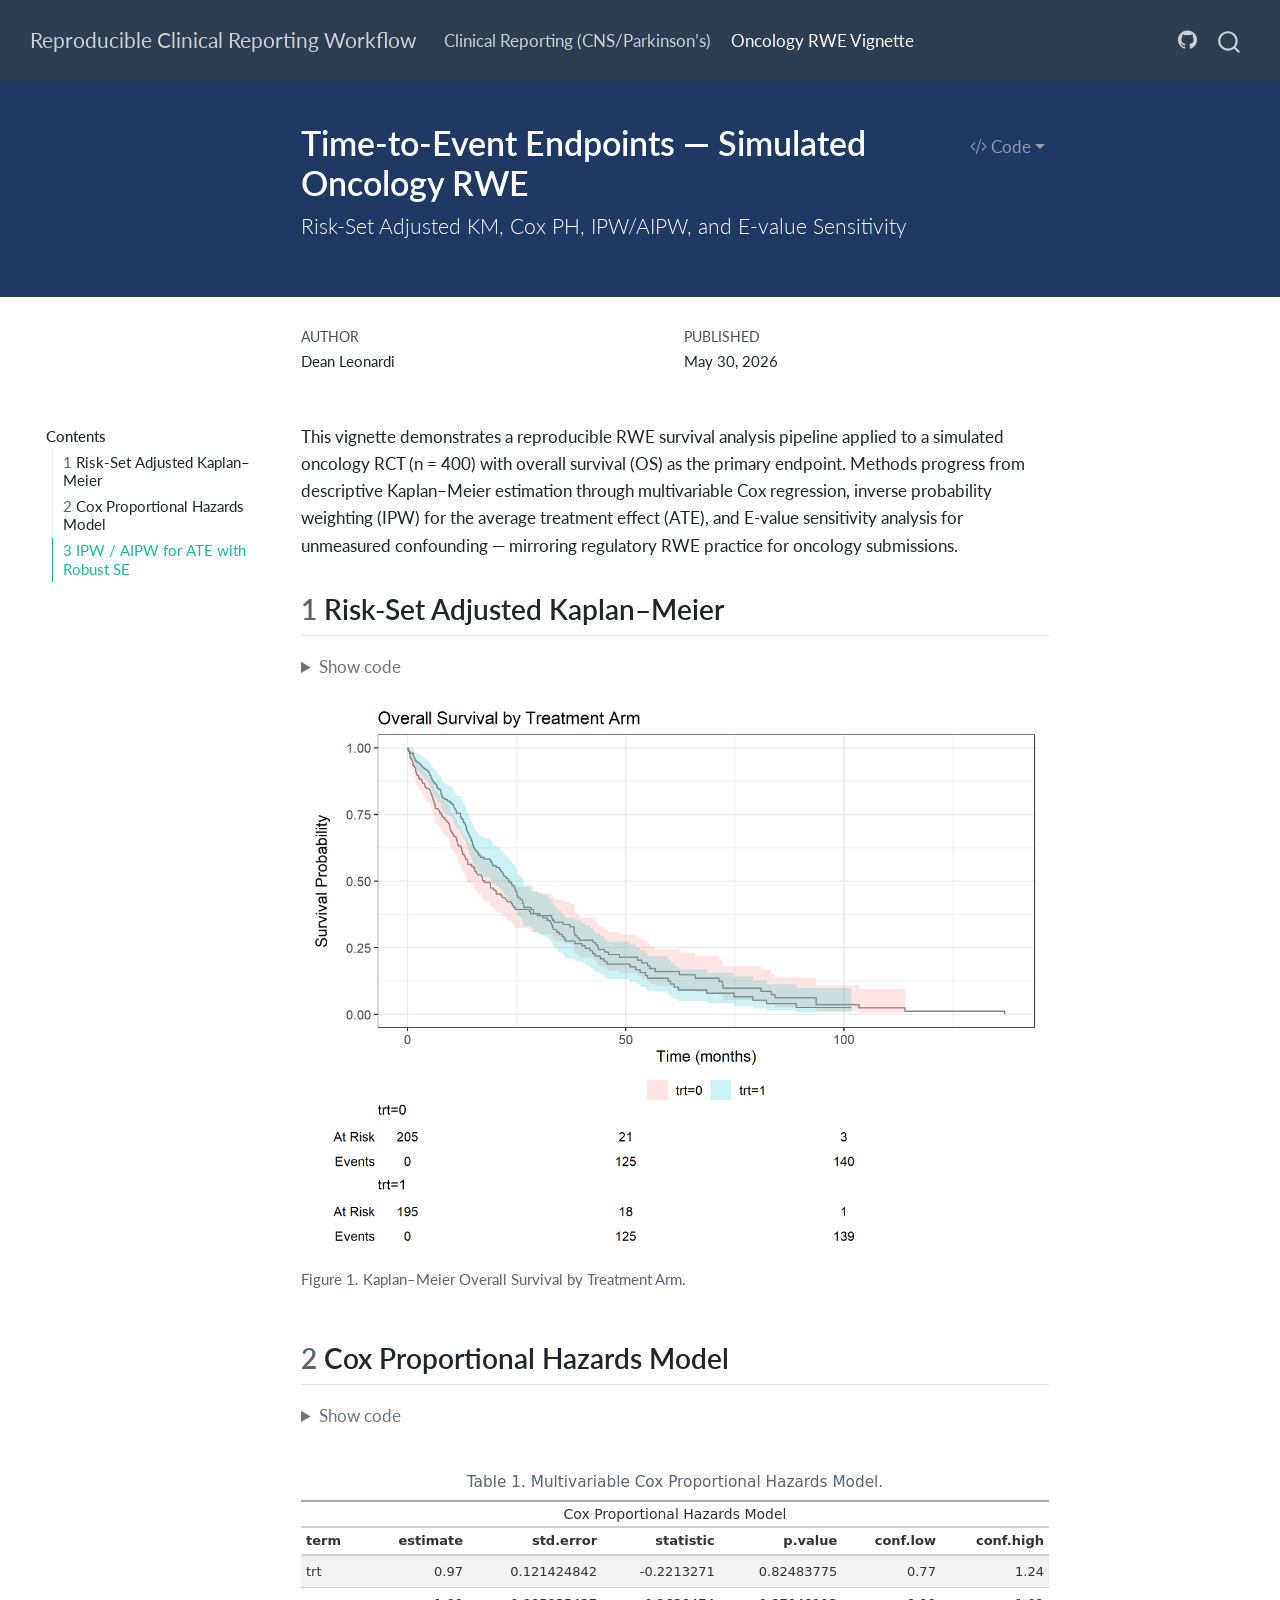
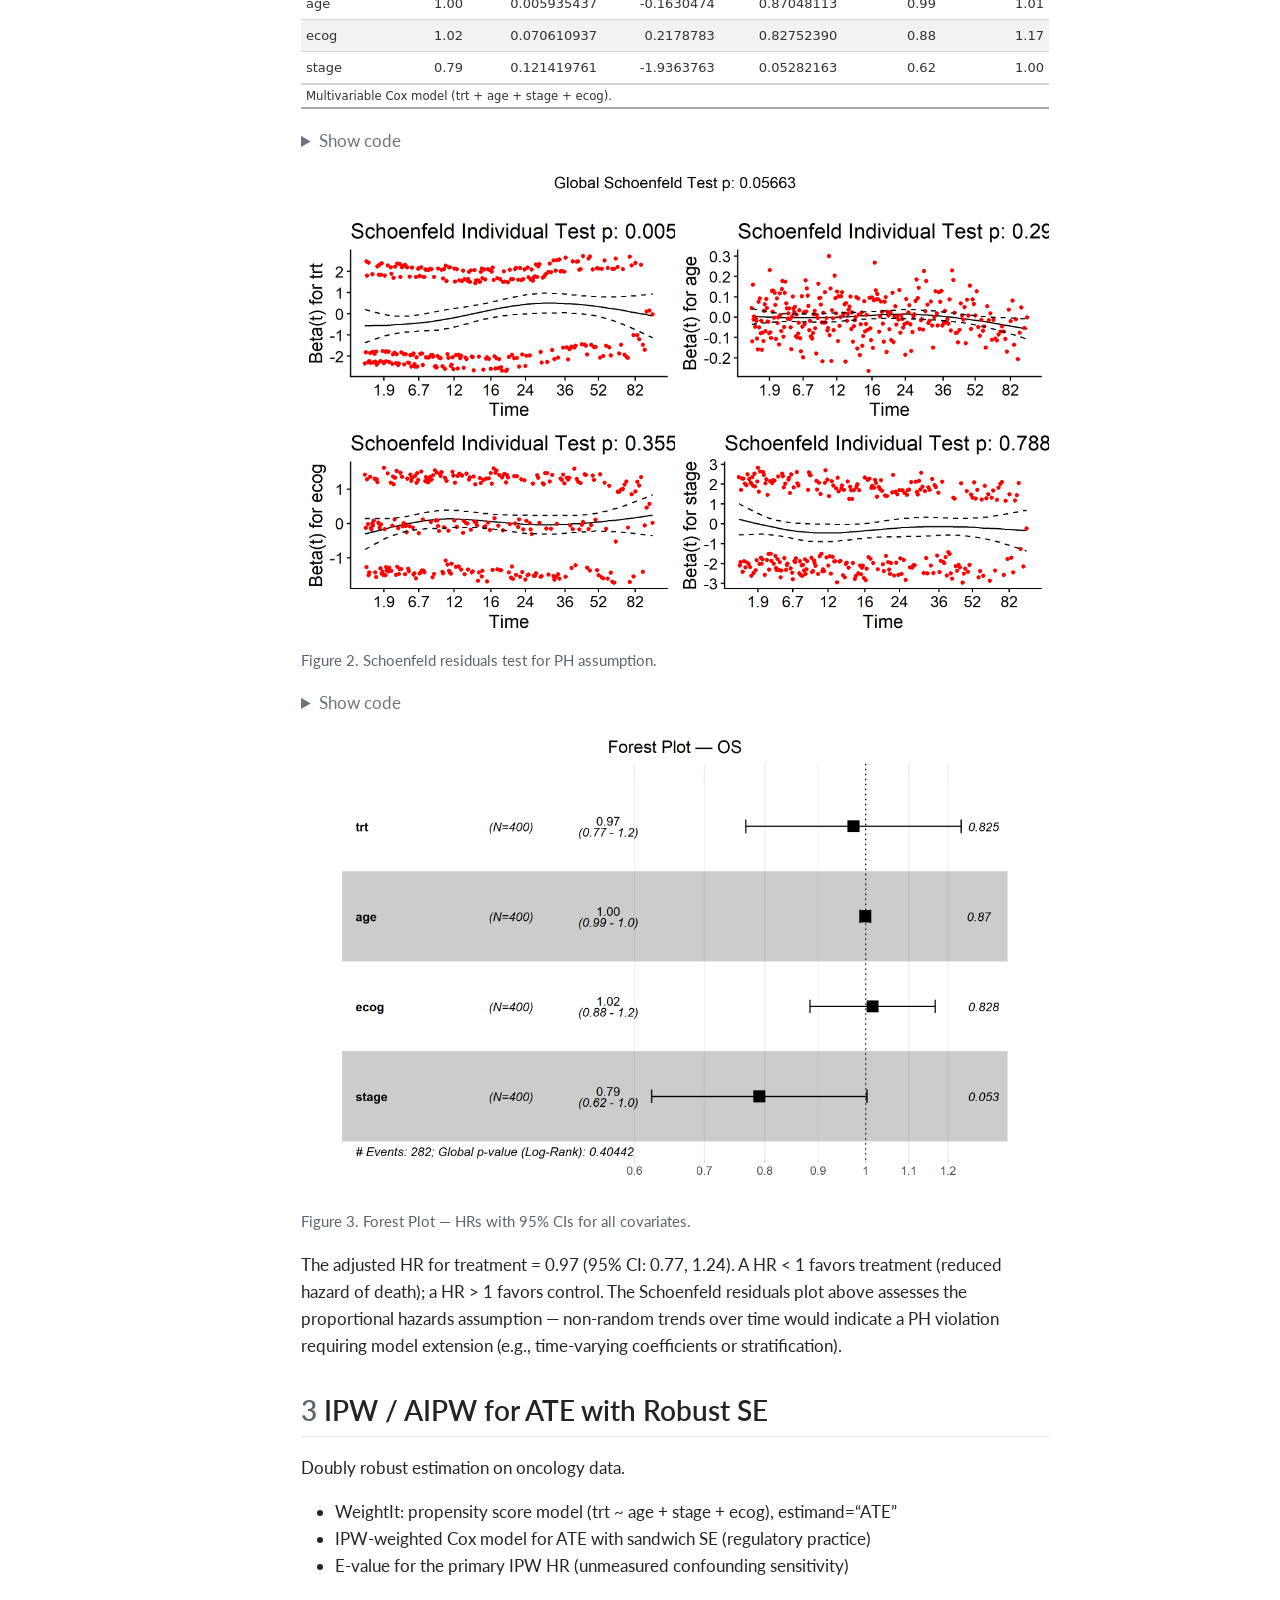
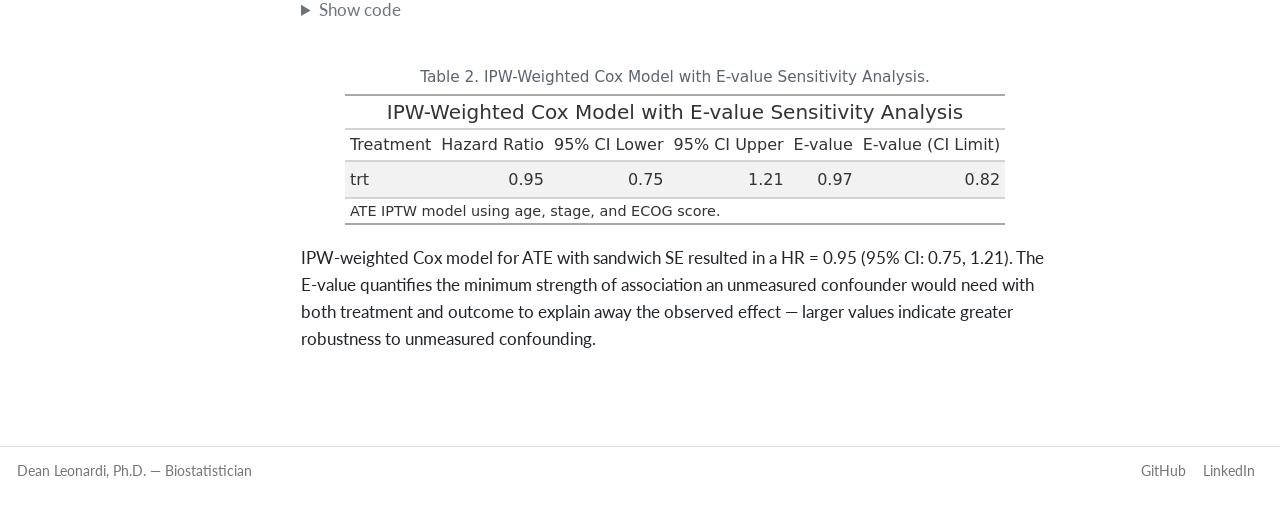
==== docs/oncology_rwe.html @ 39c892e3 "Add oncology RWE vignette" ====
<!DOCTYPE html>
<html xmlns="http://www.w3.org/1999/xhtml" lang="en" xml:lang="en"><head>

<meta charset="utf-8">
<meta name="generator" content="quarto-1.9.37">

<meta name="viewport" content="width=device-width, initial-scale=1.0, user-scalable=yes">

<meta name="author" content="Dean Leonardi">
<meta name="dcterms.date" content="2026-05-30">

<title>Time-to-Event Endpoints — Simulated Oncology RWE – Reproducible Clinical Reporting Workflow</title>
<style>
/* Default styles provided by pandoc.
** See https://pandoc.org/MANUAL.html#variables-for-html for config info.
*/
code{white-space: pre-wrap;}
span.smallcaps{font-variant: small-caps;}
div.columns{display: flex; gap: min(4vw, 1.5em);}
div.column{flex: auto; overflow-x: auto;}
div.hanging-indent{margin-left: 1.5em; text-indent: -1.5em;}
ul.task-list{list-style: none;}
ul.task-list li input[type="checkbox"] {
  width: 0.8em;
  margin: 0 0.8em 0.2em -1em; /* quarto-specific, see https://github.com/quarto-dev/quarto-cli/issues/4556 */ 
  vertical-align: middle;
}
/* CSS for syntax highlighting */
html { -webkit-text-size-adjust: 100%; }
pre > code.sourceCode { white-space: pre; position: relative; }
pre > code.sourceCode > span { display: inline-block; line-height: 1.25; }
pre > code.sourceCode > span:empty { height: 1.2em; }
.sourceCode { overflow: visible; }
code.sourceCode > span { color: inherit; text-decoration: inherit; }
div.sourceCode { margin: 1em 0; }
pre.sourceCode { margin: 0; }
@media screen {
div.sourceCode { overflow: auto; }
}
@media print {
pre > code.sourceCode { white-space: pre-wrap; }
pre > code.sourceCode > span { text-indent: -5em; padding-left: 5em; }
}
pre.numberSource code
  { counter-reset: source-line 0; }
pre.numberSource code > span
  { position: relative; left: -4em; counter-increment: source-line; }
pre.numberSource code > span > a:first-child::before
  { content: counter(source-line);
    position: relative; left: -1em; text-align: right; vertical-align: baseline;
    border: none; display: inline-block;
    -webkit-touch-callout: none; -webkit-user-select: none;
    -khtml-user-select: none; -moz-user-select: none;
    -ms-user-select: none; user-select: none;
    padding: 0 4px; width: 4em;
  }
pre.numberSource { margin-left: 3em;  padding-left: 4px; }
div.sourceCode
  {   }
@media screen {
pre > code.sourceCode > span > a:first-child::before { text-decoration: underline; }
}
</style>


<script src="site_libs/quarto-nav/quarto-nav.js"></script>
<script src="site_libs/quarto-nav/headroom.min.js"></script>
<script src="site_libs/clipboard/clipboard.min.js"></script>
<script src="site_libs/quarto-search/autocomplete.umd.js"></script>
<script src="site_libs/quarto-search/fuse.min.js"></script>
<script src="site_libs/quarto-search/quarto-search.js"></script>
<meta name="quarto:offset" content="./">
<script src="site_libs/quarto-html/quarto.js" type="module"></script>
<script src="site_libs/quarto-html/tabsets/tabsets.js" type="module"></script>
<script src="site_libs/quarto-html/popper.min.js"></script>
<script src="site_libs/quarto-html/tippy.umd.min.js"></script>
<script src="site_libs/quarto-html/anchor.min.js"></script>
<link href="site_libs/quarto-html/tippy.css" rel="stylesheet">
<link href="site_libs/quarto-html/quarto-syntax-highlighting-acf12a64177840b8d86f2d4f01b2e9fb.css" rel="stylesheet" id="quarto-text-highlighting-styles">
<script src="site_libs/bootstrap/bootstrap.min.js"></script>
<link href="site_libs/bootstrap/bootstrap-icons.css" rel="stylesheet">
<link href="site_libs/bootstrap/bootstrap-2ce193d8c4a4ddb5de9190e3406696be.min.css" rel="stylesheet" append-hash="true" id="quarto-bootstrap" data-mode="light">
<script id="quarto-search-options" type="application/json">{
  "location": "navbar",
  "copy-button": false,
  "collapse-after": 3,
  "panel-placement": "end",
  "type": "overlay",
  "limit": 50,
  "keyboard-shortcut": [
    "f",
    "/",
    "s"
  ],
  "show-item-context": false,
  "language": {
    "search-no-results-text": "No results",
    "search-matching-documents-text": "matching documents",
    "search-copy-link-title": "Copy link to search",
    "search-hide-matches-text": "Hide additional matches",
    "search-more-match-text": "more match in this document",
    "search-more-matches-text": "more matches in this document",
    "search-clear-button-title": "Clear",
    "search-text-placeholder": "",
    "search-detached-cancel-button-title": "Cancel",
    "search-submit-button-title": "Submit",
    "search-label": "Search"
  }
}</script>
<style>html{ scroll-behavior: smooth; }</style>
<style>

      .quarto-title-block .quarto-title-banner h1,
      .quarto-title-block .quarto-title-banner h2,
      .quarto-title-block .quarto-title-banner h3,
      .quarto-title-block .quarto-title-banner h4,
      .quarto-title-block .quarto-title-banner h5,
      .quarto-title-block .quarto-title-banner h6
      {
        color: white;
      }

      .quarto-title-block .quarto-title-banner {
        color: white;
background: #1F3864;
      }
</style>


</head>

<body class="floating nav-fixed quarto-light">

<div id="quarto-search-results"></div>
  <header id="quarto-header" class="headroom fixed-top quarto-banner">
    <nav class="navbar navbar-expand-lg " data-bs-theme="dark">
      <div class="navbar-container container-fluid">
      <div class="navbar-brand-container mx-auto">
    <a class="navbar-brand" href="./index.html">
    <span class="navbar-title">Reproducible Clinical Reporting Workflow</span>
    </a>
  </div>
            <div id="quarto-search" class="" title="Search"></div>
          <button class="navbar-toggler" type="button" data-bs-toggle="collapse" data-bs-target="#navbarCollapse" aria-controls="navbarCollapse" role="menu" aria-expanded="false" aria-label="Toggle navigation" onclick="if (window.quartoToggleHeadroom) { window.quartoToggleHeadroom(); }">
  <span class="navbar-toggler-icon"></span>
</button>
          <div class="collapse navbar-collapse" id="navbarCollapse">
            <ul class="navbar-nav navbar-nav-scroll me-auto">
  <li class="nav-item">
    <a class="nav-link" href="./index.html"> 
<span class="menu-text">Clinical Reporting (CNS/Parkinson’s)</span></a>
  </li>  
  <li class="nav-item">
    <a class="nav-link active" href="./oncology_rwe.html" aria-current="page"> 
<span class="menu-text">Oncology RWE Vignette</span></a>
  </li>  
</ul>
            <ul class="navbar-nav navbar-nav-scroll ms-auto">
  <li class="nav-item compact">
    <a class="nav-link" href="https://github.com/DeanLeonardiStats/clinical-reporting-workflow-r-quarto"> <i class="bi bi-github" role="img" aria-label="GitHub Repository">
</i> 
<span class="menu-text"></span></a>
  </li>  
</ul>
          </div> <!-- /navcollapse -->
            <div class="quarto-navbar-tools">
</div>
      </div> <!-- /container-fluid -->
    </nav>
</header>
<!-- content -->
<header id="title-block-header" class="quarto-title-block default toc-left page-columns page-full">
  <div class="quarto-title-banner page-columns page-full">
    <div class="quarto-title column-body">
      <div class="quarto-title-block"><div><h1 class="title">Time-to-Event Endpoints — Simulated Oncology RWE</h1><button type="button" class="btn code-tools-button dropdown-toggle" id="quarto-code-tools-menu" data-bs-toggle="dropdown" aria-expanded="false"><i class="bi"></i> Code</button><ul class="dropdown-menu dropdown-menu-end" aria-labelelledby="quarto-code-tools-menu"><li><a id="quarto-show-all-code" class="dropdown-item" href="javascript:void(0)" role="button">Show All Code</a></li><li><a id="quarto-hide-all-code" class="dropdown-item" href="javascript:void(0)" role="button">Hide All Code</a></li><li><hr class="dropdown-divider"></li><li><a id="quarto-view-source" class="dropdown-item" href="javascript:void(0)" role="button">View Source</a></li></ul></div></div>
            <p class="subtitle lead">Risk-Set Adjusted KM, Cox PH, IPW/AIPW, and E-value Sensitivity</p>
                      </div>
  </div>
    
  
  <div class="quarto-title-meta">

      <div>
      <div class="quarto-title-meta-heading">Author</div>
      <div class="quarto-title-meta-contents">
               <p>Dean Leonardi </p>
            </div>
    </div>
      
      <div>
      <div class="quarto-title-meta-heading">Published</div>
      <div class="quarto-title-meta-contents">
        <p class="date">May 30, 2026</p>
      </div>
    </div>
    
      
    </div>
    
  
  </header><div id="quarto-content" class="quarto-container page-columns page-rows-contents page-layout-article page-navbar">
<!-- sidebar -->
  <nav id="quarto-sidebar" class="sidebar collapse collapse-horizontal quarto-sidebar-collapse-item sidebar-navigation floating overflow-auto">
    <nav id="TOC" role="doc-toc" class="toc-active">
    <h2 id="toc-title">Contents</h2>
   
  <ul>
  <li><a href="#risk-set-adjusted-kaplanmeier" id="toc-risk-set-adjusted-kaplanmeier" class="nav-link active" data-scroll-target="#risk-set-adjusted-kaplanmeier"><span class="header-section-number">1</span> Risk-Set Adjusted Kaplan–Meier</a></li>
  <li><a href="#cox-proportional-hazards-model" id="toc-cox-proportional-hazards-model" class="nav-link" data-scroll-target="#cox-proportional-hazards-model"><span class="header-section-number">2</span> Cox Proportional Hazards Model</a></li>
  <li><a href="#ipw-aipw-for-ate-with-robust-se" id="toc-ipw-aipw-for-ate-with-robust-se" class="nav-link" data-scroll-target="#ipw-aipw-for-ate-with-robust-se"><span class="header-section-number">3</span> IPW / AIPW for ATE with Robust SE</a></li>
  </ul>
</nav>
</nav>
<div id="quarto-sidebar-glass" class="quarto-sidebar-collapse-item" data-bs-toggle="collapse" data-bs-target=".quarto-sidebar-collapse-item"></div>
<!-- margin-sidebar -->
    <div id="quarto-margin-sidebar" class="sidebar margin-sidebar zindex-bottom">
    </div>
<!-- main -->
<main class="content quarto-banner-title-block" id="quarto-document-content">





<p>This vignette demonstrates a reproducible RWE survival analysis pipeline applied to a simulated oncology RCT (n = 400) with overall survival (OS) as the primary endpoint. Methods progress from descriptive Kaplan–Meier estimation through multivariable Cox regression, inverse probability weighting (IPW) for the average treatment effect (ATE), and E-value sensitivity analysis for unmeasured confounding — mirroring regulatory RWE practice for oncology submissions.</p>
<section id="risk-set-adjusted-kaplanmeier" class="level2" data-number="1">
<h2 data-number="1" class="anchored" data-anchor-id="risk-set-adjusted-kaplanmeier"><span class="header-section-number">1</span> Risk-Set Adjusted Kaplan–Meier</h2>
<div class="cell">
<details class="code-fold">
<summary>Show code</summary>
<div class="code-copy-outer-scaffold"><div class="sourceCode cell-code" id="cb1"><pre class="sourceCode numberSource r number-lines code-with-copy"><code class="sourceCode r"><span id="cb1-1"><a href="#cb1-1"></a>fit <span class="ot">&lt;-</span> <span class="fu">survfit</span>(<span class="fu">Surv</span>(os_time, os_event) <span class="sc">~</span> trt, <span class="at">data =</span> data_onc)</span>
<span id="cb1-2"><a href="#cb1-2"></a><span class="fu">ggsurvfit</span>(fit) <span class="sc">+</span></span>
<span id="cb1-3"><a href="#cb1-3"></a>  <span class="fu">add_confidence_interval</span>() <span class="sc">+</span></span>
<span id="cb1-4"><a href="#cb1-4"></a>  <span class="fu">add_risktable</span>() <span class="sc">+</span></span>
<span id="cb1-5"><a href="#cb1-5"></a>  <span class="fu">add_pvalue</span>(<span class="at">caption =</span> <span class="st">"Log-rank {p.value}"</span>) <span class="sc">+</span></span>
<span id="cb1-6"><a href="#cb1-6"></a>  <span class="fu">scale_color_manual</span>(<span class="at">values =</span> <span class="fu">c</span>(<span class="st">"0"</span> <span class="ot">=</span> <span class="st">"#E34234"</span>, <span class="st">"1"</span> <span class="ot">=</span> <span class="st">"#2E5F8A"</span>),</span>
<span id="cb1-7"><a href="#cb1-7"></a>                     <span class="at">labels =</span> <span class="fu">c</span>(<span class="st">"Control"</span>, <span class="st">"Treatment"</span>)) <span class="sc">+</span></span>
<span id="cb1-8"><a href="#cb1-8"></a>  <span class="fu">labs</span>(<span class="at">title =</span> <span class="st">"Overall Survival by Treatment Arm"</span>,</span>
<span id="cb1-9"><a href="#cb1-9"></a>       <span class="at">x =</span> <span class="st">"Time (months)"</span>, <span class="at">y =</span> <span class="st">"Survival Probability"</span>)</span></code></pre></div><button title="Copy to Clipboard" class="code-copy-button"><i class="bi"></i></button></div>
</details>
<div class="cell-output-display">
<div class="quarto-figure quarto-figure-center">
<figure class="figure">
<p><img src="oncology_rwe_files/figure-html/km-plot-1.png" class="img-fluid figure-img" width="1200"></p>
<figcaption>Figure 1. Kaplan–Meier Overall Survival by Treatment Arm.</figcaption>
</figure>
</div>
</div>
</div>
</section>
<section id="cox-proportional-hazards-model" class="level2" data-number="2">
<h2 data-number="2" class="anchored" data-anchor-id="cox-proportional-hazards-model"><span class="header-section-number">2</span> Cox Proportional Hazards Model</h2>
<div class="cell" data-tbl-cap="Table 1. Multivariable Cox Proportional Hazards Model.">
<details class="code-fold">
<summary>Show code</summary>
<div class="code-copy-outer-scaffold"><div class="sourceCode cell-code" id="cb2"><pre class="sourceCode numberSource r number-lines code-with-copy"><code class="sourceCode r"><span id="cb2-1"><a href="#cb2-1"></a>cox_os <span class="ot">&lt;-</span> <span class="fu">coxph</span>(</span>
<span id="cb2-2"><a href="#cb2-2"></a>  <span class="fu">Surv</span>(os_time, os_event) <span class="sc">~</span> trt <span class="sc">+</span> age <span class="sc">+</span> ecog <span class="sc">+</span> stage,</span>
<span id="cb2-3"><a href="#cb2-3"></a>  <span class="at">data =</span> data_onc, <span class="at">ties =</span> <span class="st">"efron"</span></span>
<span id="cb2-4"><a href="#cb2-4"></a>)</span>
<span id="cb2-5"><a href="#cb2-5"></a></span>
<span id="cb2-6"><a href="#cb2-6"></a>broom<span class="sc">::</span><span class="fu">tidy</span>(cox_os, <span class="at">exponentiate =</span> <span class="cn">TRUE</span>, <span class="at">conf.int =</span> <span class="cn">TRUE</span>) <span class="sc">|&gt;</span></span>
<span id="cb2-7"><a href="#cb2-7"></a>  <span class="fu">gt</span>() <span class="sc">|&gt;</span></span>
<span id="cb2-8"><a href="#cb2-8"></a>  <span class="fu">fmt_number</span>(<span class="at">columns =</span> <span class="fu">c</span>(estimate, conf.low, conf.high), <span class="at">decimals =</span> <span class="dv">2</span>) <span class="sc">|&gt;</span></span>
<span id="cb2-9"><a href="#cb2-9"></a>  <span class="fu">tab_header</span>(<span class="at">title =</span> <span class="st">"Cox Proportional Hazards Model"</span>) <span class="sc">|&gt;</span></span>
<span id="cb2-10"><a href="#cb2-10"></a>  <span class="fu">tab_style</span>(</span>
<span id="cb2-11"><a href="#cb2-11"></a>    <span class="at">style     =</span> <span class="fu">cell_text</span>(<span class="at">weight =</span> <span class="st">"bold"</span>),</span>
<span id="cb2-12"><a href="#cb2-12"></a>    <span class="at">locations =</span> <span class="fu">cells_column_labels</span>()</span>
<span id="cb2-13"><a href="#cb2-13"></a>  ) <span class="sc">|&gt;</span></span>
<span id="cb2-14"><a href="#cb2-14"></a>  <span class="fu">tab_footnote</span>(<span class="at">footnote =</span> <span class="st">"Multivariable Cox model (trt + age + stage + ecog)."</span>) <span class="sc">|&gt;</span></span>
<span id="cb2-15"><a href="#cb2-15"></a>  <span class="fu">tab_options</span>(</span>
<span id="cb2-16"><a href="#cb2-16"></a>    <span class="at">table.font.size           =</span> <span class="fu">px</span>(<span class="dv">13</span>),</span>
<span id="cb2-17"><a href="#cb2-17"></a>    <span class="at">heading.title.font.size   =</span> <span class="fu">px</span>(<span class="dv">14</span>),</span>
<span id="cb2-18"><a href="#cb2-18"></a>    <span class="at">heading.title.font.weight =</span> <span class="st">"bold"</span>,</span>
<span id="cb2-19"><a href="#cb2-19"></a>    <span class="at">table.width               =</span> <span class="fu">pct</span>(<span class="dv">100</span>)</span>
<span id="cb2-20"><a href="#cb2-20"></a>  )</span></code></pre></div><button title="Copy to Clipboard" class="code-copy-button"><i class="bi"></i></button></div>
</details>
<div class="cell-output-display">
<div id="rsngmydfpe" style="padding-left:0px;padding-right:0px;padding-top:10px;padding-bottom:10px;overflow-x:auto;overflow-y:auto;width:auto;height:auto;">
<style>#rsngmydfpe table {
  font-family: system-ui, 'Segoe UI', Roboto, Helvetica, Arial, sans-serif, 'Apple Color Emoji', 'Segoe UI Emoji', 'Segoe UI Symbol', 'Noto Color Emoji';
  -webkit-font-smoothing: antialiased;
  -moz-osx-font-smoothing: grayscale;
}

#rsngmydfpe thead, #rsngmydfpe tbody, #rsngmydfpe tfoot, #rsngmydfpe tr, #rsngmydfpe td, #rsngmydfpe th {
  border-style: none;
}

#rsngmydfpe p {
  margin: 0;
  padding: 0;
}

#rsngmydfpe .gt_table {
  display: table;
  border-collapse: collapse;
  line-height: normal;
  margin-left: auto;
  margin-right: auto;
  color: #333333;
  font-size: 13px;
  font-weight: normal;
  font-style: normal;
  background-color: #FFFFFF;
  width: 100%;
  border-top-style: solid;
  border-top-width: 2px;
  border-top-color: #A8A8A8;
  border-right-style: none;
  border-right-width: 2px;
  border-right-color: #D3D3D3;
  border-bottom-style: solid;
  border-bottom-width: 2px;
  border-bottom-color: #A8A8A8;
  border-left-style: none;
  border-left-width: 2px;
  border-left-color: #D3D3D3;
}

#rsngmydfpe .gt_caption {
  padding-top: 4px;
  padding-bottom: 4px;
}

#rsngmydfpe .gt_title {
  color: #333333;
  font-size: 14px;
  font-weight: bold;
  padding-top: 4px;
  padding-bottom: 4px;
  padding-left: 5px;
  padding-right: 5px;
  border-bottom-color: #FFFFFF;
  border-bottom-width: 0;
}

#rsngmydfpe .gt_subtitle {
  color: #333333;
  font-size: 85%;
  font-weight: initial;
  padding-top: 3px;
  padding-bottom: 5px;
  padding-left: 5px;
  padding-right: 5px;
  border-top-color: #FFFFFF;
  border-top-width: 0;
}

#rsngmydfpe .gt_heading {
  background-color: #FFFFFF;
  text-align: center;
  border-bottom-color: #FFFFFF;
  border-left-style: none;
  border-left-width: 1px;
  border-left-color: #D3D3D3;
  border-right-style: none;
  border-right-width: 1px;
  border-right-color: #D3D3D3;
}

#rsngmydfpe .gt_bottom_border {
  border-bottom-style: solid;
  border-bottom-width: 2px;
  border-bottom-color: #D3D3D3;
}

#rsngmydfpe .gt_col_headings {
  border-top-style: solid;
  border-top-width: 2px;
  border-top-color: #D3D3D3;
  border-bottom-style: solid;
  border-bottom-width: 2px;
  border-bottom-color: #D3D3D3;
  border-left-style: none;
  border-left-width: 1px;
  border-left-color: #D3D3D3;
  border-right-style: none;
  border-right-width: 1px;
  border-right-color: #D3D3D3;
}

#rsngmydfpe .gt_col_heading {
  color: #333333;
  background-color: #FFFFFF;
  font-size: 100%;
  font-weight: normal;
  text-transform: inherit;
  border-left-style: none;
  border-left-width: 1px;
  border-left-color: #D3D3D3;
  border-right-style: none;
  border-right-width: 1px;
  border-right-color: #D3D3D3;
  vertical-align: bottom;
  padding-top: 5px;
  padding-bottom: 6px;
  padding-left: 5px;
  padding-right: 5px;
  overflow-x: hidden;
}

#rsngmydfpe .gt_column_spanner_outer {
  color: #333333;
  background-color: #FFFFFF;
  font-size: 100%;
  font-weight: normal;
  text-transform: inherit;
  padding-top: 0;
  padding-bottom: 0;
  padding-left: 4px;
  padding-right: 4px;
}

#rsngmydfpe .gt_column_spanner_outer:first-child {
  padding-left: 0;
}

#rsngmydfpe .gt_column_spanner_outer:last-child {
  padding-right: 0;
}

#rsngmydfpe .gt_column_spanner {
  border-bottom-style: solid;
  border-bottom-width: 2px;
  border-bottom-color: #D3D3D3;
  vertical-align: bottom;
  padding-top: 5px;
  padding-bottom: 5px;
  overflow-x: hidden;
  display: inline-block;
  width: 100%;
}

#rsngmydfpe .gt_spanner_row {
  border-bottom-style: hidden;
}

#rsngmydfpe .gt_group_heading {
  padding-top: 8px;
  padding-bottom: 8px;
  padding-left: 5px;
  padding-right: 5px;
  color: #333333;
  background-color: #FFFFFF;
  font-size: 100%;
  font-weight: initial;
  text-transform: inherit;
  border-top-style: solid;
  border-top-width: 2px;
  border-top-color: #D3D3D3;
  border-bottom-style: solid;
  border-bottom-width: 2px;
  border-bottom-color: #D3D3D3;
  border-left-style: none;
  border-left-width: 1px;
  border-left-color: #D3D3D3;
  border-right-style: none;
  border-right-width: 1px;
  border-right-color: #D3D3D3;
  vertical-align: middle;
  text-align: left;
}

#rsngmydfpe .gt_empty_group_heading {
  padding: 0.5px;
  color: #333333;
  background-color: #FFFFFF;
  font-size: 100%;
  font-weight: initial;
  border-top-style: solid;
  border-top-width: 2px;
  border-top-color: #D3D3D3;
  border-bottom-style: solid;
  border-bottom-width: 2px;
  border-bottom-color: #D3D3D3;
  vertical-align: middle;
}

#rsngmydfpe .gt_from_md > :first-child {
  margin-top: 0;
}

#rsngmydfpe .gt_from_md > :last-child {
  margin-bottom: 0;
}

#rsngmydfpe .gt_row {
  padding-top: 8px;
  padding-bottom: 8px;
  padding-left: 5px;
  padding-right: 5px;
  margin: 10px;
  border-top-style: solid;
  border-top-width: 1px;
  border-top-color: #D3D3D3;
  border-left-style: none;
  border-left-width: 1px;
  border-left-color: #D3D3D3;
  border-right-style: none;
  border-right-width: 1px;
  border-right-color: #D3D3D3;
  vertical-align: middle;
  overflow-x: hidden;
}

#rsngmydfpe .gt_stub {
  color: #333333;
  background-color: #FFFFFF;
  font-size: 100%;
  font-weight: initial;
  text-transform: inherit;
  border-right-style: solid;
  border-right-width: 2px;
  border-right-color: #D3D3D3;
  padding-left: 5px;
  padding-right: 5px;
}

#rsngmydfpe .gt_stub_row_group {
  color: #333333;
  background-color: #FFFFFF;
  font-size: 100%;
  font-weight: initial;
  text-transform: inherit;
  border-right-style: solid;
  border-right-width: 2px;
  border-right-color: #D3D3D3;
  padding-left: 5px;
  padding-right: 5px;
  vertical-align: top;
}

#rsngmydfpe .gt_row_group_first td {
  border-top-width: 2px;
}

#rsngmydfpe .gt_row_group_first th {
  border-top-width: 2px;
}

#rsngmydfpe .gt_summary_row {
  color: #333333;
  background-color: #FFFFFF;
  text-transform: inherit;
  padding-top: 8px;
  padding-bottom: 8px;
  padding-left: 5px;
  padding-right: 5px;
}

#rsngmydfpe .gt_first_summary_row {
  border-top-style: solid;
  border-top-color: #D3D3D3;
}

#rsngmydfpe .gt_first_summary_row.thick {
  border-top-width: 2px;
}

#rsngmydfpe .gt_last_summary_row {
  padding-top: 8px;
  padding-bottom: 8px;
  padding-left: 5px;
  padding-right: 5px;
  border-bottom-style: solid;
  border-bottom-width: 2px;
  border-bottom-color: #D3D3D3;
}

#rsngmydfpe .gt_grand_summary_row {
  color: #333333;
  background-color: #FFFFFF;
  text-transform: inherit;
  padding-top: 8px;
  padding-bottom: 8px;
  padding-left: 5px;
  padding-right: 5px;
}

#rsngmydfpe .gt_first_grand_summary_row {
  padding-top: 8px;
  padding-bottom: 8px;
  padding-left: 5px;
  padding-right: 5px;
  border-top-style: double;
  border-top-width: 6px;
  border-top-color: #D3D3D3;
}

#rsngmydfpe .gt_last_grand_summary_row_top {
  padding-top: 8px;
  padding-bottom: 8px;
  padding-left: 5px;
  padding-right: 5px;
  border-bottom-style: double;
  border-bottom-width: 6px;
  border-bottom-color: #D3D3D3;
}

#rsngmydfpe .gt_striped {
  background-color: rgba(128, 128, 128, 0.05);
}

#rsngmydfpe .gt_table_body {
  border-top-style: solid;
  border-top-width: 2px;
  border-top-color: #D3D3D3;
  border-bottom-style: solid;
  border-bottom-width: 2px;
  border-bottom-color: #D3D3D3;
}

#rsngmydfpe .gt_footnotes {
  color: #333333;
  background-color: #FFFFFF;
  border-bottom-style: none;
  border-bottom-width: 2px;
  border-bottom-color: #D3D3D3;
  border-left-style: none;
  border-left-width: 2px;
  border-left-color: #D3D3D3;
  border-right-style: none;
  border-right-width: 2px;
  border-right-color: #D3D3D3;
}

#rsngmydfpe .gt_footnote {
  margin: 0px;
  font-size: 90%;
  padding-top: 4px;
  padding-bottom: 4px;
  padding-left: 5px;
  padding-right: 5px;
}

#rsngmydfpe .gt_sourcenotes {
  color: #333333;
  background-color: #FFFFFF;
  border-bottom-style: none;
  border-bottom-width: 2px;
  border-bottom-color: #D3D3D3;
  border-left-style: none;
  border-left-width: 2px;
  border-left-color: #D3D3D3;
  border-right-style: none;
  border-right-width: 2px;
  border-right-color: #D3D3D3;
}

#rsngmydfpe .gt_sourcenote {
  font-size: 90%;
  padding-top: 4px;
  padding-bottom: 4px;
  padding-left: 5px;
  padding-right: 5px;
}

#rsngmydfpe .gt_left {
  text-align: left;
}

#rsngmydfpe .gt_center {
  text-align: center;
}

#rsngmydfpe .gt_right {
  text-align: right;
  font-variant-numeric: tabular-nums;
}

#rsngmydfpe .gt_font_normal {
  font-weight: normal;
}

#rsngmydfpe .gt_font_bold {
  font-weight: bold;
}

#rsngmydfpe .gt_font_italic {
  font-style: italic;
}

#rsngmydfpe .gt_super {
  font-size: 65%;
}

#rsngmydfpe .gt_footnote_marks {
  font-size: 75%;
  vertical-align: 0.4em;
  position: initial;
}

#rsngmydfpe .gt_asterisk {
  font-size: 100%;
  vertical-align: 0;
}

#rsngmydfpe .gt_indent_1 {
  text-indent: 5px;
}

#rsngmydfpe .gt_indent_2 {
  text-indent: 10px;
}

#rsngmydfpe .gt_indent_3 {
  text-indent: 15px;
}

#rsngmydfpe .gt_indent_4 {
  text-indent: 20px;
}

#rsngmydfpe .gt_indent_5 {
  text-indent: 25px;
}

#rsngmydfpe .katex-display {
  display: inline-flex !important;
  margin-bottom: 0.75em !important;
}

#rsngmydfpe div.Reactable > div.rt-table > div.rt-thead > div.rt-tr.rt-tr-group-header > div.rt-th-group:after {
  height: 0px !important;
}
</style>

<table class="gt_table caption-top table table-sm table-striped small" data-quarto-bootstrap="false">
<caption>Table 1. Multivariable Cox Proportional Hazards Model.</caption>
<thead>
<tr class="gt_heading header">
<td colspan="7" class="gt_heading gt_title gt_font_normal gt_bottom_border">Cox Proportional Hazards Model</td>
</tr>
<tr class="gt_col_headings even">
<th id="term" class="gt_col_heading gt_columns_bottom_border gt_left" data-quarto-table-cell-role="th" style="font-weight: bold" scope="col">term</th>
<th id="estimate" class="gt_col_heading gt_columns_bottom_border gt_right" data-quarto-table-cell-role="th" style="font-weight: bold" scope="col">estimate</th>
<th id="std.error" class="gt_col_heading gt_columns_bottom_border gt_right" data-quarto-table-cell-role="th" style="font-weight: bold" scope="col">std.error</th>
<th id="statistic" class="gt_col_heading gt_columns_bottom_border gt_right" data-quarto-table-cell-role="th" style="font-weight: bold" scope="col">statistic</th>
<th id="p.value" class="gt_col_heading gt_columns_bottom_border gt_right" data-quarto-table-cell-role="th" style="font-weight: bold" scope="col">p.value</th>
<th id="conf.low" class="gt_col_heading gt_columns_bottom_border gt_right" data-quarto-table-cell-role="th" style="font-weight: bold" scope="col">conf.low</th>
<th id="conf.high" class="gt_col_heading gt_columns_bottom_border gt_right" data-quarto-table-cell-role="th" style="font-weight: bold" scope="col">conf.high</th>
</tr>
</thead>
<tbody class="gt_table_body">
<tr class="odd">
<td class="gt_row gt_left" headers="term">trt</td>
<td class="gt_row gt_right" headers="estimate">0.97</td>
<td class="gt_row gt_right" headers="std.error">0.121424842</td>
<td class="gt_row gt_right" headers="statistic">-0.2213271</td>
<td class="gt_row gt_right" headers="p.value">0.82483775</td>
<td class="gt_row gt_right" headers="conf.low">0.77</td>
<td class="gt_row gt_right" headers="conf.high">1.24</td>
</tr>
<tr class="even">
<td class="gt_row gt_left" headers="term">age</td>
<td class="gt_row gt_right" headers="estimate">1.00</td>
<td class="gt_row gt_right" headers="std.error">0.005935437</td>
<td class="gt_row gt_right" headers="statistic">-0.1630474</td>
<td class="gt_row gt_right" headers="p.value">0.87048113</td>
<td class="gt_row gt_right" headers="conf.low">0.99</td>
<td class="gt_row gt_right" headers="conf.high">1.01</td>
</tr>
<tr class="odd">
<td class="gt_row gt_left" headers="term">ecog</td>
<td class="gt_row gt_right" headers="estimate">1.02</td>
<td class="gt_row gt_right" headers="std.error">0.070610937</td>
<td class="gt_row gt_right" headers="statistic">0.2178783</td>
<td class="gt_row gt_right" headers="p.value">0.82752390</td>
<td class="gt_row gt_right" headers="conf.low">0.88</td>
<td class="gt_row gt_right" headers="conf.high">1.17</td>
</tr>
<tr class="even">
<td class="gt_row gt_left" headers="term">stage</td>
<td class="gt_row gt_right" headers="estimate">0.79</td>
<td class="gt_row gt_right" headers="std.error">0.121419761</td>
<td class="gt_row gt_right" headers="statistic">-1.9363763</td>
<td class="gt_row gt_right" headers="p.value">0.05282163</td>
<td class="gt_row gt_right" headers="conf.low">0.62</td>
<td class="gt_row gt_right" headers="conf.high">1.00</td>
</tr>
</tbody><tfoot>
<tr class="gt_footnotes odd">
<td colspan="7" class="gt_footnote">Multivariable Cox model (trt + age + stage + ecog).</td>
</tr>
</tfoot>

</table>

</div>
</div>
</div>
<div class="cell">
<details class="code-fold">
<summary>Show code</summary>
<div class="code-copy-outer-scaffold"><div class="sourceCode cell-code" id="cb3"><pre class="sourceCode numberSource r number-lines code-with-copy"><code class="sourceCode r"><span id="cb3-1"><a href="#cb3-1"></a>ph_test <span class="ot">&lt;-</span> <span class="fu">cox.zph</span>(cox_os)</span>
<span id="cb3-2"><a href="#cb3-2"></a><span class="fu">ggcoxzph</span>(ph_test)</span></code></pre></div><button title="Copy to Clipboard" class="code-copy-button"><i class="bi"></i></button></div>
</details>
<div class="cell-output-display">
<div class="quarto-figure quarto-figure-center">
<figure class="figure">
<p><img src="oncology_rwe_files/figure-html/schoenfeld-residuals-1.png" class="img-fluid figure-img" width="1200"></p>
<figcaption>Figure 2. Schoenfeld residuals test for PH assumption.</figcaption>
</figure>
</div>
</div>
</div>
<div class="cell">
<details class="code-fold">
<summary>Show code</summary>
<div class="code-copy-outer-scaffold"><div class="sourceCode cell-code" id="cb4"><pre class="sourceCode numberSource r number-lines code-with-copy"><code class="sourceCode r"><span id="cb4-1"><a href="#cb4-1"></a><span class="fu">ggforest</span>(cox_os, <span class="at">data =</span> data_onc,</span>
<span id="cb4-2"><a href="#cb4-2"></a>         <span class="at">main     =</span> <span class="st">"Forest Plot — OS"</span>,</span>
<span id="cb4-3"><a href="#cb4-3"></a>         <span class="at">fontsize =</span> <span class="fl">0.85</span>)</span></code></pre></div><button title="Copy to Clipboard" class="code-copy-button"><i class="bi"></i></button></div>
</details>
<div class="cell-output-display">
<div class="quarto-figure quarto-figure-center">
<figure class="figure">
<p><img src="oncology_rwe_files/figure-html/forest-plot-1.png" class="img-fluid figure-img" width="1200"></p>
<figcaption>Figure 3. Forest Plot — HRs with 95% CIs for all covariates.</figcaption>
</figure>
</div>
</div>
</div>
<p>The adjusted HR for treatment = 0.97 (95% CI: 0.77, 1.24). A HR &lt; 1 favors treatment (reduced hazard of death); a HR &gt; 1 favors control. The Schoenfeld residuals plot above assesses the proportional hazards assumption — non-random trends over time would indicate a PH violation requiring model extension (e.g., time-varying coefficients or stratification).</p>
</section>
<section id="ipw-aipw-for-ate-with-robust-se" class="level2" data-number="3">
<h2 data-number="3" class="anchored" data-anchor-id="ipw-aipw-for-ate-with-robust-se"><span class="header-section-number">3</span> IPW / AIPW for ATE with Robust SE</h2>
<p>Doubly robust estimation on oncology data.</p>
<ul>
<li>WeightIt: propensity score model (trt ~ age + stage + ecog), estimand=“ATE”</li>
<li>IPW-weighted Cox model for ATE with sandwich SE (regulatory practice)</li>
<li>E-value for the primary IPW HR (unmeasured confounding sensitivity)</li>
</ul>
<div class="cell" data-tbl-cap="Table 2. IPW-Weighted Cox Model with E-value Sensitivity Analysis.">
<details class="code-fold">
<summary>Show code</summary>
<div class="code-copy-outer-scaffold"><div class="sourceCode cell-code" id="cb5"><pre class="sourceCode numberSource r number-lines code-with-copy"><code class="sourceCode r"><span id="cb5-1"><a href="#cb5-1"></a><span class="co"># IPTW model</span></span>
<span id="cb5-2"><a href="#cb5-2"></a>w_out   <span class="ot">&lt;-</span> <span class="fu">weightit</span>(trt <span class="sc">~</span> age <span class="sc">+</span> stage <span class="sc">+</span> ecog, <span class="at">data =</span> data_onc,</span>
<span id="cb5-3"><a href="#cb5-3"></a>                    <span class="at">method =</span> <span class="st">"glm"</span>, <span class="at">estimand =</span> <span class="st">"ATE"</span>)</span>
<span id="cb5-4"><a href="#cb5-4"></a>cox_ipw <span class="ot">&lt;-</span> <span class="fu">coxph</span>(<span class="fu">Surv</span>(os_time, os_event) <span class="sc">~</span> trt,</span>
<span id="cb5-5"><a href="#cb5-5"></a>                 <span class="at">data =</span> data_onc, <span class="at">weights =</span> w_out<span class="sc">$</span>weights, <span class="at">robust =</span> <span class="cn">TRUE</span>)</span>
<span id="cb5-6"><a href="#cb5-6"></a></span>
<span id="cb5-7"><a href="#cb5-7"></a><span class="co"># Robust HR and CI</span></span>
<span id="cb5-8"><a href="#cb5-8"></a>s    <span class="ot">&lt;-</span> <span class="fu">summary</span>(cox_ipw)</span>
<span id="cb5-9"><a href="#cb5-9"></a>beta <span class="ot">&lt;-</span> <span class="fu">coef</span>(cox_ipw)[<span class="st">"trt"</span>]</span>
<span id="cb5-10"><a href="#cb5-10"></a>se   <span class="ot">&lt;-</span> s<span class="sc">$</span>coefficients[<span class="st">"trt"</span>, <span class="st">"robust se"</span>]</span>
<span id="cb5-11"><a href="#cb5-11"></a>hr   <span class="ot">&lt;-</span> <span class="fu">exp</span>(beta)</span>
<span id="cb5-12"><a href="#cb5-12"></a>lo   <span class="ot">&lt;-</span> <span class="fu">exp</span>(beta <span class="sc">-</span> <span class="fu">qnorm</span>(<span class="fl">0.975</span>) <span class="sc">*</span> se)</span>
<span id="cb5-13"><a href="#cb5-13"></a>hi   <span class="ot">&lt;-</span> <span class="fu">exp</span>(beta <span class="sc">+</span> <span class="fu">qnorm</span>(<span class="fl">0.975</span>) <span class="sc">*</span> se)</span>
<span id="cb5-14"><a href="#cb5-14"></a></span>
<span id="cb5-15"><a href="#cb5-15"></a><span class="co"># E-values — evalues.HR() returns a matrix; extract numerically before building tibble</span></span>
<span id="cb5-16"><a href="#cb5-16"></a>ev_mat <span class="ot">&lt;-</span> <span class="fu">evalues.HR</span>(<span class="at">est =</span> hr, <span class="at">lo =</span> lo, <span class="at">hi =</span> hi, <span class="at">rare =</span> <span class="cn">FALSE</span>)</span>
<span id="cb5-17"><a href="#cb5-17"></a>e_est  <span class="ot">&lt;-</span> <span class="fu">as.numeric</span>(ev_mat[<span class="dv">1</span>, <span class="dv">1</span>])</span>
<span id="cb5-18"><a href="#cb5-18"></a>e_ci   <span class="ot">&lt;-</span> <span class="fu">as.numeric</span>(ev_mat[<span class="dv">1</span>, <span class="dv">2</span>])</span>
<span id="cb5-19"><a href="#cb5-19"></a></span>
<span id="cb5-20"><a href="#cb5-20"></a>results_tbl <span class="ot">&lt;-</span> <span class="fu">tibble</span>(</span>
<span id="cb5-21"><a href="#cb5-21"></a>  <span class="at">Covariate       =</span> <span class="st">"trt"</span>,</span>
<span id="cb5-22"><a href="#cb5-22"></a>  <span class="at">HR              =</span> hr,</span>
<span id="cb5-23"><a href="#cb5-23"></a>  <span class="at">Lower95CI       =</span> lo,</span>
<span id="cb5-24"><a href="#cb5-24"></a>  <span class="at">Upper95CI       =</span> hi,</span>
<span id="cb5-25"><a href="#cb5-25"></a>  <span class="at">EValue_Estimate =</span> e_est,</span>
<span id="cb5-26"><a href="#cb5-26"></a>  <span class="at">EValue_CI_Limit =</span> e_ci</span>
<span id="cb5-27"><a href="#cb5-27"></a>)</span>
<span id="cb5-28"><a href="#cb5-28"></a></span>
<span id="cb5-29"><a href="#cb5-29"></a>results_tbl <span class="sc">|&gt;</span></span>
<span id="cb5-30"><a href="#cb5-30"></a>  <span class="fu">gt</span>() <span class="sc">|&gt;</span></span>
<span id="cb5-31"><a href="#cb5-31"></a>  <span class="fu">fmt_number</span>(</span>
<span id="cb5-32"><a href="#cb5-32"></a>    <span class="at">columns  =</span> <span class="fu">c</span>(HR, Lower95CI, Upper95CI, EValue_Estimate, EValue_CI_Limit),</span>
<span id="cb5-33"><a href="#cb5-33"></a>    <span class="at">decimals =</span> <span class="dv">2</span></span>
<span id="cb5-34"><a href="#cb5-34"></a>  ) <span class="sc">|&gt;</span></span>
<span id="cb5-35"><a href="#cb5-35"></a>  <span class="fu">cols_label</span>(</span>
<span id="cb5-36"><a href="#cb5-36"></a>    <span class="at">Covariate       =</span> <span class="st">"Treatment"</span>,</span>
<span id="cb5-37"><a href="#cb5-37"></a>    <span class="at">HR              =</span> <span class="st">"Hazard Ratio"</span>,</span>
<span id="cb5-38"><a href="#cb5-38"></a>    <span class="at">Lower95CI       =</span> <span class="st">"95% CI Lower"</span>,</span>
<span id="cb5-39"><a href="#cb5-39"></a>    <span class="at">Upper95CI       =</span> <span class="st">"95% CI Upper"</span>,</span>
<span id="cb5-40"><a href="#cb5-40"></a>    <span class="at">EValue_Estimate =</span> <span class="st">"E-value"</span>,</span>
<span id="cb5-41"><a href="#cb5-41"></a>    <span class="at">EValue_CI_Limit =</span> <span class="st">"E-value (CI Limit)"</span></span>
<span id="cb5-42"><a href="#cb5-42"></a>  ) <span class="sc">|&gt;</span></span>
<span id="cb5-43"><a href="#cb5-43"></a>  <span class="fu">tab_header</span>(<span class="at">title =</span> <span class="st">"IPW-Weighted Cox Model with E-value Sensitivity Analysis"</span>) <span class="sc">|&gt;</span></span>
<span id="cb5-44"><a href="#cb5-44"></a>  <span class="fu">tab_footnote</span>(<span class="at">footnote =</span> <span class="st">"ATE IPTW model using age, stage, and ECOG score."</span>)</span></code></pre></div><button title="Copy to Clipboard" class="code-copy-button"><i class="bi"></i></button></div>
</details>
<div class="cell-output-display">
<div id="xiflqjcfbv" style="padding-left:0px;padding-right:0px;padding-top:10px;padding-bottom:10px;overflow-x:auto;overflow-y:auto;width:auto;height:auto;">
<style>#xiflqjcfbv table {
  font-family: system-ui, 'Segoe UI', Roboto, Helvetica, Arial, sans-serif, 'Apple Color Emoji', 'Segoe UI Emoji', 'Segoe UI Symbol', 'Noto Color Emoji';
  -webkit-font-smoothing: antialiased;
  -moz-osx-font-smoothing: grayscale;
}

#xiflqjcfbv thead, #xiflqjcfbv tbody, #xiflqjcfbv tfoot, #xiflqjcfbv tr, #xiflqjcfbv td, #xiflqjcfbv th {
  border-style: none;
}

#xiflqjcfbv p {
  margin: 0;
  padding: 0;
}

#xiflqjcfbv .gt_table {
  display: table;
  border-collapse: collapse;
  line-height: normal;
  margin-left: auto;
  margin-right: auto;
  color: #333333;
  font-size: 16px;
  font-weight: normal;
  font-style: normal;
  background-color: #FFFFFF;
  width: auto;
  border-top-style: solid;
  border-top-width: 2px;
  border-top-color: #A8A8A8;
  border-right-style: none;
  border-right-width: 2px;
  border-right-color: #D3D3D3;
  border-bottom-style: solid;
  border-bottom-width: 2px;
  border-bottom-color: #A8A8A8;
  border-left-style: none;
  border-left-width: 2px;
  border-left-color: #D3D3D3;
}

#xiflqjcfbv .gt_caption {
  padding-top: 4px;
  padding-bottom: 4px;
}

#xiflqjcfbv .gt_title {
  color: #333333;
  font-size: 125%;
  font-weight: initial;
  padding-top: 4px;
  padding-bottom: 4px;
  padding-left: 5px;
  padding-right: 5px;
  border-bottom-color: #FFFFFF;
  border-bottom-width: 0;
}

#xiflqjcfbv .gt_subtitle {
  color: #333333;
  font-size: 85%;
  font-weight: initial;
  padding-top: 3px;
  padding-bottom: 5px;
  padding-left: 5px;
  padding-right: 5px;
  border-top-color: #FFFFFF;
  border-top-width: 0;
}

#xiflqjcfbv .gt_heading {
  background-color: #FFFFFF;
  text-align: center;
  border-bottom-color: #FFFFFF;
  border-left-style: none;
  border-left-width: 1px;
  border-left-color: #D3D3D3;
  border-right-style: none;
  border-right-width: 1px;
  border-right-color: #D3D3D3;
}

#xiflqjcfbv .gt_bottom_border {
  border-bottom-style: solid;
  border-bottom-width: 2px;
  border-bottom-color: #D3D3D3;
}

#xiflqjcfbv .gt_col_headings {
  border-top-style: solid;
  border-top-width: 2px;
  border-top-color: #D3D3D3;
  border-bottom-style: solid;
  border-bottom-width: 2px;
  border-bottom-color: #D3D3D3;
  border-left-style: none;
  border-left-width: 1px;
  border-left-color: #D3D3D3;
  border-right-style: none;
  border-right-width: 1px;
  border-right-color: #D3D3D3;
}

#xiflqjcfbv .gt_col_heading {
  color: #333333;
  background-color: #FFFFFF;
  font-size: 100%;
  font-weight: normal;
  text-transform: inherit;
  border-left-style: none;
  border-left-width: 1px;
  border-left-color: #D3D3D3;
  border-right-style: none;
  border-right-width: 1px;
  border-right-color: #D3D3D3;
  vertical-align: bottom;
  padding-top: 5px;
  padding-bottom: 6px;
  padding-left: 5px;
  padding-right: 5px;
  overflow-x: hidden;
}

#xiflqjcfbv .gt_column_spanner_outer {
  color: #333333;
  background-color: #FFFFFF;
  font-size: 100%;
  font-weight: normal;
  text-transform: inherit;
  padding-top: 0;
  padding-bottom: 0;
  padding-left: 4px;
  padding-right: 4px;
}

#xiflqjcfbv .gt_column_spanner_outer:first-child {
  padding-left: 0;
}

#xiflqjcfbv .gt_column_spanner_outer:last-child {
  padding-right: 0;
}

#xiflqjcfbv .gt_column_spanner {
  border-bottom-style: solid;
  border-bottom-width: 2px;
  border-bottom-color: #D3D3D3;
  vertical-align: bottom;
  padding-top: 5px;
  padding-bottom: 5px;
  overflow-x: hidden;
  display: inline-block;
  width: 100%;
}

#xiflqjcfbv .gt_spanner_row {
  border-bottom-style: hidden;
}

#xiflqjcfbv .gt_group_heading {
  padding-top: 8px;
  padding-bottom: 8px;
  padding-left: 5px;
  padding-right: 5px;
  color: #333333;
  background-color: #FFFFFF;
  font-size: 100%;
  font-weight: initial;
  text-transform: inherit;
  border-top-style: solid;
  border-top-width: 2px;
  border-top-color: #D3D3D3;
  border-bottom-style: solid;
  border-bottom-width: 2px;
  border-bottom-color: #D3D3D3;
  border-left-style: none;
  border-left-width: 1px;
  border-left-color: #D3D3D3;
  border-right-style: none;
  border-right-width: 1px;
  border-right-color: #D3D3D3;
  vertical-align: middle;
  text-align: left;
}

#xiflqjcfbv .gt_empty_group_heading {
  padding: 0.5px;
  color: #333333;
  background-color: #FFFFFF;
  font-size: 100%;
  font-weight: initial;
  border-top-style: solid;
  border-top-width: 2px;
  border-top-color: #D3D3D3;
  border-bottom-style: solid;
  border-bottom-width: 2px;
  border-bottom-color: #D3D3D3;
  vertical-align: middle;
}

#xiflqjcfbv .gt_from_md > :first-child {
  margin-top: 0;
}

#xiflqjcfbv .gt_from_md > :last-child {
  margin-bottom: 0;
}

#xiflqjcfbv .gt_row {
  padding-top: 8px;
  padding-bottom: 8px;
  padding-left: 5px;
  padding-right: 5px;
  margin: 10px;
  border-top-style: solid;
  border-top-width: 1px;
  border-top-color: #D3D3D3;
  border-left-style: none;
  border-left-width: 1px;
  border-left-color: #D3D3D3;
  border-right-style: none;
  border-right-width: 1px;
  border-right-color: #D3D3D3;
  vertical-align: middle;
  overflow-x: hidden;
}

#xiflqjcfbv .gt_stub {
  color: #333333;
  background-color: #FFFFFF;
  font-size: 100%;
  font-weight: initial;
  text-transform: inherit;
  border-right-style: solid;
  border-right-width: 2px;
  border-right-color: #D3D3D3;
  padding-left: 5px;
  padding-right: 5px;
}

#xiflqjcfbv .gt_stub_row_group {
  color: #333333;
  background-color: #FFFFFF;
  font-size: 100%;
  font-weight: initial;
  text-transform: inherit;
  border-right-style: solid;
  border-right-width: 2px;
  border-right-color: #D3D3D3;
  padding-left: 5px;
  padding-right: 5px;
  vertical-align: top;
}

#xiflqjcfbv .gt_row_group_first td {
  border-top-width: 2px;
}

#xiflqjcfbv .gt_row_group_first th {
  border-top-width: 2px;
}

#xiflqjcfbv .gt_summary_row {
  color: #333333;
  background-color: #FFFFFF;
  text-transform: inherit;
  padding-top: 8px;
  padding-bottom: 8px;
  padding-left: 5px;
  padding-right: 5px;
}

#xiflqjcfbv .gt_first_summary_row {
  border-top-style: solid;
  border-top-color: #D3D3D3;
}

#xiflqjcfbv .gt_first_summary_row.thick {
  border-top-width: 2px;
}

#xiflqjcfbv .gt_last_summary_row {
  padding-top: 8px;
  padding-bottom: 8px;
  padding-left: 5px;
  padding-right: 5px;
  border-bottom-style: solid;
  border-bottom-width: 2px;
  border-bottom-color: #D3D3D3;
}

#xiflqjcfbv .gt_grand_summary_row {
  color: #333333;
  background-color: #FFFFFF;
  text-transform: inherit;
  padding-top: 8px;
  padding-bottom: 8px;
  padding-left: 5px;
  padding-right: 5px;
}

#xiflqjcfbv .gt_first_grand_summary_row {
  padding-top: 8px;
  padding-bottom: 8px;
  padding-left: 5px;
  padding-right: 5px;
  border-top-style: double;
  border-top-width: 6px;
  border-top-color: #D3D3D3;
}

#xiflqjcfbv .gt_last_grand_summary_row_top {
  padding-top: 8px;
  padding-bottom: 8px;
  padding-left: 5px;
  padding-right: 5px;
  border-bottom-style: double;
  border-bottom-width: 6px;
  border-bottom-color: #D3D3D3;
}

#xiflqjcfbv .gt_striped {
  background-color: rgba(128, 128, 128, 0.05);
}

#xiflqjcfbv .gt_table_body {
  border-top-style: solid;
  border-top-width: 2px;
  border-top-color: #D3D3D3;
  border-bottom-style: solid;
  border-bottom-width: 2px;
  border-bottom-color: #D3D3D3;
}

#xiflqjcfbv .gt_footnotes {
  color: #333333;
  background-color: #FFFFFF;
  border-bottom-style: none;
  border-bottom-width: 2px;
  border-bottom-color: #D3D3D3;
  border-left-style: none;
  border-left-width: 2px;
  border-left-color: #D3D3D3;
  border-right-style: none;
  border-right-width: 2px;
  border-right-color: #D3D3D3;
}

#xiflqjcfbv .gt_footnote {
  margin: 0px;
  font-size: 90%;
  padding-top: 4px;
  padding-bottom: 4px;
  padding-left: 5px;
  padding-right: 5px;
}

#xiflqjcfbv .gt_sourcenotes {
  color: #333333;
  background-color: #FFFFFF;
  border-bottom-style: none;
  border-bottom-width: 2px;
  border-bottom-color: #D3D3D3;
  border-left-style: none;
  border-left-width: 2px;
  border-left-color: #D3D3D3;
  border-right-style: none;
  border-right-width: 2px;
  border-right-color: #D3D3D3;
}

#xiflqjcfbv .gt_sourcenote {
  font-size: 90%;
  padding-top: 4px;
  padding-bottom: 4px;
  padding-left: 5px;
  padding-right: 5px;
}

#xiflqjcfbv .gt_left {
  text-align: left;
}

#xiflqjcfbv .gt_center {
  text-align: center;
}

#xiflqjcfbv .gt_right {
  text-align: right;
  font-variant-numeric: tabular-nums;
}

#xiflqjcfbv .gt_font_normal {
  font-weight: normal;
}

#xiflqjcfbv .gt_font_bold {
  font-weight: bold;
}

#xiflqjcfbv .gt_font_italic {
  font-style: italic;
}

#xiflqjcfbv .gt_super {
  font-size: 65%;
}

#xiflqjcfbv .gt_footnote_marks {
  font-size: 75%;
  vertical-align: 0.4em;
  position: initial;
}

#xiflqjcfbv .gt_asterisk {
  font-size: 100%;
  vertical-align: 0;
}

#xiflqjcfbv .gt_indent_1 {
  text-indent: 5px;
}

#xiflqjcfbv .gt_indent_2 {
  text-indent: 10px;
}

#xiflqjcfbv .gt_indent_3 {
  text-indent: 15px;
}

#xiflqjcfbv .gt_indent_4 {
  text-indent: 20px;
}

#xiflqjcfbv .gt_indent_5 {
  text-indent: 25px;
}

#xiflqjcfbv .katex-display {
  display: inline-flex !important;
  margin-bottom: 0.75em !important;
}

#xiflqjcfbv div.Reactable > div.rt-table > div.rt-thead > div.rt-tr.rt-tr-group-header > div.rt-th-group:after {
  height: 0px !important;
}
</style>

<table class="gt_table caption-top table table-sm table-striped small" data-quarto-bootstrap="false">
<caption>Table 2. IPW-Weighted Cox Model with E-value Sensitivity Analysis.</caption>
<thead>
<tr class="gt_heading header">
<td colspan="6" class="gt_heading gt_title gt_font_normal gt_bottom_border">IPW-Weighted Cox Model with E-value Sensitivity Analysis</td>
</tr>
<tr class="gt_col_headings even">
<th id="Covariate" class="gt_col_heading gt_columns_bottom_border gt_left" data-quarto-table-cell-role="th" scope="col">Treatment</th>
<th id="HR" class="gt_col_heading gt_columns_bottom_border gt_right" data-quarto-table-cell-role="th" scope="col">Hazard Ratio</th>
<th id="Lower95CI" class="gt_col_heading gt_columns_bottom_border gt_right" data-quarto-table-cell-role="th" scope="col">95% CI Lower</th>
<th id="Upper95CI" class="gt_col_heading gt_columns_bottom_border gt_right" data-quarto-table-cell-role="th" scope="col">95% CI Upper</th>
<th id="EValue_Estimate" class="gt_col_heading gt_columns_bottom_border gt_right" data-quarto-table-cell-role="th" scope="col">E-value</th>
<th id="EValue_CI_Limit" class="gt_col_heading gt_columns_bottom_border gt_right" data-quarto-table-cell-role="th" scope="col">E-value (CI Limit)</th>
</tr>
</thead>
<tbody class="gt_table_body">
<tr class="odd">
<td class="gt_row gt_left" headers="Covariate">trt</td>
<td class="gt_row gt_right" headers="HR">0.95</td>
<td class="gt_row gt_right" headers="Lower95CI">0.75</td>
<td class="gt_row gt_right" headers="Upper95CI">1.21</td>
<td class="gt_row gt_right" headers="EValue_Estimate">0.97</td>
<td class="gt_row gt_right" headers="EValue_CI_Limit">0.82</td>
</tr>
</tbody><tfoot>
<tr class="gt_footnotes odd">
<td colspan="6" class="gt_footnote">ATE IPTW model using age, stage, and ECOG score.</td>
</tr>
</tfoot>

</table>

</div>
</div>
</div>
<p>IPW-weighted Cox model for ATE with sandwich SE resulted in a HR = 0.95 (95% CI: 0.75, 1.21). The E-value quantifies the minimum strength of association an unmeasured confounder would need with both treatment and outcome to explain away the observed effect — larger values indicate greater robustness to unmeasured confounding.</p>


<!-- -->

</section>

<a onclick="window.scrollTo(0, 0); return false;" role="button" id="quarto-back-to-top"><i class="bi bi-arrow-up"></i> Back to top</a></main> <!-- /main -->
<script id="quarto-html-after-body" type="application/javascript">
  window.document.addEventListener("DOMContentLoaded", function (event) {
    const icon = "";
    const anchorJS = new window.AnchorJS();
    anchorJS.options = {
      placement: 'right',
      icon: icon
    };
    anchorJS.add('.anchored');
    const isCodeAnnotation = (el) => {
      for (const clz of el.classList) {
        if (clz.startsWith('code-annotation-')) {                     
          return true;
        }
      }
      return false;
    }
    const onCopySuccess = function(e) {
      // button target
      const button = e.trigger;
      // don't keep focus
      button.blur();
      // flash "checked"
      button.classList.add('code-copy-button-checked');
      var currentTitle = button.getAttribute("title");
      button.setAttribute("title", "Copied!");
      let tooltip;
      if (window.bootstrap) {
        button.setAttribute("data-bs-toggle", "tooltip");
        button.setAttribute("data-bs-placement", "left");
        button.setAttribute("data-bs-title", "Copied!");
        tooltip = new bootstrap.Tooltip(button, 
          { trigger: "manual", 
            customClass: "code-copy-button-tooltip",
            offset: [0, -8]});
        tooltip.show();    
      }
      setTimeout(function() {
        if (tooltip) {
          tooltip.hide();
          button.removeAttribute("data-bs-title");
          button.removeAttribute("data-bs-toggle");
          button.removeAttribute("data-bs-placement");
        }
        button.setAttribute("title", currentTitle);
        button.classList.remove('code-copy-button-checked');
      }, 1000);
      // clear code selection
      e.clearSelection();
    }
    const getTextToCopy = function(trigger) {
      const outerScaffold = trigger.parentElement.cloneNode(true);
      const codeEl = outerScaffold.querySelector('code');
      for (const childEl of codeEl.children) {
        if (isCodeAnnotation(childEl)) {
          childEl.remove();
        }
      }
      return codeEl.innerText;
    }
    const clipboard = new window.ClipboardJS('.code-copy-button:not([data-in-quarto-modal])', {
      text: getTextToCopy
    });
    clipboard.on('success', onCopySuccess);
    if (window.document.getElementById('quarto-embedded-source-code-modal')) {
      const clipboardModal = new window.ClipboardJS('.code-copy-button[data-in-quarto-modal]', {
        text: getTextToCopy,
        container: window.document.getElementById('quarto-embedded-source-code-modal')
      });
      clipboardModal.on('success', onCopySuccess);
    }
    const viewSource = window.document.getElementById('quarto-view-source') ||
                       window.document.getElementById('quarto-code-tools-source');
    if (viewSource) {
      const sourceUrl = viewSource.getAttribute("data-quarto-source-url");
      viewSource.addEventListener("click", function(e) {
        if (sourceUrl) {
          // rstudio viewer pane
          if (/\bcapabilities=\b/.test(window.location)) {
            window.open(sourceUrl);
          } else {
            window.location.href = sourceUrl;
          }
        } else {
          const modal = new bootstrap.Modal(document.getElementById('quarto-embedded-source-code-modal'));
          modal.show();
        }
        return false;
      });
    }
    function toggleCodeHandler(show) {
      return function(e) {
        const detailsSrc = window.document.querySelectorAll(".cell > details > .sourceCode");
        for (let i=0; i<detailsSrc.length; i++) {
          const details = detailsSrc[i].parentElement;
          if (show) {
            details.open = true;
          } else {
            details.removeAttribute("open");
          }
        }
        const cellCodeDivs = window.document.querySelectorAll(".cell > .sourceCode");
        const fromCls = show ? "hidden" : "unhidden";
        const toCls = show ? "unhidden" : "hidden";
        for (let i=0; i<cellCodeDivs.length; i++) {
          const codeDiv = cellCodeDivs[i];
          if (codeDiv.classList.contains(fromCls)) {
            codeDiv.classList.remove(fromCls);
            codeDiv.classList.add(toCls);
          } 
        }
        return false;
      }
    }
    const hideAllCode = window.document.getElementById("quarto-hide-all-code");
    if (hideAllCode) {
      hideAllCode.addEventListener("click", toggleCodeHandler(false));
    }
    const showAllCode = window.document.getElementById("quarto-show-all-code");
    if (showAllCode) {
      showAllCode.addEventListener("click", toggleCodeHandler(true));
    }
      var localhostRegex = new RegExp(/^(?:http|https):\/\/localhost\:?[0-9]*\//);
      var mailtoRegex = new RegExp(/^mailto:/);
        var filterRegex = new RegExp('/' + window.location.host + '/');
      var isInternal = (href) => {
          return filterRegex.test(href) || localhostRegex.test(href) || mailtoRegex.test(href);
      }
      // Inspect non-navigation links and adorn them if external
     var links = window.document.querySelectorAll('a[href]:not(.nav-link):not(.navbar-brand):not(.toc-action):not(.sidebar-link):not(.sidebar-item-toggle):not(.pagination-link):not(.no-external):not([aria-hidden]):not(.dropdown-item):not(.quarto-navigation-tool):not(.about-link)');
      for (var i=0; i<links.length; i++) {
        const link = links[i];
        if (!isInternal(link.href)) {
          // undo the damage that might have been done by quarto-nav.js in the case of
          // links that we want to consider external
          if (link.dataset.originalHref !== undefined) {
            link.href = link.dataset.originalHref;
          }
            // target, if specified
            link.setAttribute("target", "_blank");
            if (link.getAttribute("rel") === null) {
              link.setAttribute("rel", "noopener");
            }
            // default icon
            link.classList.add("external");
        }
      }
    function tippyHover(el, contentFn, onTriggerFn, onUntriggerFn) {
      const config = {
        allowHTML: true,
        maxWidth: 500,
        delay: 100,
        arrow: false,
        appendTo: function(el) {
            return el.parentElement;
        },
        interactive: true,
        interactiveBorder: 10,
        theme: 'quarto',
        placement: 'bottom-start',
      };
      if (contentFn) {
        config.content = contentFn;
      }
      if (onTriggerFn) {
        config.onTrigger = onTriggerFn;
      }
      if (onUntriggerFn) {
        config.onUntrigger = onUntriggerFn;
      }
      window.tippy(el, config); 
    }
    const noterefs = window.document.querySelectorAll('a[role="doc-noteref"]');
    for (var i=0; i<noterefs.length; i++) {
      const ref = noterefs[i];
      tippyHover(ref, function() {
        // use id or data attribute instead here
        let href = ref.getAttribute('data-footnote-href') || ref.getAttribute('href');
        try { href = new URL(href).hash; } catch {}
        const id = href.replace(/^#\/?/, "");
        const note = window.document.getElementById(id);
        if (note) {
          return note.innerHTML;
        } else {
          return "";
        }
      });
    }
    const xrefs = window.document.querySelectorAll('a.quarto-xref');
    const processXRef = (id, note) => {
      // Strip column container classes
      const stripColumnClz = (el) => {
        el.classList.remove("page-full", "page-columns");
        if (el.children) {
          for (const child of el.children) {
            stripColumnClz(child);
          }
        }
      }
      stripColumnClz(note)
      if (id === null || id.startsWith('sec-')) {
        // Special case sections, only their first couple elements
        const container = document.createElement("div");
        if (note.children && note.children.length > 2) {
          container.appendChild(note.children[0].cloneNode(true));
          for (let i = 1; i < note.children.length; i++) {
            const child = note.children[i];
            if (child.tagName === "P" && child.innerText === "") {
              continue;
            } else {
              container.appendChild(child.cloneNode(true));
              break;
            }
          }
          if (window.Quarto?.typesetMath) {
            window.Quarto.typesetMath(container);
          }
          return container.innerHTML
        } else {
          if (window.Quarto?.typesetMath) {
            window.Quarto.typesetMath(note);
          }
          return note.innerHTML;
        }
      } else {
        // Remove any anchor links if they are present
        const anchorLink = note.querySelector('a.anchorjs-link');
        if (anchorLink) {
          anchorLink.remove();
        }
        if (window.Quarto?.typesetMath) {
          window.Quarto.typesetMath(note);
        }
        if (note.classList.contains("callout")) {
          return note.outerHTML;
        } else {
          return note.innerHTML;
        }
      }
    }
    for (var i=0; i<xrefs.length; i++) {
      const xref = xrefs[i];
      tippyHover(xref, undefined, function(instance) {
        instance.disable();
        let url = xref.getAttribute('href');
        let hash = undefined; 
        if (url.startsWith('#')) {
          hash = url;
        } else {
          try { hash = new URL(url).hash; } catch {}
        }
        if (hash) {
          const id = hash.replace(/^#\/?/, "");
          const note = window.document.getElementById(id);
          if (note !== null) {
            try {
              const html = processXRef(id, note.cloneNode(true));
              instance.setContent(html);
            } finally {
              instance.enable();
              instance.show();
            }
          } else {
            // See if we can fetch this
            fetch(url.split('#')[0])
            .then(res => res.text())
            .then(html => {
              const parser = new DOMParser();
              const htmlDoc = parser.parseFromString(html, "text/html");
              const note = htmlDoc.getElementById(id);
              if (note !== null) {
                const html = processXRef(id, note);
                instance.setContent(html);
              } 
            }).finally(() => {
              instance.enable();
              instance.show();
            });
          }
        } else {
          // See if we can fetch a full url (with no hash to target)
          // This is a special case and we should probably do some content thinning / targeting
          fetch(url)
          .then(res => res.text())
          .then(html => {
            const parser = new DOMParser();
            const htmlDoc = parser.parseFromString(html, "text/html");
            const note = htmlDoc.querySelector('main.content');
            if (note !== null) {
              // This should only happen for chapter cross references
              // (since there is no id in the URL)
              // remove the first header
              if (note.children.length > 0 && note.children[0].tagName === "HEADER") {
                note.children[0].remove();
              }
              const html = processXRef(null, note);
              instance.setContent(html);
            } 
          }).finally(() => {
            instance.enable();
            instance.show();
          });
        }
      }, function(instance) {
      });
    }
        let selectedAnnoteEl;
        const selectorForAnnotation = ( cell, annotation) => {
          let cellAttr = 'data-code-cell="' + cell + '"';
          let lineAttr = 'data-code-annotation="' +  annotation + '"';
          const selector = 'span[' + cellAttr + '][' + lineAttr + ']';
          return selector;
        }
        const selectCodeLines = (annoteEl) => {
          const doc = window.document;
          const targetCell = annoteEl.getAttribute("data-target-cell");
          const targetAnnotation = annoteEl.getAttribute("data-target-annotation");
          const annoteSpan = window.document.querySelector(selectorForAnnotation(targetCell, targetAnnotation));
          const lines = annoteSpan.getAttribute("data-code-lines").split(",");
          const lineIds = lines.map((line) => {
            return targetCell + "-" + line;
          })
          let top = null;
          let height = null;
          let parent = null;
          if (lineIds.length > 0) {
              //compute the position of the single el (top and bottom and make a div)
              const el = window.document.getElementById(lineIds[0]);
              top = el.offsetTop;
              height = el.offsetHeight;
              parent = el.parentElement.parentElement;
            if (lineIds.length > 1) {
              const lastEl = window.document.getElementById(lineIds[lineIds.length - 1]);
              const bottom = lastEl.offsetTop + lastEl.offsetHeight;
              height = bottom - top;
            }
            if (top !== null && height !== null && parent !== null) {
              // cook up a div (if necessary) and position it 
              let div = window.document.getElementById("code-annotation-line-highlight");
              if (div === null) {
                div = window.document.createElement("div");
                div.setAttribute("id", "code-annotation-line-highlight");
                div.style.position = 'absolute';
                parent.appendChild(div);
              }
              div.style.top = top - 2 + "px";
              div.style.height = height + 4 + "px";
              div.style.left = 0;
              let gutterDiv = window.document.getElementById("code-annotation-line-highlight-gutter");
              if (gutterDiv === null) {
                gutterDiv = window.document.createElement("div");
                gutterDiv.setAttribute("id", "code-annotation-line-highlight-gutter");
                gutterDiv.style.position = 'absolute';
                const codeCell = window.document.getElementById(targetCell);
                const gutter = codeCell.querySelector('.code-annotation-gutter');
                gutter.appendChild(gutterDiv);
              }
              gutterDiv.style.top = top - 2 + "px";
              gutterDiv.style.height = height + 4 + "px";
            }
            selectedAnnoteEl = annoteEl;
          }
        };
        const unselectCodeLines = () => {
          const elementsIds = ["code-annotation-line-highlight", "code-annotation-line-highlight-gutter"];
          elementsIds.forEach((elId) => {
            const div = window.document.getElementById(elId);
            if (div) {
              div.remove();
            }
          });
          selectedAnnoteEl = undefined;
        };
          // Handle positioning of the toggle
      window.addEventListener(
        "resize",
        throttle(() => {
          elRect = undefined;
          if (selectedAnnoteEl) {
            selectCodeLines(selectedAnnoteEl);
          }
        }, 10)
      );
      function throttle(fn, ms) {
      let throttle = false;
      let timer;
        return (...args) => {
          if(!throttle) { // first call gets through
              fn.apply(this, args);
              throttle = true;
          } else { // all the others get throttled
              if(timer) clearTimeout(timer); // cancel #2
              timer = setTimeout(() => {
                fn.apply(this, args);
                timer = throttle = false;
              }, ms);
          }
        };
      }
        // Attach click handler to the DT
        const annoteDls = window.document.querySelectorAll('dt[data-target-cell]');
        for (const annoteDlNode of annoteDls) {
          annoteDlNode.addEventListener('click', (event) => {
            const clickedEl = event.target;
            if (clickedEl !== selectedAnnoteEl) {
              unselectCodeLines();
              const activeEl = window.document.querySelector('dt[data-target-cell].code-annotation-active');
              if (activeEl) {
                activeEl.classList.remove('code-annotation-active');
              }
              selectCodeLines(clickedEl);
              clickedEl.classList.add('code-annotation-active');
            } else {
              // Unselect the line
              unselectCodeLines();
              clickedEl.classList.remove('code-annotation-active');
            }
          });
        }
    const findCites = (el) => {
      const parentEl = el.parentElement;
      if (parentEl) {
        const cites = parentEl.dataset.cites;
        if (cites) {
          return {
            el,
            cites: cites.split(' ')
          };
        } else {
          return findCites(el.parentElement)
        }
      } else {
        return undefined;
      }
    };
    var bibliorefs = window.document.querySelectorAll('a[role="doc-biblioref"]');
    for (var i=0; i<bibliorefs.length; i++) {
      const ref = bibliorefs[i];
      const citeInfo = findCites(ref);
      if (citeInfo) {
        tippyHover(citeInfo.el, function() {
          var popup = window.document.createElement('div');
          citeInfo.cites.forEach(function(cite) {
            var citeDiv = window.document.createElement('div');
            citeDiv.classList.add('hanging-indent');
            citeDiv.classList.add('csl-entry');
            var biblioDiv = window.document.getElementById('ref-' + cite);
            if (biblioDiv) {
              citeDiv.innerHTML = biblioDiv.innerHTML;
            }
            popup.appendChild(citeDiv);
          });
          return popup.innerHTML;
        });
      }
    }
  });
  </script><div class="modal fade" id="quarto-embedded-source-code-modal" tabindex="-1" aria-labelledby="quarto-embedded-source-code-modal-label" aria-hidden="true"><div class="modal-dialog modal-dialog-scrollable"><div class="modal-content"><div class="modal-header"><h5 class="modal-title" id="quarto-embedded-source-code-modal-label">Source Code</h5><button class="btn-close" data-bs-dismiss="modal"></button></div><div class="modal-body"><div class="">
<div class="code-copy-outer-scaffold"><div class="sourceCode" id="cb6" data-shortcodes="false"><pre class="sourceCode numberSource markdown number-lines code-with-copy"><code class="sourceCode markdown"><span id="cb6-1"><a href="#cb6-1"></a><span class="co">---</span></span>
<span id="cb6-2"><a href="#cb6-2"></a><span class="an">title:</span><span class="co"> "Time-to-Event Endpoints — Simulated Oncology RWE"</span></span>
<span id="cb6-3"><a href="#cb6-3"></a><span class="an">subtitle:</span><span class="co"> "Risk-Set Adjusted KM, Cox PH, IPW/AIPW, and E-value Sensitivity"</span></span>
<span id="cb6-4"><a href="#cb6-4"></a><span class="an">author:</span><span class="co"> "Dean Leonardi"</span></span>
<span id="cb6-5"><a href="#cb6-5"></a><span class="an">date:</span><span class="co"> today</span></span>
<span id="cb6-6"><a href="#cb6-6"></a><span class="co">---</span></span>
<span id="cb6-7"><a href="#cb6-7"></a></span>
<span id="cb6-10"><a href="#cb6-10"></a><span class="in">```{r}</span></span>
<span id="cb6-11"><a href="#cb6-11"></a><span class="co">#| label: setup</span></span>
<span id="cb6-12"><a href="#cb6-12"></a><span class="co">#| include: false</span></span>
<span id="cb6-13"><a href="#cb6-13"></a></span>
<span id="cb6-14"><a href="#cb6-14"></a><span class="fu">library</span>(tidyverse)</span>
<span id="cb6-15"><a href="#cb6-15"></a><span class="fu">library</span>(survival)</span>
<span id="cb6-16"><a href="#cb6-16"></a><span class="fu">library</span>(survminer)</span>
<span id="cb6-17"><a href="#cb6-17"></a><span class="fu">library</span>(simsurv)</span>
<span id="cb6-18"><a href="#cb6-18"></a><span class="fu">library</span>(ggsurvfit)</span>
<span id="cb6-19"><a href="#cb6-19"></a><span class="fu">library</span>(gt)</span>
<span id="cb6-20"><a href="#cb6-20"></a><span class="fu">library</span>(gtsummary)</span>
<span id="cb6-21"><a href="#cb6-21"></a><span class="fu">library</span>(WeightIt)</span>
<span id="cb6-22"><a href="#cb6-22"></a><span class="fu">library</span>(sandwich)</span>
<span id="cb6-23"><a href="#cb6-23"></a><span class="fu">library</span>(lmtest)</span>
<span id="cb6-24"><a href="#cb6-24"></a><span class="fu">library</span>(EValue)</span>
<span id="cb6-25"><a href="#cb6-25"></a></span>
<span id="cb6-26"><a href="#cb6-26"></a><span class="fu">source</span>(<span class="st">"R/simulate_oncology.R"</span>)</span>
<span id="cb6-27"><a href="#cb6-27"></a><span class="in">```</span></span>
<span id="cb6-28"><a href="#cb6-28"></a></span>
<span id="cb6-29"><a href="#cb6-29"></a>This vignette demonstrates a reproducible RWE survival analysis pipeline applied to a simulated oncology RCT (n = 400) with overall survival (OS) as the primary endpoint. Methods progress from descriptive Kaplan–Meier estimation through multivariable Cox regression, inverse probability weighting (IPW) for the average treatment effect (ATE), and E-value sensitivity analysis for unmeasured confounding — mirroring regulatory RWE practice for oncology submissions.</span>
<span id="cb6-30"><a href="#cb6-30"></a></span>
<span id="cb6-31"><a href="#cb6-31"></a><span class="fu">## Risk-Set Adjusted Kaplan–Meier</span></span>
<span id="cb6-32"><a href="#cb6-32"></a></span>
<span id="cb6-35"><a href="#cb6-35"></a><span class="in">```{r}</span></span>
<span id="cb6-36"><a href="#cb6-36"></a><span class="co">#| label: km-plot</span></span>
<span id="cb6-37"><a href="#cb6-37"></a><span class="co">#| fig-cap: "Figure 1. Kaplan–Meier Overall Survival by Treatment Arm."</span></span>
<span id="cb6-38"><a href="#cb6-38"></a><span class="co">#| fig-width: 8</span></span>
<span id="cb6-39"><a href="#cb6-39"></a><span class="co">#| fig-height: 6</span></span>
<span id="cb6-40"><a href="#cb6-40"></a><span class="co">#| warning: false</span></span>
<span id="cb6-41"><a href="#cb6-41"></a><span class="co">#| message: false</span></span>
<span id="cb6-42"><a href="#cb6-42"></a></span>
<span id="cb6-43"><a href="#cb6-43"></a>fit <span class="ot">&lt;-</span> <span class="fu">survfit</span>(<span class="fu">Surv</span>(os_time, os_event) <span class="sc">~</span> trt, <span class="at">data =</span> data_onc)</span>
<span id="cb6-44"><a href="#cb6-44"></a><span class="fu">ggsurvfit</span>(fit) <span class="sc">+</span></span>
<span id="cb6-45"><a href="#cb6-45"></a>  <span class="fu">add_confidence_interval</span>() <span class="sc">+</span></span>
<span id="cb6-46"><a href="#cb6-46"></a>  <span class="fu">add_risktable</span>() <span class="sc">+</span></span>
<span id="cb6-47"><a href="#cb6-47"></a>  <span class="fu">add_pvalue</span>(<span class="at">caption =</span> <span class="st">"Log-rank {p.value}"</span>) <span class="sc">+</span></span>
<span id="cb6-48"><a href="#cb6-48"></a>  <span class="fu">scale_color_manual</span>(<span class="at">values =</span> <span class="fu">c</span>(<span class="st">"0"</span> <span class="ot">=</span> <span class="st">"#E34234"</span>, <span class="st">"1"</span> <span class="ot">=</span> <span class="st">"#2E5F8A"</span>),</span>
<span id="cb6-49"><a href="#cb6-49"></a>                     <span class="at">labels =</span> <span class="fu">c</span>(<span class="st">"Control"</span>, <span class="st">"Treatment"</span>)) <span class="sc">+</span></span>
<span id="cb6-50"><a href="#cb6-50"></a>  <span class="fu">labs</span>(<span class="at">title =</span> <span class="st">"Overall Survival by Treatment Arm"</span>,</span>
<span id="cb6-51"><a href="#cb6-51"></a>       <span class="at">x =</span> <span class="st">"Time (months)"</span>, <span class="at">y =</span> <span class="st">"Survival Probability"</span>)</span>
<span id="cb6-52"><a href="#cb6-52"></a><span class="in">```</span></span>
<span id="cb6-53"><a href="#cb6-53"></a></span>
<span id="cb6-54"><a href="#cb6-54"></a><span class="fu">## Cox Proportional Hazards Model</span></span>
<span id="cb6-55"><a href="#cb6-55"></a></span>
<span id="cb6-58"><a href="#cb6-58"></a><span class="in">```{r}</span></span>
<span id="cb6-59"><a href="#cb6-59"></a><span class="co">#| label: cox-model</span></span>
<span id="cb6-60"><a href="#cb6-60"></a><span class="co">#| tbl-cap: "Table 1. Multivariable Cox Proportional Hazards Model."</span></span>
<span id="cb6-61"><a href="#cb6-61"></a><span class="co">#| warning: false</span></span>
<span id="cb6-62"><a href="#cb6-62"></a><span class="co">#| message: false</span></span>
<span id="cb6-63"><a href="#cb6-63"></a></span>
<span id="cb6-64"><a href="#cb6-64"></a>cox_os <span class="ot">&lt;-</span> <span class="fu">coxph</span>(</span>
<span id="cb6-65"><a href="#cb6-65"></a>  <span class="fu">Surv</span>(os_time, os_event) <span class="sc">~</span> trt <span class="sc">+</span> age <span class="sc">+</span> ecog <span class="sc">+</span> stage,</span>
<span id="cb6-66"><a href="#cb6-66"></a>  <span class="at">data =</span> data_onc, <span class="at">ties =</span> <span class="st">"efron"</span></span>
<span id="cb6-67"><a href="#cb6-67"></a>)</span>
<span id="cb6-68"><a href="#cb6-68"></a></span>
<span id="cb6-69"><a href="#cb6-69"></a>broom<span class="sc">::</span><span class="fu">tidy</span>(cox_os, <span class="at">exponentiate =</span> <span class="cn">TRUE</span>, <span class="at">conf.int =</span> <span class="cn">TRUE</span>) <span class="sc">|&gt;</span></span>
<span id="cb6-70"><a href="#cb6-70"></a>  <span class="fu">gt</span>() <span class="sc">|&gt;</span></span>
<span id="cb6-71"><a href="#cb6-71"></a>  <span class="fu">fmt_number</span>(<span class="at">columns =</span> <span class="fu">c</span>(estimate, conf.low, conf.high), <span class="at">decimals =</span> <span class="dv">2</span>) <span class="sc">|&gt;</span></span>
<span id="cb6-72"><a href="#cb6-72"></a>  <span class="fu">tab_header</span>(<span class="at">title =</span> <span class="st">"Cox Proportional Hazards Model"</span>) <span class="sc">|&gt;</span></span>
<span id="cb6-73"><a href="#cb6-73"></a>  <span class="fu">tab_style</span>(</span>
<span id="cb6-74"><a href="#cb6-74"></a>    <span class="at">style     =</span> <span class="fu">cell_text</span>(<span class="at">weight =</span> <span class="st">"bold"</span>),</span>
<span id="cb6-75"><a href="#cb6-75"></a>    <span class="at">locations =</span> <span class="fu">cells_column_labels</span>()</span>
<span id="cb6-76"><a href="#cb6-76"></a>  ) <span class="sc">|&gt;</span></span>
<span id="cb6-77"><a href="#cb6-77"></a>  <span class="fu">tab_footnote</span>(<span class="at">footnote =</span> <span class="st">"Multivariable Cox model (trt + age + stage + ecog)."</span>) <span class="sc">|&gt;</span></span>
<span id="cb6-78"><a href="#cb6-78"></a>  <span class="fu">tab_options</span>(</span>
<span id="cb6-79"><a href="#cb6-79"></a>    <span class="at">table.font.size           =</span> <span class="fu">px</span>(<span class="dv">13</span>),</span>
<span id="cb6-80"><a href="#cb6-80"></a>    <span class="at">heading.title.font.size   =</span> <span class="fu">px</span>(<span class="dv">14</span>),</span>
<span id="cb6-81"><a href="#cb6-81"></a>    <span class="at">heading.title.font.weight =</span> <span class="st">"bold"</span>,</span>
<span id="cb6-82"><a href="#cb6-82"></a>    <span class="at">table.width               =</span> <span class="fu">pct</span>(<span class="dv">100</span>)</span>
<span id="cb6-83"><a href="#cb6-83"></a>  )</span>
<span id="cb6-84"><a href="#cb6-84"></a><span class="in">```</span></span>
<span id="cb6-85"><a href="#cb6-85"></a></span>
<span id="cb6-88"><a href="#cb6-88"></a><span class="in">```{r}</span></span>
<span id="cb6-89"><a href="#cb6-89"></a><span class="co">#| label: schoenfeld-residuals</span></span>
<span id="cb6-90"><a href="#cb6-90"></a><span class="co">#| fig-cap: "Figure 2. Schoenfeld residuals test for PH assumption."</span></span>
<span id="cb6-91"><a href="#cb6-91"></a><span class="co">#| fig-width: 8</span></span>
<span id="cb6-92"><a href="#cb6-92"></a><span class="co">#| fig-height: 5</span></span>
<span id="cb6-93"><a href="#cb6-93"></a><span class="co">#| warning: false</span></span>
<span id="cb6-94"><a href="#cb6-94"></a><span class="co">#| message: false</span></span>
<span id="cb6-95"><a href="#cb6-95"></a></span>
<span id="cb6-96"><a href="#cb6-96"></a>ph_test <span class="ot">&lt;-</span> <span class="fu">cox.zph</span>(cox_os)</span>
<span id="cb6-97"><a href="#cb6-97"></a><span class="fu">ggcoxzph</span>(ph_test)</span>
<span id="cb6-98"><a href="#cb6-98"></a><span class="in">```</span></span>
<span id="cb6-99"><a href="#cb6-99"></a></span>
<span id="cb6-102"><a href="#cb6-102"></a><span class="in">```{r}</span></span>
<span id="cb6-103"><a href="#cb6-103"></a><span class="co">#| label: forest-plot</span></span>
<span id="cb6-104"><a href="#cb6-104"></a><span class="co">#| fig-cap: "Figure 3. Forest Plot — HRs with 95% CIs for all covariates."</span></span>
<span id="cb6-105"><a href="#cb6-105"></a><span class="co">#| fig-width: 8</span></span>
<span id="cb6-106"><a href="#cb6-106"></a><span class="co">#| fig-height: 5</span></span>
<span id="cb6-107"><a href="#cb6-107"></a><span class="co">#| warning: false</span></span>
<span id="cb6-108"><a href="#cb6-108"></a><span class="co">#| message: false</span></span>
<span id="cb6-109"><a href="#cb6-109"></a></span>
<span id="cb6-110"><a href="#cb6-110"></a><span class="fu">ggforest</span>(cox_os, <span class="at">data =</span> data_onc,</span>
<span id="cb6-111"><a href="#cb6-111"></a>         <span class="at">main     =</span> <span class="st">"Forest Plot — OS"</span>,</span>
<span id="cb6-112"><a href="#cb6-112"></a>         <span class="at">fontsize =</span> <span class="fl">0.85</span>)</span>
<span id="cb6-113"><a href="#cb6-113"></a><span class="in">```</span></span>
<span id="cb6-114"><a href="#cb6-114"></a></span>
<span id="cb6-115"><a href="#cb6-115"></a>The adjusted HR for treatment = <span class="in">`r round(exp(coef(cox_os)["trt"]), 2)`</span> (95% CI: <span class="in">`r round(exp(confint(cox_os)["trt", 1]), 2)`</span>, <span class="in">`r round(exp(confint(cox_os)["trt", 2]), 2)`</span>). A HR <span class="sc">\&lt;</span> 1 favors treatment (reduced hazard of death); a HR <span class="sc">\&gt;</span> 1 favors control. The Schoenfeld residuals plot above assesses the proportional hazards assumption — non-random trends over time would indicate a PH violation requiring model extension (e.g., time-varying coefficients or stratification).</span>
<span id="cb6-116"><a href="#cb6-116"></a></span>
<span id="cb6-117"><a href="#cb6-117"></a><span class="fu">## IPW / AIPW for ATE with Robust SE</span></span>
<span id="cb6-118"><a href="#cb6-118"></a></span>
<span id="cb6-119"><a href="#cb6-119"></a>Doubly robust estimation on oncology data.</span>
<span id="cb6-120"><a href="#cb6-120"></a></span>
<span id="cb6-121"><a href="#cb6-121"></a><span class="ss">- </span>WeightIt: propensity score model (trt \~ age + stage + ecog), estimand="ATE"</span>
<span id="cb6-122"><a href="#cb6-122"></a><span class="ss">- </span>IPW-weighted Cox model for ATE with sandwich SE (regulatory practice)</span>
<span id="cb6-123"><a href="#cb6-123"></a><span class="ss">- </span>E-value for the primary IPW HR (unmeasured confounding sensitivity)</span>
<span id="cb6-124"><a href="#cb6-124"></a></span>
<span id="cb6-127"><a href="#cb6-127"></a><span class="in">```{r}</span></span>
<span id="cb6-128"><a href="#cb6-128"></a><span class="co">#| label: ipw-aipw</span></span>
<span id="cb6-129"><a href="#cb6-129"></a><span class="co">#| tbl-cap: "Table 2. IPW-Weighted Cox Model with E-value Sensitivity Analysis."</span></span>
<span id="cb6-130"><a href="#cb6-130"></a><span class="co">#| warning: false</span></span>
<span id="cb6-131"><a href="#cb6-131"></a><span class="co">#| message: false</span></span>
<span id="cb6-132"><a href="#cb6-132"></a></span>
<span id="cb6-133"><a href="#cb6-133"></a><span class="co"># IPTW model</span></span>
<span id="cb6-134"><a href="#cb6-134"></a>w_out   <span class="ot">&lt;-</span> <span class="fu">weightit</span>(trt <span class="sc">~</span> age <span class="sc">+</span> stage <span class="sc">+</span> ecog, <span class="at">data =</span> data_onc,</span>
<span id="cb6-135"><a href="#cb6-135"></a>                    <span class="at">method =</span> <span class="st">"glm"</span>, <span class="at">estimand =</span> <span class="st">"ATE"</span>)</span>
<span id="cb6-136"><a href="#cb6-136"></a>cox_ipw <span class="ot">&lt;-</span> <span class="fu">coxph</span>(<span class="fu">Surv</span>(os_time, os_event) <span class="sc">~</span> trt,</span>
<span id="cb6-137"><a href="#cb6-137"></a>                 <span class="at">data =</span> data_onc, <span class="at">weights =</span> w_out<span class="sc">$</span>weights, <span class="at">robust =</span> <span class="cn">TRUE</span>)</span>
<span id="cb6-138"><a href="#cb6-138"></a></span>
<span id="cb6-139"><a href="#cb6-139"></a><span class="co"># Robust HR and CI</span></span>
<span id="cb6-140"><a href="#cb6-140"></a>s    <span class="ot">&lt;-</span> <span class="fu">summary</span>(cox_ipw)</span>
<span id="cb6-141"><a href="#cb6-141"></a>beta <span class="ot">&lt;-</span> <span class="fu">coef</span>(cox_ipw)[<span class="st">"trt"</span>]</span>
<span id="cb6-142"><a href="#cb6-142"></a>se   <span class="ot">&lt;-</span> s<span class="sc">$</span>coefficients[<span class="st">"trt"</span>, <span class="st">"robust se"</span>]</span>
<span id="cb6-143"><a href="#cb6-143"></a>hr   <span class="ot">&lt;-</span> <span class="fu">exp</span>(beta)</span>
<span id="cb6-144"><a href="#cb6-144"></a>lo   <span class="ot">&lt;-</span> <span class="fu">exp</span>(beta <span class="sc">-</span> <span class="fu">qnorm</span>(<span class="fl">0.975</span>) <span class="sc">*</span> se)</span>
<span id="cb6-145"><a href="#cb6-145"></a>hi   <span class="ot">&lt;-</span> <span class="fu">exp</span>(beta <span class="sc">+</span> <span class="fu">qnorm</span>(<span class="fl">0.975</span>) <span class="sc">*</span> se)</span>
<span id="cb6-146"><a href="#cb6-146"></a></span>
<span id="cb6-147"><a href="#cb6-147"></a><span class="co"># E-values — evalues.HR() returns a matrix; extract numerically before building tibble</span></span>
<span id="cb6-148"><a href="#cb6-148"></a>ev_mat <span class="ot">&lt;-</span> <span class="fu">evalues.HR</span>(<span class="at">est =</span> hr, <span class="at">lo =</span> lo, <span class="at">hi =</span> hi, <span class="at">rare =</span> <span class="cn">FALSE</span>)</span>
<span id="cb6-149"><a href="#cb6-149"></a>e_est  <span class="ot">&lt;-</span> <span class="fu">as.numeric</span>(ev_mat[<span class="dv">1</span>, <span class="dv">1</span>])</span>
<span id="cb6-150"><a href="#cb6-150"></a>e_ci   <span class="ot">&lt;-</span> <span class="fu">as.numeric</span>(ev_mat[<span class="dv">1</span>, <span class="dv">2</span>])</span>
<span id="cb6-151"><a href="#cb6-151"></a></span>
<span id="cb6-152"><a href="#cb6-152"></a>results_tbl <span class="ot">&lt;-</span> <span class="fu">tibble</span>(</span>
<span id="cb6-153"><a href="#cb6-153"></a>  <span class="at">Covariate       =</span> <span class="st">"trt"</span>,</span>
<span id="cb6-154"><a href="#cb6-154"></a>  <span class="at">HR              =</span> hr,</span>
<span id="cb6-155"><a href="#cb6-155"></a>  <span class="at">Lower95CI       =</span> lo,</span>
<span id="cb6-156"><a href="#cb6-156"></a>  <span class="at">Upper95CI       =</span> hi,</span>
<span id="cb6-157"><a href="#cb6-157"></a>  <span class="at">EValue_Estimate =</span> e_est,</span>
<span id="cb6-158"><a href="#cb6-158"></a>  <span class="at">EValue_CI_Limit =</span> e_ci</span>
<span id="cb6-159"><a href="#cb6-159"></a>)</span>
<span id="cb6-160"><a href="#cb6-160"></a></span>
<span id="cb6-161"><a href="#cb6-161"></a>results_tbl <span class="sc">|&gt;</span></span>
<span id="cb6-162"><a href="#cb6-162"></a>  <span class="fu">gt</span>() <span class="sc">|&gt;</span></span>
<span id="cb6-163"><a href="#cb6-163"></a>  <span class="fu">fmt_number</span>(</span>
<span id="cb6-164"><a href="#cb6-164"></a>    <span class="at">columns  =</span> <span class="fu">c</span>(HR, Lower95CI, Upper95CI, EValue_Estimate, EValue_CI_Limit),</span>
<span id="cb6-165"><a href="#cb6-165"></a>    <span class="at">decimals =</span> <span class="dv">2</span></span>
<span id="cb6-166"><a href="#cb6-166"></a>  ) <span class="sc">|&gt;</span></span>
<span id="cb6-167"><a href="#cb6-167"></a>  <span class="fu">cols_label</span>(</span>
<span id="cb6-168"><a href="#cb6-168"></a>    <span class="at">Covariate       =</span> <span class="st">"Treatment"</span>,</span>
<span id="cb6-169"><a href="#cb6-169"></a>    <span class="at">HR              =</span> <span class="st">"Hazard Ratio"</span>,</span>
<span id="cb6-170"><a href="#cb6-170"></a>    <span class="at">Lower95CI       =</span> <span class="st">"95% CI Lower"</span>,</span>
<span id="cb6-171"><a href="#cb6-171"></a>    <span class="at">Upper95CI       =</span> <span class="st">"95% CI Upper"</span>,</span>
<span id="cb6-172"><a href="#cb6-172"></a>    <span class="at">EValue_Estimate =</span> <span class="st">"E-value"</span>,</span>
<span id="cb6-173"><a href="#cb6-173"></a>    <span class="at">EValue_CI_Limit =</span> <span class="st">"E-value (CI Limit)"</span></span>
<span id="cb6-174"><a href="#cb6-174"></a>  ) <span class="sc">|&gt;</span></span>
<span id="cb6-175"><a href="#cb6-175"></a>  <span class="fu">tab_header</span>(<span class="at">title =</span> <span class="st">"IPW-Weighted Cox Model with E-value Sensitivity Analysis"</span>) <span class="sc">|&gt;</span></span>
<span id="cb6-176"><a href="#cb6-176"></a>  <span class="fu">tab_footnote</span>(<span class="at">footnote =</span> <span class="st">"ATE IPTW model using age, stage, and ECOG score."</span>)</span>
<span id="cb6-177"><a href="#cb6-177"></a><span class="in">```</span></span>
<span id="cb6-178"><a href="#cb6-178"></a></span>
<span id="cb6-179"><a href="#cb6-179"></a>IPW-weighted Cox model for ATE with sandwich SE resulted in a HR = <span class="in">`r round(hr, 2)`</span> (95% CI: <span class="in">`r round(lo, 2)`</span>, <span class="in">`r round(hi, 2)`</span>). The E-value quantifies the minimum strength of association an unmeasured confounder would need with both treatment and outcome to explain away the observed effect — larger values indicate greater robustness to unmeasured confounding.</span>
</code></pre></div><button title="Copy to Clipboard" class="code-copy-button" data-in-quarto-modal=""><i class="bi"></i></button></div>
</div></div></div></div></div>
</div> <!-- /content -->
<footer class="footer">
  <div class="nav-footer">
    <div class="nav-footer-left">
<p>Dean Leonardi, Ph.D.&nbsp;— Biostatistician</p>
</div>   
    <div class="nav-footer-center">
      &nbsp;
    </div>
    <div class="nav-footer-right">
      <ul class="footer-items list-unstyled">
    <li class="nav-item">
    <a class="nav-link" href="https://github.com/DeanLeonardiStats">
<p>GitHub</p>
</a>
  </li>  
    <li class="nav-item">
    <a class="nav-link" href="https://www.linkedin.com/in/dean-leonardi-b0b50b10/">
<p>LinkedIn</p>
</a>
  </li>  
</ul>
    </div>
  </div>
</footer>




<script src="site_libs/quarto-html/zenscroll-min.js"></script>
</body></html>
---- docs/site_libs/quarto-html/tippy.css ----
.tippy-box[data-animation=fade][data-state=hidden]{opacity:0}[data-tippy-root]{max-width:calc(100vw - 10px)}.tippy-box{position:relative;background-color:#333;color:#fff;border-radius:4px;font-size:14px;line-height:1.4;white-space:normal;outline:0;transition-property:transform,visibility,opacity}.tippy-box[data-placement^=top]>.tippy-arrow{bottom:0}.tippy-box[data-placement^=top]>.tippy-arrow:before{bottom:-7px;left:0;border-width:8px 8px 0;border-top-color:initial;transform-origin:center top}.tippy-box[data-placement^=bottom]>.tippy-arrow{top:0}.tippy-box[data-placement^=bottom]>.tippy-arrow:before{top:-7px;left:0;border-width:0 8px 8px;border-bottom-color:initial;transform-origin:center bottom}.tippy-box[data-placement^=left]>.tippy-arrow{right:0}.tippy-box[data-placement^=left]>.tippy-arrow:before{border-width:8px 0 8px 8px;border-left-color:initial;right:-7px;transform-origin:center left}.tippy-box[data-placement^=right]>.tippy-arrow{left:0}.tippy-box[data-placement^=right]>.tippy-arrow:before{left:-7px;border-width:8px 8px 8px 0;border-right-color:initial;transform-origin:center right}.tippy-box[data-inertia][data-state=visible]{transition-timing-function:cubic-bezier(.54,1.5,.38,1.11)}.tippy-arrow{width:16px;height:16px;color:#333}.tippy-arrow:before{content:"";position:absolute;border-color:transparent;border-style:solid}.tippy-content{position:relative;padding:5px 9px;z-index:1}
---- docs/site_libs/quarto-html/quarto-syntax-highlighting-acf12a64177840b8d86f2d4f01b2e9fb.css ----
/* quarto syntax highlight colors */
:root {
  --quarto-hl-al-color: #ff5555;
  --quarto-hl-an-color: #6a737d;
  --quarto-hl-at-color: #d73a49;
  --quarto-hl-bn-color: #005cc5;
  --quarto-hl-bu-color: #d73a49;
  --quarto-hl-ch-color: #032f62;
  --quarto-hl-co-color: #6a737d;
  --quarto-hl-cv-color: #6a737d;
  --quarto-hl-cn-color: #005cc5;
  --quarto-hl-cf-color: #d73a49;
  --quarto-hl-dt-color: #d73a49;
  --quarto-hl-dv-color: #005cc5;
  --quarto-hl-do-color: #6a737d;
  --quarto-hl-er-color: #ff5555;
  --quarto-hl-ex-color: #d73a49;
  --quarto-hl-fl-color: #005cc5;
  --quarto-hl-fu-color: #6f42c1;
  --quarto-hl-im-color: #032f62;
  --quarto-hl-in-color: #6a737d;
  --quarto-hl-kw-color: #d73a49;
  --quarto-hl-op-color: #24292e;
  --quarto-hl-pp-color: #d73a49;
  --quarto-hl-re-color: #6a737d;
  --quarto-hl-sc-color: #005cc5;
  --quarto-hl-ss-color: #032f62;
  --quarto-hl-st-color: #032f62;
  --quarto-hl-va-color: #e36209;
  --quarto-hl-vs-color: #032f62;
  --quarto-hl-wa-color: #ff5555;
}

/* other quarto variables */
:root {
  --quarto-font-monospace: SFMono-Regular, Menlo, Monaco, Consolas, "Liberation Mono", "Courier New", monospace;
}

/* syntax highlight based on Pandoc's rules */
pre > code.sourceCode > span {
  color: #24292e;
}

code.sourceCode > span {
  color: #24292e;
}

div.sourceCode,
div.sourceCode pre.sourceCode {
  color: #24292e;
}

/* Normal */
code span {
  color: #24292e;
}

/* Alert */
code span.al {
  font-weight: bold;
  color: #ff5555;
}

/* Annotation */
code span.an {
  color: #6a737d;
}

/* Attribute */
code span.at {
  color: #d73a49;
}

/* BaseN */
code span.bn {
  color: #005cc5;
}

/* BuiltIn */
code span.bu {
  color: #d73a49;
}

/* ControlFlow */
code span.cf {
  color: #d73a49;
}

/* Char */
code span.ch {
  color: #032f62;
}

/* Constant */
code span.cn {
  color: #005cc5;
}

/* Comment */
code span.co {
  color: #6a737d;
}

/* CommentVar */
code span.cv {
  color: #6a737d;
}

/* Documentation */
code span.do {
  color: #6a737d;
}

/* DataType */
code span.dt {
  color: #d73a49;
}

/* DecVal */
code span.dv {
  color: #005cc5;
}

/* Error */
code span.er {
  color: #ff5555;
  text-decoration: underline;
}

/* Extension */
code span.ex {
  font-weight: bold;
  color: #d73a49;
}

/* Float */
code span.fl {
  color: #005cc5;
}

/* Function */
code span.fu {
  color: #6f42c1;
}

/* Import */
code span.im {
  color: #032f62;
}

/* Information */
code span.in {
  color: #6a737d;
}

/* Keyword */
code span.kw {
  color: #d73a49;
}

/* Operator */
code span.op {
  color: #24292e;
}

/* Preprocessor */
code span.pp {
  color: #d73a49;
}

/* RegionMarker */
code span.re {
  color: #6a737d;
}

/* SpecialChar */
code span.sc {
  color: #005cc5;
}

/* SpecialString */
code span.ss {
  color: #032f62;
}

/* String */
code span.st {
  color: #032f62;
}

/* Variable */
code span.va {
  color: #e36209;
}

/* VerbatimString */
code span.vs {
  color: #032f62;
}

/* Warning */
code span.wa {
  color: #ff5555;
}

.prevent-inlining {
  content: "</";
}

/*# sourceMappingURL=e41d78b1f7017e44483b7fefd7a010af.css.map */
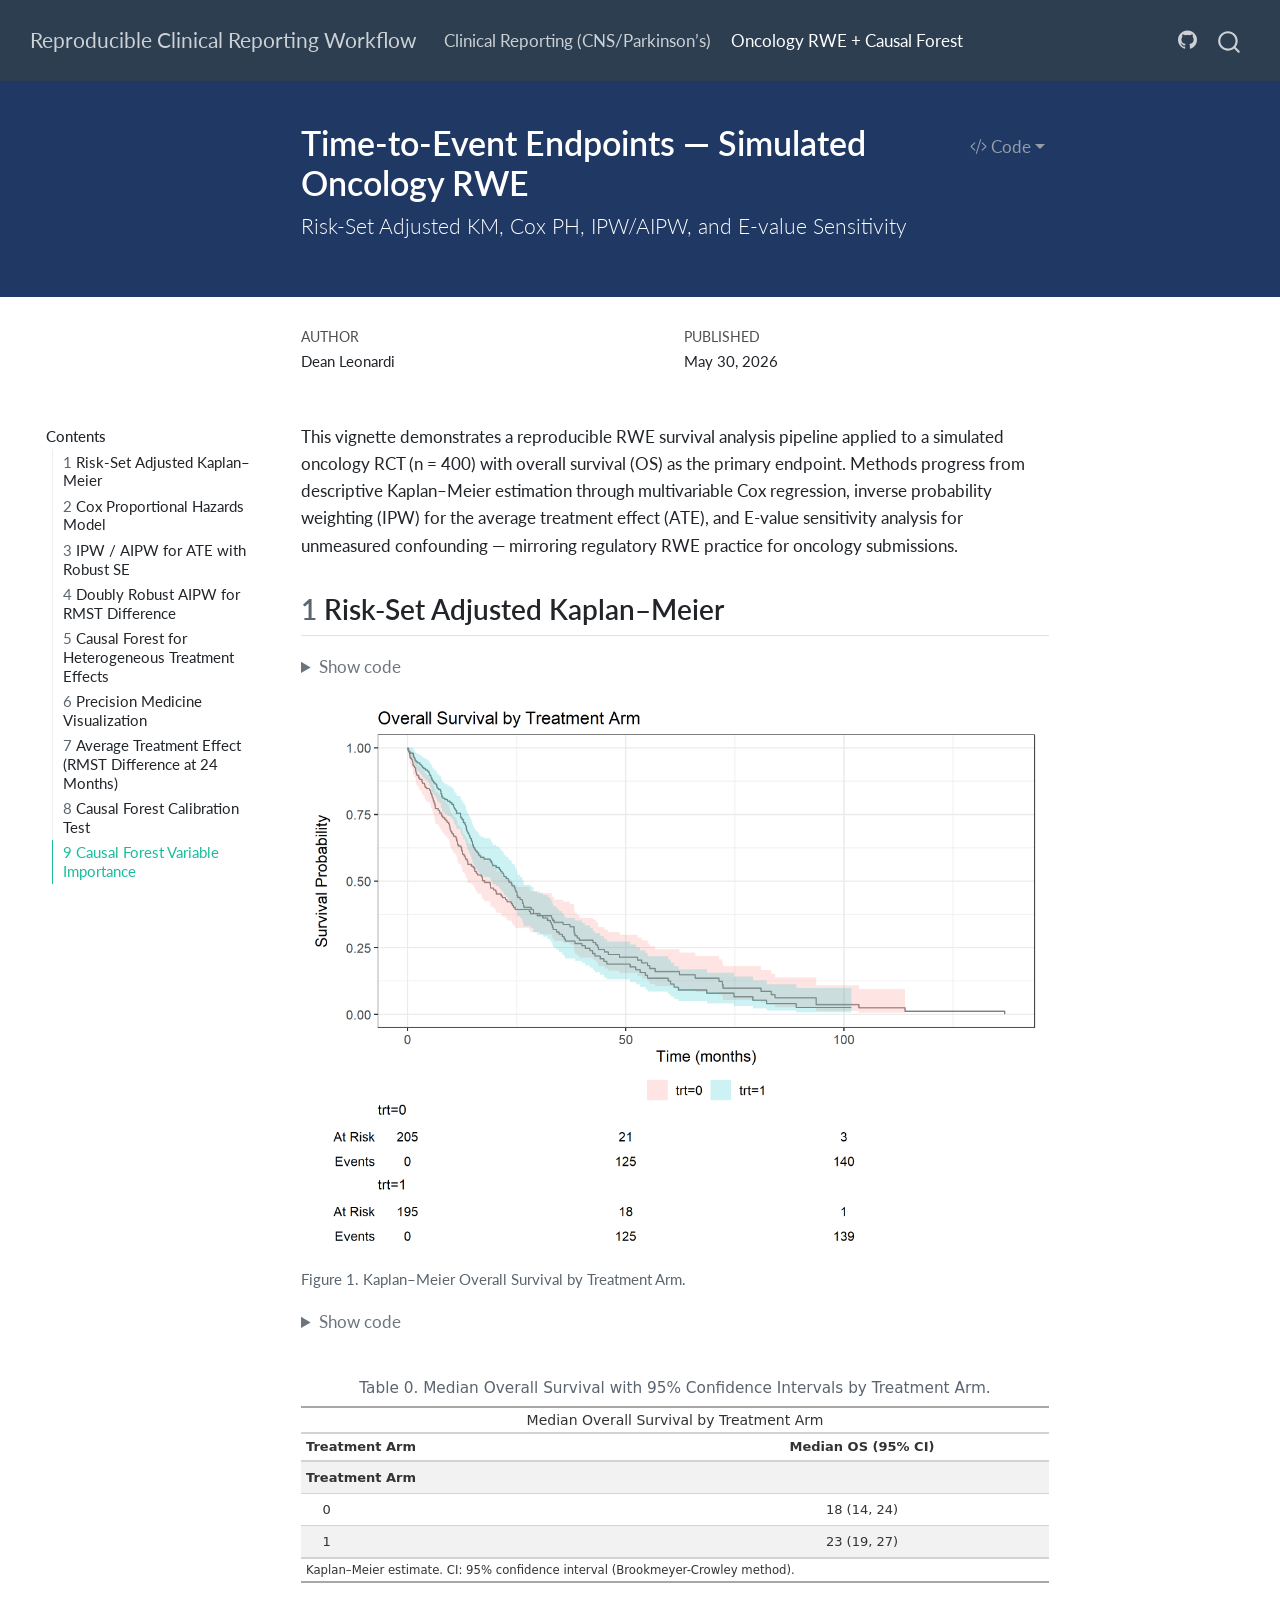
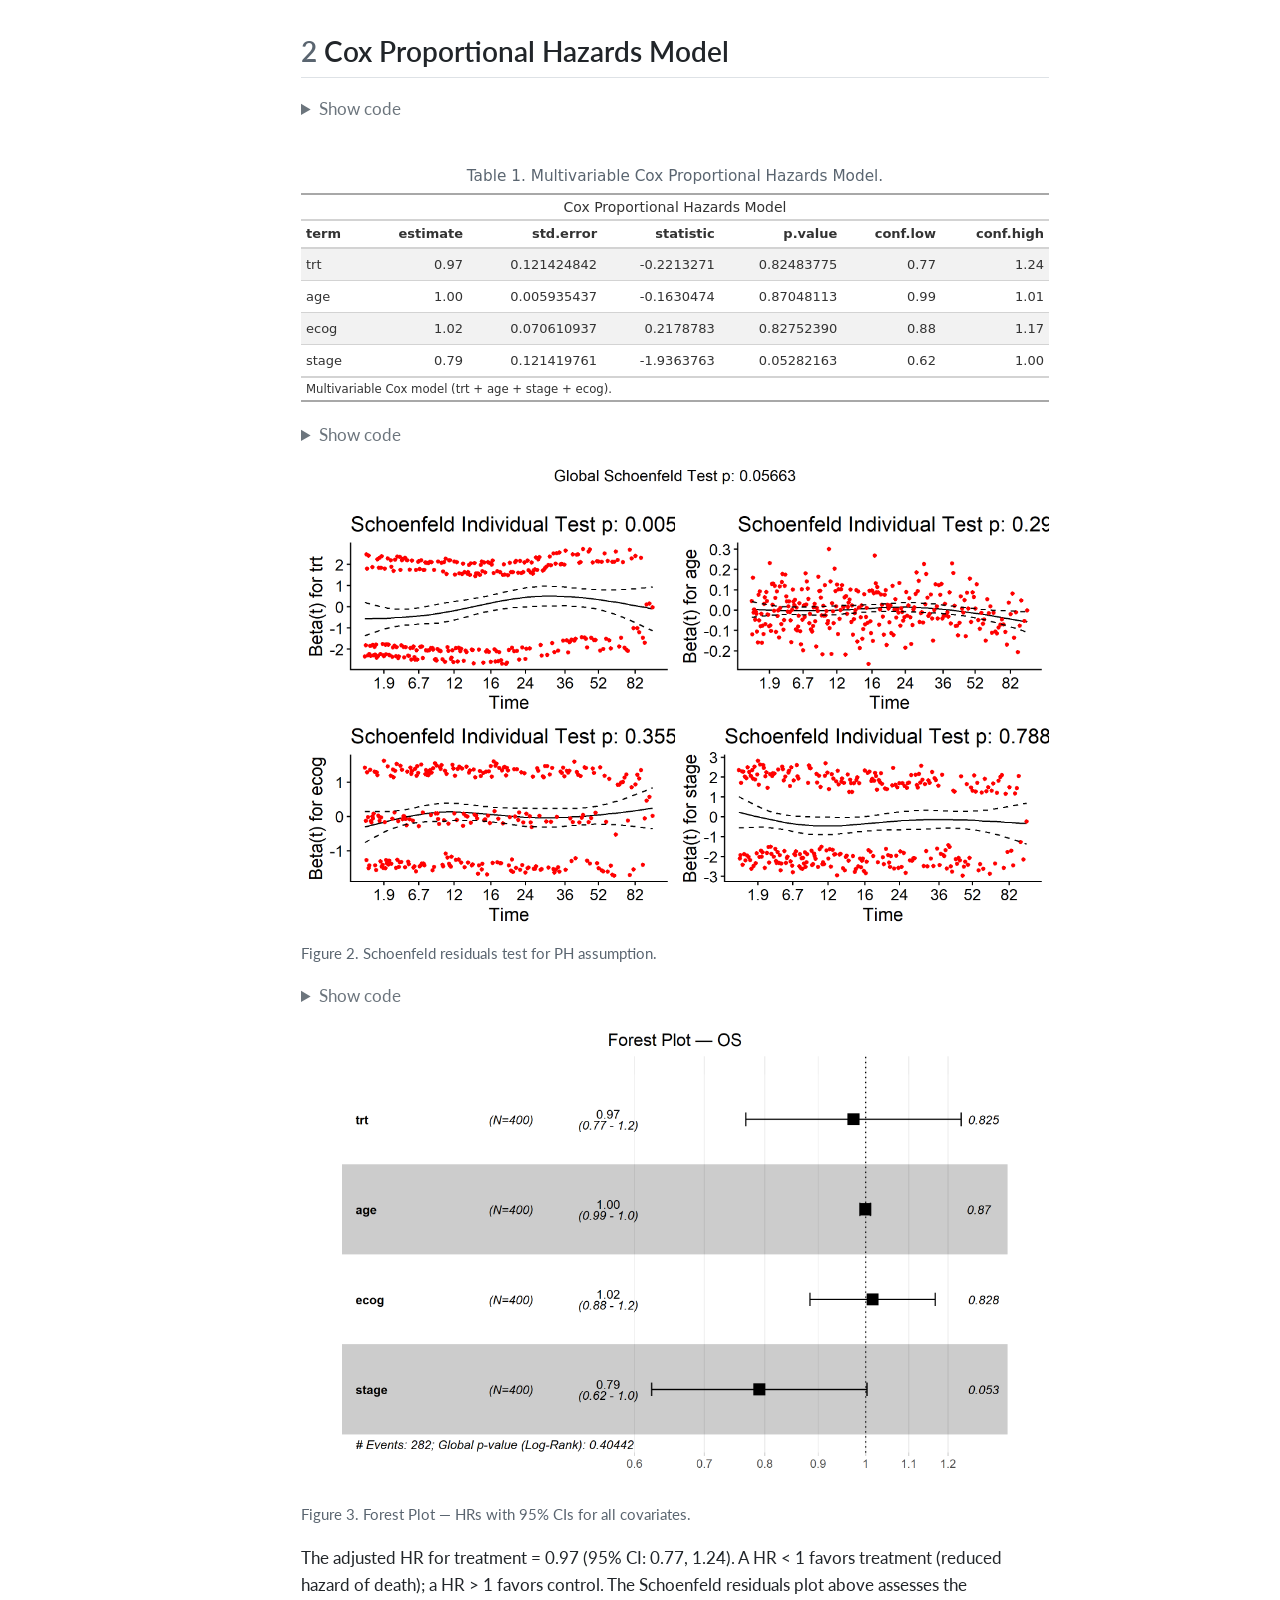
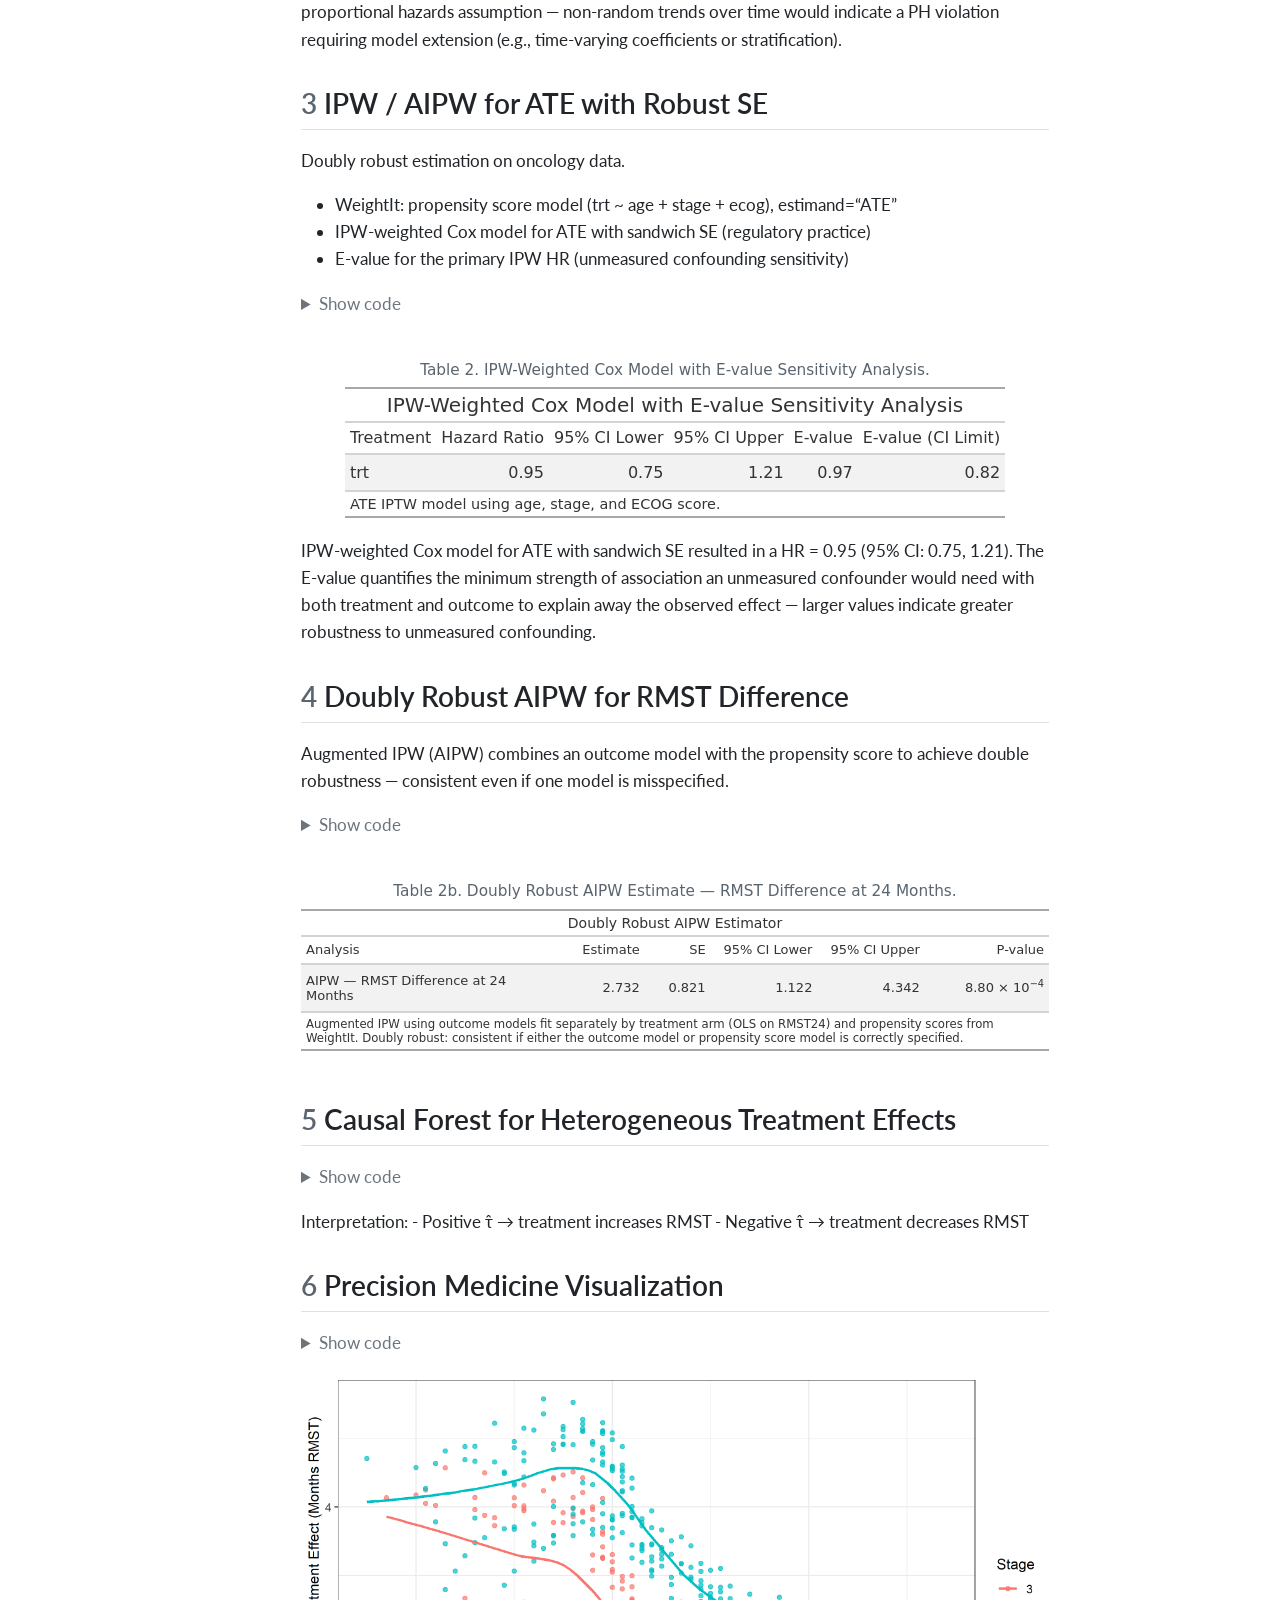
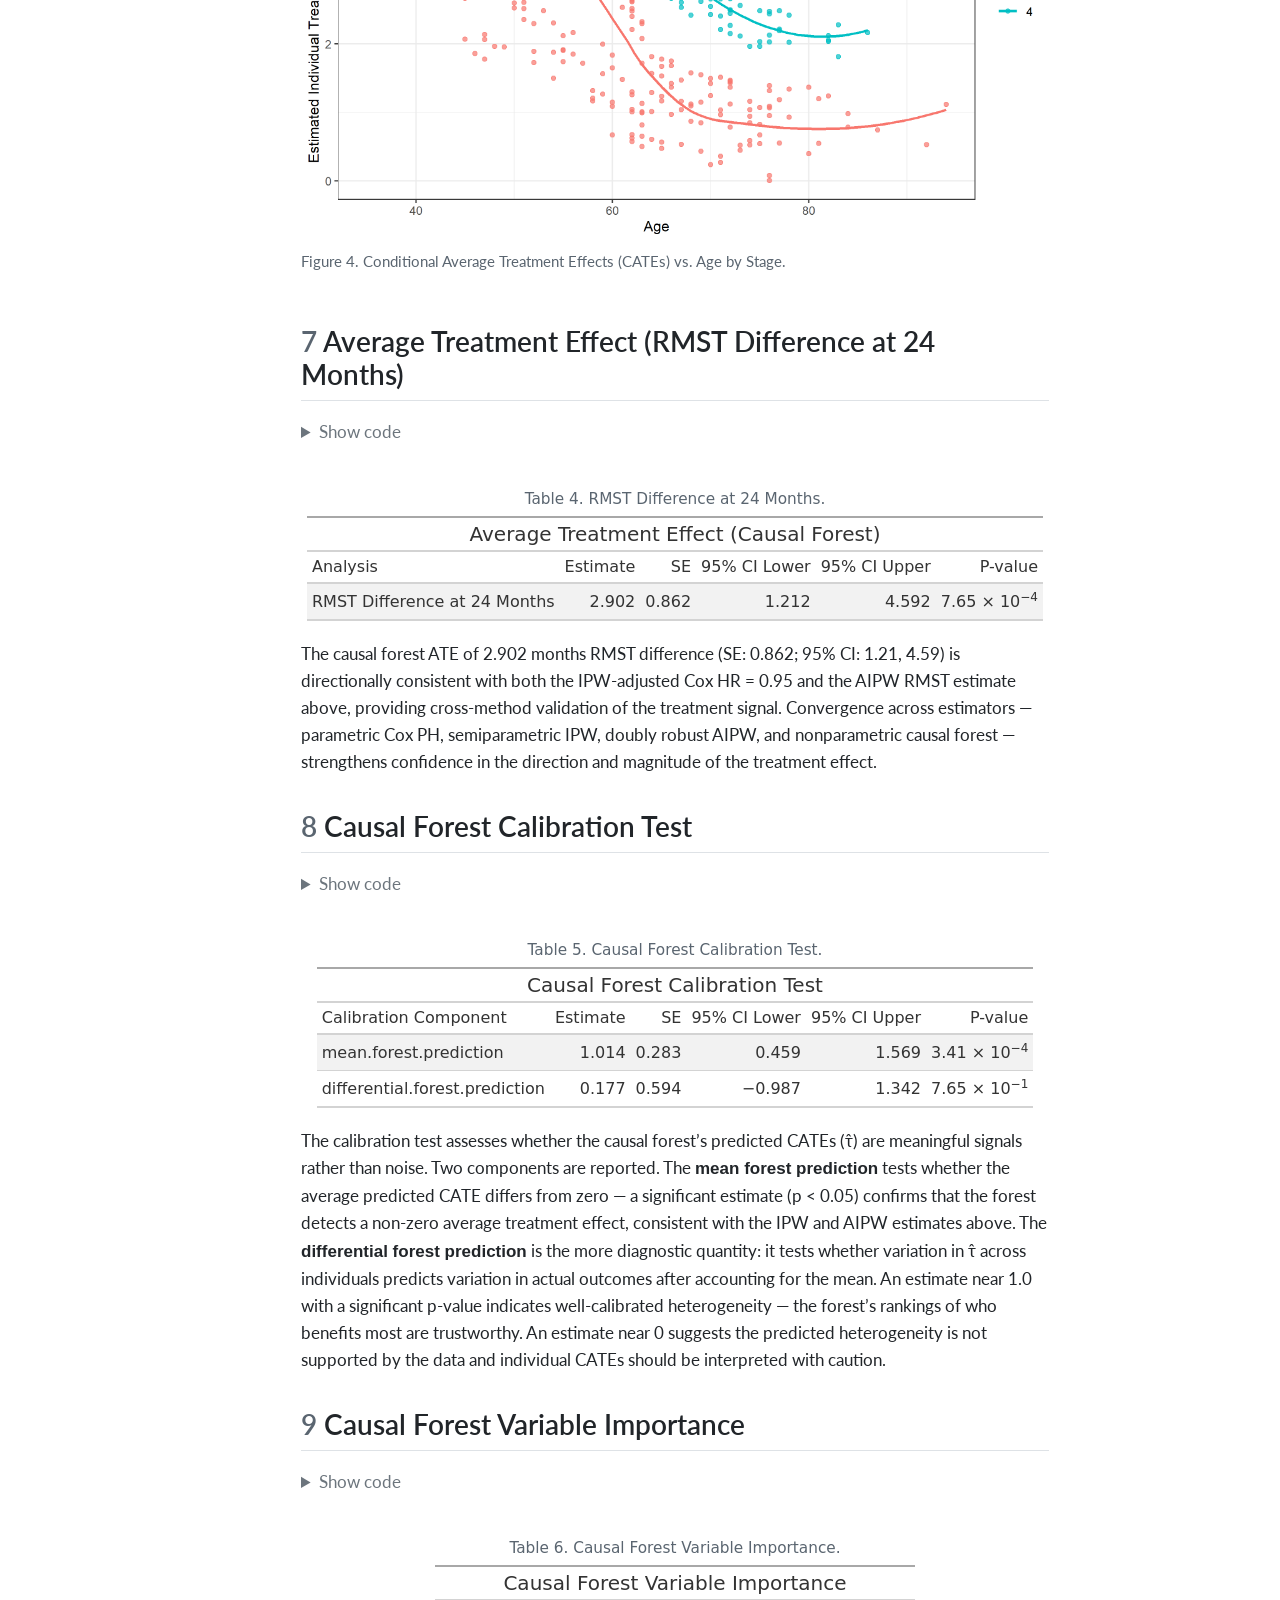
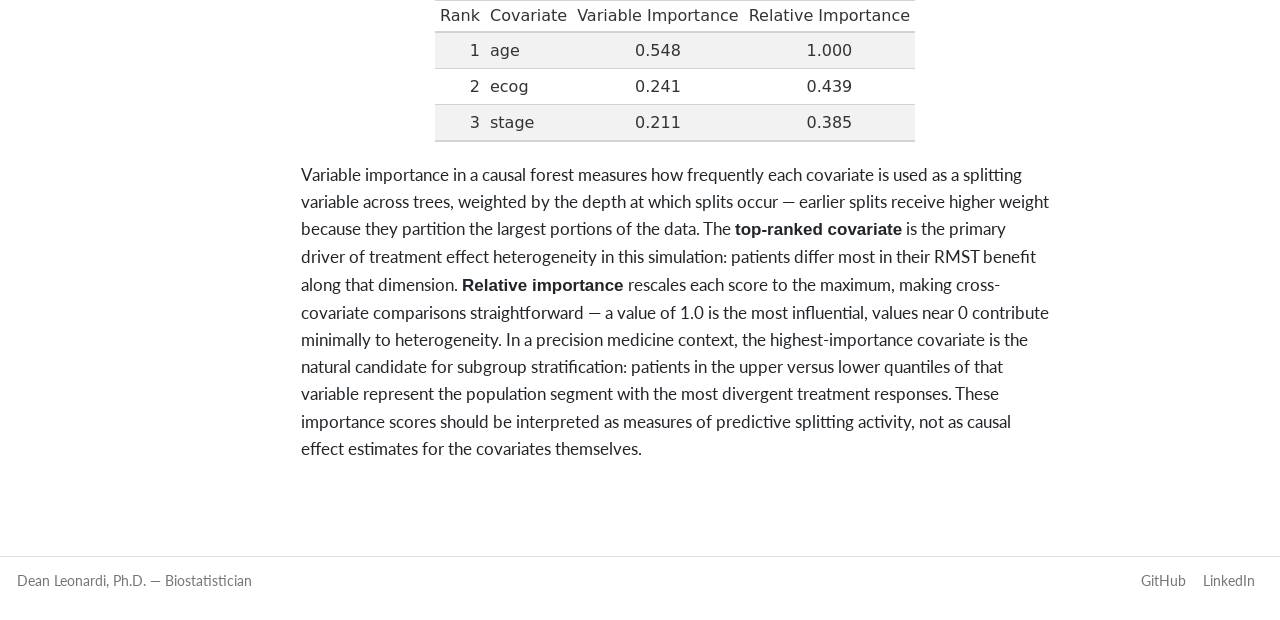
==== commit 1ff11586: "Add oncology RWE module: AIPW, causal forest HTE, calibration, variable importance" ====
--- a/docs/oncology_rwe.html
+++ b/docs/oncology_rwe.html
@@ -152,7 +152,7 @@
   </li>  
   <li class="nav-item">
     <a class="nav-link active" href="./oncology_rwe.html" aria-current="page"> 
-<span class="menu-text">Oncology RWE Vignette</span></a>
+<span class="menu-text">Oncology RWE + Causal Forest</span></a>
   </li>  
 </ul>
             <ul class="navbar-nav navbar-nav-scroll ms-auto">
@@ -208,6 +208,12 @@
   <li><a href="#risk-set-adjusted-kaplanmeier" id="toc-risk-set-adjusted-kaplanmeier" class="nav-link active" data-scroll-target="#risk-set-adjusted-kaplanmeier"><span class="header-section-number">1</span> Risk-Set Adjusted Kaplan–Meier</a></li>
   <li><a href="#cox-proportional-hazards-model" id="toc-cox-proportional-hazards-model" class="nav-link" data-scroll-target="#cox-proportional-hazards-model"><span class="header-section-number">2</span> Cox Proportional Hazards Model</a></li>
   <li><a href="#ipw-aipw-for-ate-with-robust-se" id="toc-ipw-aipw-for-ate-with-robust-se" class="nav-link" data-scroll-target="#ipw-aipw-for-ate-with-robust-se"><span class="header-section-number">3</span> IPW / AIPW for ATE with Robust SE</a></li>
+  <li><a href="#doubly-robust-aipw-for-rmst-difference" id="toc-doubly-robust-aipw-for-rmst-difference" class="nav-link" data-scroll-target="#doubly-robust-aipw-for-rmst-difference"><span class="header-section-number">4</span> Doubly Robust AIPW for RMST Difference</a></li>
+  <li><a href="#causal-forest-for-heterogeneous-treatment-effects" id="toc-causal-forest-for-heterogeneous-treatment-effects" class="nav-link" data-scroll-target="#causal-forest-for-heterogeneous-treatment-effects"><span class="header-section-number">5</span> Causal Forest for Heterogeneous Treatment Effects</a></li>
+  <li><a href="#precision-medicine-visualization" id="toc-precision-medicine-visualization" class="nav-link" data-scroll-target="#precision-medicine-visualization"><span class="header-section-number">6</span> Precision Medicine Visualization</a></li>
+  <li><a href="#average-treatment-effect-rmst-difference-at-24-months" id="toc-average-treatment-effect-rmst-difference-at-24-months" class="nav-link" data-scroll-target="#average-treatment-effect-rmst-difference-at-24-months"><span class="header-section-number">7</span> Average Treatment Effect (RMST Difference at 24 Months)</a></li>
+  <li><a href="#causal-forest-calibration-test" id="toc-causal-forest-calibration-test" class="nav-link" data-scroll-target="#causal-forest-calibration-test"><span class="header-section-number">8</span> Causal Forest Calibration Test</a></li>
+  <li><a href="#causal-forest-variable-importance" id="toc-causal-forest-variable-importance" class="nav-link" data-scroll-target="#causal-forest-variable-importance"><span class="header-section-number">9</span> Causal Forest Variable Importance</a></li>
   </ul>
 </nav>
 </nav>
@@ -247,32 +253,26 @@
 </div>
 </div>
 </div>
-</section>
-<section id="cox-proportional-hazards-model" class="level2" data-number="2">
-<h2 data-number="2" class="anchored" data-anchor-id="cox-proportional-hazards-model"><span class="header-section-number">2</span> Cox Proportional Hazards Model</h2>
-<div class="cell" data-tbl-cap="Table 1. Multivariable Cox Proportional Hazards Model.">
+<div class="cell" data-tbl-cap="Table 0. Median Overall Survival with 95% Confidence Intervals by Treatment Arm.">
 <details class="code-fold">
 <summary>Show code</summary>
-<div class="code-copy-outer-scaffold"><div class="sourceCode cell-code" id="cb2"><pre class="sourceCode numberSource r number-lines code-with-copy"><code class="sourceCode r"><span id="cb2-1"><a href="#cb2-1"></a>cox_os <span class="ot">&lt;-</span> <span class="fu">coxph</span>(</span>
-<span id="cb2-2"><a href="#cb2-2"></a>  <span class="fu">Surv</span>(os_time, os_event) <span class="sc">~</span> trt <span class="sc">+</span> age <span class="sc">+</span> ecog <span class="sc">+</span> stage,</span>
-<span id="cb2-3"><a href="#cb2-3"></a>  <span class="at">data =</span> data_onc, <span class="at">ties =</span> <span class="st">"efron"</span></span>
-<span id="cb2-4"><a href="#cb2-4"></a>)</span>
-<span id="cb2-5"><a href="#cb2-5"></a></span>
-<span id="cb2-6"><a href="#cb2-6"></a>broom<span class="sc">::</span><span class="fu">tidy</span>(cox_os, <span class="at">exponentiate =</span> <span class="cn">TRUE</span>, <span class="at">conf.int =</span> <span class="cn">TRUE</span>) <span class="sc">|&gt;</span></span>
-<span id="cb2-7"><a href="#cb2-7"></a>  <span class="fu">gt</span>() <span class="sc">|&gt;</span></span>
-<span id="cb2-8"><a href="#cb2-8"></a>  <span class="fu">fmt_number</span>(<span class="at">columns =</span> <span class="fu">c</span>(estimate, conf.low, conf.high), <span class="at">decimals =</span> <span class="dv">2</span>) <span class="sc">|&gt;</span></span>
-<span id="cb2-9"><a href="#cb2-9"></a>  <span class="fu">tab_header</span>(<span class="at">title =</span> <span class="st">"Cox Proportional Hazards Model"</span>) <span class="sc">|&gt;</span></span>
-<span id="cb2-10"><a href="#cb2-10"></a>  <span class="fu">tab_style</span>(</span>
-<span id="cb2-11"><a href="#cb2-11"></a>    <span class="at">style     =</span> <span class="fu">cell_text</span>(<span class="at">weight =</span> <span class="st">"bold"</span>),</span>
-<span id="cb2-12"><a href="#cb2-12"></a>    <span class="at">locations =</span> <span class="fu">cells_column_labels</span>()</span>
-<span id="cb2-13"><a href="#cb2-13"></a>  ) <span class="sc">|&gt;</span></span>
-<span id="cb2-14"><a href="#cb2-14"></a>  <span class="fu">tab_footnote</span>(<span class="at">footnote =</span> <span class="st">"Multivariable Cox model (trt + age + stage + ecog)."</span>) <span class="sc">|&gt;</span></span>
-<span id="cb2-15"><a href="#cb2-15"></a>  <span class="fu">tab_options</span>(</span>
-<span id="cb2-16"><a href="#cb2-16"></a>    <span class="at">table.font.size           =</span> <span class="fu">px</span>(<span class="dv">13</span>),</span>
-<span id="cb2-17"><a href="#cb2-17"></a>    <span class="at">heading.title.font.size   =</span> <span class="fu">px</span>(<span class="dv">14</span>),</span>
-<span id="cb2-18"><a href="#cb2-18"></a>    <span class="at">heading.title.font.weight =</span> <span class="st">"bold"</span>,</span>
-<span id="cb2-19"><a href="#cb2-19"></a>    <span class="at">table.width               =</span> <span class="fu">pct</span>(<span class="dv">100</span>)</span>
-<span id="cb2-20"><a href="#cb2-20"></a>  )</span></code></pre></div><button title="Copy to Clipboard" class="code-copy-button"><i class="bi"></i></button></div>
+<div class="code-copy-outer-scaffold"><div class="sourceCode cell-code" id="cb2"><pre class="sourceCode numberSource r number-lines code-with-copy"><code class="sourceCode r"><span id="cb2-1"><a href="#cb2-1"></a><span class="fu">survfit</span>(<span class="fu">Surv</span>(os_time, os_event) <span class="sc">~</span> trt, <span class="at">data =</span> data_onc) <span class="sc">|&gt;</span></span>
+<span id="cb2-2"><a href="#cb2-2"></a>  <span class="fu">tbl_survfit</span>(</span>
+<span id="cb2-3"><a href="#cb2-3"></a>    <span class="at">probs    =</span> <span class="fl">0.5</span>,</span>
+<span id="cb2-4"><a href="#cb2-4"></a>    <span class="at">label    =</span> <span class="fu">list</span>(trt <span class="sc">~</span> <span class="st">"Treatment Arm"</span>),</span>
+<span id="cb2-5"><a href="#cb2-5"></a>    <span class="at">label_header =</span> <span class="st">"**Median OS (95% CI)**"</span></span>
+<span id="cb2-6"><a href="#cb2-6"></a>  ) <span class="sc">|&gt;</span></span>
+<span id="cb2-7"><a href="#cb2-7"></a>  <span class="fu">modify_header</span>(label <span class="sc">~</span> <span class="st">"**Treatment Arm**"</span>) <span class="sc">|&gt;</span></span>
+<span id="cb2-8"><a href="#cb2-8"></a>  <span class="fu">bold_labels</span>() <span class="sc">|&gt;</span></span>
+<span id="cb2-9"><a href="#cb2-9"></a>  <span class="fu">as_gt</span>() <span class="sc">|&gt;</span></span>
+<span id="cb2-10"><a href="#cb2-10"></a>  <span class="fu">tab_header</span>(<span class="at">title =</span> <span class="st">"Median Overall Survival by Treatment Arm"</span>) <span class="sc">|&gt;</span></span>
+<span id="cb2-11"><a href="#cb2-11"></a>  <span class="fu">tab_footnote</span>(<span class="at">footnote =</span> <span class="st">"Kaplan–Meier estimate. CI: 95% confidence interval (Brookmeyer-Crowley method)."</span>) <span class="sc">|&gt;</span></span>
+<span id="cb2-12"><a href="#cb2-12"></a>  <span class="fu">tab_options</span>(</span>
+<span id="cb2-13"><a href="#cb2-13"></a>    <span class="at">table.font.size           =</span> <span class="fu">px</span>(<span class="dv">13</span>),</span>
+<span id="cb2-14"><a href="#cb2-14"></a>    <span class="at">heading.title.font.size   =</span> <span class="fu">px</span>(<span class="dv">14</span>),</span>
+<span id="cb2-15"><a href="#cb2-15"></a>    <span class="at">heading.title.font.weight =</span> <span class="st">"bold"</span>,</span>
+<span id="cb2-16"><a href="#cb2-16"></a>    <span class="at">table.width               =</span> <span class="fu">pct</span>(<span class="dv">100</span>)</span>
+<span id="cb2-17"><a href="#cb2-17"></a>  )</span></code></pre></div><button title="Copy to Clipboard" class="code-copy-button"><i class="bi"></i></button></div>
 </details>
 <div class="cell-output-display">
 <div id="rsngmydfpe" style="padding-left:0px;padding-right:0px;padding-top:10px;padding-bottom:10px;overflow-x:auto;overflow-y:auto;width:auto;height:auto;">
@@ -721,6 +721,524 @@
 }
 
 #rsngmydfpe div.Reactable > div.rt-table > div.rt-thead > div.rt-tr.rt-tr-group-header > div.rt-th-group:after {
+  height: 0px !important;
+}
+</style>
+
+<table class="gt_table caption-top table table-sm table-striped small" data-quarto-bootstrap="false">
+<caption>Table 0. Median Overall Survival with 95% Confidence Intervals by Treatment Arm.</caption>
+<colgroup>
+<col style="width: 50%">
+<col style="width: 50%">
+</colgroup>
+<thead>
+<tr class="gt_heading header">
+<td colspan="2" class="gt_heading gt_title gt_font_normal gt_bottom_border">Median Overall Survival by Treatment Arm</td>
+</tr>
+<tr class="gt_col_headings even">
+<th id="label" class="gt_col_heading gt_columns_bottom_border gt_left" data-quarto-table-cell-role="th" scope="col"><strong>Treatment Arm</strong></th>
+<th id="stat_1" class="gt_col_heading gt_columns_bottom_border gt_center" data-quarto-table-cell-role="th" scope="col"><strong>Median OS (95% CI)</strong></th>
+</tr>
+</thead>
+<tbody class="gt_table_body">
+<tr class="odd">
+<td class="gt_row gt_left" headers="label" style="font-weight: bold">Treatment Arm</td>
+<td class="gt_row gt_center" headers="stat_1"><br>
+</td>
+</tr>
+<tr class="even">
+<td class="gt_row gt_left" headers="label">&nbsp;&nbsp;&nbsp;&nbsp;0</td>
+<td class="gt_row gt_center" headers="stat_1">18 (14, 24)</td>
+</tr>
+<tr class="odd">
+<td class="gt_row gt_left" headers="label">&nbsp;&nbsp;&nbsp;&nbsp;1</td>
+<td class="gt_row gt_center" headers="stat_1">23 (19, 27)</td>
+</tr>
+</tbody><tfoot>
+<tr class="gt_footnotes odd">
+<td colspan="2" class="gt_footnote">Kaplan–Meier estimate. CI: 95% confidence interval (Brookmeyer-Crowley method).</td>
+</tr>
+</tfoot>
+
+</table>
+
+</div>
+</div>
+</div>
+</section>
+<section id="cox-proportional-hazards-model" class="level2" data-number="2">
+<h2 data-number="2" class="anchored" data-anchor-id="cox-proportional-hazards-model"><span class="header-section-number">2</span> Cox Proportional Hazards Model</h2>
+<div class="cell" data-tbl-cap="Table 1. Multivariable Cox Proportional Hazards Model.">
+<details class="code-fold">
+<summary>Show code</summary>
+<div class="code-copy-outer-scaffold"><div class="sourceCode cell-code" id="cb3"><pre class="sourceCode numberSource r number-lines code-with-copy"><code class="sourceCode r"><span id="cb3-1"><a href="#cb3-1"></a>cox_os <span class="ot">&lt;-</span> <span class="fu">coxph</span>(</span>
+<span id="cb3-2"><a href="#cb3-2"></a>  <span class="fu">Surv</span>(os_time, os_event) <span class="sc">~</span> trt <span class="sc">+</span> age <span class="sc">+</span> ecog <span class="sc">+</span> stage,</span>
+<span id="cb3-3"><a href="#cb3-3"></a>  <span class="at">data =</span> data_onc, <span class="at">ties =</span> <span class="st">"efron"</span></span>
+<span id="cb3-4"><a href="#cb3-4"></a>)</span>
+<span id="cb3-5"><a href="#cb3-5"></a></span>
+<span id="cb3-6"><a href="#cb3-6"></a>broom<span class="sc">::</span><span class="fu">tidy</span>(cox_os, <span class="at">exponentiate =</span> <span class="cn">TRUE</span>, <span class="at">conf.int =</span> <span class="cn">TRUE</span>) <span class="sc">|&gt;</span></span>
+<span id="cb3-7"><a href="#cb3-7"></a>  <span class="fu">gt</span>() <span class="sc">|&gt;</span></span>
+<span id="cb3-8"><a href="#cb3-8"></a>  <span class="fu">fmt_number</span>(<span class="at">columns =</span> <span class="fu">c</span>(estimate, conf.low, conf.high), <span class="at">decimals =</span> <span class="dv">2</span>) <span class="sc">|&gt;</span></span>
+<span id="cb3-9"><a href="#cb3-9"></a>  <span class="fu">tab_header</span>(<span class="at">title =</span> <span class="st">"Cox Proportional Hazards Model"</span>) <span class="sc">|&gt;</span></span>
+<span id="cb3-10"><a href="#cb3-10"></a>  <span class="fu">tab_style</span>(</span>
+<span id="cb3-11"><a href="#cb3-11"></a>    <span class="at">style     =</span> <span class="fu">cell_text</span>(<span class="at">weight =</span> <span class="st">"bold"</span>),</span>
+<span id="cb3-12"><a href="#cb3-12"></a>    <span class="at">locations =</span> <span class="fu">cells_column_labels</span>()</span>
+<span id="cb3-13"><a href="#cb3-13"></a>  ) <span class="sc">|&gt;</span></span>
+<span id="cb3-14"><a href="#cb3-14"></a>  <span class="fu">tab_footnote</span>(<span class="at">footnote =</span> <span class="st">"Multivariable Cox model (trt + age + stage + ecog)."</span>) <span class="sc">|&gt;</span></span>
+<span id="cb3-15"><a href="#cb3-15"></a>  <span class="fu">tab_options</span>(</span>
+<span id="cb3-16"><a href="#cb3-16"></a>    <span class="at">table.font.size           =</span> <span class="fu">px</span>(<span class="dv">13</span>),</span>
+<span id="cb3-17"><a href="#cb3-17"></a>    <span class="at">heading.title.font.size   =</span> <span class="fu">px</span>(<span class="dv">14</span>),</span>
+<span id="cb3-18"><a href="#cb3-18"></a>    <span class="at">heading.title.font.weight =</span> <span class="st">"bold"</span>,</span>
+<span id="cb3-19"><a href="#cb3-19"></a>    <span class="at">table.width               =</span> <span class="fu">pct</span>(<span class="dv">100</span>)</span>
+<span id="cb3-20"><a href="#cb3-20"></a>  )</span></code></pre></div><button title="Copy to Clipboard" class="code-copy-button"><i class="bi"></i></button></div>
+</details>
+<div class="cell-output-display">
+<div id="psyagwtbuf" style="padding-left:0px;padding-right:0px;padding-top:10px;padding-bottom:10px;overflow-x:auto;overflow-y:auto;width:auto;height:auto;">
+<style>#psyagwtbuf table {
+  font-family: system-ui, 'Segoe UI', Roboto, Helvetica, Arial, sans-serif, 'Apple Color Emoji', 'Segoe UI Emoji', 'Segoe UI Symbol', 'Noto Color Emoji';
+  -webkit-font-smoothing: antialiased;
+  -moz-osx-font-smoothing: grayscale;
+}
+
+#psyagwtbuf thead, #psyagwtbuf tbody, #psyagwtbuf tfoot, #psyagwtbuf tr, #psyagwtbuf td, #psyagwtbuf th {
+  border-style: none;
+}
+
+#psyagwtbuf p {
+  margin: 0;
+  padding: 0;
+}
+
+#psyagwtbuf .gt_table {
+  display: table;
+  border-collapse: collapse;
+  line-height: normal;
+  margin-left: auto;
+  margin-right: auto;
+  color: #333333;
+  font-size: 13px;
+  font-weight: normal;
+  font-style: normal;
+  background-color: #FFFFFF;
+  width: 100%;
+  border-top-style: solid;
+  border-top-width: 2px;
+  border-top-color: #A8A8A8;
+  border-right-style: none;
+  border-right-width: 2px;
+  border-right-color: #D3D3D3;
+  border-bottom-style: solid;
+  border-bottom-width: 2px;
+  border-bottom-color: #A8A8A8;
+  border-left-style: none;
+  border-left-width: 2px;
+  border-left-color: #D3D3D3;
+}
+
+#psyagwtbuf .gt_caption {
+  padding-top: 4px;
+  padding-bottom: 4px;
+}
+
+#psyagwtbuf .gt_title {
+  color: #333333;
+  font-size: 14px;
+  font-weight: bold;
+  padding-top: 4px;
+  padding-bottom: 4px;
+  padding-left: 5px;
+  padding-right: 5px;
+  border-bottom-color: #FFFFFF;
+  border-bottom-width: 0;
+}
+
+#psyagwtbuf .gt_subtitle {
+  color: #333333;
+  font-size: 85%;
+  font-weight: initial;
+  padding-top: 3px;
+  padding-bottom: 5px;
+  padding-left: 5px;
+  padding-right: 5px;
+  border-top-color: #FFFFFF;
+  border-top-width: 0;
+}
+
+#psyagwtbuf .gt_heading {
+  background-color: #FFFFFF;
+  text-align: center;
+  border-bottom-color: #FFFFFF;
+  border-left-style: none;
+  border-left-width: 1px;
+  border-left-color: #D3D3D3;
+  border-right-style: none;
+  border-right-width: 1px;
+  border-right-color: #D3D3D3;
+}
+
+#psyagwtbuf .gt_bottom_border {
+  border-bottom-style: solid;
+  border-bottom-width: 2px;
+  border-bottom-color: #D3D3D3;
+}
+
+#psyagwtbuf .gt_col_headings {
+  border-top-style: solid;
+  border-top-width: 2px;
+  border-top-color: #D3D3D3;
+  border-bottom-style: solid;
+  border-bottom-width: 2px;
+  border-bottom-color: #D3D3D3;
+  border-left-style: none;
+  border-left-width: 1px;
+  border-left-color: #D3D3D3;
+  border-right-style: none;
+  border-right-width: 1px;
+  border-right-color: #D3D3D3;
+}
+
+#psyagwtbuf .gt_col_heading {
+  color: #333333;
+  background-color: #FFFFFF;
+  font-size: 100%;
+  font-weight: normal;
+  text-transform: inherit;
+  border-left-style: none;
+  border-left-width: 1px;
+  border-left-color: #D3D3D3;
+  border-right-style: none;
+  border-right-width: 1px;
+  border-right-color: #D3D3D3;
+  vertical-align: bottom;
+  padding-top: 5px;
+  padding-bottom: 6px;
+  padding-left: 5px;
+  padding-right: 5px;
+  overflow-x: hidden;
+}
+
+#psyagwtbuf .gt_column_spanner_outer {
+  color: #333333;
+  background-color: #FFFFFF;
+  font-size: 100%;
+  font-weight: normal;
+  text-transform: inherit;
+  padding-top: 0;
+  padding-bottom: 0;
+  padding-left: 4px;
+  padding-right: 4px;
+}
+
+#psyagwtbuf .gt_column_spanner_outer:first-child {
+  padding-left: 0;
+}
+
+#psyagwtbuf .gt_column_spanner_outer:last-child {
+  padding-right: 0;
+}
+
+#psyagwtbuf .gt_column_spanner {
+  border-bottom-style: solid;
+  border-bottom-width: 2px;
+  border-bottom-color: #D3D3D3;
+  vertical-align: bottom;
+  padding-top: 5px;
+  padding-bottom: 5px;
+  overflow-x: hidden;
+  display: inline-block;
+  width: 100%;
+}
+
+#psyagwtbuf .gt_spanner_row {
+  border-bottom-style: hidden;
+}
+
+#psyagwtbuf .gt_group_heading {
+  padding-top: 8px;
+  padding-bottom: 8px;
+  padding-left: 5px;
+  padding-right: 5px;
+  color: #333333;
+  background-color: #FFFFFF;
+  font-size: 100%;
+  font-weight: initial;
+  text-transform: inherit;
+  border-top-style: solid;
+  border-top-width: 2px;
+  border-top-color: #D3D3D3;
+  border-bottom-style: solid;
+  border-bottom-width: 2px;
+  border-bottom-color: #D3D3D3;
+  border-left-style: none;
+  border-left-width: 1px;
+  border-left-color: #D3D3D3;
+  border-right-style: none;
+  border-right-width: 1px;
+  border-right-color: #D3D3D3;
+  vertical-align: middle;
+  text-align: left;
+}
+
+#psyagwtbuf .gt_empty_group_heading {
+  padding: 0.5px;
+  color: #333333;
+  background-color: #FFFFFF;
+  font-size: 100%;
+  font-weight: initial;
+  border-top-style: solid;
+  border-top-width: 2px;
+  border-top-color: #D3D3D3;
+  border-bottom-style: solid;
+  border-bottom-width: 2px;
+  border-bottom-color: #D3D3D3;
+  vertical-align: middle;
+}
+
+#psyagwtbuf .gt_from_md > :first-child {
+  margin-top: 0;
+}
+
+#psyagwtbuf .gt_from_md > :last-child {
+  margin-bottom: 0;
+}
+
+#psyagwtbuf .gt_row {
+  padding-top: 8px;
+  padding-bottom: 8px;
+  padding-left: 5px;
+  padding-right: 5px;
+  margin: 10px;
+  border-top-style: solid;
+  border-top-width: 1px;
+  border-top-color: #D3D3D3;
+  border-left-style: none;
+  border-left-width: 1px;
+  border-left-color: #D3D3D3;
+  border-right-style: none;
+  border-right-width: 1px;
+  border-right-color: #D3D3D3;
+  vertical-align: middle;
+  overflow-x: hidden;
+}
+
+#psyagwtbuf .gt_stub {
+  color: #333333;
+  background-color: #FFFFFF;
+  font-size: 100%;
+  font-weight: initial;
+  text-transform: inherit;
+  border-right-style: solid;
+  border-right-width: 2px;
+  border-right-color: #D3D3D3;
+  padding-left: 5px;
+  padding-right: 5px;
+}
+
+#psyagwtbuf .gt_stub_row_group {
+  color: #333333;
+  background-color: #FFFFFF;
+  font-size: 100%;
+  font-weight: initial;
+  text-transform: inherit;
+  border-right-style: solid;
+  border-right-width: 2px;
+  border-right-color: #D3D3D3;
+  padding-left: 5px;
+  padding-right: 5px;
+  vertical-align: top;
+}
+
+#psyagwtbuf .gt_row_group_first td {
+  border-top-width: 2px;
+}
+
+#psyagwtbuf .gt_row_group_first th {
+  border-top-width: 2px;
+}
+
+#psyagwtbuf .gt_summary_row {
+  color: #333333;
+  background-color: #FFFFFF;
+  text-transform: inherit;
+  padding-top: 8px;
+  padding-bottom: 8px;
+  padding-left: 5px;
+  padding-right: 5px;
+}
+
+#psyagwtbuf .gt_first_summary_row {
+  border-top-style: solid;
+  border-top-color: #D3D3D3;
+}
+
+#psyagwtbuf .gt_first_summary_row.thick {
+  border-top-width: 2px;
+}
+
+#psyagwtbuf .gt_last_summary_row {
+  padding-top: 8px;
+  padding-bottom: 8px;
+  padding-left: 5px;
+  padding-right: 5px;
+  border-bottom-style: solid;
+  border-bottom-width: 2px;
+  border-bottom-color: #D3D3D3;
+}
+
+#psyagwtbuf .gt_grand_summary_row {
+  color: #333333;
+  background-color: #FFFFFF;
+  text-transform: inherit;
+  padding-top: 8px;
+  padding-bottom: 8px;
+  padding-left: 5px;
+  padding-right: 5px;
+}
+
+#psyagwtbuf .gt_first_grand_summary_row {
+  padding-top: 8px;
+  padding-bottom: 8px;
+  padding-left: 5px;
+  padding-right: 5px;
+  border-top-style: double;
+  border-top-width: 6px;
+  border-top-color: #D3D3D3;
+}
+
+#psyagwtbuf .gt_last_grand_summary_row_top {
+  padding-top: 8px;
+  padding-bottom: 8px;
+  padding-left: 5px;
+  padding-right: 5px;
+  border-bottom-style: double;
+  border-bottom-width: 6px;
+  border-bottom-color: #D3D3D3;
+}
+
+#psyagwtbuf .gt_striped {
+  background-color: rgba(128, 128, 128, 0.05);
+}
+
+#psyagwtbuf .gt_table_body {
+  border-top-style: solid;
+  border-top-width: 2px;
+  border-top-color: #D3D3D3;
+  border-bottom-style: solid;
+  border-bottom-width: 2px;
+  border-bottom-color: #D3D3D3;
+}
+
+#psyagwtbuf .gt_footnotes {
+  color: #333333;
+  background-color: #FFFFFF;
+  border-bottom-style: none;
+  border-bottom-width: 2px;
+  border-bottom-color: #D3D3D3;
+  border-left-style: none;
+  border-left-width: 2px;
+  border-left-color: #D3D3D3;
+  border-right-style: none;
+  border-right-width: 2px;
+  border-right-color: #D3D3D3;
+}
+
+#psyagwtbuf .gt_footnote {
+  margin: 0px;
+  font-size: 90%;
+  padding-top: 4px;
+  padding-bottom: 4px;
+  padding-left: 5px;
+  padding-right: 5px;
+}
+
+#psyagwtbuf .gt_sourcenotes {
+  color: #333333;
+  background-color: #FFFFFF;
+  border-bottom-style: none;
+  border-bottom-width: 2px;
+  border-bottom-color: #D3D3D3;
+  border-left-style: none;
+  border-left-width: 2px;
+  border-left-color: #D3D3D3;
+  border-right-style: none;
+  border-right-width: 2px;
+  border-right-color: #D3D3D3;
+}
+
+#psyagwtbuf .gt_sourcenote {
+  font-size: 90%;
+  padding-top: 4px;
+  padding-bottom: 4px;
+  padding-left: 5px;
+  padding-right: 5px;
+}
+
+#psyagwtbuf .gt_left {
+  text-align: left;
+}
+
+#psyagwtbuf .gt_center {
+  text-align: center;
+}
+
+#psyagwtbuf .gt_right {
+  text-align: right;
+  font-variant-numeric: tabular-nums;
+}
+
+#psyagwtbuf .gt_font_normal {
+  font-weight: normal;
+}
+
+#psyagwtbuf .gt_font_bold {
+  font-weight: bold;
+}
+
+#psyagwtbuf .gt_font_italic {
+  font-style: italic;
+}
+
+#psyagwtbuf .gt_super {
+  font-size: 65%;
+}
+
+#psyagwtbuf .gt_footnote_marks {
+  font-size: 75%;
+  vertical-align: 0.4em;
+  position: initial;
+}
+
+#psyagwtbuf .gt_asterisk {
+  font-size: 100%;
+  vertical-align: 0;
+}
+
+#psyagwtbuf .gt_indent_1 {
+  text-indent: 5px;
+}
+
+#psyagwtbuf .gt_indent_2 {
+  text-indent: 10px;
+}
+
+#psyagwtbuf .gt_indent_3 {
+  text-indent: 15px;
+}
+
+#psyagwtbuf .gt_indent_4 {
+  text-indent: 20px;
+}
+
+#psyagwtbuf .gt_indent_5 {
+  text-indent: 25px;
+}
+
+#psyagwtbuf .katex-display {
+  display: inline-flex !important;
+  margin-bottom: 0.75em !important;
+}
+
+#psyagwtbuf div.Reactable > div.rt-table > div.rt-thead > div.rt-tr.rt-tr-group-header > div.rt-th-group:after {
   height: 0px !important;
 }
 </style>
@@ -792,8 +1310,8 @@
 <div class="cell">
 <details class="code-fold">
 <summary>Show code</summary>
-<div class="code-copy-outer-scaffold"><div class="sourceCode cell-code" id="cb3"><pre class="sourceCode numberSource r number-lines code-with-copy"><code class="sourceCode r"><span id="cb3-1"><a href="#cb3-1"></a>ph_test <span class="ot">&lt;-</span> <span class="fu">cox.zph</span>(cox_os)</span>
-<span id="cb3-2"><a href="#cb3-2"></a><span class="fu">ggcoxzph</span>(ph_test)</span></code></pre></div><button title="Copy to Clipboard" class="code-copy-button"><i class="bi"></i></button></div>
+<div class="code-copy-outer-scaffold"><div class="sourceCode cell-code" id="cb4"><pre class="sourceCode numberSource r number-lines code-with-copy"><code class="sourceCode r"><span id="cb4-1"><a href="#cb4-1"></a>ph_test <span class="ot">&lt;-</span> <span class="fu">cox.zph</span>(cox_os)</span>
+<span id="cb4-2"><a href="#cb4-2"></a><span class="fu">ggcoxzph</span>(ph_test)</span></code></pre></div><button title="Copy to Clipboard" class="code-copy-button"><i class="bi"></i></button></div>
 </details>
 <div class="cell-output-display">
 <div class="quarto-figure quarto-figure-center">
@@ -807,9 +1325,9 @@
 <div class="cell">
 <details class="code-fold">
 <summary>Show code</summary>
-<div class="code-copy-outer-scaffold"><div class="sourceCode cell-code" id="cb4"><pre class="sourceCode numberSource r number-lines code-with-copy"><code class="sourceCode r"><span id="cb4-1"><a href="#cb4-1"></a><span class="fu">ggforest</span>(cox_os, <span class="at">data =</span> data_onc,</span>
-<span id="cb4-2"><a href="#cb4-2"></a>         <span class="at">main     =</span> <span class="st">"Forest Plot — OS"</span>,</span>
-<span id="cb4-3"><a href="#cb4-3"></a>         <span class="at">fontsize =</span> <span class="fl">0.85</span>)</span></code></pre></div><button title="Copy to Clipboard" class="code-copy-button"><i class="bi"></i></button></div>
+<div class="code-copy-outer-scaffold"><div class="sourceCode cell-code" id="cb5"><pre class="sourceCode numberSource r number-lines code-with-copy"><code class="sourceCode r"><span id="cb5-1"><a href="#cb5-1"></a><span class="fu">ggforest</span>(cox_os, <span class="at">data =</span> data_onc,</span>
+<span id="cb5-2"><a href="#cb5-2"></a>         <span class="at">main     =</span> <span class="st">"Forest Plot — OS"</span>,</span>
+<span id="cb5-3"><a href="#cb5-3"></a>         <span class="at">fontsize =</span> <span class="fl">0.85</span>)</span></code></pre></div><button title="Copy to Clipboard" class="code-copy-button"><i class="bi"></i></button></div>
 </details>
 <div class="cell-output-display">
 <div class="quarto-figure quarto-figure-center">
@@ -833,69 +1351,69 @@
 <div class="cell" data-tbl-cap="Table 2. IPW-Weighted Cox Model with E-value Sensitivity Analysis.">
 <details class="code-fold">
 <summary>Show code</summary>
-<div class="code-copy-outer-scaffold"><div class="sourceCode cell-code" id="cb5"><pre class="sourceCode numberSource r number-lines code-with-copy"><code class="sourceCode r"><span id="cb5-1"><a href="#cb5-1"></a><span class="co"># IPTW model</span></span>
-<span id="cb5-2"><a href="#cb5-2"></a>w_out   <span class="ot">&lt;-</span> <span class="fu">weightit</span>(trt <span class="sc">~</span> age <span class="sc">+</span> stage <span class="sc">+</span> ecog, <span class="at">data =</span> data_onc,</span>
-<span id="cb5-3"><a href="#cb5-3"></a>                    <span class="at">method =</span> <span class="st">"glm"</span>, <span class="at">estimand =</span> <span class="st">"ATE"</span>)</span>
-<span id="cb5-4"><a href="#cb5-4"></a>cox_ipw <span class="ot">&lt;-</span> <span class="fu">coxph</span>(<span class="fu">Surv</span>(os_time, os_event) <span class="sc">~</span> trt,</span>
-<span id="cb5-5"><a href="#cb5-5"></a>                 <span class="at">data =</span> data_onc, <span class="at">weights =</span> w_out<span class="sc">$</span>weights, <span class="at">robust =</span> <span class="cn">TRUE</span>)</span>
-<span id="cb5-6"><a href="#cb5-6"></a></span>
-<span id="cb5-7"><a href="#cb5-7"></a><span class="co"># Robust HR and CI</span></span>
-<span id="cb5-8"><a href="#cb5-8"></a>s    <span class="ot">&lt;-</span> <span class="fu">summary</span>(cox_ipw)</span>
-<span id="cb5-9"><a href="#cb5-9"></a>beta <span class="ot">&lt;-</span> <span class="fu">coef</span>(cox_ipw)[<span class="st">"trt"</span>]</span>
-<span id="cb5-10"><a href="#cb5-10"></a>se   <span class="ot">&lt;-</span> s<span class="sc">$</span>coefficients[<span class="st">"trt"</span>, <span class="st">"robust se"</span>]</span>
-<span id="cb5-11"><a href="#cb5-11"></a>hr   <span class="ot">&lt;-</span> <span class="fu">exp</span>(beta)</span>
-<span id="cb5-12"><a href="#cb5-12"></a>lo   <span class="ot">&lt;-</span> <span class="fu">exp</span>(beta <span class="sc">-</span> <span class="fu">qnorm</span>(<span class="fl">0.975</span>) <span class="sc">*</span> se)</span>
-<span id="cb5-13"><a href="#cb5-13"></a>hi   <span class="ot">&lt;-</span> <span class="fu">exp</span>(beta <span class="sc">+</span> <span class="fu">qnorm</span>(<span class="fl">0.975</span>) <span class="sc">*</span> se)</span>
-<span id="cb5-14"><a href="#cb5-14"></a></span>
-<span id="cb5-15"><a href="#cb5-15"></a><span class="co"># E-values — evalues.HR() returns a matrix; extract numerically before building tibble</span></span>
-<span id="cb5-16"><a href="#cb5-16"></a>ev_mat <span class="ot">&lt;-</span> <span class="fu">evalues.HR</span>(<span class="at">est =</span> hr, <span class="at">lo =</span> lo, <span class="at">hi =</span> hi, <span class="at">rare =</span> <span class="cn">FALSE</span>)</span>
-<span id="cb5-17"><a href="#cb5-17"></a>e_est  <span class="ot">&lt;-</span> <span class="fu">as.numeric</span>(ev_mat[<span class="dv">1</span>, <span class="dv">1</span>])</span>
-<span id="cb5-18"><a href="#cb5-18"></a>e_ci   <span class="ot">&lt;-</span> <span class="fu">as.numeric</span>(ev_mat[<span class="dv">1</span>, <span class="dv">2</span>])</span>
-<span id="cb5-19"><a href="#cb5-19"></a></span>
-<span id="cb5-20"><a href="#cb5-20"></a>results_tbl <span class="ot">&lt;-</span> <span class="fu">tibble</span>(</span>
-<span id="cb5-21"><a href="#cb5-21"></a>  <span class="at">Covariate       =</span> <span class="st">"trt"</span>,</span>
-<span id="cb5-22"><a href="#cb5-22"></a>  <span class="at">HR              =</span> hr,</span>
-<span id="cb5-23"><a href="#cb5-23"></a>  <span class="at">Lower95CI       =</span> lo,</span>
-<span id="cb5-24"><a href="#cb5-24"></a>  <span class="at">Upper95CI       =</span> hi,</span>
-<span id="cb5-25"><a href="#cb5-25"></a>  <span class="at">EValue_Estimate =</span> e_est,</span>
-<span id="cb5-26"><a href="#cb5-26"></a>  <span class="at">EValue_CI_Limit =</span> e_ci</span>
-<span id="cb5-27"><a href="#cb5-27"></a>)</span>
-<span id="cb5-28"><a href="#cb5-28"></a></span>
-<span id="cb5-29"><a href="#cb5-29"></a>results_tbl <span class="sc">|&gt;</span></span>
-<span id="cb5-30"><a href="#cb5-30"></a>  <span class="fu">gt</span>() <span class="sc">|&gt;</span></span>
-<span id="cb5-31"><a href="#cb5-31"></a>  <span class="fu">fmt_number</span>(</span>
-<span id="cb5-32"><a href="#cb5-32"></a>    <span class="at">columns  =</span> <span class="fu">c</span>(HR, Lower95CI, Upper95CI, EValue_Estimate, EValue_CI_Limit),</span>
-<span id="cb5-33"><a href="#cb5-33"></a>    <span class="at">decimals =</span> <span class="dv">2</span></span>
-<span id="cb5-34"><a href="#cb5-34"></a>  ) <span class="sc">|&gt;</span></span>
-<span id="cb5-35"><a href="#cb5-35"></a>  <span class="fu">cols_label</span>(</span>
-<span id="cb5-36"><a href="#cb5-36"></a>    <span class="at">Covariate       =</span> <span class="st">"Treatment"</span>,</span>
-<span id="cb5-37"><a href="#cb5-37"></a>    <span class="at">HR              =</span> <span class="st">"Hazard Ratio"</span>,</span>
-<span id="cb5-38"><a href="#cb5-38"></a>    <span class="at">Lower95CI       =</span> <span class="st">"95% CI Lower"</span>,</span>
-<span id="cb5-39"><a href="#cb5-39"></a>    <span class="at">Upper95CI       =</span> <span class="st">"95% CI Upper"</span>,</span>
-<span id="cb5-40"><a href="#cb5-40"></a>    <span class="at">EValue_Estimate =</span> <span class="st">"E-value"</span>,</span>
-<span id="cb5-41"><a href="#cb5-41"></a>    <span class="at">EValue_CI_Limit =</span> <span class="st">"E-value (CI Limit)"</span></span>
-<span id="cb5-42"><a href="#cb5-42"></a>  ) <span class="sc">|&gt;</span></span>
-<span id="cb5-43"><a href="#cb5-43"></a>  <span class="fu">tab_header</span>(<span class="at">title =</span> <span class="st">"IPW-Weighted Cox Model with E-value Sensitivity Analysis"</span>) <span class="sc">|&gt;</span></span>
-<span id="cb5-44"><a href="#cb5-44"></a>  <span class="fu">tab_footnote</span>(<span class="at">footnote =</span> <span class="st">"ATE IPTW model using age, stage, and ECOG score."</span>)</span></code></pre></div><button title="Copy to Clipboard" class="code-copy-button"><i class="bi"></i></button></div>
+<div class="code-copy-outer-scaffold"><div class="sourceCode cell-code" id="cb6"><pre class="sourceCode numberSource r number-lines code-with-copy"><code class="sourceCode r"><span id="cb6-1"><a href="#cb6-1"></a><span class="co"># IPTW model</span></span>
+<span id="cb6-2"><a href="#cb6-2"></a>w_out   <span class="ot">&lt;-</span> <span class="fu">weightit</span>(trt <span class="sc">~</span> age <span class="sc">+</span> stage <span class="sc">+</span> ecog, <span class="at">data =</span> data_onc,</span>
+<span id="cb6-3"><a href="#cb6-3"></a>                    <span class="at">method =</span> <span class="st">"glm"</span>, <span class="at">estimand =</span> <span class="st">"ATE"</span>)</span>
+<span id="cb6-4"><a href="#cb6-4"></a>cox_ipw <span class="ot">&lt;-</span> <span class="fu">coxph</span>(<span class="fu">Surv</span>(os_time, os_event) <span class="sc">~</span> trt,</span>
+<span id="cb6-5"><a href="#cb6-5"></a>                 <span class="at">data =</span> data_onc, <span class="at">weights =</span> w_out<span class="sc">$</span>weights, <span class="at">robust =</span> <span class="cn">TRUE</span>)</span>
+<span id="cb6-6"><a href="#cb6-6"></a></span>
+<span id="cb6-7"><a href="#cb6-7"></a><span class="co"># Robust HR and CI</span></span>
+<span id="cb6-8"><a href="#cb6-8"></a>s    <span class="ot">&lt;-</span> <span class="fu">summary</span>(cox_ipw)</span>
+<span id="cb6-9"><a href="#cb6-9"></a>beta <span class="ot">&lt;-</span> <span class="fu">coef</span>(cox_ipw)[<span class="st">"trt"</span>]</span>
+<span id="cb6-10"><a href="#cb6-10"></a>se   <span class="ot">&lt;-</span> s<span class="sc">$</span>coefficients[<span class="st">"trt"</span>, <span class="st">"robust se"</span>]</span>
+<span id="cb6-11"><a href="#cb6-11"></a>hr   <span class="ot">&lt;-</span> <span class="fu">exp</span>(beta)</span>
+<span id="cb6-12"><a href="#cb6-12"></a>lo   <span class="ot">&lt;-</span> <span class="fu">exp</span>(beta <span class="sc">-</span> <span class="fu">qnorm</span>(<span class="fl">0.975</span>) <span class="sc">*</span> se)</span>
+<span id="cb6-13"><a href="#cb6-13"></a>hi   <span class="ot">&lt;-</span> <span class="fu">exp</span>(beta <span class="sc">+</span> <span class="fu">qnorm</span>(<span class="fl">0.975</span>) <span class="sc">*</span> se)</span>
+<span id="cb6-14"><a href="#cb6-14"></a></span>
+<span id="cb6-15"><a href="#cb6-15"></a><span class="co"># E-values — evalues.HR() returns a matrix; extract numerically before building tibble</span></span>
+<span id="cb6-16"><a href="#cb6-16"></a>ev_mat <span class="ot">&lt;-</span> <span class="fu">evalues.HR</span>(<span class="at">est =</span> hr, <span class="at">lo =</span> lo, <span class="at">hi =</span> hi, <span class="at">rare =</span> <span class="cn">FALSE</span>)</span>
+<span id="cb6-17"><a href="#cb6-17"></a>e_est  <span class="ot">&lt;-</span> <span class="fu">as.numeric</span>(ev_mat[<span class="dv">1</span>, <span class="dv">1</span>])</span>
+<span id="cb6-18"><a href="#cb6-18"></a>e_ci   <span class="ot">&lt;-</span> <span class="fu">as.numeric</span>(ev_mat[<span class="dv">1</span>, <span class="dv">2</span>])</span>
+<span id="cb6-19"><a href="#cb6-19"></a></span>
+<span id="cb6-20"><a href="#cb6-20"></a>results_tbl <span class="ot">&lt;-</span> <span class="fu">tibble</span>(</span>
+<span id="cb6-21"><a href="#cb6-21"></a>  <span class="at">Covariate       =</span> <span class="st">"trt"</span>,</span>
+<span id="cb6-22"><a href="#cb6-22"></a>  <span class="at">HR              =</span> hr,</span>
+<span id="cb6-23"><a href="#cb6-23"></a>  <span class="at">Lower95CI       =</span> lo,</span>
+<span id="cb6-24"><a href="#cb6-24"></a>  <span class="at">Upper95CI       =</span> hi,</span>
+<span id="cb6-25"><a href="#cb6-25"></a>  <span class="at">EValue_Estimate =</span> e_est,</span>
+<span id="cb6-26"><a href="#cb6-26"></a>  <span class="at">EValue_CI_Limit =</span> e_ci</span>
+<span id="cb6-27"><a href="#cb6-27"></a>)</span>
+<span id="cb6-28"><a href="#cb6-28"></a></span>
+<span id="cb6-29"><a href="#cb6-29"></a>results_tbl <span class="sc">|&gt;</span></span>
+<span id="cb6-30"><a href="#cb6-30"></a>  <span class="fu">gt</span>() <span class="sc">|&gt;</span></span>
+<span id="cb6-31"><a href="#cb6-31"></a>  <span class="fu">fmt_number</span>(</span>
+<span id="cb6-32"><a href="#cb6-32"></a>    <span class="at">columns  =</span> <span class="fu">c</span>(HR, Lower95CI, Upper95CI, EValue_Estimate, EValue_CI_Limit),</span>
+<span id="cb6-33"><a href="#cb6-33"></a>    <span class="at">decimals =</span> <span class="dv">2</span></span>
+<span id="cb6-34"><a href="#cb6-34"></a>  ) <span class="sc">|&gt;</span></span>
+<span id="cb6-35"><a href="#cb6-35"></a>  <span class="fu">cols_label</span>(</span>
+<span id="cb6-36"><a href="#cb6-36"></a>    <span class="at">Covariate       =</span> <span class="st">"Treatment"</span>,</span>
+<span id="cb6-37"><a href="#cb6-37"></a>    <span class="at">HR              =</span> <span class="st">"Hazard Ratio"</span>,</span>
+<span id="cb6-38"><a href="#cb6-38"></a>    <span class="at">Lower95CI       =</span> <span class="st">"95% CI Lower"</span>,</span>
+<span id="cb6-39"><a href="#cb6-39"></a>    <span class="at">Upper95CI       =</span> <span class="st">"95% CI Upper"</span>,</span>
+<span id="cb6-40"><a href="#cb6-40"></a>    <span class="at">EValue_Estimate =</span> <span class="st">"E-value"</span>,</span>
+<span id="cb6-41"><a href="#cb6-41"></a>    <span class="at">EValue_CI_Limit =</span> <span class="st">"E-value (CI Limit)"</span></span>
+<span id="cb6-42"><a href="#cb6-42"></a>  ) <span class="sc">|&gt;</span></span>
+<span id="cb6-43"><a href="#cb6-43"></a>  <span class="fu">tab_header</span>(<span class="at">title =</span> <span class="st">"IPW-Weighted Cox Model with E-value Sensitivity Analysis"</span>) <span class="sc">|&gt;</span></span>
+<span id="cb6-44"><a href="#cb6-44"></a>  <span class="fu">tab_footnote</span>(<span class="at">footnote =</span> <span class="st">"ATE IPTW model using age, stage, and ECOG score."</span>)</span></code></pre></div><button title="Copy to Clipboard" class="code-copy-button"><i class="bi"></i></button></div>
 </details>
 <div class="cell-output-display">
-<div id="xiflqjcfbv" style="padding-left:0px;padding-right:0px;padding-top:10px;padding-bottom:10px;overflow-x:auto;overflow-y:auto;width:auto;height:auto;">
-<style>#xiflqjcfbv table {
+<div id="evrzgvnzvd" style="padding-left:0px;padding-right:0px;padding-top:10px;padding-bottom:10px;overflow-x:auto;overflow-y:auto;width:auto;height:auto;">
+<style>#evrzgvnzvd table {
   font-family: system-ui, 'Segoe UI', Roboto, Helvetica, Arial, sans-serif, 'Apple Color Emoji', 'Segoe UI Emoji', 'Segoe UI Symbol', 'Noto Color Emoji';
   -webkit-font-smoothing: antialiased;
   -moz-osx-font-smoothing: grayscale;
 }
 
-#xiflqjcfbv thead, #xiflqjcfbv tbody, #xiflqjcfbv tfoot, #xiflqjcfbv tr, #xiflqjcfbv td, #xiflqjcfbv th {
+#evrzgvnzvd thead, #evrzgvnzvd tbody, #evrzgvnzvd tfoot, #evrzgvnzvd tr, #evrzgvnzvd td, #evrzgvnzvd th {
   border-style: none;
 }
 
-#xiflqjcfbv p {
+#evrzgvnzvd p {
   margin: 0;
   padding: 0;
 }
 
-#xiflqjcfbv .gt_table {
+#evrzgvnzvd .gt_table {
   display: table;
   border-collapse: collapse;
   line-height: normal;
@@ -921,12 +1439,12 @@
   border-left-color: #D3D3D3;
 }
 
-#xiflqjcfbv .gt_caption {
+#evrzgvnzvd .gt_caption {
   padding-top: 4px;
   padding-bottom: 4px;
 }
 
-#xiflqjcfbv .gt_title {
+#evrzgvnzvd .gt_title {
   color: #333333;
   font-size: 125%;
   font-weight: initial;
@@ -938,7 +1456,7 @@
   border-bottom-width: 0;
 }
 
-#xiflqjcfbv .gt_subtitle {
+#evrzgvnzvd .gt_subtitle {
   color: #333333;
   font-size: 85%;
   font-weight: initial;
@@ -950,7 +1468,7 @@
   border-top-width: 0;
 }
 
-#xiflqjcfbv .gt_heading {
+#evrzgvnzvd .gt_heading {
   background-color: #FFFFFF;
   text-align: center;
   border-bottom-color: #FFFFFF;
@@ -962,13 +1480,13 @@
   border-right-color: #D3D3D3;
 }
 
-#xiflqjcfbv .gt_bottom_border {
-  border-bottom-style: solid;
-  border-bottom-width: 2px;
-  border-bottom-color: #D3D3D3;
-}
-
-#xiflqjcfbv .gt_col_headings {
+#evrzgvnzvd .gt_bottom_border {
+  border-bottom-style: solid;
+  border-bottom-width: 2px;
+  border-bottom-color: #D3D3D3;
+}
+
+#evrzgvnzvd .gt_col_headings {
   border-top-style: solid;
   border-top-width: 2px;
   border-top-color: #D3D3D3;
@@ -983,7 +1501,7 @@
   border-right-color: #D3D3D3;
 }
 
-#xiflqjcfbv .gt_col_heading {
+#evrzgvnzvd .gt_col_heading {
   color: #333333;
   background-color: #FFFFFF;
   font-size: 100%;
@@ -1003,7 +1521,7 @@
   overflow-x: hidden;
 }
 
-#xiflqjcfbv .gt_column_spanner_outer {
+#evrzgvnzvd .gt_column_spanner_outer {
   color: #333333;
   background-color: #FFFFFF;
   font-size: 100%;
@@ -1015,15 +1533,15 @@
   padding-right: 4px;
 }
 
-#xiflqjcfbv .gt_column_spanner_outer:first-child {
+#evrzgvnzvd .gt_column_spanner_outer:first-child {
   padding-left: 0;
 }
 
-#xiflqjcfbv .gt_column_spanner_outer:last-child {
+#evrzgvnzvd .gt_column_spanner_outer:last-child {
   padding-right: 0;
 }
 
-#xiflqjcfbv .gt_column_spanner {
+#evrzgvnzvd .gt_column_spanner {
   border-bottom-style: solid;
   border-bottom-width: 2px;
   border-bottom-color: #D3D3D3;
@@ -1035,11 +1553,11 @@
   width: 100%;
 }
 
-#xiflqjcfbv .gt_spanner_row {
+#evrzgvnzvd .gt_spanner_row {
   border-bottom-style: hidden;
 }
 
-#xiflqjcfbv .gt_group_heading {
+#evrzgvnzvd .gt_group_heading {
   padding-top: 8px;
   padding-bottom: 8px;
   padding-left: 5px;
@@ -1065,7 +1583,7 @@
   text-align: left;
 }
 
-#xiflqjcfbv .gt_empty_group_heading {
+#evrzgvnzvd .gt_empty_group_heading {
   padding: 0.5px;
   color: #333333;
   background-color: #FFFFFF;
@@ -1080,15 +1598,15 @@
   vertical-align: middle;
 }
 
-#xiflqjcfbv .gt_from_md > :first-child {
+#evrzgvnzvd .gt_from_md > :first-child {
   margin-top: 0;
 }
 
-#xiflqjcfbv .gt_from_md > :last-child {
+#evrzgvnzvd .gt_from_md > :last-child {
   margin-bottom: 0;
 }
 
-#xiflqjcfbv .gt_row {
+#evrzgvnzvd .gt_row {
   padding-top: 8px;
   padding-bottom: 8px;
   padding-left: 5px;
@@ -1107,7 +1625,7 @@
   overflow-x: hidden;
 }
 
-#xiflqjcfbv .gt_stub {
+#evrzgvnzvd .gt_stub {
   color: #333333;
   background-color: #FFFFFF;
   font-size: 100%;
@@ -1120,7 +1638,7 @@
   padding-right: 5px;
 }
 
-#xiflqjcfbv .gt_stub_row_group {
+#evrzgvnzvd .gt_stub_row_group {
   color: #333333;
   background-color: #FFFFFF;
   font-size: 100%;
@@ -1134,15 +1652,15 @@
   vertical-align: top;
 }
 
-#xiflqjcfbv .gt_row_group_first td {
-  border-top-width: 2px;
-}
-
-#xiflqjcfbv .gt_row_group_first th {
-  border-top-width: 2px;
-}
-
-#xiflqjcfbv .gt_summary_row {
+#evrzgvnzvd .gt_row_group_first td {
+  border-top-width: 2px;
+}
+
+#evrzgvnzvd .gt_row_group_first th {
+  border-top-width: 2px;
+}
+
+#evrzgvnzvd .gt_summary_row {
   color: #333333;
   background-color: #FFFFFF;
   text-transform: inherit;
@@ -1152,16 +1670,16 @@
   padding-right: 5px;
 }
 
-#xiflqjcfbv .gt_first_summary_row {
+#evrzgvnzvd .gt_first_summary_row {
   border-top-style: solid;
   border-top-color: #D3D3D3;
 }
 
-#xiflqjcfbv .gt_first_summary_row.thick {
-  border-top-width: 2px;
-}
-
-#xiflqjcfbv .gt_last_summary_row {
+#evrzgvnzvd .gt_first_summary_row.thick {
+  border-top-width: 2px;
+}
+
+#evrzgvnzvd .gt_last_summary_row {
   padding-top: 8px;
   padding-bottom: 8px;
   padding-left: 5px;
@@ -1171,7 +1689,7 @@
   border-bottom-color: #D3D3D3;
 }
 
-#xiflqjcfbv .gt_grand_summary_row {
+#evrzgvnzvd .gt_grand_summary_row {
   color: #333333;
   background-color: #FFFFFF;
   text-transform: inherit;
@@ -1181,7 +1699,7 @@
   padding-right: 5px;
 }
 
-#xiflqjcfbv .gt_first_grand_summary_row {
+#evrzgvnzvd .gt_first_grand_summary_row {
   padding-top: 8px;
   padding-bottom: 8px;
   padding-left: 5px;
@@ -1191,7 +1709,7 @@
   border-top-color: #D3D3D3;
 }
 
-#xiflqjcfbv .gt_last_grand_summary_row_top {
+#evrzgvnzvd .gt_last_grand_summary_row_top {
   padding-top: 8px;
   padding-bottom: 8px;
   padding-left: 5px;
@@ -1201,11 +1719,11 @@
   border-bottom-color: #D3D3D3;
 }
 
-#xiflqjcfbv .gt_striped {
+#evrzgvnzvd .gt_striped {
   background-color: rgba(128, 128, 128, 0.05);
 }
 
-#xiflqjcfbv .gt_table_body {
+#evrzgvnzvd .gt_table_body {
   border-top-style: solid;
   border-top-width: 2px;
   border-top-color: #D3D3D3;
@@ -1214,7 +1732,7 @@
   border-bottom-color: #D3D3D3;
 }
 
-#xiflqjcfbv .gt_footnotes {
+#evrzgvnzvd .gt_footnotes {
   color: #333333;
   background-color: #FFFFFF;
   border-bottom-style: none;
@@ -1228,7 +1746,7 @@
   border-right-color: #D3D3D3;
 }
 
-#xiflqjcfbv .gt_footnote {
+#evrzgvnzvd .gt_footnote {
   margin: 0px;
   font-size: 90%;
   padding-top: 4px;
@@ -1237,7 +1755,7 @@
   padding-right: 5px;
 }
 
-#xiflqjcfbv .gt_sourcenotes {
+#evrzgvnzvd .gt_sourcenotes {
   color: #333333;
   background-color: #FFFFFF;
   border-bottom-style: none;
@@ -1251,7 +1769,7 @@
   border-right-color: #D3D3D3;
 }
 
-#xiflqjcfbv .gt_sourcenote {
+#evrzgvnzvd .gt_sourcenote {
   font-size: 90%;
   padding-top: 4px;
   padding-bottom: 4px;
@@ -1259,72 +1777,72 @@
   padding-right: 5px;
 }
 
-#xiflqjcfbv .gt_left {
+#evrzgvnzvd .gt_left {
   text-align: left;
 }
 
-#xiflqjcfbv .gt_center {
+#evrzgvnzvd .gt_center {
   text-align: center;
 }
 
-#xiflqjcfbv .gt_right {
+#evrzgvnzvd .gt_right {
   text-align: right;
   font-variant-numeric: tabular-nums;
 }
 
-#xiflqjcfbv .gt_font_normal {
+#evrzgvnzvd .gt_font_normal {
   font-weight: normal;
 }
 
-#xiflqjcfbv .gt_font_bold {
+#evrzgvnzvd .gt_font_bold {
   font-weight: bold;
 }
 
-#xiflqjcfbv .gt_font_italic {
+#evrzgvnzvd .gt_font_italic {
   font-style: italic;
 }
 
-#xiflqjcfbv .gt_super {
+#evrzgvnzvd .gt_super {
   font-size: 65%;
 }
 
-#xiflqjcfbv .gt_footnote_marks {
+#evrzgvnzvd .gt_footnote_marks {
   font-size: 75%;
   vertical-align: 0.4em;
   position: initial;
 }
 
-#xiflqjcfbv .gt_asterisk {
+#evrzgvnzvd .gt_asterisk {
   font-size: 100%;
   vertical-align: 0;
 }
 
-#xiflqjcfbv .gt_indent_1 {
+#evrzgvnzvd .gt_indent_1 {
   text-indent: 5px;
 }
 
-#xiflqjcfbv .gt_indent_2 {
+#evrzgvnzvd .gt_indent_2 {
   text-indent: 10px;
 }
 
-#xiflqjcfbv .gt_indent_3 {
+#evrzgvnzvd .gt_indent_3 {
   text-indent: 15px;
 }
 
-#xiflqjcfbv .gt_indent_4 {
+#evrzgvnzvd .gt_indent_4 {
   text-indent: 20px;
 }
 
-#xiflqjcfbv .gt_indent_5 {
+#evrzgvnzvd .gt_indent_5 {
   text-indent: 25px;
 }
 
-#xiflqjcfbv .katex-display {
+#evrzgvnzvd .katex-display {
   display: inline-flex !important;
   margin-bottom: 0.75em !important;
 }
 
-#xiflqjcfbv div.Reactable > div.rt-table > div.rt-thead > div.rt-tr.rt-tr-group-header > div.rt-th-group:after {
+#evrzgvnzvd div.Reactable > div.rt-table > div.rt-thead > div.rt-tr.rt-tr-group-header > div.rt-th-group:after {
   height: 0px !important;
 }
 </style>
@@ -1365,6 +1883,2196 @@
 </div>
 </div>
 <p>IPW-weighted Cox model for ATE with sandwich SE resulted in a HR = 0.95 (95% CI: 0.75, 1.21). The E-value quantifies the minimum strength of association an unmeasured confounder would need with both treatment and outcome to explain away the observed effect — larger values indicate greater robustness to unmeasured confounding.</p>
+</section>
+<section id="doubly-robust-aipw-for-rmst-difference" class="level2" data-number="4">
+<h2 data-number="4" class="anchored" data-anchor-id="doubly-robust-aipw-for-rmst-difference"><span class="header-section-number">4</span> Doubly Robust AIPW for RMST Difference</h2>
+<p>Augmented IPW (AIPW) combines an outcome model with the propensity score to achieve double robustness — consistent even if one model is misspecified.</p>
+<div class="cell" data-tbl-cap="Table 2b. Doubly Robust AIPW Estimate — RMST Difference at 24 Months.">
+<details class="code-fold">
+<summary>Show code</summary>
+<div class="code-copy-outer-scaffold"><div class="sourceCode cell-code" id="cb7"><pre class="sourceCode numberSource r number-lines code-with-copy"><code class="sourceCode r"><span id="cb7-1"><a href="#cb7-1"></a><span class="co"># Outcome models: E[RMST24 | X, A=1] and E[RMST24 | X, A=0]</span></span>
+<span id="cb7-2"><a href="#cb7-2"></a>data_onc<span class="sc">$</span>rmst24_tmp <span class="ot">&lt;-</span> <span class="fu">pmin</span>(data_onc<span class="sc">$</span>os_time, <span class="dv">24</span>)</span>
+<span id="cb7-3"><a href="#cb7-3"></a>mu1 <span class="ot">&lt;-</span> <span class="fu">predict</span>(<span class="fu">lm</span>(rmst24_tmp <span class="sc">~</span> age <span class="sc">+</span> stage <span class="sc">+</span> ecog,</span>
+<span id="cb7-4"><a href="#cb7-4"></a>                  <span class="at">data =</span> data_onc[data_onc<span class="sc">$</span>trt <span class="sc">==</span> <span class="dv">1</span>, ]),</span>
+<span id="cb7-5"><a href="#cb7-5"></a>               <span class="at">newdata =</span> data_onc)</span>
+<span id="cb7-6"><a href="#cb7-6"></a>mu0 <span class="ot">&lt;-</span> <span class="fu">predict</span>(<span class="fu">lm</span>(rmst24_tmp <span class="sc">~</span> age <span class="sc">+</span> stage <span class="sc">+</span> ecog,</span>
+<span id="cb7-7"><a href="#cb7-7"></a>                  <span class="at">data =</span> data_onc[data_onc<span class="sc">$</span>trt <span class="sc">==</span> <span class="dv">0</span>, ]),</span>
+<span id="cb7-8"><a href="#cb7-8"></a>               <span class="at">newdata =</span> data_onc)</span>
+<span id="cb7-9"><a href="#cb7-9"></a></span>
+<span id="cb7-10"><a href="#cb7-10"></a><span class="co"># Propensity scores from WeightIt object</span></span>
+<span id="cb7-11"><a href="#cb7-11"></a>ps  <span class="ot">&lt;-</span> w_out<span class="sc">$</span>ps</span>
+<span id="cb7-12"><a href="#cb7-12"></a>A   <span class="ot">&lt;-</span> data_onc<span class="sc">$</span>trt</span>
+<span id="cb7-13"><a href="#cb7-13"></a>Y   <span class="ot">&lt;-</span> data_onc<span class="sc">$</span>rmst24_tmp</span>
+<span id="cb7-14"><a href="#cb7-14"></a></span>
+<span id="cb7-15"><a href="#cb7-15"></a><span class="co"># AIPW influence function</span></span>
+<span id="cb7-16"><a href="#cb7-16"></a>phi <span class="ot">&lt;-</span> (A <span class="sc">/</span> ps) <span class="sc">*</span> (Y <span class="sc">-</span> mu1) <span class="sc">+</span> mu1 <span class="sc">-</span></span>
+<span id="cb7-17"><a href="#cb7-17"></a>       ((<span class="dv">1</span> <span class="sc">-</span> A) <span class="sc">/</span> (<span class="dv">1</span> <span class="sc">-</span> ps)) <span class="sc">*</span> (Y <span class="sc">-</span> mu0) <span class="sc">-</span> mu0</span>
+<span id="cb7-18"><a href="#cb7-18"></a></span>
+<span id="cb7-19"><a href="#cb7-19"></a>aipw_est <span class="ot">&lt;-</span> <span class="fu">mean</span>(phi)</span>
+<span id="cb7-20"><a href="#cb7-20"></a>aipw_se  <span class="ot">&lt;-</span> <span class="fu">sd</span>(phi) <span class="sc">/</span> <span class="fu">sqrt</span>(<span class="fu">length</span>(phi))</span>
+<span id="cb7-21"><a href="#cb7-21"></a>aipw_lo  <span class="ot">&lt;-</span> aipw_est <span class="sc">-</span> <span class="fu">qnorm</span>(<span class="fl">0.975</span>) <span class="sc">*</span> aipw_se</span>
+<span id="cb7-22"><a href="#cb7-22"></a>aipw_hi  <span class="ot">&lt;-</span> aipw_est <span class="sc">+</span> <span class="fu">qnorm</span>(<span class="fl">0.975</span>) <span class="sc">*</span> aipw_se</span>
+<span id="cb7-23"><a href="#cb7-23"></a>aipw_z   <span class="ot">&lt;-</span> aipw_est <span class="sc">/</span> aipw_se</span>
+<span id="cb7-24"><a href="#cb7-24"></a>aipw_p   <span class="ot">&lt;-</span> <span class="dv">2</span> <span class="sc">*</span> <span class="fu">pnorm</span>(<span class="sc">-</span><span class="fu">abs</span>(aipw_z))</span>
+<span id="cb7-25"><a href="#cb7-25"></a></span>
+<span id="cb7-26"><a href="#cb7-26"></a><span class="fu">tibble</span>(</span>
+<span id="cb7-27"><a href="#cb7-27"></a>  <span class="at">Analysis  =</span> <span class="st">"AIPW — RMST Difference at 24 Months"</span>,</span>
+<span id="cb7-28"><a href="#cb7-28"></a>  <span class="at">Estimate  =</span> aipw_est,</span>
+<span id="cb7-29"><a href="#cb7-29"></a>  <span class="at">SE        =</span> aipw_se,</span>
+<span id="cb7-30"><a href="#cb7-30"></a>  <span class="st">`</span><span class="at">95% CI Lower</span><span class="st">`</span> <span class="ot">=</span> aipw_lo,</span>
+<span id="cb7-31"><a href="#cb7-31"></a>  <span class="st">`</span><span class="at">95% CI Upper</span><span class="st">`</span> <span class="ot">=</span> aipw_hi,</span>
+<span id="cb7-32"><a href="#cb7-32"></a>  <span class="st">`</span><span class="at">P-value</span><span class="st">`</span> <span class="ot">=</span> aipw_p</span>
+<span id="cb7-33"><a href="#cb7-33"></a>) <span class="sc">|&gt;</span></span>
+<span id="cb7-34"><a href="#cb7-34"></a>  <span class="fu">gt</span>() <span class="sc">|&gt;</span></span>
+<span id="cb7-35"><a href="#cb7-35"></a>  <span class="fu">fmt_number</span>(<span class="at">columns =</span> <span class="fu">c</span>(Estimate, SE, <span class="st">`</span><span class="at">95% CI Lower</span><span class="st">`</span>, <span class="st">`</span><span class="at">95% CI Upper</span><span class="st">`</span>), <span class="at">decimals =</span> <span class="dv">3</span>) <span class="sc">|&gt;</span></span>
+<span id="cb7-36"><a href="#cb7-36"></a>  <span class="fu">fmt_scientific</span>(<span class="at">columns =</span> <span class="st">`</span><span class="at">P-value</span><span class="st">`</span>, <span class="at">decimals =</span> <span class="dv">2</span>) <span class="sc">|&gt;</span></span>
+<span id="cb7-37"><a href="#cb7-37"></a>  <span class="fu">tab_header</span>(<span class="at">title =</span> <span class="st">"Doubly Robust AIPW Estimator"</span>) <span class="sc">|&gt;</span></span>
+<span id="cb7-38"><a href="#cb7-38"></a>  <span class="fu">tab_footnote</span>(</span>
+<span id="cb7-39"><a href="#cb7-39"></a>    <span class="at">footnote =</span> <span class="st">"Augmented IPW using outcome models fit separately by treatment arm (OLS on RMST24) and propensity scores from WeightIt. Doubly robust: consistent if either the outcome model or propensity score model is correctly specified."</span></span>
+<span id="cb7-40"><a href="#cb7-40"></a>  ) <span class="sc">|&gt;</span></span>
+<span id="cb7-41"><a href="#cb7-41"></a>  <span class="fu">tab_options</span>(</span>
+<span id="cb7-42"><a href="#cb7-42"></a>    <span class="at">table.font.size           =</span> <span class="fu">px</span>(<span class="dv">13</span>),</span>
+<span id="cb7-43"><a href="#cb7-43"></a>    <span class="at">heading.title.font.size   =</span> <span class="fu">px</span>(<span class="dv">14</span>),</span>
+<span id="cb7-44"><a href="#cb7-44"></a>    <span class="at">heading.title.font.weight =</span> <span class="st">"bold"</span>,</span>
+<span id="cb7-45"><a href="#cb7-45"></a>    <span class="at">table.width               =</span> <span class="fu">pct</span>(<span class="dv">100</span>)</span>
+<span id="cb7-46"><a href="#cb7-46"></a>  )</span></code></pre></div><button title="Copy to Clipboard" class="code-copy-button"><i class="bi"></i></button></div>
+</details>
+<div class="cell-output-display">
+<div id="ymuathsyzt" style="padding-left:0px;padding-right:0px;padding-top:10px;padding-bottom:10px;overflow-x:auto;overflow-y:auto;width:auto;height:auto;">
+<style>#ymuathsyzt table {
+  font-family: system-ui, 'Segoe UI', Roboto, Helvetica, Arial, sans-serif, 'Apple Color Emoji', 'Segoe UI Emoji', 'Segoe UI Symbol', 'Noto Color Emoji';
+  -webkit-font-smoothing: antialiased;
+  -moz-osx-font-smoothing: grayscale;
+}
+
+#ymuathsyzt thead, #ymuathsyzt tbody, #ymuathsyzt tfoot, #ymuathsyzt tr, #ymuathsyzt td, #ymuathsyzt th {
+  border-style: none;
+}
+
+#ymuathsyzt p {
+  margin: 0;
+  padding: 0;
+}
+
+#ymuathsyzt .gt_table {
+  display: table;
+  border-collapse: collapse;
+  line-height: normal;
+  margin-left: auto;
+  margin-right: auto;
+  color: #333333;
+  font-size: 13px;
+  font-weight: normal;
+  font-style: normal;
+  background-color: #FFFFFF;
+  width: 100%;
+  border-top-style: solid;
+  border-top-width: 2px;
+  border-top-color: #A8A8A8;
+  border-right-style: none;
+  border-right-width: 2px;
+  border-right-color: #D3D3D3;
+  border-bottom-style: solid;
+  border-bottom-width: 2px;
+  border-bottom-color: #A8A8A8;
+  border-left-style: none;
+  border-left-width: 2px;
+  border-left-color: #D3D3D3;
+}
+
+#ymuathsyzt .gt_caption {
+  padding-top: 4px;
+  padding-bottom: 4px;
+}
+
+#ymuathsyzt .gt_title {
+  color: #333333;
+  font-size: 14px;
+  font-weight: bold;
+  padding-top: 4px;
+  padding-bottom: 4px;
+  padding-left: 5px;
+  padding-right: 5px;
+  border-bottom-color: #FFFFFF;
+  border-bottom-width: 0;
+}
+
+#ymuathsyzt .gt_subtitle {
+  color: #333333;
+  font-size: 85%;
+  font-weight: initial;
+  padding-top: 3px;
+  padding-bottom: 5px;
+  padding-left: 5px;
+  padding-right: 5px;
+  border-top-color: #FFFFFF;
+  border-top-width: 0;
+}
+
+#ymuathsyzt .gt_heading {
+  background-color: #FFFFFF;
+  text-align: center;
+  border-bottom-color: #FFFFFF;
+  border-left-style: none;
+  border-left-width: 1px;
+  border-left-color: #D3D3D3;
+  border-right-style: none;
+  border-right-width: 1px;
+  border-right-color: #D3D3D3;
+}
+
+#ymuathsyzt .gt_bottom_border {
+  border-bottom-style: solid;
+  border-bottom-width: 2px;
+  border-bottom-color: #D3D3D3;
+}
+
+#ymuathsyzt .gt_col_headings {
+  border-top-style: solid;
+  border-top-width: 2px;
+  border-top-color: #D3D3D3;
+  border-bottom-style: solid;
+  border-bottom-width: 2px;
+  border-bottom-color: #D3D3D3;
+  border-left-style: none;
+  border-left-width: 1px;
+  border-left-color: #D3D3D3;
+  border-right-style: none;
+  border-right-width: 1px;
+  border-right-color: #D3D3D3;
+}
+
+#ymuathsyzt .gt_col_heading {
+  color: #333333;
+  background-color: #FFFFFF;
+  font-size: 100%;
+  font-weight: normal;
+  text-transform: inherit;
+  border-left-style: none;
+  border-left-width: 1px;
+  border-left-color: #D3D3D3;
+  border-right-style: none;
+  border-right-width: 1px;
+  border-right-color: #D3D3D3;
+  vertical-align: bottom;
+  padding-top: 5px;
+  padding-bottom: 6px;
+  padding-left: 5px;
+  padding-right: 5px;
+  overflow-x: hidden;
+}
+
+#ymuathsyzt .gt_column_spanner_outer {
+  color: #333333;
+  background-color: #FFFFFF;
+  font-size: 100%;
+  font-weight: normal;
+  text-transform: inherit;
+  padding-top: 0;
+  padding-bottom: 0;
+  padding-left: 4px;
+  padding-right: 4px;
+}
+
+#ymuathsyzt .gt_column_spanner_outer:first-child {
+  padding-left: 0;
+}
+
+#ymuathsyzt .gt_column_spanner_outer:last-child {
+  padding-right: 0;
+}
+
+#ymuathsyzt .gt_column_spanner {
+  border-bottom-style: solid;
+  border-bottom-width: 2px;
+  border-bottom-color: #D3D3D3;
+  vertical-align: bottom;
+  padding-top: 5px;
+  padding-bottom: 5px;
+  overflow-x: hidden;
+  display: inline-block;
+  width: 100%;
+}
+
+#ymuathsyzt .gt_spanner_row {
+  border-bottom-style: hidden;
+}
+
+#ymuathsyzt .gt_group_heading {
+  padding-top: 8px;
+  padding-bottom: 8px;
+  padding-left: 5px;
+  padding-right: 5px;
+  color: #333333;
+  background-color: #FFFFFF;
+  font-size: 100%;
+  font-weight: initial;
+  text-transform: inherit;
+  border-top-style: solid;
+  border-top-width: 2px;
+  border-top-color: #D3D3D3;
+  border-bottom-style: solid;
+  border-bottom-width: 2px;
+  border-bottom-color: #D3D3D3;
+  border-left-style: none;
+  border-left-width: 1px;
+  border-left-color: #D3D3D3;
+  border-right-style: none;
+  border-right-width: 1px;
+  border-right-color: #D3D3D3;
+  vertical-align: middle;
+  text-align: left;
+}
+
+#ymuathsyzt .gt_empty_group_heading {
+  padding: 0.5px;
+  color: #333333;
+  background-color: #FFFFFF;
+  font-size: 100%;
+  font-weight: initial;
+  border-top-style: solid;
+  border-top-width: 2px;
+  border-top-color: #D3D3D3;
+  border-bottom-style: solid;
+  border-bottom-width: 2px;
+  border-bottom-color: #D3D3D3;
+  vertical-align: middle;
+}
+
+#ymuathsyzt .gt_from_md > :first-child {
+  margin-top: 0;
+}
+
+#ymuathsyzt .gt_from_md > :last-child {
+  margin-bottom: 0;
+}
+
+#ymuathsyzt .gt_row {
+  padding-top: 8px;
+  padding-bottom: 8px;
+  padding-left: 5px;
+  padding-right: 5px;
+  margin: 10px;
+  border-top-style: solid;
+  border-top-width: 1px;
+  border-top-color: #D3D3D3;
+  border-left-style: none;
+  border-left-width: 1px;
+  border-left-color: #D3D3D3;
+  border-right-style: none;
+  border-right-width: 1px;
+  border-right-color: #D3D3D3;
+  vertical-align: middle;
+  overflow-x: hidden;
+}
+
+#ymuathsyzt .gt_stub {
+  color: #333333;
+  background-color: #FFFFFF;
+  font-size: 100%;
+  font-weight: initial;
+  text-transform: inherit;
+  border-right-style: solid;
+  border-right-width: 2px;
+  border-right-color: #D3D3D3;
+  padding-left: 5px;
+  padding-right: 5px;
+}
+
+#ymuathsyzt .gt_stub_row_group {
+  color: #333333;
+  background-color: #FFFFFF;
+  font-size: 100%;
+  font-weight: initial;
+  text-transform: inherit;
+  border-right-style: solid;
+  border-right-width: 2px;
+  border-right-color: #D3D3D3;
+  padding-left: 5px;
+  padding-right: 5px;
+  vertical-align: top;
+}
+
+#ymuathsyzt .gt_row_group_first td {
+  border-top-width: 2px;
+}
+
+#ymuathsyzt .gt_row_group_first th {
+  border-top-width: 2px;
+}
+
+#ymuathsyzt .gt_summary_row {
+  color: #333333;
+  background-color: #FFFFFF;
+  text-transform: inherit;
+  padding-top: 8px;
+  padding-bottom: 8px;
+  padding-left: 5px;
+  padding-right: 5px;
+}
+
+#ymuathsyzt .gt_first_summary_row {
+  border-top-style: solid;
+  border-top-color: #D3D3D3;
+}
+
+#ymuathsyzt .gt_first_summary_row.thick {
+  border-top-width: 2px;
+}
+
+#ymuathsyzt .gt_last_summary_row {
+  padding-top: 8px;
+  padding-bottom: 8px;
+  padding-left: 5px;
+  padding-right: 5px;
+  border-bottom-style: solid;
+  border-bottom-width: 2px;
+  border-bottom-color: #D3D3D3;
+}
+
+#ymuathsyzt .gt_grand_summary_row {
+  color: #333333;
+  background-color: #FFFFFF;
+  text-transform: inherit;
+  padding-top: 8px;
+  padding-bottom: 8px;
+  padding-left: 5px;
+  padding-right: 5px;
+}
+
+#ymuathsyzt .gt_first_grand_summary_row {
+  padding-top: 8px;
+  padding-bottom: 8px;
+  padding-left: 5px;
+  padding-right: 5px;
+  border-top-style: double;
+  border-top-width: 6px;
+  border-top-color: #D3D3D3;
+}
+
+#ymuathsyzt .gt_last_grand_summary_row_top {
+  padding-top: 8px;
+  padding-bottom: 8px;
+  padding-left: 5px;
+  padding-right: 5px;
+  border-bottom-style: double;
+  border-bottom-width: 6px;
+  border-bottom-color: #D3D3D3;
+}
+
+#ymuathsyzt .gt_striped {
+  background-color: rgba(128, 128, 128, 0.05);
+}
+
+#ymuathsyzt .gt_table_body {
+  border-top-style: solid;
+  border-top-width: 2px;
+  border-top-color: #D3D3D3;
+  border-bottom-style: solid;
+  border-bottom-width: 2px;
+  border-bottom-color: #D3D3D3;
+}
+
+#ymuathsyzt .gt_footnotes {
+  color: #333333;
+  background-color: #FFFFFF;
+  border-bottom-style: none;
+  border-bottom-width: 2px;
+  border-bottom-color: #D3D3D3;
+  border-left-style: none;
+  border-left-width: 2px;
+  border-left-color: #D3D3D3;
+  border-right-style: none;
+  border-right-width: 2px;
+  border-right-color: #D3D3D3;
+}
+
+#ymuathsyzt .gt_footnote {
+  margin: 0px;
+  font-size: 90%;
+  padding-top: 4px;
+  padding-bottom: 4px;
+  padding-left: 5px;
+  padding-right: 5px;
+}
+
+#ymuathsyzt .gt_sourcenotes {
+  color: #333333;
+  background-color: #FFFFFF;
+  border-bottom-style: none;
+  border-bottom-width: 2px;
+  border-bottom-color: #D3D3D3;
+  border-left-style: none;
+  border-left-width: 2px;
+  border-left-color: #D3D3D3;
+  border-right-style: none;
+  border-right-width: 2px;
+  border-right-color: #D3D3D3;
+}
+
+#ymuathsyzt .gt_sourcenote {
+  font-size: 90%;
+  padding-top: 4px;
+  padding-bottom: 4px;
+  padding-left: 5px;
+  padding-right: 5px;
+}
+
+#ymuathsyzt .gt_left {
+  text-align: left;
+}
+
+#ymuathsyzt .gt_center {
+  text-align: center;
+}
+
+#ymuathsyzt .gt_right {
+  text-align: right;
+  font-variant-numeric: tabular-nums;
+}
+
+#ymuathsyzt .gt_font_normal {
+  font-weight: normal;
+}
+
+#ymuathsyzt .gt_font_bold {
+  font-weight: bold;
+}
+
+#ymuathsyzt .gt_font_italic {
+  font-style: italic;
+}
+
+#ymuathsyzt .gt_super {
+  font-size: 65%;
+}
+
+#ymuathsyzt .gt_footnote_marks {
+  font-size: 75%;
+  vertical-align: 0.4em;
+  position: initial;
+}
+
+#ymuathsyzt .gt_asterisk {
+  font-size: 100%;
+  vertical-align: 0;
+}
+
+#ymuathsyzt .gt_indent_1 {
+  text-indent: 5px;
+}
+
+#ymuathsyzt .gt_indent_2 {
+  text-indent: 10px;
+}
+
+#ymuathsyzt .gt_indent_3 {
+  text-indent: 15px;
+}
+
+#ymuathsyzt .gt_indent_4 {
+  text-indent: 20px;
+}
+
+#ymuathsyzt .gt_indent_5 {
+  text-indent: 25px;
+}
+
+#ymuathsyzt .katex-display {
+  display: inline-flex !important;
+  margin-bottom: 0.75em !important;
+}
+
+#ymuathsyzt div.Reactable > div.rt-table > div.rt-thead > div.rt-tr.rt-tr-group-header > div.rt-th-group:after {
+  height: 0px !important;
+}
+</style>
+
+<table class="gt_table caption-top table table-sm table-striped small" data-quarto-bootstrap="false">
+<caption>Table 2b. Doubly Robust AIPW Estimate — RMST Difference at 24 Months.</caption>
+<thead>
+<tr class="gt_heading header">
+<td colspan="6" class="gt_heading gt_title gt_font_normal gt_bottom_border">Doubly Robust AIPW Estimator</td>
+</tr>
+<tr class="gt_col_headings even">
+<th id="Analysis" class="gt_col_heading gt_columns_bottom_border gt_left" data-quarto-table-cell-role="th" scope="col">Analysis</th>
+<th id="Estimate" class="gt_col_heading gt_columns_bottom_border gt_right" data-quarto-table-cell-role="th" scope="col">Estimate</th>
+<th id="SE" class="gt_col_heading gt_columns_bottom_border gt_right" data-quarto-table-cell-role="th" scope="col">SE</th>
+<th id="a95%-CI-Lower" class="gt_col_heading gt_columns_bottom_border gt_right" data-quarto-table-cell-role="th" scope="col">95% CI Lower</th>
+<th id="a95%-CI-Upper" class="gt_col_heading gt_columns_bottom_border gt_right" data-quarto-table-cell-role="th" scope="col">95% CI Upper</th>
+<th id="P-value" class="gt_col_heading gt_columns_bottom_border gt_right" data-quarto-table-cell-role="th" scope="col">P-value</th>
+</tr>
+</thead>
+<tbody class="gt_table_body">
+<tr class="odd">
+<td class="gt_row gt_left" headers="Analysis">AIPW — RMST Difference at 24 Months</td>
+<td class="gt_row gt_right" headers="Estimate">2.732</td>
+<td class="gt_row gt_right" headers="SE">0.821</td>
+<td class="gt_row gt_right" headers="95% CI Lower">1.122</td>
+<td class="gt_row gt_right" headers="95% CI Upper">4.342</td>
+<td class="gt_row gt_right" headers="P-value">8.80&nbsp;×&nbsp;10<sup>−4</sup></td>
+</tr>
+</tbody><tfoot>
+<tr class="gt_footnotes odd">
+<td colspan="6" class="gt_footnote">Augmented IPW using outcome models fit separately by treatment arm (OLS on RMST24) and propensity scores from WeightIt. Doubly robust: consistent if either the outcome model or propensity score model is correctly specified.</td>
+</tr>
+</tfoot>
+
+</table>
+
+</div>
+</div>
+</div>
+</section>
+<section id="causal-forest-for-heterogeneous-treatment-effects" class="level2" data-number="5">
+<h2 data-number="5" class="anchored" data-anchor-id="causal-forest-for-heterogeneous-treatment-effects"><span class="header-section-number">5</span> Causal Forest for Heterogeneous Treatment Effects</h2>
+<div class="cell">
+<details class="code-fold">
+<summary>Show code</summary>
+<div class="code-copy-outer-scaffold"><div class="sourceCode cell-code" id="cb8"><pre class="sourceCode numberSource r number-lines code-with-copy"><code class="sourceCode r"><span id="cb8-1"><a href="#cb8-1"></a><span class="co"># RMST at month 24 as continuous outcome</span></span>
+<span id="cb8-2"><a href="#cb8-2"></a>data_onc<span class="sc">$</span>rmst24 <span class="ot">&lt;-</span> <span class="fu">pmin</span>(data_onc<span class="sc">$</span>os_time, <span class="dv">24</span>)</span>
+<span id="cb8-3"><a href="#cb8-3"></a></span>
+<span id="cb8-4"><a href="#cb8-4"></a></span>
+<span id="cb8-5"><a href="#cb8-5"></a><span class="co"># Covariate Matrix</span></span>
+<span id="cb8-6"><a href="#cb8-6"></a>X <span class="ot">&lt;-</span> <span class="fu">model.matrix</span>(</span>
+<span id="cb8-7"><a href="#cb8-7"></a>  <span class="sc">~</span> age <span class="sc">+</span> stage <span class="sc">+</span> ecog,</span>
+<span id="cb8-8"><a href="#cb8-8"></a>  <span class="at">data =</span> data_onc</span>
+<span id="cb8-9"><a href="#cb8-9"></a>)[,<span class="sc">-</span><span class="dv">1</span>]</span>
+<span id="cb8-10"><a href="#cb8-10"></a></span>
+<span id="cb8-11"><a href="#cb8-11"></a></span>
+<span id="cb8-12"><a href="#cb8-12"></a><span class="co"># Fit Causal Forest</span></span>
+<span id="cb8-13"><a href="#cb8-13"></a>W <span class="ot">&lt;-</span> data_onc<span class="sc">$</span>trt</span>
+<span id="cb8-14"><a href="#cb8-14"></a>Y <span class="ot">&lt;-</span> data_onc<span class="sc">$</span>rmst24</span>
+<span id="cb8-15"><a href="#cb8-15"></a></span>
+<span id="cb8-16"><a href="#cb8-16"></a><span class="fu">set.seed</span>(<span class="dv">42</span>)</span>
+<span id="cb8-17"><a href="#cb8-17"></a></span>
+<span id="cb8-18"><a href="#cb8-18"></a>cf <span class="ot">&lt;-</span> <span class="fu">causal_forest</span>(</span>
+<span id="cb8-19"><a href="#cb8-19"></a>  X,</span>
+<span id="cb8-20"><a href="#cb8-20"></a>  Y,</span>
+<span id="cb8-21"><a href="#cb8-21"></a>  W,</span>
+<span id="cb8-22"><a href="#cb8-22"></a>  <span class="at">num.trees =</span> <span class="dv">2000</span>,</span>
+<span id="cb8-23"><a href="#cb8-23"></a>  <span class="at">honesty =</span> <span class="cn">TRUE</span></span>
+<span id="cb8-24"><a href="#cb8-24"></a>)</span>
+<span id="cb8-25"><a href="#cb8-25"></a></span>
+<span id="cb8-26"><a href="#cb8-26"></a></span>
+<span id="cb8-27"><a href="#cb8-27"></a></span>
+<span id="cb8-28"><a href="#cb8-28"></a><span class="co"># Individual Treatment Effects (CATEs)</span></span>
+<span id="cb8-29"><a href="#cb8-29"></a>tau_hat <span class="ot">&lt;-</span> <span class="fu">predict</span>(cf)<span class="sc">$</span>predictions</span>
+<span id="cb8-30"><a href="#cb8-30"></a>data_onc<span class="sc">$</span>tau_hat <span class="ot">&lt;-</span> tau_hat</span></code></pre></div><button title="Copy to Clipboard" class="code-copy-button"><i class="bi"></i></button></div>
+</details>
+</div>
+<p>Interpretation: - Positive τ̂ → treatment increases RMST - Negative τ̂ → treatment decreases RMST</p>
+</section>
+<section id="precision-medicine-visualization" class="level2" data-number="6">
+<h2 data-number="6" class="anchored" data-anchor-id="precision-medicine-visualization"><span class="header-section-number">6</span> Precision Medicine Visualization</h2>
+<div class="cell">
+<details class="code-fold">
+<summary>Show code</summary>
+<div class="code-copy-outer-scaffold"><div class="sourceCode cell-code" id="cb9"><pre class="sourceCode numberSource r number-lines code-with-copy"><code class="sourceCode r"><span id="cb9-1"><a href="#cb9-1"></a><span class="fu">ggplot</span>(</span>
+<span id="cb9-2"><a href="#cb9-2"></a>  data_onc,</span>
+<span id="cb9-3"><a href="#cb9-3"></a>  <span class="fu">aes</span>(</span>
+<span id="cb9-4"><a href="#cb9-4"></a>    <span class="at">x =</span> age,</span>
+<span id="cb9-5"><a href="#cb9-5"></a>    <span class="at">y =</span> tau_hat,</span>
+<span id="cb9-6"><a href="#cb9-6"></a>    <span class="at">color =</span> <span class="fu">factor</span>(stage)</span>
+<span id="cb9-7"><a href="#cb9-7"></a>  )</span>
+<span id="cb9-8"><a href="#cb9-8"></a>) <span class="sc">+</span></span>
+<span id="cb9-9"><a href="#cb9-9"></a>  <span class="fu">geom_point</span>(<span class="at">alpha =</span> <span class="fl">0.7</span>) <span class="sc">+</span></span>
+<span id="cb9-10"><a href="#cb9-10"></a>  <span class="fu">geom_smooth</span>(<span class="at">se =</span> <span class="cn">FALSE</span>) <span class="sc">+</span></span>
+<span id="cb9-11"><a href="#cb9-11"></a>  <span class="fu">labs</span>(</span>
+<span id="cb9-12"><a href="#cb9-12"></a>    <span class="at">x =</span> <span class="st">"Age"</span>,</span>
+<span id="cb9-13"><a href="#cb9-13"></a>    <span class="at">y =</span> <span class="st">"Estimated Individual Treatment Effect (Months RMST)"</span>,</span>
+<span id="cb9-14"><a href="#cb9-14"></a>    <span class="at">color =</span> <span class="st">"Stage"</span></span>
+<span id="cb9-15"><a href="#cb9-15"></a>  ) <span class="sc">+</span></span>
+<span id="cb9-16"><a href="#cb9-16"></a>  <span class="fu">theme_bw</span>()</span></code></pre></div><button title="Copy to Clipboard" class="code-copy-button"><i class="bi"></i></button></div>
+</details>
+<div class="cell-output-display">
+<div class="quarto-figure quarto-figure-center">
+<figure class="figure">
+<p><img src="oncology_rwe_files/figure-html/premed-visual-1.png" class="img-fluid figure-img" width="1200"></p>
+<figcaption>Figure 4. Conditional Average Treatment Effects (CATEs) vs.&nbsp;Age by Stage.</figcaption>
+</figure>
+</div>
+</div>
+</div>
+</section>
+<section id="average-treatment-effect-rmst-difference-at-24-months" class="level2" data-number="7">
+<h2 data-number="7" class="anchored" data-anchor-id="average-treatment-effect-rmst-difference-at-24-months"><span class="header-section-number">7</span> Average Treatment Effect (RMST Difference at 24 Months)</h2>
+<div class="cell" data-tbl-cap="Table 4. RMST Difference at 24 Months.">
+<details class="code-fold">
+<summary>Show code</summary>
+<div class="code-copy-outer-scaffold"><div class="sourceCode cell-code" id="cb10"><pre class="sourceCode numberSource r number-lines code-with-copy"><code class="sourceCode r"><span id="cb10-1"><a href="#cb10-1"></a><span class="co"># Estimates E[Y(1) - Y(0)]</span></span>
+<span id="cb10-2"><a href="#cb10-2"></a>ate_cf <span class="ot">&lt;-</span> <span class="fu">average_treatment_effect</span>(cf, <span class="at">target.sample=</span><span class="st">"all"</span>)</span>
+<span id="cb10-3"><a href="#cb10-3"></a>est <span class="ot">&lt;-</span> ate_cf[<span class="dv">1</span>]</span>
+<span id="cb10-4"><a href="#cb10-4"></a>se  <span class="ot">&lt;-</span> ate_cf[<span class="dv">2</span>]</span>
+<span id="cb10-5"><a href="#cb10-5"></a></span>
+<span id="cb10-6"><a href="#cb10-6"></a>z <span class="ot">&lt;-</span> est <span class="sc">/</span> se</span>
+<span id="cb10-7"><a href="#cb10-7"></a>p <span class="ot">&lt;-</span> <span class="dv">2</span> <span class="sc">*</span> <span class="fu">pnorm</span>(<span class="sc">-</span><span class="fu">abs</span>(z))</span>
+<span id="cb10-8"><a href="#cb10-8"></a></span>
+<span id="cb10-9"><a href="#cb10-9"></a><span class="fu">tibble</span>(</span>
+<span id="cb10-10"><a href="#cb10-10"></a>  <span class="at">Analysis =</span> <span class="st">"RMST Difference at 24 Months"</span>,</span>
+<span id="cb10-11"><a href="#cb10-11"></a>  <span class="at">Estimate =</span> est,</span>
+<span id="cb10-12"><a href="#cb10-12"></a>  <span class="at">SE =</span> se,</span>
+<span id="cb10-13"><a href="#cb10-13"></a>  <span class="st">`</span><span class="at">95% CI Lower</span><span class="st">`</span> <span class="ot">=</span> est <span class="sc">-</span> <span class="fl">1.96</span> <span class="sc">*</span> se,</span>
+<span id="cb10-14"><a href="#cb10-14"></a>  <span class="st">`</span><span class="at">95% CI Upper</span><span class="st">`</span> <span class="ot">=</span> est <span class="sc">+</span> <span class="fl">1.96</span> <span class="sc">*</span> se,</span>
+<span id="cb10-15"><a href="#cb10-15"></a>  <span class="st">`</span><span class="at">P-value</span><span class="st">`</span> <span class="ot">=</span> p</span>
+<span id="cb10-16"><a href="#cb10-16"></a>) <span class="sc">|&gt;</span></span>
+<span id="cb10-17"><a href="#cb10-17"></a>  <span class="fu">gt</span>() <span class="sc">|&gt;</span></span>
+<span id="cb10-18"><a href="#cb10-18"></a>  <span class="fu">fmt_number</span>(</span>
+<span id="cb10-19"><a href="#cb10-19"></a>    <span class="at">columns =</span> <span class="fu">c</span>(Estimate, SE, <span class="st">`</span><span class="at">95% CI Lower</span><span class="st">`</span>, <span class="st">`</span><span class="at">95% CI Upper</span><span class="st">`</span>),</span>
+<span id="cb10-20"><a href="#cb10-20"></a>    <span class="at">decimals =</span> <span class="dv">3</span></span>
+<span id="cb10-21"><a href="#cb10-21"></a>  ) <span class="sc">|&gt;</span></span>
+<span id="cb10-22"><a href="#cb10-22"></a>  <span class="fu">fmt_scientific</span>(</span>
+<span id="cb10-23"><a href="#cb10-23"></a>    <span class="at">columns =</span> <span class="st">`</span><span class="at">P-value</span><span class="st">`</span>,</span>
+<span id="cb10-24"><a href="#cb10-24"></a>    <span class="at">decimals =</span> <span class="dv">2</span></span>
+<span id="cb10-25"><a href="#cb10-25"></a>  ) <span class="sc">|&gt;</span></span>
+<span id="cb10-26"><a href="#cb10-26"></a>  <span class="fu">tab_header</span>(</span>
+<span id="cb10-27"><a href="#cb10-27"></a>    <span class="at">title =</span> <span class="st">"Average Treatment Effect (Causal Forest)"</span></span>
+<span id="cb10-28"><a href="#cb10-28"></a>  )</span></code></pre></div><button title="Copy to Clipboard" class="code-copy-button"><i class="bi"></i></button></div>
+</details>
+<div class="cell-output-display">
+<div id="eayjdrzqox" style="padding-left:0px;padding-right:0px;padding-top:10px;padding-bottom:10px;overflow-x:auto;overflow-y:auto;width:auto;height:auto;">
+<style>#eayjdrzqox table {
+  font-family: system-ui, 'Segoe UI', Roboto, Helvetica, Arial, sans-serif, 'Apple Color Emoji', 'Segoe UI Emoji', 'Segoe UI Symbol', 'Noto Color Emoji';
+  -webkit-font-smoothing: antialiased;
+  -moz-osx-font-smoothing: grayscale;
+}
+
+#eayjdrzqox thead, #eayjdrzqox tbody, #eayjdrzqox tfoot, #eayjdrzqox tr, #eayjdrzqox td, #eayjdrzqox th {
+  border-style: none;
+}
+
+#eayjdrzqox p {
+  margin: 0;
+  padding: 0;
+}
+
+#eayjdrzqox .gt_table {
+  display: table;
+  border-collapse: collapse;
+  line-height: normal;
+  margin-left: auto;
+  margin-right: auto;
+  color: #333333;
+  font-size: 16px;
+  font-weight: normal;
+  font-style: normal;
+  background-color: #FFFFFF;
+  width: auto;
+  border-top-style: solid;
+  border-top-width: 2px;
+  border-top-color: #A8A8A8;
+  border-right-style: none;
+  border-right-width: 2px;
+  border-right-color: #D3D3D3;
+  border-bottom-style: solid;
+  border-bottom-width: 2px;
+  border-bottom-color: #A8A8A8;
+  border-left-style: none;
+  border-left-width: 2px;
+  border-left-color: #D3D3D3;
+}
+
+#eayjdrzqox .gt_caption {
+  padding-top: 4px;
+  padding-bottom: 4px;
+}
+
+#eayjdrzqox .gt_title {
+  color: #333333;
+  font-size: 125%;
+  font-weight: initial;
+  padding-top: 4px;
+  padding-bottom: 4px;
+  padding-left: 5px;
+  padding-right: 5px;
+  border-bottom-color: #FFFFFF;
+  border-bottom-width: 0;
+}
+
+#eayjdrzqox .gt_subtitle {
+  color: #333333;
+  font-size: 85%;
+  font-weight: initial;
+  padding-top: 3px;
+  padding-bottom: 5px;
+  padding-left: 5px;
+  padding-right: 5px;
+  border-top-color: #FFFFFF;
+  border-top-width: 0;
+}
+
+#eayjdrzqox .gt_heading {
+  background-color: #FFFFFF;
+  text-align: center;
+  border-bottom-color: #FFFFFF;
+  border-left-style: none;
+  border-left-width: 1px;
+  border-left-color: #D3D3D3;
+  border-right-style: none;
+  border-right-width: 1px;
+  border-right-color: #D3D3D3;
+}
+
+#eayjdrzqox .gt_bottom_border {
+  border-bottom-style: solid;
+  border-bottom-width: 2px;
+  border-bottom-color: #D3D3D3;
+}
+
+#eayjdrzqox .gt_col_headings {
+  border-top-style: solid;
+  border-top-width: 2px;
+  border-top-color: #D3D3D3;
+  border-bottom-style: solid;
+  border-bottom-width: 2px;
+  border-bottom-color: #D3D3D3;
+  border-left-style: none;
+  border-left-width: 1px;
+  border-left-color: #D3D3D3;
+  border-right-style: none;
+  border-right-width: 1px;
+  border-right-color: #D3D3D3;
+}
+
+#eayjdrzqox .gt_col_heading {
+  color: #333333;
+  background-color: #FFFFFF;
+  font-size: 100%;
+  font-weight: normal;
+  text-transform: inherit;
+  border-left-style: none;
+  border-left-width: 1px;
+  border-left-color: #D3D3D3;
+  border-right-style: none;
+  border-right-width: 1px;
+  border-right-color: #D3D3D3;
+  vertical-align: bottom;
+  padding-top: 5px;
+  padding-bottom: 6px;
+  padding-left: 5px;
+  padding-right: 5px;
+  overflow-x: hidden;
+}
+
+#eayjdrzqox .gt_column_spanner_outer {
+  color: #333333;
+  background-color: #FFFFFF;
+  font-size: 100%;
+  font-weight: normal;
+  text-transform: inherit;
+  padding-top: 0;
+  padding-bottom: 0;
+  padding-left: 4px;
+  padding-right: 4px;
+}
+
+#eayjdrzqox .gt_column_spanner_outer:first-child {
+  padding-left: 0;
+}
+
+#eayjdrzqox .gt_column_spanner_outer:last-child {
+  padding-right: 0;
+}
+
+#eayjdrzqox .gt_column_spanner {
+  border-bottom-style: solid;
+  border-bottom-width: 2px;
+  border-bottom-color: #D3D3D3;
+  vertical-align: bottom;
+  padding-top: 5px;
+  padding-bottom: 5px;
+  overflow-x: hidden;
+  display: inline-block;
+  width: 100%;
+}
+
+#eayjdrzqox .gt_spanner_row {
+  border-bottom-style: hidden;
+}
+
+#eayjdrzqox .gt_group_heading {
+  padding-top: 8px;
+  padding-bottom: 8px;
+  padding-left: 5px;
+  padding-right: 5px;
+  color: #333333;
+  background-color: #FFFFFF;
+  font-size: 100%;
+  font-weight: initial;
+  text-transform: inherit;
+  border-top-style: solid;
+  border-top-width: 2px;
+  border-top-color: #D3D3D3;
+  border-bottom-style: solid;
+  border-bottom-width: 2px;
+  border-bottom-color: #D3D3D3;
+  border-left-style: none;
+  border-left-width: 1px;
+  border-left-color: #D3D3D3;
+  border-right-style: none;
+  border-right-width: 1px;
+  border-right-color: #D3D3D3;
+  vertical-align: middle;
+  text-align: left;
+}
+
+#eayjdrzqox .gt_empty_group_heading {
+  padding: 0.5px;
+  color: #333333;
+  background-color: #FFFFFF;
+  font-size: 100%;
+  font-weight: initial;
+  border-top-style: solid;
+  border-top-width: 2px;
+  border-top-color: #D3D3D3;
+  border-bottom-style: solid;
+  border-bottom-width: 2px;
+  border-bottom-color: #D3D3D3;
+  vertical-align: middle;
+}
+
+#eayjdrzqox .gt_from_md > :first-child {
+  margin-top: 0;
+}
+
+#eayjdrzqox .gt_from_md > :last-child {
+  margin-bottom: 0;
+}
+
+#eayjdrzqox .gt_row {
+  padding-top: 8px;
+  padding-bottom: 8px;
+  padding-left: 5px;
+  padding-right: 5px;
+  margin: 10px;
+  border-top-style: solid;
+  border-top-width: 1px;
+  border-top-color: #D3D3D3;
+  border-left-style: none;
+  border-left-width: 1px;
+  border-left-color: #D3D3D3;
+  border-right-style: none;
+  border-right-width: 1px;
+  border-right-color: #D3D3D3;
+  vertical-align: middle;
+  overflow-x: hidden;
+}
+
+#eayjdrzqox .gt_stub {
+  color: #333333;
+  background-color: #FFFFFF;
+  font-size: 100%;
+  font-weight: initial;
+  text-transform: inherit;
+  border-right-style: solid;
+  border-right-width: 2px;
+  border-right-color: #D3D3D3;
+  padding-left: 5px;
+  padding-right: 5px;
+}
+
+#eayjdrzqox .gt_stub_row_group {
+  color: #333333;
+  background-color: #FFFFFF;
+  font-size: 100%;
+  font-weight: initial;
+  text-transform: inherit;
+  border-right-style: solid;
+  border-right-width: 2px;
+  border-right-color: #D3D3D3;
+  padding-left: 5px;
+  padding-right: 5px;
+  vertical-align: top;
+}
+
+#eayjdrzqox .gt_row_group_first td {
+  border-top-width: 2px;
+}
+
+#eayjdrzqox .gt_row_group_first th {
+  border-top-width: 2px;
+}
+
+#eayjdrzqox .gt_summary_row {
+  color: #333333;
+  background-color: #FFFFFF;
+  text-transform: inherit;
+  padding-top: 8px;
+  padding-bottom: 8px;
+  padding-left: 5px;
+  padding-right: 5px;
+}
+
+#eayjdrzqox .gt_first_summary_row {
+  border-top-style: solid;
+  border-top-color: #D3D3D3;
+}
+
+#eayjdrzqox .gt_first_summary_row.thick {
+  border-top-width: 2px;
+}
+
+#eayjdrzqox .gt_last_summary_row {
+  padding-top: 8px;
+  padding-bottom: 8px;
+  padding-left: 5px;
+  padding-right: 5px;
+  border-bottom-style: solid;
+  border-bottom-width: 2px;
+  border-bottom-color: #D3D3D3;
+}
+
+#eayjdrzqox .gt_grand_summary_row {
+  color: #333333;
+  background-color: #FFFFFF;
+  text-transform: inherit;
+  padding-top: 8px;
+  padding-bottom: 8px;
+  padding-left: 5px;
+  padding-right: 5px;
+}
+
+#eayjdrzqox .gt_first_grand_summary_row {
+  padding-top: 8px;
+  padding-bottom: 8px;
+  padding-left: 5px;
+  padding-right: 5px;
+  border-top-style: double;
+  border-top-width: 6px;
+  border-top-color: #D3D3D3;
+}
+
+#eayjdrzqox .gt_last_grand_summary_row_top {
+  padding-top: 8px;
+  padding-bottom: 8px;
+  padding-left: 5px;
+  padding-right: 5px;
+  border-bottom-style: double;
+  border-bottom-width: 6px;
+  border-bottom-color: #D3D3D3;
+}
+
+#eayjdrzqox .gt_striped {
+  background-color: rgba(128, 128, 128, 0.05);
+}
+
+#eayjdrzqox .gt_table_body {
+  border-top-style: solid;
+  border-top-width: 2px;
+  border-top-color: #D3D3D3;
+  border-bottom-style: solid;
+  border-bottom-width: 2px;
+  border-bottom-color: #D3D3D3;
+}
+
+#eayjdrzqox .gt_footnotes {
+  color: #333333;
+  background-color: #FFFFFF;
+  border-bottom-style: none;
+  border-bottom-width: 2px;
+  border-bottom-color: #D3D3D3;
+  border-left-style: none;
+  border-left-width: 2px;
+  border-left-color: #D3D3D3;
+  border-right-style: none;
+  border-right-width: 2px;
+  border-right-color: #D3D3D3;
+}
+
+#eayjdrzqox .gt_footnote {
+  margin: 0px;
+  font-size: 90%;
+  padding-top: 4px;
+  padding-bottom: 4px;
+  padding-left: 5px;
+  padding-right: 5px;
+}
+
+#eayjdrzqox .gt_sourcenotes {
+  color: #333333;
+  background-color: #FFFFFF;
+  border-bottom-style: none;
+  border-bottom-width: 2px;
+  border-bottom-color: #D3D3D3;
+  border-left-style: none;
+  border-left-width: 2px;
+  border-left-color: #D3D3D3;
+  border-right-style: none;
+  border-right-width: 2px;
+  border-right-color: #D3D3D3;
+}
+
+#eayjdrzqox .gt_sourcenote {
+  font-size: 90%;
+  padding-top: 4px;
+  padding-bottom: 4px;
+  padding-left: 5px;
+  padding-right: 5px;
+}
+
+#eayjdrzqox .gt_left {
+  text-align: left;
+}
+
+#eayjdrzqox .gt_center {
+  text-align: center;
+}
+
+#eayjdrzqox .gt_right {
+  text-align: right;
+  font-variant-numeric: tabular-nums;
+}
+
+#eayjdrzqox .gt_font_normal {
+  font-weight: normal;
+}
+
+#eayjdrzqox .gt_font_bold {
+  font-weight: bold;
+}
+
+#eayjdrzqox .gt_font_italic {
+  font-style: italic;
+}
+
+#eayjdrzqox .gt_super {
+  font-size: 65%;
+}
+
+#eayjdrzqox .gt_footnote_marks {
+  font-size: 75%;
+  vertical-align: 0.4em;
+  position: initial;
+}
+
+#eayjdrzqox .gt_asterisk {
+  font-size: 100%;
+  vertical-align: 0;
+}
+
+#eayjdrzqox .gt_indent_1 {
+  text-indent: 5px;
+}
+
+#eayjdrzqox .gt_indent_2 {
+  text-indent: 10px;
+}
+
+#eayjdrzqox .gt_indent_3 {
+  text-indent: 15px;
+}
+
+#eayjdrzqox .gt_indent_4 {
+  text-indent: 20px;
+}
+
+#eayjdrzqox .gt_indent_5 {
+  text-indent: 25px;
+}
+
+#eayjdrzqox .katex-display {
+  display: inline-flex !important;
+  margin-bottom: 0.75em !important;
+}
+
+#eayjdrzqox div.Reactable > div.rt-table > div.rt-thead > div.rt-tr.rt-tr-group-header > div.rt-th-group:after {
+  height: 0px !important;
+}
+</style>
+
+<table class="gt_table caption-top table table-sm table-striped small" data-quarto-bootstrap="false">
+<caption>Table 4. RMST Difference at 24 Months.</caption>
+<thead>
+<tr class="gt_heading header">
+<td colspan="6" class="gt_heading gt_title gt_font_normal gt_bottom_border">Average Treatment Effect (Causal Forest)</td>
+</tr>
+<tr class="gt_col_headings even">
+<th id="Analysis" class="gt_col_heading gt_columns_bottom_border gt_left" data-quarto-table-cell-role="th" scope="col">Analysis</th>
+<th id="Estimate" class="gt_col_heading gt_columns_bottom_border gt_right" data-quarto-table-cell-role="th" scope="col">Estimate</th>
+<th id="SE" class="gt_col_heading gt_columns_bottom_border gt_right" data-quarto-table-cell-role="th" scope="col">SE</th>
+<th id="a95%-CI-Lower" class="gt_col_heading gt_columns_bottom_border gt_right" data-quarto-table-cell-role="th" scope="col">95% CI Lower</th>
+<th id="a95%-CI-Upper" class="gt_col_heading gt_columns_bottom_border gt_right" data-quarto-table-cell-role="th" scope="col">95% CI Upper</th>
+<th id="P-value" class="gt_col_heading gt_columns_bottom_border gt_right" data-quarto-table-cell-role="th" scope="col">P-value</th>
+</tr>
+</thead>
+<tbody class="gt_table_body">
+<tr class="odd">
+<td class="gt_row gt_left" headers="Analysis">RMST Difference at 24 Months</td>
+<td class="gt_row gt_right" headers="Estimate">2.902</td>
+<td class="gt_row gt_right" headers="SE">0.862</td>
+<td class="gt_row gt_right" headers="95% CI Lower">1.212</td>
+<td class="gt_row gt_right" headers="95% CI Upper">4.592</td>
+<td class="gt_row gt_right" headers="P-value">7.65&nbsp;×&nbsp;10<sup>−4</sup></td>
+</tr>
+</tbody>
+</table>
+
+</div>
+</div>
+</div>
+<p>The causal forest ATE of 2.902 months RMST difference (SE: 0.862; 95% CI: 1.21, 4.59) is directionally consistent with both the IPW-adjusted Cox HR = 0.95 and the AIPW RMST estimate above, providing cross-method validation of the treatment signal. Convergence across estimators — parametric Cox PH, semiparametric IPW, doubly robust AIPW, and nonparametric causal forest — strengthens confidence in the direction and magnitude of the treatment effect.</p>
+</section>
+<section id="causal-forest-calibration-test" class="level2" data-number="8">
+<h2 data-number="8" class="anchored" data-anchor-id="causal-forest-calibration-test"><span class="header-section-number">8</span> Causal Forest Calibration Test</h2>
+<div class="cell" data-tbl-cap="Table 5. Causal Forest Calibration Test.">
+<details class="code-fold">
+<summary>Show code</summary>
+<div class="code-copy-outer-scaffold"><div class="sourceCode cell-code" id="cb11"><pre class="sourceCode numberSource r number-lines code-with-copy"><code class="sourceCode r"><span id="cb11-1"><a href="#cb11-1"></a>cal <span class="ot">&lt;-</span> <span class="fu">test_calibration</span>(cf)</span>
+<span id="cb11-2"><a href="#cb11-2"></a></span>
+<span id="cb11-3"><a href="#cb11-3"></a><span class="co"># Extract directly from the matrix by position — avoids as.data.frame() column</span></span>
+<span id="cb11-4"><a href="#cb11-4"></a><span class="co"># name instability across grf versions</span></span>
+<span id="cb11-5"><a href="#cb11-5"></a>cal_tbl <span class="ot">&lt;-</span> <span class="fu">tibble</span>(</span>
+<span id="cb11-6"><a href="#cb11-6"></a>  <span class="at">Term     =</span> <span class="fu">rownames</span>(cal),</span>
+<span id="cb11-7"><a href="#cb11-7"></a>  <span class="at">Estimate =</span> cal[, <span class="dv">1</span>],</span>
+<span id="cb11-8"><a href="#cb11-8"></a>  <span class="at">SE       =</span> cal[, <span class="dv">2</span>]</span>
+<span id="cb11-9"><a href="#cb11-9"></a>) <span class="sc">|&gt;</span></span>
+<span id="cb11-10"><a href="#cb11-10"></a>  <span class="fu">mutate</span>(</span>
+<span id="cb11-11"><a href="#cb11-11"></a>    <span class="at">CI_Lower =</span> Estimate <span class="sc">-</span> <span class="fl">1.96</span> <span class="sc">*</span> SE,</span>
+<span id="cb11-12"><a href="#cb11-12"></a>    <span class="at">CI_Upper =</span> Estimate <span class="sc">+</span> <span class="fl">1.96</span> <span class="sc">*</span> SE,</span>
+<span id="cb11-13"><a href="#cb11-13"></a>    <span class="st">`</span><span class="at">P-value</span><span class="st">`</span> <span class="ot">=</span> <span class="dv">2</span> <span class="sc">*</span> <span class="fu">pnorm</span>(<span class="sc">-</span><span class="fu">abs</span>(Estimate <span class="sc">/</span> SE))</span>
+<span id="cb11-14"><a href="#cb11-14"></a>  )</span>
+<span id="cb11-15"><a href="#cb11-15"></a></span>
+<span id="cb11-16"><a href="#cb11-16"></a>cal_tbl <span class="sc">|&gt;</span></span>
+<span id="cb11-17"><a href="#cb11-17"></a>  <span class="fu">gt</span>() <span class="sc">|&gt;</span></span>
+<span id="cb11-18"><a href="#cb11-18"></a>  <span class="fu">fmt_number</span>(</span>
+<span id="cb11-19"><a href="#cb11-19"></a>    <span class="at">columns =</span> <span class="fu">c</span>(Estimate, SE, CI_Lower, CI_Upper),</span>
+<span id="cb11-20"><a href="#cb11-20"></a>    <span class="at">decimals =</span> <span class="dv">3</span></span>
+<span id="cb11-21"><a href="#cb11-21"></a>  ) <span class="sc">|&gt;</span></span>
+<span id="cb11-22"><a href="#cb11-22"></a>  <span class="fu">fmt_scientific</span>(</span>
+<span id="cb11-23"><a href="#cb11-23"></a>    <span class="at">columns =</span> <span class="st">`</span><span class="at">P-value</span><span class="st">`</span>,</span>
+<span id="cb11-24"><a href="#cb11-24"></a>    <span class="at">decimals =</span> <span class="dv">2</span></span>
+<span id="cb11-25"><a href="#cb11-25"></a>  ) <span class="sc">|&gt;</span></span>
+<span id="cb11-26"><a href="#cb11-26"></a>  <span class="fu">cols_label</span>(</span>
+<span id="cb11-27"><a href="#cb11-27"></a>    <span class="at">Term =</span> <span class="st">"Calibration Component"</span>,</span>
+<span id="cb11-28"><a href="#cb11-28"></a>    <span class="at">Estimate =</span> <span class="st">"Estimate"</span>,</span>
+<span id="cb11-29"><a href="#cb11-29"></a>    <span class="at">SE =</span> <span class="st">"SE"</span>,</span>
+<span id="cb11-30"><a href="#cb11-30"></a>    <span class="at">CI_Lower =</span> <span class="st">"95% CI Lower"</span>,</span>
+<span id="cb11-31"><a href="#cb11-31"></a>    <span class="at">CI_Upper =</span> <span class="st">"95% CI Upper"</span></span>
+<span id="cb11-32"><a href="#cb11-32"></a>  ) <span class="sc">|&gt;</span></span>
+<span id="cb11-33"><a href="#cb11-33"></a>  <span class="fu">tab_header</span>(</span>
+<span id="cb11-34"><a href="#cb11-34"></a>    <span class="at">title =</span> <span class="st">"Causal Forest Calibration Test"</span></span>
+<span id="cb11-35"><a href="#cb11-35"></a>  )</span></code></pre></div><button title="Copy to Clipboard" class="code-copy-button"><i class="bi"></i></button></div>
+</details>
+<div class="cell-output-display">
+<div id="gdyentzroc" style="padding-left:0px;padding-right:0px;padding-top:10px;padding-bottom:10px;overflow-x:auto;overflow-y:auto;width:auto;height:auto;">
+<style>#gdyentzroc table {
+  font-family: system-ui, 'Segoe UI', Roboto, Helvetica, Arial, sans-serif, 'Apple Color Emoji', 'Segoe UI Emoji', 'Segoe UI Symbol', 'Noto Color Emoji';
+  -webkit-font-smoothing: antialiased;
+  -moz-osx-font-smoothing: grayscale;
+}
+
+#gdyentzroc thead, #gdyentzroc tbody, #gdyentzroc tfoot, #gdyentzroc tr, #gdyentzroc td, #gdyentzroc th {
+  border-style: none;
+}
+
+#gdyentzroc p {
+  margin: 0;
+  padding: 0;
+}
+
+#gdyentzroc .gt_table {
+  display: table;
+  border-collapse: collapse;
+  line-height: normal;
+  margin-left: auto;
+  margin-right: auto;
+  color: #333333;
+  font-size: 16px;
+  font-weight: normal;
+  font-style: normal;
+  background-color: #FFFFFF;
+  width: auto;
+  border-top-style: solid;
+  border-top-width: 2px;
+  border-top-color: #A8A8A8;
+  border-right-style: none;
+  border-right-width: 2px;
+  border-right-color: #D3D3D3;
+  border-bottom-style: solid;
+  border-bottom-width: 2px;
+  border-bottom-color: #A8A8A8;
+  border-left-style: none;
+  border-left-width: 2px;
+  border-left-color: #D3D3D3;
+}
+
+#gdyentzroc .gt_caption {
+  padding-top: 4px;
+  padding-bottom: 4px;
+}
+
+#gdyentzroc .gt_title {
+  color: #333333;
+  font-size: 125%;
+  font-weight: initial;
+  padding-top: 4px;
+  padding-bottom: 4px;
+  padding-left: 5px;
+  padding-right: 5px;
+  border-bottom-color: #FFFFFF;
+  border-bottom-width: 0;
+}
+
+#gdyentzroc .gt_subtitle {
+  color: #333333;
+  font-size: 85%;
+  font-weight: initial;
+  padding-top: 3px;
+  padding-bottom: 5px;
+  padding-left: 5px;
+  padding-right: 5px;
+  border-top-color: #FFFFFF;
+  border-top-width: 0;
+}
+
+#gdyentzroc .gt_heading {
+  background-color: #FFFFFF;
+  text-align: center;
+  border-bottom-color: #FFFFFF;
+  border-left-style: none;
+  border-left-width: 1px;
+  border-left-color: #D3D3D3;
+  border-right-style: none;
+  border-right-width: 1px;
+  border-right-color: #D3D3D3;
+}
+
+#gdyentzroc .gt_bottom_border {
+  border-bottom-style: solid;
+  border-bottom-width: 2px;
+  border-bottom-color: #D3D3D3;
+}
+
+#gdyentzroc .gt_col_headings {
+  border-top-style: solid;
+  border-top-width: 2px;
+  border-top-color: #D3D3D3;
+  border-bottom-style: solid;
+  border-bottom-width: 2px;
+  border-bottom-color: #D3D3D3;
+  border-left-style: none;
+  border-left-width: 1px;
+  border-left-color: #D3D3D3;
+  border-right-style: none;
+  border-right-width: 1px;
+  border-right-color: #D3D3D3;
+}
+
+#gdyentzroc .gt_col_heading {
+  color: #333333;
+  background-color: #FFFFFF;
+  font-size: 100%;
+  font-weight: normal;
+  text-transform: inherit;
+  border-left-style: none;
+  border-left-width: 1px;
+  border-left-color: #D3D3D3;
+  border-right-style: none;
+  border-right-width: 1px;
+  border-right-color: #D3D3D3;
+  vertical-align: bottom;
+  padding-top: 5px;
+  padding-bottom: 6px;
+  padding-left: 5px;
+  padding-right: 5px;
+  overflow-x: hidden;
+}
+
+#gdyentzroc .gt_column_spanner_outer {
+  color: #333333;
+  background-color: #FFFFFF;
+  font-size: 100%;
+  font-weight: normal;
+  text-transform: inherit;
+  padding-top: 0;
+  padding-bottom: 0;
+  padding-left: 4px;
+  padding-right: 4px;
+}
+
+#gdyentzroc .gt_column_spanner_outer:first-child {
+  padding-left: 0;
+}
+
+#gdyentzroc .gt_column_spanner_outer:last-child {
+  padding-right: 0;
+}
+
+#gdyentzroc .gt_column_spanner {
+  border-bottom-style: solid;
+  border-bottom-width: 2px;
+  border-bottom-color: #D3D3D3;
+  vertical-align: bottom;
+  padding-top: 5px;
+  padding-bottom: 5px;
+  overflow-x: hidden;
+  display: inline-block;
+  width: 100%;
+}
+
+#gdyentzroc .gt_spanner_row {
+  border-bottom-style: hidden;
+}
+
+#gdyentzroc .gt_group_heading {
+  padding-top: 8px;
+  padding-bottom: 8px;
+  padding-left: 5px;
+  padding-right: 5px;
+  color: #333333;
+  background-color: #FFFFFF;
+  font-size: 100%;
+  font-weight: initial;
+  text-transform: inherit;
+  border-top-style: solid;
+  border-top-width: 2px;
+  border-top-color: #D3D3D3;
+  border-bottom-style: solid;
+  border-bottom-width: 2px;
+  border-bottom-color: #D3D3D3;
+  border-left-style: none;
+  border-left-width: 1px;
+  border-left-color: #D3D3D3;
+  border-right-style: none;
+  border-right-width: 1px;
+  border-right-color: #D3D3D3;
+  vertical-align: middle;
+  text-align: left;
+}
+
+#gdyentzroc .gt_empty_group_heading {
+  padding: 0.5px;
+  color: #333333;
+  background-color: #FFFFFF;
+  font-size: 100%;
+  font-weight: initial;
+  border-top-style: solid;
+  border-top-width: 2px;
+  border-top-color: #D3D3D3;
+  border-bottom-style: solid;
+  border-bottom-width: 2px;
+  border-bottom-color: #D3D3D3;
+  vertical-align: middle;
+}
+
+#gdyentzroc .gt_from_md > :first-child {
+  margin-top: 0;
+}
+
+#gdyentzroc .gt_from_md > :last-child {
+  margin-bottom: 0;
+}
+
+#gdyentzroc .gt_row {
+  padding-top: 8px;
+  padding-bottom: 8px;
+  padding-left: 5px;
+  padding-right: 5px;
+  margin: 10px;
+  border-top-style: solid;
+  border-top-width: 1px;
+  border-top-color: #D3D3D3;
+  border-left-style: none;
+  border-left-width: 1px;
+  border-left-color: #D3D3D3;
+  border-right-style: none;
+  border-right-width: 1px;
+  border-right-color: #D3D3D3;
+  vertical-align: middle;
+  overflow-x: hidden;
+}
+
+#gdyentzroc .gt_stub {
+  color: #333333;
+  background-color: #FFFFFF;
+  font-size: 100%;
+  font-weight: initial;
+  text-transform: inherit;
+  border-right-style: solid;
+  border-right-width: 2px;
+  border-right-color: #D3D3D3;
+  padding-left: 5px;
+  padding-right: 5px;
+}
+
+#gdyentzroc .gt_stub_row_group {
+  color: #333333;
+  background-color: #FFFFFF;
+  font-size: 100%;
+  font-weight: initial;
+  text-transform: inherit;
+  border-right-style: solid;
+  border-right-width: 2px;
+  border-right-color: #D3D3D3;
+  padding-left: 5px;
+  padding-right: 5px;
+  vertical-align: top;
+}
+
+#gdyentzroc .gt_row_group_first td {
+  border-top-width: 2px;
+}
+
+#gdyentzroc .gt_row_group_first th {
+  border-top-width: 2px;
+}
+
+#gdyentzroc .gt_summary_row {
+  color: #333333;
+  background-color: #FFFFFF;
+  text-transform: inherit;
+  padding-top: 8px;
+  padding-bottom: 8px;
+  padding-left: 5px;
+  padding-right: 5px;
+}
+
+#gdyentzroc .gt_first_summary_row {
+  border-top-style: solid;
+  border-top-color: #D3D3D3;
+}
+
+#gdyentzroc .gt_first_summary_row.thick {
+  border-top-width: 2px;
+}
+
+#gdyentzroc .gt_last_summary_row {
+  padding-top: 8px;
+  padding-bottom: 8px;
+  padding-left: 5px;
+  padding-right: 5px;
+  border-bottom-style: solid;
+  border-bottom-width: 2px;
+  border-bottom-color: #D3D3D3;
+}
+
+#gdyentzroc .gt_grand_summary_row {
+  color: #333333;
+  background-color: #FFFFFF;
+  text-transform: inherit;
+  padding-top: 8px;
+  padding-bottom: 8px;
+  padding-left: 5px;
+  padding-right: 5px;
+}
+
+#gdyentzroc .gt_first_grand_summary_row {
+  padding-top: 8px;
+  padding-bottom: 8px;
+  padding-left: 5px;
+  padding-right: 5px;
+  border-top-style: double;
+  border-top-width: 6px;
+  border-top-color: #D3D3D3;
+}
+
+#gdyentzroc .gt_last_grand_summary_row_top {
+  padding-top: 8px;
+  padding-bottom: 8px;
+  padding-left: 5px;
+  padding-right: 5px;
+  border-bottom-style: double;
+  border-bottom-width: 6px;
+  border-bottom-color: #D3D3D3;
+}
+
+#gdyentzroc .gt_striped {
+  background-color: rgba(128, 128, 128, 0.05);
+}
+
+#gdyentzroc .gt_table_body {
+  border-top-style: solid;
+  border-top-width: 2px;
+  border-top-color: #D3D3D3;
+  border-bottom-style: solid;
+  border-bottom-width: 2px;
+  border-bottom-color: #D3D3D3;
+}
+
+#gdyentzroc .gt_footnotes {
+  color: #333333;
+  background-color: #FFFFFF;
+  border-bottom-style: none;
+  border-bottom-width: 2px;
+  border-bottom-color: #D3D3D3;
+  border-left-style: none;
+  border-left-width: 2px;
+  border-left-color: #D3D3D3;
+  border-right-style: none;
+  border-right-width: 2px;
+  border-right-color: #D3D3D3;
+}
+
+#gdyentzroc .gt_footnote {
+  margin: 0px;
+  font-size: 90%;
+  padding-top: 4px;
+  padding-bottom: 4px;
+  padding-left: 5px;
+  padding-right: 5px;
+}
+
+#gdyentzroc .gt_sourcenotes {
+  color: #333333;
+  background-color: #FFFFFF;
+  border-bottom-style: none;
+  border-bottom-width: 2px;
+  border-bottom-color: #D3D3D3;
+  border-left-style: none;
+  border-left-width: 2px;
+  border-left-color: #D3D3D3;
+  border-right-style: none;
+  border-right-width: 2px;
+  border-right-color: #D3D3D3;
+}
+
+#gdyentzroc .gt_sourcenote {
+  font-size: 90%;
+  padding-top: 4px;
+  padding-bottom: 4px;
+  padding-left: 5px;
+  padding-right: 5px;
+}
+
+#gdyentzroc .gt_left {
+  text-align: left;
+}
+
+#gdyentzroc .gt_center {
+  text-align: center;
+}
+
+#gdyentzroc .gt_right {
+  text-align: right;
+  font-variant-numeric: tabular-nums;
+}
+
+#gdyentzroc .gt_font_normal {
+  font-weight: normal;
+}
+
+#gdyentzroc .gt_font_bold {
+  font-weight: bold;
+}
+
+#gdyentzroc .gt_font_italic {
+  font-style: italic;
+}
+
+#gdyentzroc .gt_super {
+  font-size: 65%;
+}
+
+#gdyentzroc .gt_footnote_marks {
+  font-size: 75%;
+  vertical-align: 0.4em;
+  position: initial;
+}
+
+#gdyentzroc .gt_asterisk {
+  font-size: 100%;
+  vertical-align: 0;
+}
+
+#gdyentzroc .gt_indent_1 {
+  text-indent: 5px;
+}
+
+#gdyentzroc .gt_indent_2 {
+  text-indent: 10px;
+}
+
+#gdyentzroc .gt_indent_3 {
+  text-indent: 15px;
+}
+
+#gdyentzroc .gt_indent_4 {
+  text-indent: 20px;
+}
+
+#gdyentzroc .gt_indent_5 {
+  text-indent: 25px;
+}
+
+#gdyentzroc .katex-display {
+  display: inline-flex !important;
+  margin-bottom: 0.75em !important;
+}
+
+#gdyentzroc div.Reactable > div.rt-table > div.rt-thead > div.rt-tr.rt-tr-group-header > div.rt-th-group:after {
+  height: 0px !important;
+}
+</style>
+
+<table class="gt_table caption-top table table-sm table-striped small" data-quarto-bootstrap="false">
+<caption>Table 5. Causal Forest Calibration Test.</caption>
+<thead>
+<tr class="gt_heading header">
+<td colspan="6" class="gt_heading gt_title gt_font_normal gt_bottom_border">Causal Forest Calibration Test</td>
+</tr>
+<tr class="gt_col_headings even">
+<th id="Term" class="gt_col_heading gt_columns_bottom_border gt_left" data-quarto-table-cell-role="th" scope="col">Calibration Component</th>
+<th id="Estimate" class="gt_col_heading gt_columns_bottom_border gt_right" data-quarto-table-cell-role="th" scope="col">Estimate</th>
+<th id="SE" class="gt_col_heading gt_columns_bottom_border gt_right" data-quarto-table-cell-role="th" scope="col">SE</th>
+<th id="CI_Lower" class="gt_col_heading gt_columns_bottom_border gt_right" data-quarto-table-cell-role="th" scope="col">95% CI Lower</th>
+<th id="CI_Upper" class="gt_col_heading gt_columns_bottom_border gt_right" data-quarto-table-cell-role="th" scope="col">95% CI Upper</th>
+<th id="P-value" class="gt_col_heading gt_columns_bottom_border gt_right" data-quarto-table-cell-role="th" scope="col">P-value</th>
+</tr>
+</thead>
+<tbody class="gt_table_body">
+<tr class="odd">
+<td class="gt_row gt_left" headers="Term">mean.forest.prediction</td>
+<td class="gt_row gt_right" headers="Estimate">1.014</td>
+<td class="gt_row gt_right" headers="SE">0.283</td>
+<td class="gt_row gt_right" headers="CI_Lower">0.459</td>
+<td class="gt_row gt_right" headers="CI_Upper">1.569</td>
+<td class="gt_row gt_right" headers="P-value">3.41&nbsp;×&nbsp;10<sup>−4</sup></td>
+</tr>
+<tr class="even">
+<td class="gt_row gt_left" headers="Term">differential.forest.prediction</td>
+<td class="gt_row gt_right" headers="Estimate">0.177</td>
+<td class="gt_row gt_right" headers="SE">0.594</td>
+<td class="gt_row gt_right" headers="CI_Lower">−0.987</td>
+<td class="gt_row gt_right" headers="CI_Upper">1.342</td>
+<td class="gt_row gt_right" headers="P-value">7.65&nbsp;×&nbsp;10<sup>−1</sup></td>
+</tr>
+</tbody>
+</table>
+
+</div>
+</div>
+</div>
+<p>The calibration test assesses whether the causal forest’s predicted CATEs (τ̂) are meaningful signals rather than noise. Two components are reported. The <strong>mean forest prediction</strong> tests whether the average predicted CATE differs from zero — a significant estimate (p &lt; 0.05) confirms that the forest detects a non-zero average treatment effect, consistent with the IPW and AIPW estimates above. The <strong>differential forest prediction</strong> is the more diagnostic quantity: it tests whether variation in τ̂ across individuals predicts variation in actual outcomes after accounting for the mean. An estimate near 1.0 with a significant p-value indicates well-calibrated heterogeneity — the forest’s rankings of who benefits most are trustworthy. An estimate near 0 suggests the predicted heterogeneity is not supported by the data and individual CATEs should be interpreted with caution.</p>
+</section>
+<section id="causal-forest-variable-importance" class="level2" data-number="9">
+<h2 data-number="9" class="anchored" data-anchor-id="causal-forest-variable-importance"><span class="header-section-number">9</span> Causal Forest Variable Importance</h2>
+<div class="cell" data-tbl-cap="Table 6. Causal Forest Variable Importance.">
+<details class="code-fold">
+<summary>Show code</summary>
+<div class="code-copy-outer-scaffold"><div class="sourceCode cell-code" id="cb12"><pre class="sourceCode numberSource r number-lines code-with-copy"><code class="sourceCode r"><span id="cb12-1"><a href="#cb12-1"></a>vi_tbl <span class="ot">&lt;-</span></span>
+<span id="cb12-2"><a href="#cb12-2"></a>  <span class="fu">tibble</span>(</span>
+<span id="cb12-3"><a href="#cb12-3"></a>    <span class="at">Variable =</span> <span class="fu">colnames</span>(X),</span>
+<span id="cb12-4"><a href="#cb12-4"></a>    <span class="at">Importance =</span> <span class="fu">variable_importance</span>(cf)</span>
+<span id="cb12-5"><a href="#cb12-5"></a>  ) <span class="sc">|&gt;</span></span>
+<span id="cb12-6"><a href="#cb12-6"></a>  <span class="fu">arrange</span>(<span class="fu">desc</span>(Importance)) <span class="sc">|&gt;</span></span>
+<span id="cb12-7"><a href="#cb12-7"></a>  <span class="fu">mutate</span>(</span>
+<span id="cb12-8"><a href="#cb12-8"></a>    <span class="at">Rank =</span> <span class="fu">row_number</span>(),</span>
+<span id="cb12-9"><a href="#cb12-9"></a>    <span class="at">Relative_Importance =</span></span>
+<span id="cb12-10"><a href="#cb12-10"></a>      Importance <span class="sc">/</span> <span class="fu">max</span>(Importance)</span>
+<span id="cb12-11"><a href="#cb12-11"></a>  )</span>
+<span id="cb12-12"><a href="#cb12-12"></a></span>
+<span id="cb12-13"><a href="#cb12-13"></a>vi_tbl <span class="sc">|&gt;</span></span>
+<span id="cb12-14"><a href="#cb12-14"></a>  <span class="fu">select</span>(</span>
+<span id="cb12-15"><a href="#cb12-15"></a>    Rank,</span>
+<span id="cb12-16"><a href="#cb12-16"></a>    Variable,</span>
+<span id="cb12-17"><a href="#cb12-17"></a>    Importance,</span>
+<span id="cb12-18"><a href="#cb12-18"></a>    Relative_Importance</span>
+<span id="cb12-19"><a href="#cb12-19"></a>  ) <span class="sc">|&gt;</span></span>
+<span id="cb12-20"><a href="#cb12-20"></a>  <span class="fu">gt</span>() <span class="sc">|&gt;</span></span>
+<span id="cb12-21"><a href="#cb12-21"></a>  <span class="fu">fmt_number</span>(</span>
+<span id="cb12-22"><a href="#cb12-22"></a>    <span class="at">columns =</span> <span class="fu">c</span>(Importance, Relative_Importance),</span>
+<span id="cb12-23"><a href="#cb12-23"></a>    <span class="at">decimals =</span> <span class="dv">3</span></span>
+<span id="cb12-24"><a href="#cb12-24"></a>  ) <span class="sc">|&gt;</span></span>
+<span id="cb12-25"><a href="#cb12-25"></a>  <span class="fu">cols_label</span>(</span>
+<span id="cb12-26"><a href="#cb12-26"></a>    <span class="at">Rank =</span> <span class="st">"Rank"</span>,</span>
+<span id="cb12-27"><a href="#cb12-27"></a>    <span class="at">Variable =</span> <span class="st">"Covariate"</span>,</span>
+<span id="cb12-28"><a href="#cb12-28"></a>    <span class="at">Importance =</span> <span class="st">"Variable Importance"</span>,</span>
+<span id="cb12-29"><a href="#cb12-29"></a>    <span class="at">Relative_Importance =</span> <span class="st">"Relative Importance"</span></span>
+<span id="cb12-30"><a href="#cb12-30"></a>  ) <span class="sc">|&gt;</span></span>
+<span id="cb12-31"><a href="#cb12-31"></a>  <span class="fu">tab_header</span>(</span>
+<span id="cb12-32"><a href="#cb12-32"></a>    <span class="at">title =</span> <span class="st">"Causal Forest Variable Importance"</span></span>
+<span id="cb12-33"><a href="#cb12-33"></a>  )</span></code></pre></div><button title="Copy to Clipboard" class="code-copy-button"><i class="bi"></i></button></div>
+</details>
+<div class="cell-output-display">
+<div id="iydemetbhc" style="padding-left:0px;padding-right:0px;padding-top:10px;padding-bottom:10px;overflow-x:auto;overflow-y:auto;width:auto;height:auto;">
+<style>#iydemetbhc table {
+  font-family: system-ui, 'Segoe UI', Roboto, Helvetica, Arial, sans-serif, 'Apple Color Emoji', 'Segoe UI Emoji', 'Segoe UI Symbol', 'Noto Color Emoji';
+  -webkit-font-smoothing: antialiased;
+  -moz-osx-font-smoothing: grayscale;
+}
+
+#iydemetbhc thead, #iydemetbhc tbody, #iydemetbhc tfoot, #iydemetbhc tr, #iydemetbhc td, #iydemetbhc th {
+  border-style: none;
+}
+
+#iydemetbhc p {
+  margin: 0;
+  padding: 0;
+}
+
+#iydemetbhc .gt_table {
+  display: table;
+  border-collapse: collapse;
+  line-height: normal;
+  margin-left: auto;
+  margin-right: auto;
+  color: #333333;
+  font-size: 16px;
+  font-weight: normal;
+  font-style: normal;
+  background-color: #FFFFFF;
+  width: auto;
+  border-top-style: solid;
+  border-top-width: 2px;
+  border-top-color: #A8A8A8;
+  border-right-style: none;
+  border-right-width: 2px;
+  border-right-color: #D3D3D3;
+  border-bottom-style: solid;
+  border-bottom-width: 2px;
+  border-bottom-color: #A8A8A8;
+  border-left-style: none;
+  border-left-width: 2px;
+  border-left-color: #D3D3D3;
+}
+
+#iydemetbhc .gt_caption {
+  padding-top: 4px;
+  padding-bottom: 4px;
+}
+
+#iydemetbhc .gt_title {
+  color: #333333;
+  font-size: 125%;
+  font-weight: initial;
+  padding-top: 4px;
+  padding-bottom: 4px;
+  padding-left: 5px;
+  padding-right: 5px;
+  border-bottom-color: #FFFFFF;
+  border-bottom-width: 0;
+}
+
+#iydemetbhc .gt_subtitle {
+  color: #333333;
+  font-size: 85%;
+  font-weight: initial;
+  padding-top: 3px;
+  padding-bottom: 5px;
+  padding-left: 5px;
+  padding-right: 5px;
+  border-top-color: #FFFFFF;
+  border-top-width: 0;
+}
+
+#iydemetbhc .gt_heading {
+  background-color: #FFFFFF;
+  text-align: center;
+  border-bottom-color: #FFFFFF;
+  border-left-style: none;
+  border-left-width: 1px;
+  border-left-color: #D3D3D3;
+  border-right-style: none;
+  border-right-width: 1px;
+  border-right-color: #D3D3D3;
+}
+
+#iydemetbhc .gt_bottom_border {
+  border-bottom-style: solid;
+  border-bottom-width: 2px;
+  border-bottom-color: #D3D3D3;
+}
+
+#iydemetbhc .gt_col_headings {
+  border-top-style: solid;
+  border-top-width: 2px;
+  border-top-color: #D3D3D3;
+  border-bottom-style: solid;
+  border-bottom-width: 2px;
+  border-bottom-color: #D3D3D3;
+  border-left-style: none;
+  border-left-width: 1px;
+  border-left-color: #D3D3D3;
+  border-right-style: none;
+  border-right-width: 1px;
+  border-right-color: #D3D3D3;
+}
+
+#iydemetbhc .gt_col_heading {
+  color: #333333;
+  background-color: #FFFFFF;
+  font-size: 100%;
+  font-weight: normal;
+  text-transform: inherit;
+  border-left-style: none;
+  border-left-width: 1px;
+  border-left-color: #D3D3D3;
+  border-right-style: none;
+  border-right-width: 1px;
+  border-right-color: #D3D3D3;
+  vertical-align: bottom;
+  padding-top: 5px;
+  padding-bottom: 6px;
+  padding-left: 5px;
+  padding-right: 5px;
+  overflow-x: hidden;
+}
+
+#iydemetbhc .gt_column_spanner_outer {
+  color: #333333;
+  background-color: #FFFFFF;
+  font-size: 100%;
+  font-weight: normal;
+  text-transform: inherit;
+  padding-top: 0;
+  padding-bottom: 0;
+  padding-left: 4px;
+  padding-right: 4px;
+}
+
+#iydemetbhc .gt_column_spanner_outer:first-child {
+  padding-left: 0;
+}
+
+#iydemetbhc .gt_column_spanner_outer:last-child {
+  padding-right: 0;
+}
+
+#iydemetbhc .gt_column_spanner {
+  border-bottom-style: solid;
+  border-bottom-width: 2px;
+  border-bottom-color: #D3D3D3;
+  vertical-align: bottom;
+  padding-top: 5px;
+  padding-bottom: 5px;
+  overflow-x: hidden;
+  display: inline-block;
+  width: 100%;
+}
+
+#iydemetbhc .gt_spanner_row {
+  border-bottom-style: hidden;
+}
+
+#iydemetbhc .gt_group_heading {
+  padding-top: 8px;
+  padding-bottom: 8px;
+  padding-left: 5px;
+  padding-right: 5px;
+  color: #333333;
+  background-color: #FFFFFF;
+  font-size: 100%;
+  font-weight: initial;
+  text-transform: inherit;
+  border-top-style: solid;
+  border-top-width: 2px;
+  border-top-color: #D3D3D3;
+  border-bottom-style: solid;
+  border-bottom-width: 2px;
+  border-bottom-color: #D3D3D3;
+  border-left-style: none;
+  border-left-width: 1px;
+  border-left-color: #D3D3D3;
+  border-right-style: none;
+  border-right-width: 1px;
+  border-right-color: #D3D3D3;
+  vertical-align: middle;
+  text-align: left;
+}
+
+#iydemetbhc .gt_empty_group_heading {
+  padding: 0.5px;
+  color: #333333;
+  background-color: #FFFFFF;
+  font-size: 100%;
+  font-weight: initial;
+  border-top-style: solid;
+  border-top-width: 2px;
+  border-top-color: #D3D3D3;
+  border-bottom-style: solid;
+  border-bottom-width: 2px;
+  border-bottom-color: #D3D3D3;
+  vertical-align: middle;
+}
+
+#iydemetbhc .gt_from_md > :first-child {
+  margin-top: 0;
+}
+
+#iydemetbhc .gt_from_md > :last-child {
+  margin-bottom: 0;
+}
+
+#iydemetbhc .gt_row {
+  padding-top: 8px;
+  padding-bottom: 8px;
+  padding-left: 5px;
+  padding-right: 5px;
+  margin: 10px;
+  border-top-style: solid;
+  border-top-width: 1px;
+  border-top-color: #D3D3D3;
+  border-left-style: none;
+  border-left-width: 1px;
+  border-left-color: #D3D3D3;
+  border-right-style: none;
+  border-right-width: 1px;
+  border-right-color: #D3D3D3;
+  vertical-align: middle;
+  overflow-x: hidden;
+}
+
+#iydemetbhc .gt_stub {
+  color: #333333;
+  background-color: #FFFFFF;
+  font-size: 100%;
+  font-weight: initial;
+  text-transform: inherit;
+  border-right-style: solid;
+  border-right-width: 2px;
+  border-right-color: #D3D3D3;
+  padding-left: 5px;
+  padding-right: 5px;
+}
+
+#iydemetbhc .gt_stub_row_group {
+  color: #333333;
+  background-color: #FFFFFF;
+  font-size: 100%;
+  font-weight: initial;
+  text-transform: inherit;
+  border-right-style: solid;
+  border-right-width: 2px;
+  border-right-color: #D3D3D3;
+  padding-left: 5px;
+  padding-right: 5px;
+  vertical-align: top;
+}
+
+#iydemetbhc .gt_row_group_first td {
+  border-top-width: 2px;
+}
+
+#iydemetbhc .gt_row_group_first th {
+  border-top-width: 2px;
+}
+
+#iydemetbhc .gt_summary_row {
+  color: #333333;
+  background-color: #FFFFFF;
+  text-transform: inherit;
+  padding-top: 8px;
+  padding-bottom: 8px;
+  padding-left: 5px;
+  padding-right: 5px;
+}
+
+#iydemetbhc .gt_first_summary_row {
+  border-top-style: solid;
+  border-top-color: #D3D3D3;
+}
+
+#iydemetbhc .gt_first_summary_row.thick {
+  border-top-width: 2px;
+}
+
+#iydemetbhc .gt_last_summary_row {
+  padding-top: 8px;
+  padding-bottom: 8px;
+  padding-left: 5px;
+  padding-right: 5px;
+  border-bottom-style: solid;
+  border-bottom-width: 2px;
+  border-bottom-color: #D3D3D3;
+}
+
+#iydemetbhc .gt_grand_summary_row {
+  color: #333333;
+  background-color: #FFFFFF;
+  text-transform: inherit;
+  padding-top: 8px;
+  padding-bottom: 8px;
+  padding-left: 5px;
+  padding-right: 5px;
+}
+
+#iydemetbhc .gt_first_grand_summary_row {
+  padding-top: 8px;
+  padding-bottom: 8px;
+  padding-left: 5px;
+  padding-right: 5px;
+  border-top-style: double;
+  border-top-width: 6px;
+  border-top-color: #D3D3D3;
+}
+
+#iydemetbhc .gt_last_grand_summary_row_top {
+  padding-top: 8px;
+  padding-bottom: 8px;
+  padding-left: 5px;
+  padding-right: 5px;
+  border-bottom-style: double;
+  border-bottom-width: 6px;
+  border-bottom-color: #D3D3D3;
+}
+
+#iydemetbhc .gt_striped {
+  background-color: rgba(128, 128, 128, 0.05);
+}
+
+#iydemetbhc .gt_table_body {
+  border-top-style: solid;
+  border-top-width: 2px;
+  border-top-color: #D3D3D3;
+  border-bottom-style: solid;
+  border-bottom-width: 2px;
+  border-bottom-color: #D3D3D3;
+}
+
+#iydemetbhc .gt_footnotes {
+  color: #333333;
+  background-color: #FFFFFF;
+  border-bottom-style: none;
+  border-bottom-width: 2px;
+  border-bottom-color: #D3D3D3;
+  border-left-style: none;
+  border-left-width: 2px;
+  border-left-color: #D3D3D3;
+  border-right-style: none;
+  border-right-width: 2px;
+  border-right-color: #D3D3D3;
+}
+
+#iydemetbhc .gt_footnote {
+  margin: 0px;
+  font-size: 90%;
+  padding-top: 4px;
+  padding-bottom: 4px;
+  padding-left: 5px;
+  padding-right: 5px;
+}
+
+#iydemetbhc .gt_sourcenotes {
+  color: #333333;
+  background-color: #FFFFFF;
+  border-bottom-style: none;
+  border-bottom-width: 2px;
+  border-bottom-color: #D3D3D3;
+  border-left-style: none;
+  border-left-width: 2px;
+  border-left-color: #D3D3D3;
+  border-right-style: none;
+  border-right-width: 2px;
+  border-right-color: #D3D3D3;
+}
+
+#iydemetbhc .gt_sourcenote {
+  font-size: 90%;
+  padding-top: 4px;
+  padding-bottom: 4px;
+  padding-left: 5px;
+  padding-right: 5px;
+}
+
+#iydemetbhc .gt_left {
+  text-align: left;
+}
+
+#iydemetbhc .gt_center {
+  text-align: center;
+}
+
+#iydemetbhc .gt_right {
+  text-align: right;
+  font-variant-numeric: tabular-nums;
+}
+
+#iydemetbhc .gt_font_normal {
+  font-weight: normal;
+}
+
+#iydemetbhc .gt_font_bold {
+  font-weight: bold;
+}
+
+#iydemetbhc .gt_font_italic {
+  font-style: italic;
+}
+
+#iydemetbhc .gt_super {
+  font-size: 65%;
+}
+
+#iydemetbhc .gt_footnote_marks {
+  font-size: 75%;
+  vertical-align: 0.4em;
+  position: initial;
+}
+
+#iydemetbhc .gt_asterisk {
+  font-size: 100%;
+  vertical-align: 0;
+}
+
+#iydemetbhc .gt_indent_1 {
+  text-indent: 5px;
+}
+
+#iydemetbhc .gt_indent_2 {
+  text-indent: 10px;
+}
+
+#iydemetbhc .gt_indent_3 {
+  text-indent: 15px;
+}
+
+#iydemetbhc .gt_indent_4 {
+  text-indent: 20px;
+}
+
+#iydemetbhc .gt_indent_5 {
+  text-indent: 25px;
+}
+
+#iydemetbhc .katex-display {
+  display: inline-flex !important;
+  margin-bottom: 0.75em !important;
+}
+
+#iydemetbhc div.Reactable > div.rt-table > div.rt-thead > div.rt-tr.rt-tr-group-header > div.rt-th-group:after {
+  height: 0px !important;
+}
+</style>
+
+<table class="gt_table caption-top table table-sm table-striped small" data-quarto-bootstrap="false">
+<caption>Table 6. Causal Forest Variable Importance.</caption>
+<thead>
+<tr class="gt_heading header">
+<td colspan="4" class="gt_heading gt_title gt_font_normal gt_bottom_border">Causal Forest Variable Importance</td>
+</tr>
+<tr class="gt_col_headings even">
+<th id="Rank" class="gt_col_heading gt_columns_bottom_border gt_right" data-quarto-table-cell-role="th" scope="col">Rank</th>
+<th id="Variable" class="gt_col_heading gt_columns_bottom_border gt_left" data-quarto-table-cell-role="th" scope="col">Covariate</th>
+<th id="Importance" class="gt_col_heading gt_columns_bottom_border gt_center" data-quarto-table-cell-role="th" scope="col">Variable Importance</th>
+<th id="Relative_Importance" class="gt_col_heading gt_columns_bottom_border gt_center" data-quarto-table-cell-role="th" scope="col">Relative Importance</th>
+</tr>
+</thead>
+<tbody class="gt_table_body">
+<tr class="odd">
+<td class="gt_row gt_right" headers="Rank">1</td>
+<td class="gt_row gt_left" headers="Variable">age</td>
+<td class="gt_row gt_center" headers="Importance">0.548</td>
+<td class="gt_row gt_center" headers="Relative_Importance">1.000</td>
+</tr>
+<tr class="even">
+<td class="gt_row gt_right" headers="Rank">2</td>
+<td class="gt_row gt_left" headers="Variable">ecog</td>
+<td class="gt_row gt_center" headers="Importance">0.241</td>
+<td class="gt_row gt_center" headers="Relative_Importance">0.439</td>
+</tr>
+<tr class="odd">
+<td class="gt_row gt_right" headers="Rank">3</td>
+<td class="gt_row gt_left" headers="Variable">stage</td>
+<td class="gt_row gt_center" headers="Importance">0.211</td>
+<td class="gt_row gt_center" headers="Relative_Importance">0.385</td>
+</tr>
+</tbody>
+</table>
+
+</div>
+</div>
+</div>
+<p>Variable importance in a causal forest measures how frequently each covariate is used as a splitting variable across trees, weighted by the depth at which splits occur — earlier splits receive higher weight because they partition the largest portions of the data. The <strong>top-ranked covariate</strong> is the primary driver of treatment effect heterogeneity in this simulation: patients differ most in their RMST benefit along that dimension. <strong>Relative importance</strong> rescales each score to the maximum, making cross-covariate comparisons straightforward — a value of 1.0 is the most influential, values near 0 contribute minimally to heterogeneity. In a precision medicine context, the highest-importance covariate is the natural candidate for subgroup stratification: patients in the upper versus lower quantiles of that variable represent the population segment with the most divergent treatment responses. These importance scores should be interpreted as measures of predictive splitting activity, not as causal effect estimates for the covariates themselves.</p>
 
 
 <!-- -->
@@ -1830,173 +4538,471 @@
     }
   });
   </script><div class="modal fade" id="quarto-embedded-source-code-modal" tabindex="-1" aria-labelledby="quarto-embedded-source-code-modal-label" aria-hidden="true"><div class="modal-dialog modal-dialog-scrollable"><div class="modal-content"><div class="modal-header"><h5 class="modal-title" id="quarto-embedded-source-code-modal-label">Source Code</h5><button class="btn-close" data-bs-dismiss="modal"></button></div><div class="modal-body"><div class="">
-<div class="code-copy-outer-scaffold"><div class="sourceCode" id="cb6" data-shortcodes="false"><pre class="sourceCode numberSource markdown number-lines code-with-copy"><code class="sourceCode markdown"><span id="cb6-1"><a href="#cb6-1"></a><span class="co">---</span></span>
-<span id="cb6-2"><a href="#cb6-2"></a><span class="an">title:</span><span class="co"> "Time-to-Event Endpoints — Simulated Oncology RWE"</span></span>
-<span id="cb6-3"><a href="#cb6-3"></a><span class="an">subtitle:</span><span class="co"> "Risk-Set Adjusted KM, Cox PH, IPW/AIPW, and E-value Sensitivity"</span></span>
-<span id="cb6-4"><a href="#cb6-4"></a><span class="an">author:</span><span class="co"> "Dean Leonardi"</span></span>
-<span id="cb6-5"><a href="#cb6-5"></a><span class="an">date:</span><span class="co"> today</span></span>
-<span id="cb6-6"><a href="#cb6-6"></a><span class="co">---</span></span>
-<span id="cb6-7"><a href="#cb6-7"></a></span>
-<span id="cb6-10"><a href="#cb6-10"></a><span class="in">```{r}</span></span>
-<span id="cb6-11"><a href="#cb6-11"></a><span class="co">#| label: setup</span></span>
-<span id="cb6-12"><a href="#cb6-12"></a><span class="co">#| include: false</span></span>
-<span id="cb6-13"><a href="#cb6-13"></a></span>
-<span id="cb6-14"><a href="#cb6-14"></a><span class="fu">library</span>(tidyverse)</span>
-<span id="cb6-15"><a href="#cb6-15"></a><span class="fu">library</span>(survival)</span>
-<span id="cb6-16"><a href="#cb6-16"></a><span class="fu">library</span>(survminer)</span>
-<span id="cb6-17"><a href="#cb6-17"></a><span class="fu">library</span>(simsurv)</span>
-<span id="cb6-18"><a href="#cb6-18"></a><span class="fu">library</span>(ggsurvfit)</span>
-<span id="cb6-19"><a href="#cb6-19"></a><span class="fu">library</span>(gt)</span>
-<span id="cb6-20"><a href="#cb6-20"></a><span class="fu">library</span>(gtsummary)</span>
-<span id="cb6-21"><a href="#cb6-21"></a><span class="fu">library</span>(WeightIt)</span>
-<span id="cb6-22"><a href="#cb6-22"></a><span class="fu">library</span>(sandwich)</span>
-<span id="cb6-23"><a href="#cb6-23"></a><span class="fu">library</span>(lmtest)</span>
-<span id="cb6-24"><a href="#cb6-24"></a><span class="fu">library</span>(EValue)</span>
-<span id="cb6-25"><a href="#cb6-25"></a></span>
-<span id="cb6-26"><a href="#cb6-26"></a><span class="fu">source</span>(<span class="st">"R/simulate_oncology.R"</span>)</span>
-<span id="cb6-27"><a href="#cb6-27"></a><span class="in">```</span></span>
-<span id="cb6-28"><a href="#cb6-28"></a></span>
-<span id="cb6-29"><a href="#cb6-29"></a>This vignette demonstrates a reproducible RWE survival analysis pipeline applied to a simulated oncology RCT (n = 400) with overall survival (OS) as the primary endpoint. Methods progress from descriptive Kaplan–Meier estimation through multivariable Cox regression, inverse probability weighting (IPW) for the average treatment effect (ATE), and E-value sensitivity analysis for unmeasured confounding — mirroring regulatory RWE practice for oncology submissions.</span>
-<span id="cb6-30"><a href="#cb6-30"></a></span>
-<span id="cb6-31"><a href="#cb6-31"></a><span class="fu">## Risk-Set Adjusted Kaplan–Meier</span></span>
-<span id="cb6-32"><a href="#cb6-32"></a></span>
-<span id="cb6-35"><a href="#cb6-35"></a><span class="in">```{r}</span></span>
-<span id="cb6-36"><a href="#cb6-36"></a><span class="co">#| label: km-plot</span></span>
-<span id="cb6-37"><a href="#cb6-37"></a><span class="co">#| fig-cap: "Figure 1. Kaplan–Meier Overall Survival by Treatment Arm."</span></span>
-<span id="cb6-38"><a href="#cb6-38"></a><span class="co">#| fig-width: 8</span></span>
-<span id="cb6-39"><a href="#cb6-39"></a><span class="co">#| fig-height: 6</span></span>
-<span id="cb6-40"><a href="#cb6-40"></a><span class="co">#| warning: false</span></span>
-<span id="cb6-41"><a href="#cb6-41"></a><span class="co">#| message: false</span></span>
-<span id="cb6-42"><a href="#cb6-42"></a></span>
-<span id="cb6-43"><a href="#cb6-43"></a>fit <span class="ot">&lt;-</span> <span class="fu">survfit</span>(<span class="fu">Surv</span>(os_time, os_event) <span class="sc">~</span> trt, <span class="at">data =</span> data_onc)</span>
-<span id="cb6-44"><a href="#cb6-44"></a><span class="fu">ggsurvfit</span>(fit) <span class="sc">+</span></span>
-<span id="cb6-45"><a href="#cb6-45"></a>  <span class="fu">add_confidence_interval</span>() <span class="sc">+</span></span>
-<span id="cb6-46"><a href="#cb6-46"></a>  <span class="fu">add_risktable</span>() <span class="sc">+</span></span>
-<span id="cb6-47"><a href="#cb6-47"></a>  <span class="fu">add_pvalue</span>(<span class="at">caption =</span> <span class="st">"Log-rank {p.value}"</span>) <span class="sc">+</span></span>
-<span id="cb6-48"><a href="#cb6-48"></a>  <span class="fu">scale_color_manual</span>(<span class="at">values =</span> <span class="fu">c</span>(<span class="st">"0"</span> <span class="ot">=</span> <span class="st">"#E34234"</span>, <span class="st">"1"</span> <span class="ot">=</span> <span class="st">"#2E5F8A"</span>),</span>
-<span id="cb6-49"><a href="#cb6-49"></a>                     <span class="at">labels =</span> <span class="fu">c</span>(<span class="st">"Control"</span>, <span class="st">"Treatment"</span>)) <span class="sc">+</span></span>
-<span id="cb6-50"><a href="#cb6-50"></a>  <span class="fu">labs</span>(<span class="at">title =</span> <span class="st">"Overall Survival by Treatment Arm"</span>,</span>
-<span id="cb6-51"><a href="#cb6-51"></a>       <span class="at">x =</span> <span class="st">"Time (months)"</span>, <span class="at">y =</span> <span class="st">"Survival Probability"</span>)</span>
-<span id="cb6-52"><a href="#cb6-52"></a><span class="in">```</span></span>
-<span id="cb6-53"><a href="#cb6-53"></a></span>
-<span id="cb6-54"><a href="#cb6-54"></a><span class="fu">## Cox Proportional Hazards Model</span></span>
-<span id="cb6-55"><a href="#cb6-55"></a></span>
-<span id="cb6-58"><a href="#cb6-58"></a><span class="in">```{r}</span></span>
-<span id="cb6-59"><a href="#cb6-59"></a><span class="co">#| label: cox-model</span></span>
-<span id="cb6-60"><a href="#cb6-60"></a><span class="co">#| tbl-cap: "Table 1. Multivariable Cox Proportional Hazards Model."</span></span>
-<span id="cb6-61"><a href="#cb6-61"></a><span class="co">#| warning: false</span></span>
-<span id="cb6-62"><a href="#cb6-62"></a><span class="co">#| message: false</span></span>
-<span id="cb6-63"><a href="#cb6-63"></a></span>
-<span id="cb6-64"><a href="#cb6-64"></a>cox_os <span class="ot">&lt;-</span> <span class="fu">coxph</span>(</span>
-<span id="cb6-65"><a href="#cb6-65"></a>  <span class="fu">Surv</span>(os_time, os_event) <span class="sc">~</span> trt <span class="sc">+</span> age <span class="sc">+</span> ecog <span class="sc">+</span> stage,</span>
-<span id="cb6-66"><a href="#cb6-66"></a>  <span class="at">data =</span> data_onc, <span class="at">ties =</span> <span class="st">"efron"</span></span>
-<span id="cb6-67"><a href="#cb6-67"></a>)</span>
-<span id="cb6-68"><a href="#cb6-68"></a></span>
-<span id="cb6-69"><a href="#cb6-69"></a>broom<span class="sc">::</span><span class="fu">tidy</span>(cox_os, <span class="at">exponentiate =</span> <span class="cn">TRUE</span>, <span class="at">conf.int =</span> <span class="cn">TRUE</span>) <span class="sc">|&gt;</span></span>
-<span id="cb6-70"><a href="#cb6-70"></a>  <span class="fu">gt</span>() <span class="sc">|&gt;</span></span>
-<span id="cb6-71"><a href="#cb6-71"></a>  <span class="fu">fmt_number</span>(<span class="at">columns =</span> <span class="fu">c</span>(estimate, conf.low, conf.high), <span class="at">decimals =</span> <span class="dv">2</span>) <span class="sc">|&gt;</span></span>
-<span id="cb6-72"><a href="#cb6-72"></a>  <span class="fu">tab_header</span>(<span class="at">title =</span> <span class="st">"Cox Proportional Hazards Model"</span>) <span class="sc">|&gt;</span></span>
-<span id="cb6-73"><a href="#cb6-73"></a>  <span class="fu">tab_style</span>(</span>
-<span id="cb6-74"><a href="#cb6-74"></a>    <span class="at">style     =</span> <span class="fu">cell_text</span>(<span class="at">weight =</span> <span class="st">"bold"</span>),</span>
-<span id="cb6-75"><a href="#cb6-75"></a>    <span class="at">locations =</span> <span class="fu">cells_column_labels</span>()</span>
-<span id="cb6-76"><a href="#cb6-76"></a>  ) <span class="sc">|&gt;</span></span>
-<span id="cb6-77"><a href="#cb6-77"></a>  <span class="fu">tab_footnote</span>(<span class="at">footnote =</span> <span class="st">"Multivariable Cox model (trt + age + stage + ecog)."</span>) <span class="sc">|&gt;</span></span>
-<span id="cb6-78"><a href="#cb6-78"></a>  <span class="fu">tab_options</span>(</span>
-<span id="cb6-79"><a href="#cb6-79"></a>    <span class="at">table.font.size           =</span> <span class="fu">px</span>(<span class="dv">13</span>),</span>
-<span id="cb6-80"><a href="#cb6-80"></a>    <span class="at">heading.title.font.size   =</span> <span class="fu">px</span>(<span class="dv">14</span>),</span>
-<span id="cb6-81"><a href="#cb6-81"></a>    <span class="at">heading.title.font.weight =</span> <span class="st">"bold"</span>,</span>
-<span id="cb6-82"><a href="#cb6-82"></a>    <span class="at">table.width               =</span> <span class="fu">pct</span>(<span class="dv">100</span>)</span>
-<span id="cb6-83"><a href="#cb6-83"></a>  )</span>
-<span id="cb6-84"><a href="#cb6-84"></a><span class="in">```</span></span>
-<span id="cb6-85"><a href="#cb6-85"></a></span>
-<span id="cb6-88"><a href="#cb6-88"></a><span class="in">```{r}</span></span>
-<span id="cb6-89"><a href="#cb6-89"></a><span class="co">#| label: schoenfeld-residuals</span></span>
-<span id="cb6-90"><a href="#cb6-90"></a><span class="co">#| fig-cap: "Figure 2. Schoenfeld residuals test for PH assumption."</span></span>
-<span id="cb6-91"><a href="#cb6-91"></a><span class="co">#| fig-width: 8</span></span>
-<span id="cb6-92"><a href="#cb6-92"></a><span class="co">#| fig-height: 5</span></span>
-<span id="cb6-93"><a href="#cb6-93"></a><span class="co">#| warning: false</span></span>
-<span id="cb6-94"><a href="#cb6-94"></a><span class="co">#| message: false</span></span>
-<span id="cb6-95"><a href="#cb6-95"></a></span>
-<span id="cb6-96"><a href="#cb6-96"></a>ph_test <span class="ot">&lt;-</span> <span class="fu">cox.zph</span>(cox_os)</span>
-<span id="cb6-97"><a href="#cb6-97"></a><span class="fu">ggcoxzph</span>(ph_test)</span>
-<span id="cb6-98"><a href="#cb6-98"></a><span class="in">```</span></span>
-<span id="cb6-99"><a href="#cb6-99"></a></span>
-<span id="cb6-102"><a href="#cb6-102"></a><span class="in">```{r}</span></span>
-<span id="cb6-103"><a href="#cb6-103"></a><span class="co">#| label: forest-plot</span></span>
-<span id="cb6-104"><a href="#cb6-104"></a><span class="co">#| fig-cap: "Figure 3. Forest Plot — HRs with 95% CIs for all covariates."</span></span>
-<span id="cb6-105"><a href="#cb6-105"></a><span class="co">#| fig-width: 8</span></span>
-<span id="cb6-106"><a href="#cb6-106"></a><span class="co">#| fig-height: 5</span></span>
-<span id="cb6-107"><a href="#cb6-107"></a><span class="co">#| warning: false</span></span>
-<span id="cb6-108"><a href="#cb6-108"></a><span class="co">#| message: false</span></span>
-<span id="cb6-109"><a href="#cb6-109"></a></span>
-<span id="cb6-110"><a href="#cb6-110"></a><span class="fu">ggforest</span>(cox_os, <span class="at">data =</span> data_onc,</span>
-<span id="cb6-111"><a href="#cb6-111"></a>         <span class="at">main     =</span> <span class="st">"Forest Plot — OS"</span>,</span>
-<span id="cb6-112"><a href="#cb6-112"></a>         <span class="at">fontsize =</span> <span class="fl">0.85</span>)</span>
-<span id="cb6-113"><a href="#cb6-113"></a><span class="in">```</span></span>
-<span id="cb6-114"><a href="#cb6-114"></a></span>
-<span id="cb6-115"><a href="#cb6-115"></a>The adjusted HR for treatment = <span class="in">`r round(exp(coef(cox_os)["trt"]), 2)`</span> (95% CI: <span class="in">`r round(exp(confint(cox_os)["trt", 1]), 2)`</span>, <span class="in">`r round(exp(confint(cox_os)["trt", 2]), 2)`</span>). A HR <span class="sc">\&lt;</span> 1 favors treatment (reduced hazard of death); a HR <span class="sc">\&gt;</span> 1 favors control. The Schoenfeld residuals plot above assesses the proportional hazards assumption — non-random trends over time would indicate a PH violation requiring model extension (e.g., time-varying coefficients or stratification).</span>
-<span id="cb6-116"><a href="#cb6-116"></a></span>
-<span id="cb6-117"><a href="#cb6-117"></a><span class="fu">## IPW / AIPW for ATE with Robust SE</span></span>
-<span id="cb6-118"><a href="#cb6-118"></a></span>
-<span id="cb6-119"><a href="#cb6-119"></a>Doubly robust estimation on oncology data.</span>
-<span id="cb6-120"><a href="#cb6-120"></a></span>
-<span id="cb6-121"><a href="#cb6-121"></a><span class="ss">- </span>WeightIt: propensity score model (trt \~ age + stage + ecog), estimand="ATE"</span>
-<span id="cb6-122"><a href="#cb6-122"></a><span class="ss">- </span>IPW-weighted Cox model for ATE with sandwich SE (regulatory practice)</span>
-<span id="cb6-123"><a href="#cb6-123"></a><span class="ss">- </span>E-value for the primary IPW HR (unmeasured confounding sensitivity)</span>
-<span id="cb6-124"><a href="#cb6-124"></a></span>
-<span id="cb6-127"><a href="#cb6-127"></a><span class="in">```{r}</span></span>
-<span id="cb6-128"><a href="#cb6-128"></a><span class="co">#| label: ipw-aipw</span></span>
-<span id="cb6-129"><a href="#cb6-129"></a><span class="co">#| tbl-cap: "Table 2. IPW-Weighted Cox Model with E-value Sensitivity Analysis."</span></span>
-<span id="cb6-130"><a href="#cb6-130"></a><span class="co">#| warning: false</span></span>
-<span id="cb6-131"><a href="#cb6-131"></a><span class="co">#| message: false</span></span>
-<span id="cb6-132"><a href="#cb6-132"></a></span>
-<span id="cb6-133"><a href="#cb6-133"></a><span class="co"># IPTW model</span></span>
-<span id="cb6-134"><a href="#cb6-134"></a>w_out   <span class="ot">&lt;-</span> <span class="fu">weightit</span>(trt <span class="sc">~</span> age <span class="sc">+</span> stage <span class="sc">+</span> ecog, <span class="at">data =</span> data_onc,</span>
-<span id="cb6-135"><a href="#cb6-135"></a>                    <span class="at">method =</span> <span class="st">"glm"</span>, <span class="at">estimand =</span> <span class="st">"ATE"</span>)</span>
-<span id="cb6-136"><a href="#cb6-136"></a>cox_ipw <span class="ot">&lt;-</span> <span class="fu">coxph</span>(<span class="fu">Surv</span>(os_time, os_event) <span class="sc">~</span> trt,</span>
-<span id="cb6-137"><a href="#cb6-137"></a>                 <span class="at">data =</span> data_onc, <span class="at">weights =</span> w_out<span class="sc">$</span>weights, <span class="at">robust =</span> <span class="cn">TRUE</span>)</span>
-<span id="cb6-138"><a href="#cb6-138"></a></span>
-<span id="cb6-139"><a href="#cb6-139"></a><span class="co"># Robust HR and CI</span></span>
-<span id="cb6-140"><a href="#cb6-140"></a>s    <span class="ot">&lt;-</span> <span class="fu">summary</span>(cox_ipw)</span>
-<span id="cb6-141"><a href="#cb6-141"></a>beta <span class="ot">&lt;-</span> <span class="fu">coef</span>(cox_ipw)[<span class="st">"trt"</span>]</span>
-<span id="cb6-142"><a href="#cb6-142"></a>se   <span class="ot">&lt;-</span> s<span class="sc">$</span>coefficients[<span class="st">"trt"</span>, <span class="st">"robust se"</span>]</span>
-<span id="cb6-143"><a href="#cb6-143"></a>hr   <span class="ot">&lt;-</span> <span class="fu">exp</span>(beta)</span>
-<span id="cb6-144"><a href="#cb6-144"></a>lo   <span class="ot">&lt;-</span> <span class="fu">exp</span>(beta <span class="sc">-</span> <span class="fu">qnorm</span>(<span class="fl">0.975</span>) <span class="sc">*</span> se)</span>
-<span id="cb6-145"><a href="#cb6-145"></a>hi   <span class="ot">&lt;-</span> <span class="fu">exp</span>(beta <span class="sc">+</span> <span class="fu">qnorm</span>(<span class="fl">0.975</span>) <span class="sc">*</span> se)</span>
-<span id="cb6-146"><a href="#cb6-146"></a></span>
-<span id="cb6-147"><a href="#cb6-147"></a><span class="co"># E-values — evalues.HR() returns a matrix; extract numerically before building tibble</span></span>
-<span id="cb6-148"><a href="#cb6-148"></a>ev_mat <span class="ot">&lt;-</span> <span class="fu">evalues.HR</span>(<span class="at">est =</span> hr, <span class="at">lo =</span> lo, <span class="at">hi =</span> hi, <span class="at">rare =</span> <span class="cn">FALSE</span>)</span>
-<span id="cb6-149"><a href="#cb6-149"></a>e_est  <span class="ot">&lt;-</span> <span class="fu">as.numeric</span>(ev_mat[<span class="dv">1</span>, <span class="dv">1</span>])</span>
-<span id="cb6-150"><a href="#cb6-150"></a>e_ci   <span class="ot">&lt;-</span> <span class="fu">as.numeric</span>(ev_mat[<span class="dv">1</span>, <span class="dv">2</span>])</span>
-<span id="cb6-151"><a href="#cb6-151"></a></span>
-<span id="cb6-152"><a href="#cb6-152"></a>results_tbl <span class="ot">&lt;-</span> <span class="fu">tibble</span>(</span>
-<span id="cb6-153"><a href="#cb6-153"></a>  <span class="at">Covariate       =</span> <span class="st">"trt"</span>,</span>
-<span id="cb6-154"><a href="#cb6-154"></a>  <span class="at">HR              =</span> hr,</span>
-<span id="cb6-155"><a href="#cb6-155"></a>  <span class="at">Lower95CI       =</span> lo,</span>
-<span id="cb6-156"><a href="#cb6-156"></a>  <span class="at">Upper95CI       =</span> hi,</span>
-<span id="cb6-157"><a href="#cb6-157"></a>  <span class="at">EValue_Estimate =</span> e_est,</span>
-<span id="cb6-158"><a href="#cb6-158"></a>  <span class="at">EValue_CI_Limit =</span> e_ci</span>
-<span id="cb6-159"><a href="#cb6-159"></a>)</span>
-<span id="cb6-160"><a href="#cb6-160"></a></span>
-<span id="cb6-161"><a href="#cb6-161"></a>results_tbl <span class="sc">|&gt;</span></span>
-<span id="cb6-162"><a href="#cb6-162"></a>  <span class="fu">gt</span>() <span class="sc">|&gt;</span></span>
-<span id="cb6-163"><a href="#cb6-163"></a>  <span class="fu">fmt_number</span>(</span>
-<span id="cb6-164"><a href="#cb6-164"></a>    <span class="at">columns  =</span> <span class="fu">c</span>(HR, Lower95CI, Upper95CI, EValue_Estimate, EValue_CI_Limit),</span>
-<span id="cb6-165"><a href="#cb6-165"></a>    <span class="at">decimals =</span> <span class="dv">2</span></span>
-<span id="cb6-166"><a href="#cb6-166"></a>  ) <span class="sc">|&gt;</span></span>
-<span id="cb6-167"><a href="#cb6-167"></a>  <span class="fu">cols_label</span>(</span>
-<span id="cb6-168"><a href="#cb6-168"></a>    <span class="at">Covariate       =</span> <span class="st">"Treatment"</span>,</span>
-<span id="cb6-169"><a href="#cb6-169"></a>    <span class="at">HR              =</span> <span class="st">"Hazard Ratio"</span>,</span>
-<span id="cb6-170"><a href="#cb6-170"></a>    <span class="at">Lower95CI       =</span> <span class="st">"95% CI Lower"</span>,</span>
-<span id="cb6-171"><a href="#cb6-171"></a>    <span class="at">Upper95CI       =</span> <span class="st">"95% CI Upper"</span>,</span>
-<span id="cb6-172"><a href="#cb6-172"></a>    <span class="at">EValue_Estimate =</span> <span class="st">"E-value"</span>,</span>
-<span id="cb6-173"><a href="#cb6-173"></a>    <span class="at">EValue_CI_Limit =</span> <span class="st">"E-value (CI Limit)"</span></span>
-<span id="cb6-174"><a href="#cb6-174"></a>  ) <span class="sc">|&gt;</span></span>
-<span id="cb6-175"><a href="#cb6-175"></a>  <span class="fu">tab_header</span>(<span class="at">title =</span> <span class="st">"IPW-Weighted Cox Model with E-value Sensitivity Analysis"</span>) <span class="sc">|&gt;</span></span>
-<span id="cb6-176"><a href="#cb6-176"></a>  <span class="fu">tab_footnote</span>(<span class="at">footnote =</span> <span class="st">"ATE IPTW model using age, stage, and ECOG score."</span>)</span>
-<span id="cb6-177"><a href="#cb6-177"></a><span class="in">```</span></span>
-<span id="cb6-178"><a href="#cb6-178"></a></span>
-<span id="cb6-179"><a href="#cb6-179"></a>IPW-weighted Cox model for ATE with sandwich SE resulted in a HR = <span class="in">`r round(hr, 2)`</span> (95% CI: <span class="in">`r round(lo, 2)`</span>, <span class="in">`r round(hi, 2)`</span>). The E-value quantifies the minimum strength of association an unmeasured confounder would need with both treatment and outcome to explain away the observed effect — larger values indicate greater robustness to unmeasured confounding.</span>
+<div class="code-copy-outer-scaffold"><div class="sourceCode" id="cb13" data-shortcodes="false"><pre class="sourceCode numberSource markdown number-lines code-with-copy"><code class="sourceCode markdown"><span id="cb13-1"><a href="#cb13-1"></a><span class="co">---</span></span>
+<span id="cb13-2"><a href="#cb13-2"></a><span class="an">title:</span><span class="co"> "Time-to-Event Endpoints — Simulated Oncology RWE"</span></span>
+<span id="cb13-3"><a href="#cb13-3"></a><span class="an">subtitle:</span><span class="co"> "Risk-Set Adjusted KM, Cox PH, IPW/AIPW, and E-value Sensitivity"</span></span>
+<span id="cb13-4"><a href="#cb13-4"></a><span class="an">author:</span><span class="co"> "Dean Leonardi"</span></span>
+<span id="cb13-5"><a href="#cb13-5"></a><span class="an">date:</span><span class="co"> today</span></span>
+<span id="cb13-6"><a href="#cb13-6"></a><span class="co">---</span></span>
+<span id="cb13-7"><a href="#cb13-7"></a></span>
+<span id="cb13-10"><a href="#cb13-10"></a><span class="in">```{r}</span></span>
+<span id="cb13-11"><a href="#cb13-11"></a><span class="co">#| label: setup</span></span>
+<span id="cb13-12"><a href="#cb13-12"></a><span class="co">#| include: false</span></span>
+<span id="cb13-13"><a href="#cb13-13"></a></span>
+<span id="cb13-14"><a href="#cb13-14"></a><span class="fu">library</span>(tidyverse)</span>
+<span id="cb13-15"><a href="#cb13-15"></a><span class="fu">library</span>(survival)</span>
+<span id="cb13-16"><a href="#cb13-16"></a><span class="fu">library</span>(survminer)</span>
+<span id="cb13-17"><a href="#cb13-17"></a><span class="fu">library</span>(simsurv)</span>
+<span id="cb13-18"><a href="#cb13-18"></a><span class="fu">library</span>(ggsurvfit)</span>
+<span id="cb13-19"><a href="#cb13-19"></a><span class="fu">library</span>(gt)</span>
+<span id="cb13-20"><a href="#cb13-20"></a><span class="fu">library</span>(gtsummary)</span>
+<span id="cb13-21"><a href="#cb13-21"></a><span class="fu">library</span>(WeightIt)</span>
+<span id="cb13-22"><a href="#cb13-22"></a><span class="fu">library</span>(sandwich)</span>
+<span id="cb13-23"><a href="#cb13-23"></a><span class="fu">library</span>(lmtest)</span>
+<span id="cb13-24"><a href="#cb13-24"></a><span class="fu">library</span>(EValue)</span>
+<span id="cb13-25"><a href="#cb13-25"></a><span class="fu">library</span>(grf)</span>
+<span id="cb13-26"><a href="#cb13-26"></a><span class="fu">library</span>(ggplot2)</span>
+<span id="cb13-27"><a href="#cb13-27"></a></span>
+<span id="cb13-28"><a href="#cb13-28"></a><span class="fu">source</span>(<span class="st">"R/simulate_oncology.R"</span>)</span>
+<span id="cb13-29"><a href="#cb13-29"></a><span class="in">```</span></span>
+<span id="cb13-30"><a href="#cb13-30"></a></span>
+<span id="cb13-31"><a href="#cb13-31"></a>This vignette demonstrates a reproducible RWE survival analysis pipeline applied to a simulated oncology RCT (n = 400) with overall survival (OS) as the primary endpoint. Methods progress from descriptive Kaplan–Meier estimation through multivariable Cox regression, inverse probability weighting (IPW) for the average treatment effect (ATE), and E-value sensitivity analysis for unmeasured confounding — mirroring regulatory RWE practice for oncology submissions.</span>
+<span id="cb13-32"><a href="#cb13-32"></a></span>
+<span id="cb13-33"><a href="#cb13-33"></a><span class="fu">## Risk-Set Adjusted Kaplan–Meier</span></span>
+<span id="cb13-34"><a href="#cb13-34"></a></span>
+<span id="cb13-37"><a href="#cb13-37"></a><span class="in">```{r}</span></span>
+<span id="cb13-38"><a href="#cb13-38"></a><span class="co">#| label: km-plot</span></span>
+<span id="cb13-39"><a href="#cb13-39"></a><span class="co">#| fig-cap: "Figure 1. Kaplan–Meier Overall Survival by Treatment Arm."</span></span>
+<span id="cb13-40"><a href="#cb13-40"></a><span class="co">#| fig-width: 8</span></span>
+<span id="cb13-41"><a href="#cb13-41"></a><span class="co">#| fig-height: 6</span></span>
+<span id="cb13-42"><a href="#cb13-42"></a><span class="co">#| warning: false</span></span>
+<span id="cb13-43"><a href="#cb13-43"></a><span class="co">#| message: false</span></span>
+<span id="cb13-44"><a href="#cb13-44"></a></span>
+<span id="cb13-45"><a href="#cb13-45"></a>fit <span class="ot">&lt;-</span> <span class="fu">survfit</span>(<span class="fu">Surv</span>(os_time, os_event) <span class="sc">~</span> trt, <span class="at">data =</span> data_onc)</span>
+<span id="cb13-46"><a href="#cb13-46"></a><span class="fu">ggsurvfit</span>(fit) <span class="sc">+</span></span>
+<span id="cb13-47"><a href="#cb13-47"></a>  <span class="fu">add_confidence_interval</span>() <span class="sc">+</span></span>
+<span id="cb13-48"><a href="#cb13-48"></a>  <span class="fu">add_risktable</span>() <span class="sc">+</span></span>
+<span id="cb13-49"><a href="#cb13-49"></a>  <span class="fu">add_pvalue</span>(<span class="at">caption =</span> <span class="st">"Log-rank {p.value}"</span>) <span class="sc">+</span></span>
+<span id="cb13-50"><a href="#cb13-50"></a>  <span class="fu">scale_color_manual</span>(<span class="at">values =</span> <span class="fu">c</span>(<span class="st">"0"</span> <span class="ot">=</span> <span class="st">"#E34234"</span>, <span class="st">"1"</span> <span class="ot">=</span> <span class="st">"#2E5F8A"</span>),</span>
+<span id="cb13-51"><a href="#cb13-51"></a>                     <span class="at">labels =</span> <span class="fu">c</span>(<span class="st">"Control"</span>, <span class="st">"Treatment"</span>)) <span class="sc">+</span></span>
+<span id="cb13-52"><a href="#cb13-52"></a>  <span class="fu">labs</span>(<span class="at">title =</span> <span class="st">"Overall Survival by Treatment Arm"</span>,</span>
+<span id="cb13-53"><a href="#cb13-53"></a>       <span class="at">x =</span> <span class="st">"Time (months)"</span>, <span class="at">y =</span> <span class="st">"Survival Probability"</span>)</span>
+<span id="cb13-54"><a href="#cb13-54"></a><span class="in">```</span></span>
+<span id="cb13-55"><a href="#cb13-55"></a></span>
+<span id="cb13-56"><a href="#cb13-56"></a></span>
+<span id="cb13-59"><a href="#cb13-59"></a><span class="in">```{r}</span></span>
+<span id="cb13-60"><a href="#cb13-60"></a><span class="co">#| label: km-median-os</span></span>
+<span id="cb13-61"><a href="#cb13-61"></a><span class="co">#| tbl-cap: "Table 0. Median Overall Survival with 95% Confidence Intervals by Treatment Arm."</span></span>
+<span id="cb13-62"><a href="#cb13-62"></a><span class="co">#| warning: false</span></span>
+<span id="cb13-63"><a href="#cb13-63"></a><span class="co">#| message: false</span></span>
+<span id="cb13-64"><a href="#cb13-64"></a></span>
+<span id="cb13-65"><a href="#cb13-65"></a><span class="fu">survfit</span>(<span class="fu">Surv</span>(os_time, os_event) <span class="sc">~</span> trt, <span class="at">data =</span> data_onc) <span class="sc">|&gt;</span></span>
+<span id="cb13-66"><a href="#cb13-66"></a>  <span class="fu">tbl_survfit</span>(</span>
+<span id="cb13-67"><a href="#cb13-67"></a>    <span class="at">probs    =</span> <span class="fl">0.5</span>,</span>
+<span id="cb13-68"><a href="#cb13-68"></a>    <span class="at">label    =</span> <span class="fu">list</span>(trt <span class="sc">~</span> <span class="st">"Treatment Arm"</span>),</span>
+<span id="cb13-69"><a href="#cb13-69"></a>    <span class="at">label_header =</span> <span class="st">"**Median OS (95% CI)**"</span></span>
+<span id="cb13-70"><a href="#cb13-70"></a>  ) <span class="sc">|&gt;</span></span>
+<span id="cb13-71"><a href="#cb13-71"></a>  <span class="fu">modify_header</span>(label <span class="sc">~</span> <span class="st">"**Treatment Arm**"</span>) <span class="sc">|&gt;</span></span>
+<span id="cb13-72"><a href="#cb13-72"></a>  <span class="fu">bold_labels</span>() <span class="sc">|&gt;</span></span>
+<span id="cb13-73"><a href="#cb13-73"></a>  <span class="fu">as_gt</span>() <span class="sc">|&gt;</span></span>
+<span id="cb13-74"><a href="#cb13-74"></a>  <span class="fu">tab_header</span>(<span class="at">title =</span> <span class="st">"Median Overall Survival by Treatment Arm"</span>) <span class="sc">|&gt;</span></span>
+<span id="cb13-75"><a href="#cb13-75"></a>  <span class="fu">tab_footnote</span>(<span class="at">footnote =</span> <span class="st">"Kaplan–Meier estimate. CI: 95% confidence interval (Brookmeyer-Crowley method)."</span>) <span class="sc">|&gt;</span></span>
+<span id="cb13-76"><a href="#cb13-76"></a>  <span class="fu">tab_options</span>(</span>
+<span id="cb13-77"><a href="#cb13-77"></a>    <span class="at">table.font.size           =</span> <span class="fu">px</span>(<span class="dv">13</span>),</span>
+<span id="cb13-78"><a href="#cb13-78"></a>    <span class="at">heading.title.font.size   =</span> <span class="fu">px</span>(<span class="dv">14</span>),</span>
+<span id="cb13-79"><a href="#cb13-79"></a>    <span class="at">heading.title.font.weight =</span> <span class="st">"bold"</span>,</span>
+<span id="cb13-80"><a href="#cb13-80"></a>    <span class="at">table.width               =</span> <span class="fu">pct</span>(<span class="dv">100</span>)</span>
+<span id="cb13-81"><a href="#cb13-81"></a>  )</span>
+<span id="cb13-82"><a href="#cb13-82"></a><span class="in">```</span></span>
+<span id="cb13-83"><a href="#cb13-83"></a></span>
+<span id="cb13-84"><a href="#cb13-84"></a><span class="fu">## Cox Proportional Hazards Model</span></span>
+<span id="cb13-85"><a href="#cb13-85"></a></span>
+<span id="cb13-88"><a href="#cb13-88"></a><span class="in">```{r}</span></span>
+<span id="cb13-89"><a href="#cb13-89"></a><span class="co">#| label: cox-model</span></span>
+<span id="cb13-90"><a href="#cb13-90"></a><span class="co">#| tbl-cap: "Table 1. Multivariable Cox Proportional Hazards Model."</span></span>
+<span id="cb13-91"><a href="#cb13-91"></a><span class="co">#| warning: false</span></span>
+<span id="cb13-92"><a href="#cb13-92"></a><span class="co">#| message: false</span></span>
+<span id="cb13-93"><a href="#cb13-93"></a></span>
+<span id="cb13-94"><a href="#cb13-94"></a>cox_os <span class="ot">&lt;-</span> <span class="fu">coxph</span>(</span>
+<span id="cb13-95"><a href="#cb13-95"></a>  <span class="fu">Surv</span>(os_time, os_event) <span class="sc">~</span> trt <span class="sc">+</span> age <span class="sc">+</span> ecog <span class="sc">+</span> stage,</span>
+<span id="cb13-96"><a href="#cb13-96"></a>  <span class="at">data =</span> data_onc, <span class="at">ties =</span> <span class="st">"efron"</span></span>
+<span id="cb13-97"><a href="#cb13-97"></a>)</span>
+<span id="cb13-98"><a href="#cb13-98"></a></span>
+<span id="cb13-99"><a href="#cb13-99"></a>broom<span class="sc">::</span><span class="fu">tidy</span>(cox_os, <span class="at">exponentiate =</span> <span class="cn">TRUE</span>, <span class="at">conf.int =</span> <span class="cn">TRUE</span>) <span class="sc">|&gt;</span></span>
+<span id="cb13-100"><a href="#cb13-100"></a>  <span class="fu">gt</span>() <span class="sc">|&gt;</span></span>
+<span id="cb13-101"><a href="#cb13-101"></a>  <span class="fu">fmt_number</span>(<span class="at">columns =</span> <span class="fu">c</span>(estimate, conf.low, conf.high), <span class="at">decimals =</span> <span class="dv">2</span>) <span class="sc">|&gt;</span></span>
+<span id="cb13-102"><a href="#cb13-102"></a>  <span class="fu">tab_header</span>(<span class="at">title =</span> <span class="st">"Cox Proportional Hazards Model"</span>) <span class="sc">|&gt;</span></span>
+<span id="cb13-103"><a href="#cb13-103"></a>  <span class="fu">tab_style</span>(</span>
+<span id="cb13-104"><a href="#cb13-104"></a>    <span class="at">style     =</span> <span class="fu">cell_text</span>(<span class="at">weight =</span> <span class="st">"bold"</span>),</span>
+<span id="cb13-105"><a href="#cb13-105"></a>    <span class="at">locations =</span> <span class="fu">cells_column_labels</span>()</span>
+<span id="cb13-106"><a href="#cb13-106"></a>  ) <span class="sc">|&gt;</span></span>
+<span id="cb13-107"><a href="#cb13-107"></a>  <span class="fu">tab_footnote</span>(<span class="at">footnote =</span> <span class="st">"Multivariable Cox model (trt + age + stage + ecog)."</span>) <span class="sc">|&gt;</span></span>
+<span id="cb13-108"><a href="#cb13-108"></a>  <span class="fu">tab_options</span>(</span>
+<span id="cb13-109"><a href="#cb13-109"></a>    <span class="at">table.font.size           =</span> <span class="fu">px</span>(<span class="dv">13</span>),</span>
+<span id="cb13-110"><a href="#cb13-110"></a>    <span class="at">heading.title.font.size   =</span> <span class="fu">px</span>(<span class="dv">14</span>),</span>
+<span id="cb13-111"><a href="#cb13-111"></a>    <span class="at">heading.title.font.weight =</span> <span class="st">"bold"</span>,</span>
+<span id="cb13-112"><a href="#cb13-112"></a>    <span class="at">table.width               =</span> <span class="fu">pct</span>(<span class="dv">100</span>)</span>
+<span id="cb13-113"><a href="#cb13-113"></a>  )</span>
+<span id="cb13-114"><a href="#cb13-114"></a><span class="in">```</span></span>
+<span id="cb13-115"><a href="#cb13-115"></a></span>
+<span id="cb13-118"><a href="#cb13-118"></a><span class="in">```{r}</span></span>
+<span id="cb13-119"><a href="#cb13-119"></a><span class="co">#| label: schoenfeld-residuals</span></span>
+<span id="cb13-120"><a href="#cb13-120"></a><span class="co">#| fig-cap: "Figure 2. Schoenfeld residuals test for PH assumption."</span></span>
+<span id="cb13-121"><a href="#cb13-121"></a><span class="co">#| fig-width: 8</span></span>
+<span id="cb13-122"><a href="#cb13-122"></a><span class="co">#| fig-height: 5</span></span>
+<span id="cb13-123"><a href="#cb13-123"></a><span class="co">#| warning: false</span></span>
+<span id="cb13-124"><a href="#cb13-124"></a><span class="co">#| message: false</span></span>
+<span id="cb13-125"><a href="#cb13-125"></a></span>
+<span id="cb13-126"><a href="#cb13-126"></a>ph_test <span class="ot">&lt;-</span> <span class="fu">cox.zph</span>(cox_os)</span>
+<span id="cb13-127"><a href="#cb13-127"></a><span class="fu">ggcoxzph</span>(ph_test)</span>
+<span id="cb13-128"><a href="#cb13-128"></a><span class="in">```</span></span>
+<span id="cb13-129"><a href="#cb13-129"></a></span>
+<span id="cb13-132"><a href="#cb13-132"></a><span class="in">```{r}</span></span>
+<span id="cb13-133"><a href="#cb13-133"></a><span class="co">#| label: forest-plot</span></span>
+<span id="cb13-134"><a href="#cb13-134"></a><span class="co">#| fig-cap: "Figure 3. Forest Plot — HRs with 95% CIs for all covariates."</span></span>
+<span id="cb13-135"><a href="#cb13-135"></a><span class="co">#| fig-width: 8</span></span>
+<span id="cb13-136"><a href="#cb13-136"></a><span class="co">#| fig-height: 5</span></span>
+<span id="cb13-137"><a href="#cb13-137"></a><span class="co">#| warning: false</span></span>
+<span id="cb13-138"><a href="#cb13-138"></a><span class="co">#| message: false</span></span>
+<span id="cb13-139"><a href="#cb13-139"></a></span>
+<span id="cb13-140"><a href="#cb13-140"></a><span class="fu">ggforest</span>(cox_os, <span class="at">data =</span> data_onc,</span>
+<span id="cb13-141"><a href="#cb13-141"></a>         <span class="at">main     =</span> <span class="st">"Forest Plot — OS"</span>,</span>
+<span id="cb13-142"><a href="#cb13-142"></a>         <span class="at">fontsize =</span> <span class="fl">0.85</span>)</span>
+<span id="cb13-143"><a href="#cb13-143"></a><span class="in">```</span></span>
+<span id="cb13-144"><a href="#cb13-144"></a></span>
+<span id="cb13-145"><a href="#cb13-145"></a>The adjusted HR for treatment = <span class="in">`r round(exp(coef(cox_os)["trt"]), 2)`</span> (95% CI: <span class="in">`r round(exp(confint(cox_os)["trt", 1]), 2)`</span>, <span class="in">`r round(exp(confint(cox_os)["trt", 2]), 2)`</span>). A HR <span class="sc">\&lt;</span> 1 favors treatment (reduced hazard of death); a HR <span class="sc">\&gt;</span> 1 favors control. The Schoenfeld residuals plot above assesses the proportional hazards assumption — non-random trends over time would indicate a PH violation requiring model extension (e.g., time-varying coefficients or stratification).</span>
+<span id="cb13-146"><a href="#cb13-146"></a></span>
+<span id="cb13-147"><a href="#cb13-147"></a><span class="fu">## IPW / AIPW for ATE with Robust SE</span></span>
+<span id="cb13-148"><a href="#cb13-148"></a></span>
+<span id="cb13-149"><a href="#cb13-149"></a>Doubly robust estimation on oncology data.</span>
+<span id="cb13-150"><a href="#cb13-150"></a></span>
+<span id="cb13-151"><a href="#cb13-151"></a><span class="ss">- </span>WeightIt: propensity score model (trt \~ age + stage + ecog), estimand="ATE"</span>
+<span id="cb13-152"><a href="#cb13-152"></a><span class="ss">- </span>IPW-weighted Cox model for ATE with sandwich SE (regulatory practice)</span>
+<span id="cb13-153"><a href="#cb13-153"></a><span class="ss">- </span>E-value for the primary IPW HR (unmeasured confounding sensitivity)</span>
+<span id="cb13-154"><a href="#cb13-154"></a></span>
+<span id="cb13-157"><a href="#cb13-157"></a><span class="in">```{r}</span></span>
+<span id="cb13-158"><a href="#cb13-158"></a><span class="co">#| label: ipw-aipw</span></span>
+<span id="cb13-159"><a href="#cb13-159"></a><span class="co">#| tbl-cap: "Table 2. IPW-Weighted Cox Model with E-value Sensitivity Analysis."</span></span>
+<span id="cb13-160"><a href="#cb13-160"></a><span class="co">#| warning: false</span></span>
+<span id="cb13-161"><a href="#cb13-161"></a><span class="co">#| message: false</span></span>
+<span id="cb13-162"><a href="#cb13-162"></a></span>
+<span id="cb13-163"><a href="#cb13-163"></a><span class="co"># IPTW model</span></span>
+<span id="cb13-164"><a href="#cb13-164"></a>w_out   <span class="ot">&lt;-</span> <span class="fu">weightit</span>(trt <span class="sc">~</span> age <span class="sc">+</span> stage <span class="sc">+</span> ecog, <span class="at">data =</span> data_onc,</span>
+<span id="cb13-165"><a href="#cb13-165"></a>                    <span class="at">method =</span> <span class="st">"glm"</span>, <span class="at">estimand =</span> <span class="st">"ATE"</span>)</span>
+<span id="cb13-166"><a href="#cb13-166"></a>cox_ipw <span class="ot">&lt;-</span> <span class="fu">coxph</span>(<span class="fu">Surv</span>(os_time, os_event) <span class="sc">~</span> trt,</span>
+<span id="cb13-167"><a href="#cb13-167"></a>                 <span class="at">data =</span> data_onc, <span class="at">weights =</span> w_out<span class="sc">$</span>weights, <span class="at">robust =</span> <span class="cn">TRUE</span>)</span>
+<span id="cb13-168"><a href="#cb13-168"></a></span>
+<span id="cb13-169"><a href="#cb13-169"></a><span class="co"># Robust HR and CI</span></span>
+<span id="cb13-170"><a href="#cb13-170"></a>s    <span class="ot">&lt;-</span> <span class="fu">summary</span>(cox_ipw)</span>
+<span id="cb13-171"><a href="#cb13-171"></a>beta <span class="ot">&lt;-</span> <span class="fu">coef</span>(cox_ipw)[<span class="st">"trt"</span>]</span>
+<span id="cb13-172"><a href="#cb13-172"></a>se   <span class="ot">&lt;-</span> s<span class="sc">$</span>coefficients[<span class="st">"trt"</span>, <span class="st">"robust se"</span>]</span>
+<span id="cb13-173"><a href="#cb13-173"></a>hr   <span class="ot">&lt;-</span> <span class="fu">exp</span>(beta)</span>
+<span id="cb13-174"><a href="#cb13-174"></a>lo   <span class="ot">&lt;-</span> <span class="fu">exp</span>(beta <span class="sc">-</span> <span class="fu">qnorm</span>(<span class="fl">0.975</span>) <span class="sc">*</span> se)</span>
+<span id="cb13-175"><a href="#cb13-175"></a>hi   <span class="ot">&lt;-</span> <span class="fu">exp</span>(beta <span class="sc">+</span> <span class="fu">qnorm</span>(<span class="fl">0.975</span>) <span class="sc">*</span> se)</span>
+<span id="cb13-176"><a href="#cb13-176"></a></span>
+<span id="cb13-177"><a href="#cb13-177"></a><span class="co"># E-values — evalues.HR() returns a matrix; extract numerically before building tibble</span></span>
+<span id="cb13-178"><a href="#cb13-178"></a>ev_mat <span class="ot">&lt;-</span> <span class="fu">evalues.HR</span>(<span class="at">est =</span> hr, <span class="at">lo =</span> lo, <span class="at">hi =</span> hi, <span class="at">rare =</span> <span class="cn">FALSE</span>)</span>
+<span id="cb13-179"><a href="#cb13-179"></a>e_est  <span class="ot">&lt;-</span> <span class="fu">as.numeric</span>(ev_mat[<span class="dv">1</span>, <span class="dv">1</span>])</span>
+<span id="cb13-180"><a href="#cb13-180"></a>e_ci   <span class="ot">&lt;-</span> <span class="fu">as.numeric</span>(ev_mat[<span class="dv">1</span>, <span class="dv">2</span>])</span>
+<span id="cb13-181"><a href="#cb13-181"></a></span>
+<span id="cb13-182"><a href="#cb13-182"></a>results_tbl <span class="ot">&lt;-</span> <span class="fu">tibble</span>(</span>
+<span id="cb13-183"><a href="#cb13-183"></a>  <span class="at">Covariate       =</span> <span class="st">"trt"</span>,</span>
+<span id="cb13-184"><a href="#cb13-184"></a>  <span class="at">HR              =</span> hr,</span>
+<span id="cb13-185"><a href="#cb13-185"></a>  <span class="at">Lower95CI       =</span> lo,</span>
+<span id="cb13-186"><a href="#cb13-186"></a>  <span class="at">Upper95CI       =</span> hi,</span>
+<span id="cb13-187"><a href="#cb13-187"></a>  <span class="at">EValue_Estimate =</span> e_est,</span>
+<span id="cb13-188"><a href="#cb13-188"></a>  <span class="at">EValue_CI_Limit =</span> e_ci</span>
+<span id="cb13-189"><a href="#cb13-189"></a>)</span>
+<span id="cb13-190"><a href="#cb13-190"></a></span>
+<span id="cb13-191"><a href="#cb13-191"></a>results_tbl <span class="sc">|&gt;</span></span>
+<span id="cb13-192"><a href="#cb13-192"></a>  <span class="fu">gt</span>() <span class="sc">|&gt;</span></span>
+<span id="cb13-193"><a href="#cb13-193"></a>  <span class="fu">fmt_number</span>(</span>
+<span id="cb13-194"><a href="#cb13-194"></a>    <span class="at">columns  =</span> <span class="fu">c</span>(HR, Lower95CI, Upper95CI, EValue_Estimate, EValue_CI_Limit),</span>
+<span id="cb13-195"><a href="#cb13-195"></a>    <span class="at">decimals =</span> <span class="dv">2</span></span>
+<span id="cb13-196"><a href="#cb13-196"></a>  ) <span class="sc">|&gt;</span></span>
+<span id="cb13-197"><a href="#cb13-197"></a>  <span class="fu">cols_label</span>(</span>
+<span id="cb13-198"><a href="#cb13-198"></a>    <span class="at">Covariate       =</span> <span class="st">"Treatment"</span>,</span>
+<span id="cb13-199"><a href="#cb13-199"></a>    <span class="at">HR              =</span> <span class="st">"Hazard Ratio"</span>,</span>
+<span id="cb13-200"><a href="#cb13-200"></a>    <span class="at">Lower95CI       =</span> <span class="st">"95% CI Lower"</span>,</span>
+<span id="cb13-201"><a href="#cb13-201"></a>    <span class="at">Upper95CI       =</span> <span class="st">"95% CI Upper"</span>,</span>
+<span id="cb13-202"><a href="#cb13-202"></a>    <span class="at">EValue_Estimate =</span> <span class="st">"E-value"</span>,</span>
+<span id="cb13-203"><a href="#cb13-203"></a>    <span class="at">EValue_CI_Limit =</span> <span class="st">"E-value (CI Limit)"</span></span>
+<span id="cb13-204"><a href="#cb13-204"></a>  ) <span class="sc">|&gt;</span></span>
+<span id="cb13-205"><a href="#cb13-205"></a>  <span class="fu">tab_header</span>(<span class="at">title =</span> <span class="st">"IPW-Weighted Cox Model with E-value Sensitivity Analysis"</span>) <span class="sc">|&gt;</span></span>
+<span id="cb13-206"><a href="#cb13-206"></a>  <span class="fu">tab_footnote</span>(<span class="at">footnote =</span> <span class="st">"ATE IPTW model using age, stage, and ECOG score."</span>)</span>
+<span id="cb13-207"><a href="#cb13-207"></a><span class="in">```</span></span>
+<span id="cb13-208"><a href="#cb13-208"></a></span>
+<span id="cb13-209"><a href="#cb13-209"></a>IPW-weighted Cox model for ATE with sandwich SE resulted in a HR = <span class="in">`r round(hr, 2)`</span> (95% CI: <span class="in">`r round(lo, 2)`</span>, <span class="in">`r round(hi, 2)`</span>). The E-value quantifies the minimum strength of association an unmeasured confounder would need with both treatment and outcome to explain away the observed effect — larger values indicate greater robustness to unmeasured confounding.</span>
+<span id="cb13-210"><a href="#cb13-210"></a></span>
+<span id="cb13-211"><a href="#cb13-211"></a></span>
+<span id="cb13-212"><a href="#cb13-212"></a><span class="fu">## Doubly Robust AIPW for RMST Difference</span></span>
+<span id="cb13-213"><a href="#cb13-213"></a></span>
+<span id="cb13-214"><a href="#cb13-214"></a>Augmented IPW (AIPW) combines an outcome model with the propensity score to achieve double robustness — consistent even if one model is misspecified.</span>
+<span id="cb13-215"><a href="#cb13-215"></a></span>
+<span id="cb13-218"><a href="#cb13-218"></a><span class="in">```{r}</span></span>
+<span id="cb13-219"><a href="#cb13-219"></a><span class="co">#| label: aipw-dr</span></span>
+<span id="cb13-220"><a href="#cb13-220"></a><span class="co">#| tbl-cap: "Table 2b. Doubly Robust AIPW Estimate — RMST Difference at 24 Months."</span></span>
+<span id="cb13-221"><a href="#cb13-221"></a><span class="co">#| warning: false</span></span>
+<span id="cb13-222"><a href="#cb13-222"></a><span class="co">#| message: false</span></span>
+<span id="cb13-223"><a href="#cb13-223"></a></span>
+<span id="cb13-224"><a href="#cb13-224"></a><span class="co"># Outcome models: E[RMST24 | X, A=1] and E[RMST24 | X, A=0]</span></span>
+<span id="cb13-225"><a href="#cb13-225"></a>data_onc<span class="sc">$</span>rmst24_tmp <span class="ot">&lt;-</span> <span class="fu">pmin</span>(data_onc<span class="sc">$</span>os_time, <span class="dv">24</span>)</span>
+<span id="cb13-226"><a href="#cb13-226"></a>mu1 <span class="ot">&lt;-</span> <span class="fu">predict</span>(<span class="fu">lm</span>(rmst24_tmp <span class="sc">~</span> age <span class="sc">+</span> stage <span class="sc">+</span> ecog,</span>
+<span id="cb13-227"><a href="#cb13-227"></a>                  <span class="at">data =</span> data_onc[data_onc<span class="sc">$</span>trt <span class="sc">==</span> <span class="dv">1</span>, ]),</span>
+<span id="cb13-228"><a href="#cb13-228"></a>               <span class="at">newdata =</span> data_onc)</span>
+<span id="cb13-229"><a href="#cb13-229"></a>mu0 <span class="ot">&lt;-</span> <span class="fu">predict</span>(<span class="fu">lm</span>(rmst24_tmp <span class="sc">~</span> age <span class="sc">+</span> stage <span class="sc">+</span> ecog,</span>
+<span id="cb13-230"><a href="#cb13-230"></a>                  <span class="at">data =</span> data_onc[data_onc<span class="sc">$</span>trt <span class="sc">==</span> <span class="dv">0</span>, ]),</span>
+<span id="cb13-231"><a href="#cb13-231"></a>               <span class="at">newdata =</span> data_onc)</span>
+<span id="cb13-232"><a href="#cb13-232"></a></span>
+<span id="cb13-233"><a href="#cb13-233"></a><span class="co"># Propensity scores from WeightIt object</span></span>
+<span id="cb13-234"><a href="#cb13-234"></a>ps  <span class="ot">&lt;-</span> w_out<span class="sc">$</span>ps</span>
+<span id="cb13-235"><a href="#cb13-235"></a>A   <span class="ot">&lt;-</span> data_onc<span class="sc">$</span>trt</span>
+<span id="cb13-236"><a href="#cb13-236"></a>Y   <span class="ot">&lt;-</span> data_onc<span class="sc">$</span>rmst24_tmp</span>
+<span id="cb13-237"><a href="#cb13-237"></a></span>
+<span id="cb13-238"><a href="#cb13-238"></a><span class="co"># AIPW influence function</span></span>
+<span id="cb13-239"><a href="#cb13-239"></a>phi <span class="ot">&lt;-</span> (A <span class="sc">/</span> ps) <span class="sc">*</span> (Y <span class="sc">-</span> mu1) <span class="sc">+</span> mu1 <span class="sc">-</span></span>
+<span id="cb13-240"><a href="#cb13-240"></a>       ((<span class="dv">1</span> <span class="sc">-</span> A) <span class="sc">/</span> (<span class="dv">1</span> <span class="sc">-</span> ps)) <span class="sc">*</span> (Y <span class="sc">-</span> mu0) <span class="sc">-</span> mu0</span>
+<span id="cb13-241"><a href="#cb13-241"></a></span>
+<span id="cb13-242"><a href="#cb13-242"></a>aipw_est <span class="ot">&lt;-</span> <span class="fu">mean</span>(phi)</span>
+<span id="cb13-243"><a href="#cb13-243"></a>aipw_se  <span class="ot">&lt;-</span> <span class="fu">sd</span>(phi) <span class="sc">/</span> <span class="fu">sqrt</span>(<span class="fu">length</span>(phi))</span>
+<span id="cb13-244"><a href="#cb13-244"></a>aipw_lo  <span class="ot">&lt;-</span> aipw_est <span class="sc">-</span> <span class="fu">qnorm</span>(<span class="fl">0.975</span>) <span class="sc">*</span> aipw_se</span>
+<span id="cb13-245"><a href="#cb13-245"></a>aipw_hi  <span class="ot">&lt;-</span> aipw_est <span class="sc">+</span> <span class="fu">qnorm</span>(<span class="fl">0.975</span>) <span class="sc">*</span> aipw_se</span>
+<span id="cb13-246"><a href="#cb13-246"></a>aipw_z   <span class="ot">&lt;-</span> aipw_est <span class="sc">/</span> aipw_se</span>
+<span id="cb13-247"><a href="#cb13-247"></a>aipw_p   <span class="ot">&lt;-</span> <span class="dv">2</span> <span class="sc">*</span> <span class="fu">pnorm</span>(<span class="sc">-</span><span class="fu">abs</span>(aipw_z))</span>
+<span id="cb13-248"><a href="#cb13-248"></a></span>
+<span id="cb13-249"><a href="#cb13-249"></a><span class="fu">tibble</span>(</span>
+<span id="cb13-250"><a href="#cb13-250"></a>  <span class="at">Analysis  =</span> <span class="st">"AIPW — RMST Difference at 24 Months"</span>,</span>
+<span id="cb13-251"><a href="#cb13-251"></a>  <span class="at">Estimate  =</span> aipw_est,</span>
+<span id="cb13-252"><a href="#cb13-252"></a>  <span class="at">SE        =</span> aipw_se,</span>
+<span id="cb13-253"><a href="#cb13-253"></a>  <span class="st">`</span><span class="at">95% CI Lower</span><span class="st">`</span> <span class="ot">=</span> aipw_lo,</span>
+<span id="cb13-254"><a href="#cb13-254"></a>  <span class="st">`</span><span class="at">95% CI Upper</span><span class="st">`</span> <span class="ot">=</span> aipw_hi,</span>
+<span id="cb13-255"><a href="#cb13-255"></a>  <span class="st">`</span><span class="at">P-value</span><span class="st">`</span> <span class="ot">=</span> aipw_p</span>
+<span id="cb13-256"><a href="#cb13-256"></a>) <span class="sc">|&gt;</span></span>
+<span id="cb13-257"><a href="#cb13-257"></a>  <span class="fu">gt</span>() <span class="sc">|&gt;</span></span>
+<span id="cb13-258"><a href="#cb13-258"></a>  <span class="fu">fmt_number</span>(<span class="at">columns =</span> <span class="fu">c</span>(Estimate, SE, <span class="st">`</span><span class="at">95% CI Lower</span><span class="st">`</span>, <span class="st">`</span><span class="at">95% CI Upper</span><span class="st">`</span>), <span class="at">decimals =</span> <span class="dv">3</span>) <span class="sc">|&gt;</span></span>
+<span id="cb13-259"><a href="#cb13-259"></a>  <span class="fu">fmt_scientific</span>(<span class="at">columns =</span> <span class="st">`</span><span class="at">P-value</span><span class="st">`</span>, <span class="at">decimals =</span> <span class="dv">2</span>) <span class="sc">|&gt;</span></span>
+<span id="cb13-260"><a href="#cb13-260"></a>  <span class="fu">tab_header</span>(<span class="at">title =</span> <span class="st">"Doubly Robust AIPW Estimator"</span>) <span class="sc">|&gt;</span></span>
+<span id="cb13-261"><a href="#cb13-261"></a>  <span class="fu">tab_footnote</span>(</span>
+<span id="cb13-262"><a href="#cb13-262"></a>    <span class="at">footnote =</span> <span class="st">"Augmented IPW using outcome models fit separately by treatment arm (OLS on RMST24) and propensity scores from WeightIt. Doubly robust: consistent if either the outcome model or propensity score model is correctly specified."</span></span>
+<span id="cb13-263"><a href="#cb13-263"></a>  ) <span class="sc">|&gt;</span></span>
+<span id="cb13-264"><a href="#cb13-264"></a>  <span class="fu">tab_options</span>(</span>
+<span id="cb13-265"><a href="#cb13-265"></a>    <span class="at">table.font.size           =</span> <span class="fu">px</span>(<span class="dv">13</span>),</span>
+<span id="cb13-266"><a href="#cb13-266"></a>    <span class="at">heading.title.font.size   =</span> <span class="fu">px</span>(<span class="dv">14</span>),</span>
+<span id="cb13-267"><a href="#cb13-267"></a>    <span class="at">heading.title.font.weight =</span> <span class="st">"bold"</span>,</span>
+<span id="cb13-268"><a href="#cb13-268"></a>    <span class="at">table.width               =</span> <span class="fu">pct</span>(<span class="dv">100</span>)</span>
+<span id="cb13-269"><a href="#cb13-269"></a>  )</span>
+<span id="cb13-270"><a href="#cb13-270"></a><span class="in">```</span></span>
+<span id="cb13-271"><a href="#cb13-271"></a></span>
+<span id="cb13-272"><a href="#cb13-272"></a><span class="fu">## Causal Forest for Heterogeneous Treatment Effects</span></span>
+<span id="cb13-273"><a href="#cb13-273"></a></span>
+<span id="cb13-276"><a href="#cb13-276"></a><span class="in">```{r}</span></span>
+<span id="cb13-277"><a href="#cb13-277"></a><span class="co">#| label: causal-forest</span></span>
+<span id="cb13-278"><a href="#cb13-278"></a><span class="co">#| warning: false</span></span>
+<span id="cb13-279"><a href="#cb13-279"></a><span class="co">#| message: false</span></span>
+<span id="cb13-280"><a href="#cb13-280"></a></span>
+<span id="cb13-281"><a href="#cb13-281"></a></span>
+<span id="cb13-282"><a href="#cb13-282"></a></span>
+<span id="cb13-283"><a href="#cb13-283"></a><span class="co"># RMST at month 24 as continuous outcome</span></span>
+<span id="cb13-284"><a href="#cb13-284"></a>data_onc<span class="sc">$</span>rmst24 <span class="ot">&lt;-</span> <span class="fu">pmin</span>(data_onc<span class="sc">$</span>os_time, <span class="dv">24</span>)</span>
+<span id="cb13-285"><a href="#cb13-285"></a></span>
+<span id="cb13-286"><a href="#cb13-286"></a></span>
+<span id="cb13-287"><a href="#cb13-287"></a><span class="co"># Covariate Matrix</span></span>
+<span id="cb13-288"><a href="#cb13-288"></a>X <span class="ot">&lt;-</span> <span class="fu">model.matrix</span>(</span>
+<span id="cb13-289"><a href="#cb13-289"></a>  <span class="sc">~</span> age <span class="sc">+</span> stage <span class="sc">+</span> ecog,</span>
+<span id="cb13-290"><a href="#cb13-290"></a>  <span class="at">data =</span> data_onc</span>
+<span id="cb13-291"><a href="#cb13-291"></a>)[,<span class="sc">-</span><span class="dv">1</span>]</span>
+<span id="cb13-292"><a href="#cb13-292"></a></span>
+<span id="cb13-293"><a href="#cb13-293"></a></span>
+<span id="cb13-294"><a href="#cb13-294"></a><span class="co"># Fit Causal Forest</span></span>
+<span id="cb13-295"><a href="#cb13-295"></a>W <span class="ot">&lt;-</span> data_onc<span class="sc">$</span>trt</span>
+<span id="cb13-296"><a href="#cb13-296"></a>Y <span class="ot">&lt;-</span> data_onc<span class="sc">$</span>rmst24</span>
+<span id="cb13-297"><a href="#cb13-297"></a></span>
+<span id="cb13-298"><a href="#cb13-298"></a><span class="fu">set.seed</span>(<span class="dv">42</span>)</span>
+<span id="cb13-299"><a href="#cb13-299"></a></span>
+<span id="cb13-300"><a href="#cb13-300"></a>cf <span class="ot">&lt;-</span> <span class="fu">causal_forest</span>(</span>
+<span id="cb13-301"><a href="#cb13-301"></a>  X,</span>
+<span id="cb13-302"><a href="#cb13-302"></a>  Y,</span>
+<span id="cb13-303"><a href="#cb13-303"></a>  W,</span>
+<span id="cb13-304"><a href="#cb13-304"></a>  <span class="at">num.trees =</span> <span class="dv">2000</span>,</span>
+<span id="cb13-305"><a href="#cb13-305"></a>  <span class="at">honesty =</span> <span class="cn">TRUE</span></span>
+<span id="cb13-306"><a href="#cb13-306"></a>)</span>
+<span id="cb13-307"><a href="#cb13-307"></a></span>
+<span id="cb13-308"><a href="#cb13-308"></a></span>
+<span id="cb13-309"><a href="#cb13-309"></a></span>
+<span id="cb13-310"><a href="#cb13-310"></a><span class="co"># Individual Treatment Effects (CATEs)</span></span>
+<span id="cb13-311"><a href="#cb13-311"></a>tau_hat <span class="ot">&lt;-</span> <span class="fu">predict</span>(cf)<span class="sc">$</span>predictions</span>
+<span id="cb13-312"><a href="#cb13-312"></a>data_onc<span class="sc">$</span>tau_hat <span class="ot">&lt;-</span> tau_hat</span>
+<span id="cb13-313"><a href="#cb13-313"></a></span>
+<span id="cb13-314"><a href="#cb13-314"></a></span>
+<span id="cb13-315"><a href="#cb13-315"></a><span class="in">```</span></span>
+<span id="cb13-316"><a href="#cb13-316"></a></span>
+<span id="cb13-317"><a href="#cb13-317"></a>Interpretation:</span>
+<span id="cb13-318"><a href="#cb13-318"></a><span class="ss">- </span>Positive τ̂ → treatment increases RMST</span>
+<span id="cb13-319"><a href="#cb13-319"></a><span class="ss">- </span>Negative τ̂ → treatment decreases RMST</span>
+<span id="cb13-320"><a href="#cb13-320"></a></span>
+<span id="cb13-321"><a href="#cb13-321"></a></span>
+<span id="cb13-322"><a href="#cb13-322"></a><span class="fu">## Precision Medicine Visualization</span></span>
+<span id="cb13-323"><a href="#cb13-323"></a></span>
+<span id="cb13-326"><a href="#cb13-326"></a><span class="in">```{r}</span></span>
+<span id="cb13-327"><a href="#cb13-327"></a><span class="co">#| label: premed-visual</span></span>
+<span id="cb13-328"><a href="#cb13-328"></a><span class="co">#| fig-cap: "Figure 4. Conditional Average Treatment Effects (CATEs) vs. Age by Stage."</span></span>
+<span id="cb13-329"><a href="#cb13-329"></a><span class="co">#| fig-width: 8</span></span>
+<span id="cb13-330"><a href="#cb13-330"></a><span class="co">#| fig-height: 5</span></span>
+<span id="cb13-331"><a href="#cb13-331"></a><span class="co">#| warning: false</span></span>
+<span id="cb13-332"><a href="#cb13-332"></a><span class="co">#| message: false</span></span>
+<span id="cb13-333"><a href="#cb13-333"></a></span>
+<span id="cb13-334"><a href="#cb13-334"></a><span class="fu">ggplot</span>(</span>
+<span id="cb13-335"><a href="#cb13-335"></a>  data_onc,</span>
+<span id="cb13-336"><a href="#cb13-336"></a>  <span class="fu">aes</span>(</span>
+<span id="cb13-337"><a href="#cb13-337"></a>    <span class="at">x =</span> age,</span>
+<span id="cb13-338"><a href="#cb13-338"></a>    <span class="at">y =</span> tau_hat,</span>
+<span id="cb13-339"><a href="#cb13-339"></a>    <span class="at">color =</span> <span class="fu">factor</span>(stage)</span>
+<span id="cb13-340"><a href="#cb13-340"></a>  )</span>
+<span id="cb13-341"><a href="#cb13-341"></a>) <span class="sc">+</span></span>
+<span id="cb13-342"><a href="#cb13-342"></a>  <span class="fu">geom_point</span>(<span class="at">alpha =</span> <span class="fl">0.7</span>) <span class="sc">+</span></span>
+<span id="cb13-343"><a href="#cb13-343"></a>  <span class="fu">geom_smooth</span>(<span class="at">se =</span> <span class="cn">FALSE</span>) <span class="sc">+</span></span>
+<span id="cb13-344"><a href="#cb13-344"></a>  <span class="fu">labs</span>(</span>
+<span id="cb13-345"><a href="#cb13-345"></a>    <span class="at">x =</span> <span class="st">"Age"</span>,</span>
+<span id="cb13-346"><a href="#cb13-346"></a>    <span class="at">y =</span> <span class="st">"Estimated Individual Treatment Effect (Months RMST)"</span>,</span>
+<span id="cb13-347"><a href="#cb13-347"></a>    <span class="at">color =</span> <span class="st">"Stage"</span></span>
+<span id="cb13-348"><a href="#cb13-348"></a>  ) <span class="sc">+</span></span>
+<span id="cb13-349"><a href="#cb13-349"></a>  <span class="fu">theme_bw</span>()</span>
+<span id="cb13-350"><a href="#cb13-350"></a><span class="in">```</span></span>
+<span id="cb13-351"><a href="#cb13-351"></a></span>
+<span id="cb13-352"><a href="#cb13-352"></a><span class="fu">## Average Treatment Effect (RMST Difference at 24 Months)</span></span>
+<span id="cb13-353"><a href="#cb13-353"></a></span>
+<span id="cb13-356"><a href="#cb13-356"></a><span class="in">```{r}</span></span>
+<span id="cb13-357"><a href="#cb13-357"></a><span class="co">#| label: avgte-forest</span></span>
+<span id="cb13-358"><a href="#cb13-358"></a><span class="co">#| tbl-cap: "Table 4. RMST Difference at 24 Months."</span></span>
+<span id="cb13-359"><a href="#cb13-359"></a><span class="co">#| warning: false</span></span>
+<span id="cb13-360"><a href="#cb13-360"></a><span class="co">#| message: false</span></span>
+<span id="cb13-361"><a href="#cb13-361"></a></span>
+<span id="cb13-362"><a href="#cb13-362"></a><span class="co"># Estimates E[Y(1) - Y(0)]</span></span>
+<span id="cb13-363"><a href="#cb13-363"></a>ate_cf <span class="ot">&lt;-</span> <span class="fu">average_treatment_effect</span>(cf, <span class="at">target.sample=</span><span class="st">"all"</span>)</span>
+<span id="cb13-364"><a href="#cb13-364"></a>est <span class="ot">&lt;-</span> ate_cf[<span class="dv">1</span>]</span>
+<span id="cb13-365"><a href="#cb13-365"></a>se  <span class="ot">&lt;-</span> ate_cf[<span class="dv">2</span>]</span>
+<span id="cb13-366"><a href="#cb13-366"></a></span>
+<span id="cb13-367"><a href="#cb13-367"></a>z <span class="ot">&lt;-</span> est <span class="sc">/</span> se</span>
+<span id="cb13-368"><a href="#cb13-368"></a>p <span class="ot">&lt;-</span> <span class="dv">2</span> <span class="sc">*</span> <span class="fu">pnorm</span>(<span class="sc">-</span><span class="fu">abs</span>(z))</span>
+<span id="cb13-369"><a href="#cb13-369"></a></span>
+<span id="cb13-370"><a href="#cb13-370"></a><span class="fu">tibble</span>(</span>
+<span id="cb13-371"><a href="#cb13-371"></a>  <span class="at">Analysis =</span> <span class="st">"RMST Difference at 24 Months"</span>,</span>
+<span id="cb13-372"><a href="#cb13-372"></a>  <span class="at">Estimate =</span> est,</span>
+<span id="cb13-373"><a href="#cb13-373"></a>  <span class="at">SE =</span> se,</span>
+<span id="cb13-374"><a href="#cb13-374"></a>  <span class="st">`</span><span class="at">95% CI Lower</span><span class="st">`</span> <span class="ot">=</span> est <span class="sc">-</span> <span class="fl">1.96</span> <span class="sc">*</span> se,</span>
+<span id="cb13-375"><a href="#cb13-375"></a>  <span class="st">`</span><span class="at">95% CI Upper</span><span class="st">`</span> <span class="ot">=</span> est <span class="sc">+</span> <span class="fl">1.96</span> <span class="sc">*</span> se,</span>
+<span id="cb13-376"><a href="#cb13-376"></a>  <span class="st">`</span><span class="at">P-value</span><span class="st">`</span> <span class="ot">=</span> p</span>
+<span id="cb13-377"><a href="#cb13-377"></a>) <span class="sc">|&gt;</span></span>
+<span id="cb13-378"><a href="#cb13-378"></a>  <span class="fu">gt</span>() <span class="sc">|&gt;</span></span>
+<span id="cb13-379"><a href="#cb13-379"></a>  <span class="fu">fmt_number</span>(</span>
+<span id="cb13-380"><a href="#cb13-380"></a>    <span class="at">columns =</span> <span class="fu">c</span>(Estimate, SE, <span class="st">`</span><span class="at">95% CI Lower</span><span class="st">`</span>, <span class="st">`</span><span class="at">95% CI Upper</span><span class="st">`</span>),</span>
+<span id="cb13-381"><a href="#cb13-381"></a>    <span class="at">decimals =</span> <span class="dv">3</span></span>
+<span id="cb13-382"><a href="#cb13-382"></a>  ) <span class="sc">|&gt;</span></span>
+<span id="cb13-383"><a href="#cb13-383"></a>  <span class="fu">fmt_scientific</span>(</span>
+<span id="cb13-384"><a href="#cb13-384"></a>    <span class="at">columns =</span> <span class="st">`</span><span class="at">P-value</span><span class="st">`</span>,</span>
+<span id="cb13-385"><a href="#cb13-385"></a>    <span class="at">decimals =</span> <span class="dv">2</span></span>
+<span id="cb13-386"><a href="#cb13-386"></a>  ) <span class="sc">|&gt;</span></span>
+<span id="cb13-387"><a href="#cb13-387"></a>  <span class="fu">tab_header</span>(</span>
+<span id="cb13-388"><a href="#cb13-388"></a>    <span class="at">title =</span> <span class="st">"Average Treatment Effect (Causal Forest)"</span></span>
+<span id="cb13-389"><a href="#cb13-389"></a>  )</span>
+<span id="cb13-390"><a href="#cb13-390"></a></span>
+<span id="cb13-391"><a href="#cb13-391"></a><span class="in">```</span></span>
+<span id="cb13-392"><a href="#cb13-392"></a></span>
+<span id="cb13-393"><a href="#cb13-393"></a></span>
+<span id="cb13-394"><a href="#cb13-394"></a>The causal forest ATE of <span class="in">`r round(est, 3)`</span> months RMST difference (SE: <span class="in">`r round(se, 3)`</span>; 95% CI: <span class="in">`r round(est - 1.96*se, 2)`</span>, <span class="in">`r round(est + 1.96*se, 2)`</span>) is directionally consistent with both the IPW-adjusted Cox HR = <span class="in">`r round(hr, 2)`</span> and the AIPW RMST estimate above, providing cross-method validation of the treatment signal. Convergence across estimators — parametric Cox PH, semiparametric IPW, doubly robust AIPW, and nonparametric causal forest — strengthens confidence in the direction and magnitude of the treatment effect.</span>
+<span id="cb13-395"><a href="#cb13-395"></a></span>
+<span id="cb13-396"><a href="#cb13-396"></a><span class="fu">## Causal Forest Calibration Test</span></span>
+<span id="cb13-397"><a href="#cb13-397"></a></span>
+<span id="cb13-400"><a href="#cb13-400"></a><span class="in">```{r}</span></span>
+<span id="cb13-401"><a href="#cb13-401"></a><span class="co">#| label: calibration-test</span></span>
+<span id="cb13-402"><a href="#cb13-402"></a><span class="co">#| tbl-cap: "Table 5. Causal Forest Calibration Test."</span></span>
+<span id="cb13-403"><a href="#cb13-403"></a><span class="co">#| warning: false</span></span>
+<span id="cb13-404"><a href="#cb13-404"></a><span class="co">#| message: false</span></span>
+<span id="cb13-405"><a href="#cb13-405"></a></span>
+<span id="cb13-406"><a href="#cb13-406"></a>cal <span class="ot">&lt;-</span> <span class="fu">test_calibration</span>(cf)</span>
+<span id="cb13-407"><a href="#cb13-407"></a></span>
+<span id="cb13-408"><a href="#cb13-408"></a><span class="co"># Extract directly from the matrix by position — avoids as.data.frame() column</span></span>
+<span id="cb13-409"><a href="#cb13-409"></a><span class="co"># name instability across grf versions</span></span>
+<span id="cb13-410"><a href="#cb13-410"></a>cal_tbl <span class="ot">&lt;-</span> <span class="fu">tibble</span>(</span>
+<span id="cb13-411"><a href="#cb13-411"></a>  <span class="at">Term     =</span> <span class="fu">rownames</span>(cal),</span>
+<span id="cb13-412"><a href="#cb13-412"></a>  <span class="at">Estimate =</span> cal[, <span class="dv">1</span>],</span>
+<span id="cb13-413"><a href="#cb13-413"></a>  <span class="at">SE       =</span> cal[, <span class="dv">2</span>]</span>
+<span id="cb13-414"><a href="#cb13-414"></a>) <span class="sc">|&gt;</span></span>
+<span id="cb13-415"><a href="#cb13-415"></a>  <span class="fu">mutate</span>(</span>
+<span id="cb13-416"><a href="#cb13-416"></a>    <span class="at">CI_Lower =</span> Estimate <span class="sc">-</span> <span class="fl">1.96</span> <span class="sc">*</span> SE,</span>
+<span id="cb13-417"><a href="#cb13-417"></a>    <span class="at">CI_Upper =</span> Estimate <span class="sc">+</span> <span class="fl">1.96</span> <span class="sc">*</span> SE,</span>
+<span id="cb13-418"><a href="#cb13-418"></a>    <span class="st">`</span><span class="at">P-value</span><span class="st">`</span> <span class="ot">=</span> <span class="dv">2</span> <span class="sc">*</span> <span class="fu">pnorm</span>(<span class="sc">-</span><span class="fu">abs</span>(Estimate <span class="sc">/</span> SE))</span>
+<span id="cb13-419"><a href="#cb13-419"></a>  )</span>
+<span id="cb13-420"><a href="#cb13-420"></a></span>
+<span id="cb13-421"><a href="#cb13-421"></a>cal_tbl <span class="sc">|&gt;</span></span>
+<span id="cb13-422"><a href="#cb13-422"></a>  <span class="fu">gt</span>() <span class="sc">|&gt;</span></span>
+<span id="cb13-423"><a href="#cb13-423"></a>  <span class="fu">fmt_number</span>(</span>
+<span id="cb13-424"><a href="#cb13-424"></a>    <span class="at">columns =</span> <span class="fu">c</span>(Estimate, SE, CI_Lower, CI_Upper),</span>
+<span id="cb13-425"><a href="#cb13-425"></a>    <span class="at">decimals =</span> <span class="dv">3</span></span>
+<span id="cb13-426"><a href="#cb13-426"></a>  ) <span class="sc">|&gt;</span></span>
+<span id="cb13-427"><a href="#cb13-427"></a>  <span class="fu">fmt_scientific</span>(</span>
+<span id="cb13-428"><a href="#cb13-428"></a>    <span class="at">columns =</span> <span class="st">`</span><span class="at">P-value</span><span class="st">`</span>,</span>
+<span id="cb13-429"><a href="#cb13-429"></a>    <span class="at">decimals =</span> <span class="dv">2</span></span>
+<span id="cb13-430"><a href="#cb13-430"></a>  ) <span class="sc">|&gt;</span></span>
+<span id="cb13-431"><a href="#cb13-431"></a>  <span class="fu">cols_label</span>(</span>
+<span id="cb13-432"><a href="#cb13-432"></a>    <span class="at">Term =</span> <span class="st">"Calibration Component"</span>,</span>
+<span id="cb13-433"><a href="#cb13-433"></a>    <span class="at">Estimate =</span> <span class="st">"Estimate"</span>,</span>
+<span id="cb13-434"><a href="#cb13-434"></a>    <span class="at">SE =</span> <span class="st">"SE"</span>,</span>
+<span id="cb13-435"><a href="#cb13-435"></a>    <span class="at">CI_Lower =</span> <span class="st">"95% CI Lower"</span>,</span>
+<span id="cb13-436"><a href="#cb13-436"></a>    <span class="at">CI_Upper =</span> <span class="st">"95% CI Upper"</span></span>
+<span id="cb13-437"><a href="#cb13-437"></a>  ) <span class="sc">|&gt;</span></span>
+<span id="cb13-438"><a href="#cb13-438"></a>  <span class="fu">tab_header</span>(</span>
+<span id="cb13-439"><a href="#cb13-439"></a>    <span class="at">title =</span> <span class="st">"Causal Forest Calibration Test"</span></span>
+<span id="cb13-440"><a href="#cb13-440"></a>  )</span>
+<span id="cb13-441"><a href="#cb13-441"></a><span class="in">```</span></span>
+<span id="cb13-442"><a href="#cb13-442"></a></span>
+<span id="cb13-443"><a href="#cb13-443"></a>The calibration test assesses whether the causal forest's predicted CATEs (τ̂) are meaningful signals rather than noise. Two components are reported. The **mean forest prediction** tests whether the average predicted CATE differs from zero — a significant estimate (p &lt; 0.05) confirms that the forest detects a non-zero average treatment effect, consistent with the IPW and AIPW estimates above. The **differential forest prediction** is the more diagnostic quantity: it tests whether variation in τ̂ across individuals predicts variation in actual outcomes after accounting for the mean. An estimate near 1.0 with a significant p-value indicates well-calibrated heterogeneity — the forest's rankings of who benefits most are trustworthy. An estimate near 0 suggests the predicted heterogeneity is not supported by the data and individual CATEs should be interpreted with caution.</span>
+<span id="cb13-444"><a href="#cb13-444"></a></span>
+<span id="cb13-445"><a href="#cb13-445"></a><span class="fu">## Causal Forest Variable Importance</span></span>
+<span id="cb13-446"><a href="#cb13-446"></a></span>
+<span id="cb13-449"><a href="#cb13-449"></a><span class="in">```{r}</span></span>
+<span id="cb13-450"><a href="#cb13-450"></a><span class="co">#| label: variable-importance</span></span>
+<span id="cb13-451"><a href="#cb13-451"></a><span class="co">#| tbl-cap: "Table 6. Causal Forest Variable Importance."</span></span>
+<span id="cb13-452"><a href="#cb13-452"></a><span class="co">#| warning: false</span></span>
+<span id="cb13-453"><a href="#cb13-453"></a><span class="co">#| message: false</span></span>
+<span id="cb13-454"><a href="#cb13-454"></a></span>
+<span id="cb13-455"><a href="#cb13-455"></a>vi_tbl <span class="ot">&lt;-</span></span>
+<span id="cb13-456"><a href="#cb13-456"></a>  <span class="fu">tibble</span>(</span>
+<span id="cb13-457"><a href="#cb13-457"></a>    <span class="at">Variable =</span> <span class="fu">colnames</span>(X),</span>
+<span id="cb13-458"><a href="#cb13-458"></a>    <span class="at">Importance =</span> <span class="fu">variable_importance</span>(cf)</span>
+<span id="cb13-459"><a href="#cb13-459"></a>  ) <span class="sc">|&gt;</span></span>
+<span id="cb13-460"><a href="#cb13-460"></a>  <span class="fu">arrange</span>(<span class="fu">desc</span>(Importance)) <span class="sc">|&gt;</span></span>
+<span id="cb13-461"><a href="#cb13-461"></a>  <span class="fu">mutate</span>(</span>
+<span id="cb13-462"><a href="#cb13-462"></a>    <span class="at">Rank =</span> <span class="fu">row_number</span>(),</span>
+<span id="cb13-463"><a href="#cb13-463"></a>    <span class="at">Relative_Importance =</span></span>
+<span id="cb13-464"><a href="#cb13-464"></a>      Importance <span class="sc">/</span> <span class="fu">max</span>(Importance)</span>
+<span id="cb13-465"><a href="#cb13-465"></a>  )</span>
+<span id="cb13-466"><a href="#cb13-466"></a></span>
+<span id="cb13-467"><a href="#cb13-467"></a>vi_tbl <span class="sc">|&gt;</span></span>
+<span id="cb13-468"><a href="#cb13-468"></a>  <span class="fu">select</span>(</span>
+<span id="cb13-469"><a href="#cb13-469"></a>    Rank,</span>
+<span id="cb13-470"><a href="#cb13-470"></a>    Variable,</span>
+<span id="cb13-471"><a href="#cb13-471"></a>    Importance,</span>
+<span id="cb13-472"><a href="#cb13-472"></a>    Relative_Importance</span>
+<span id="cb13-473"><a href="#cb13-473"></a>  ) <span class="sc">|&gt;</span></span>
+<span id="cb13-474"><a href="#cb13-474"></a>  <span class="fu">gt</span>() <span class="sc">|&gt;</span></span>
+<span id="cb13-475"><a href="#cb13-475"></a>  <span class="fu">fmt_number</span>(</span>
+<span id="cb13-476"><a href="#cb13-476"></a>    <span class="at">columns =</span> <span class="fu">c</span>(Importance, Relative_Importance),</span>
+<span id="cb13-477"><a href="#cb13-477"></a>    <span class="at">decimals =</span> <span class="dv">3</span></span>
+<span id="cb13-478"><a href="#cb13-478"></a>  ) <span class="sc">|&gt;</span></span>
+<span id="cb13-479"><a href="#cb13-479"></a>  <span class="fu">cols_label</span>(</span>
+<span id="cb13-480"><a href="#cb13-480"></a>    <span class="at">Rank =</span> <span class="st">"Rank"</span>,</span>
+<span id="cb13-481"><a href="#cb13-481"></a>    <span class="at">Variable =</span> <span class="st">"Covariate"</span>,</span>
+<span id="cb13-482"><a href="#cb13-482"></a>    <span class="at">Importance =</span> <span class="st">"Variable Importance"</span>,</span>
+<span id="cb13-483"><a href="#cb13-483"></a>    <span class="at">Relative_Importance =</span> <span class="st">"Relative Importance"</span></span>
+<span id="cb13-484"><a href="#cb13-484"></a>  ) <span class="sc">|&gt;</span></span>
+<span id="cb13-485"><a href="#cb13-485"></a>  <span class="fu">tab_header</span>(</span>
+<span id="cb13-486"><a href="#cb13-486"></a>    <span class="at">title =</span> <span class="st">"Causal Forest Variable Importance"</span></span>
+<span id="cb13-487"><a href="#cb13-487"></a>  )</span>
+<span id="cb13-488"><a href="#cb13-488"></a></span>
+<span id="cb13-489"><a href="#cb13-489"></a><span class="in">```</span></span>
+<span id="cb13-490"><a href="#cb13-490"></a></span>
+<span id="cb13-491"><a href="#cb13-491"></a>Variable importance in a causal forest measures how frequently each covariate is used as a splitting variable across trees, weighted by the depth at which splits occur — earlier splits receive higher weight because they partition the largest portions of the data. The **top-ranked covariate** is the primary driver of treatment effect heterogeneity in this simulation: patients differ most in their RMST benefit along that dimension. **Relative importance** rescales each score to the maximum, making cross-covariate comparisons straightforward — a value of 1.0 is the most influential, values near 0 contribute minimally to heterogeneity. In a precision medicine context, the highest-importance covariate is the natural candidate for subgroup stratification: patients in the upper versus lower quantiles of that variable represent the population segment with the most divergent treatment responses. These importance scores should be interpreted as measures of predictive splitting activity, not as causal effect estimates for the covariates themselves.</span>
 </code></pre></div><button title="Copy to Clipboard" class="code-copy-button" data-in-quarto-modal=""><i class="bi"></i></button></div>
 </div></div></div></div></div>
 </div> <!-- /content -->
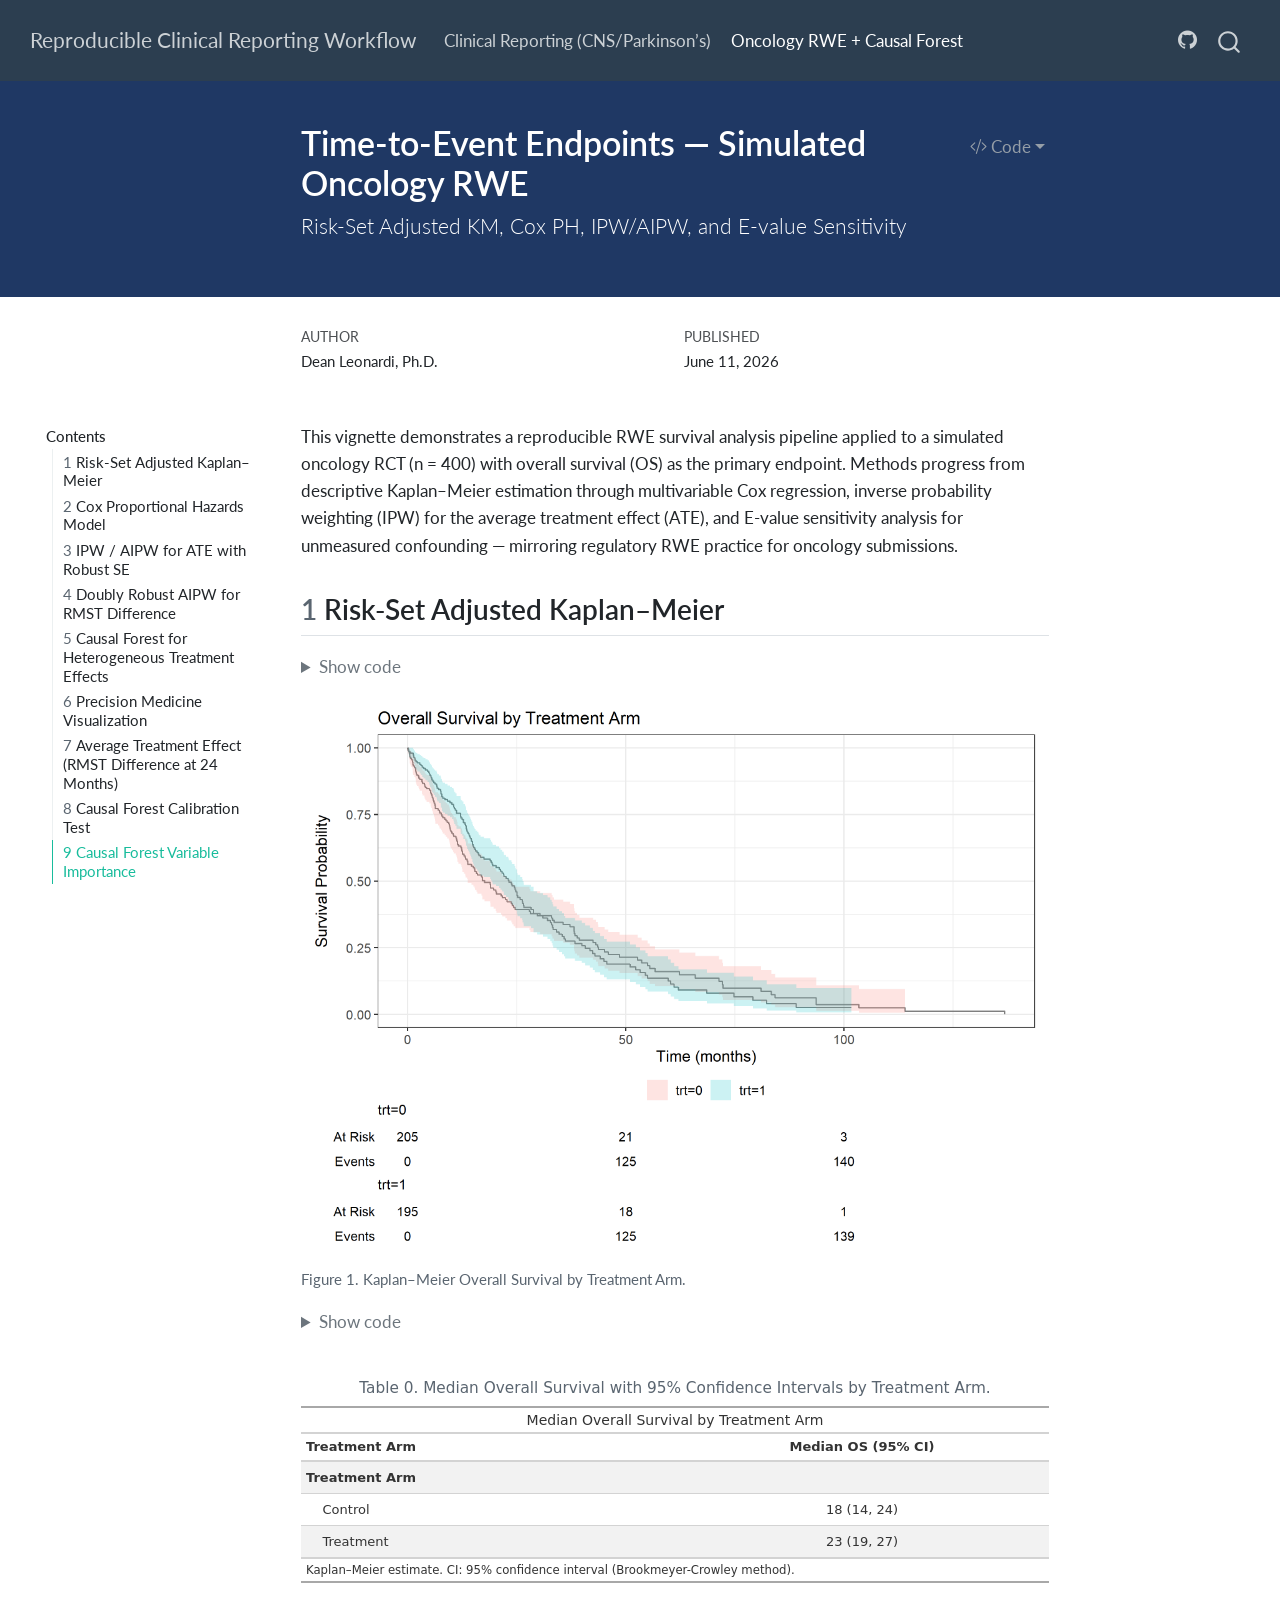
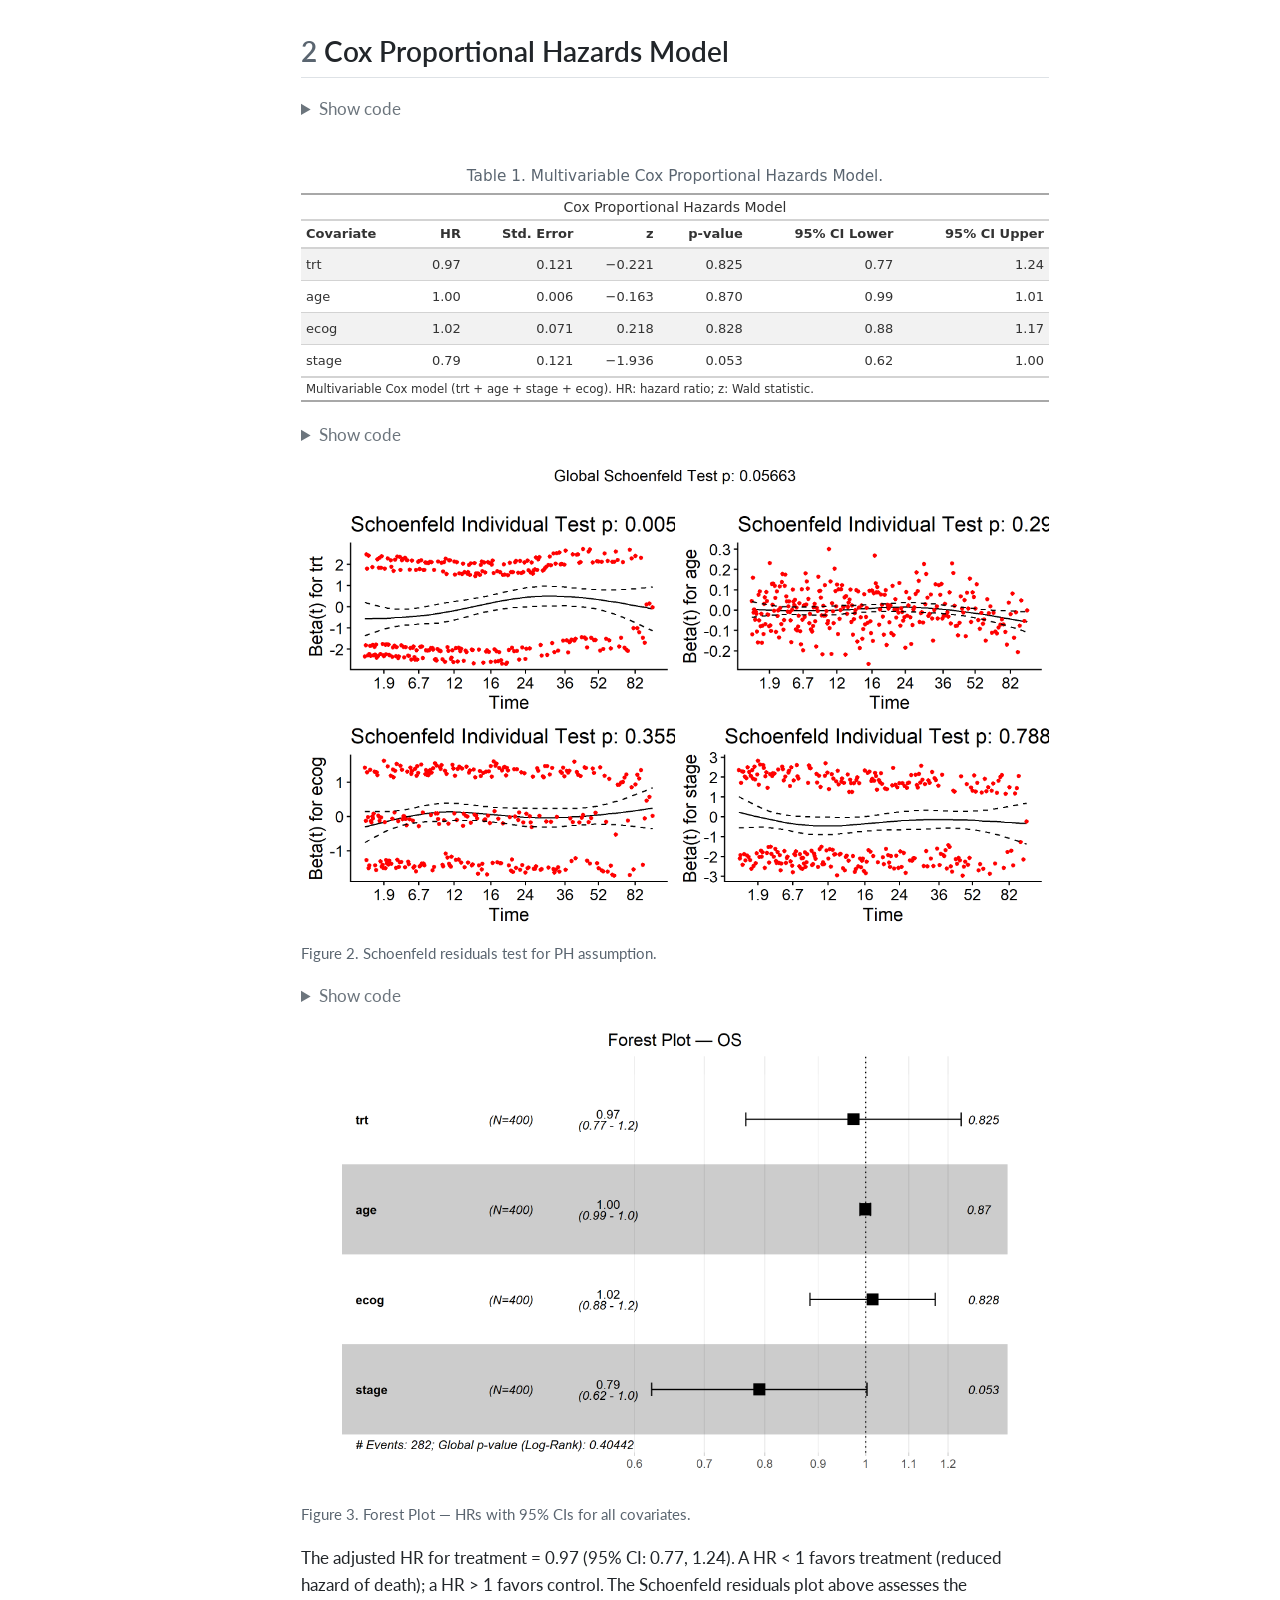
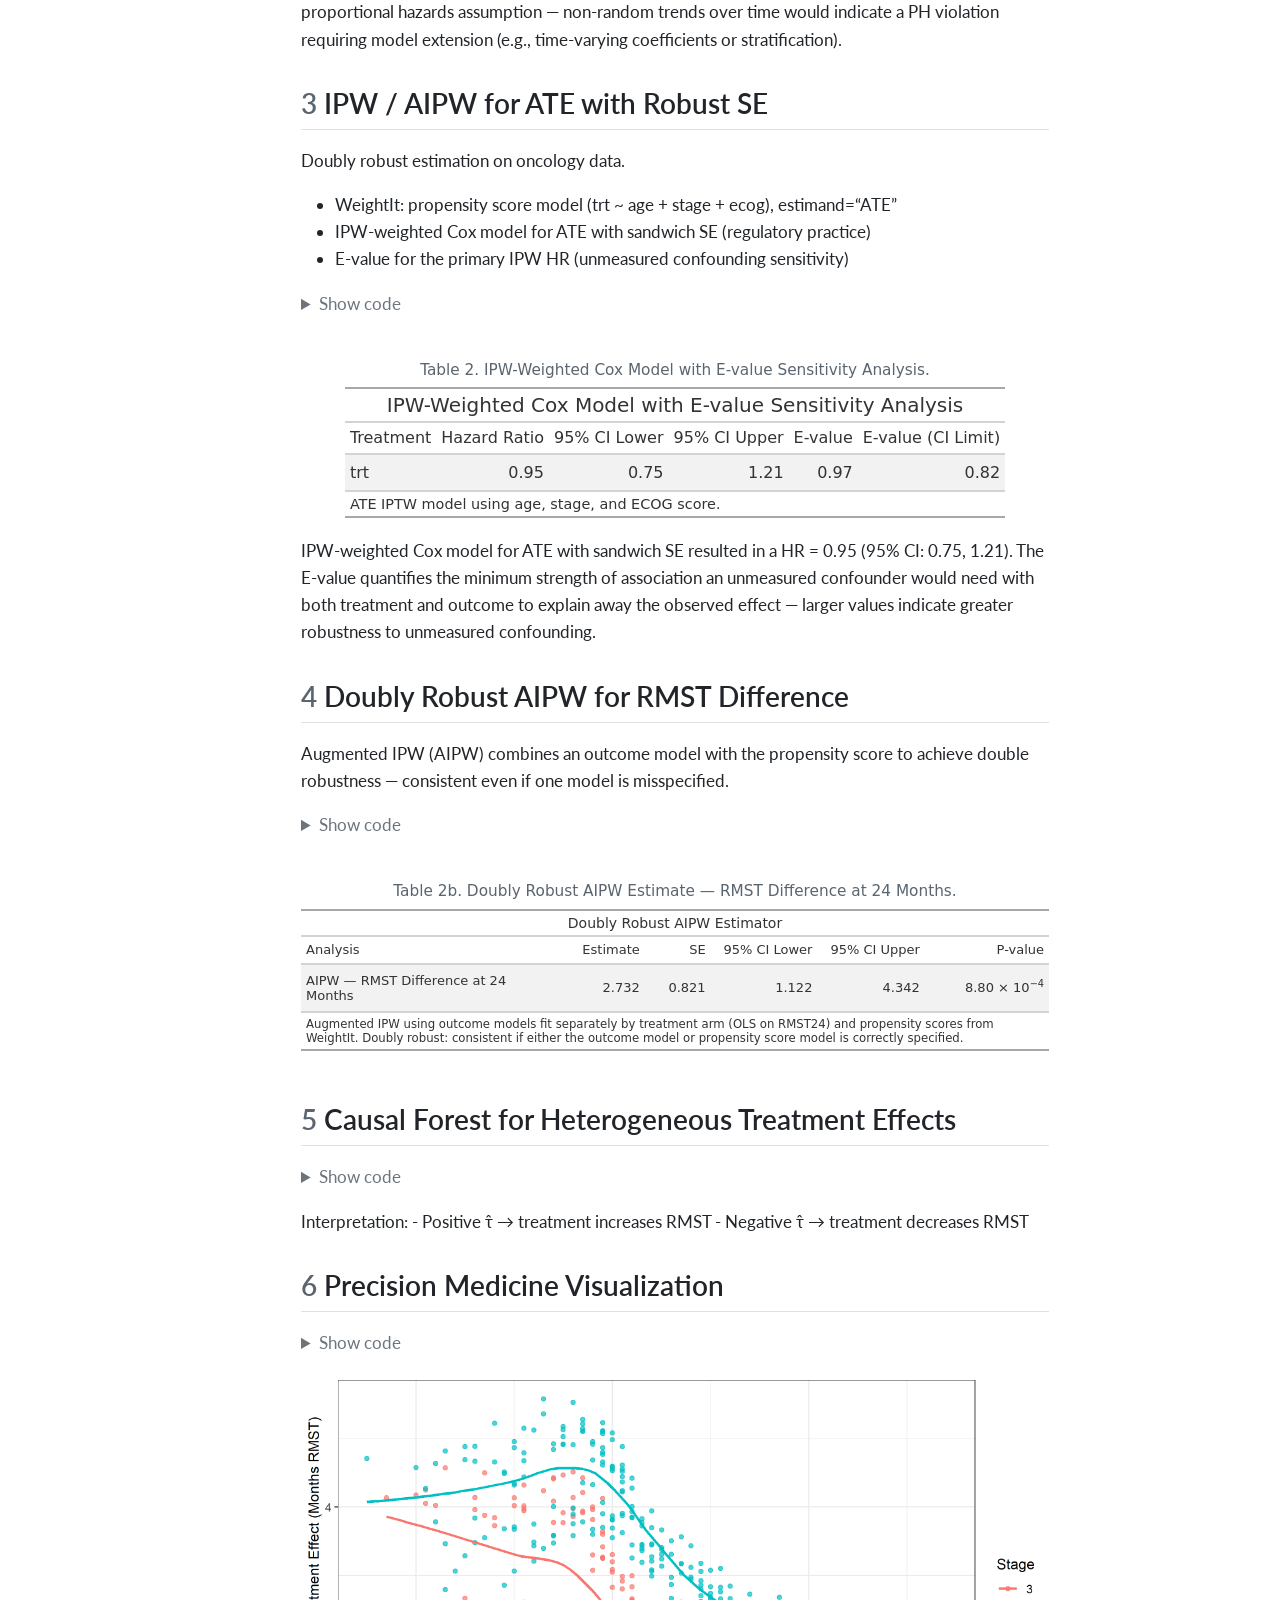
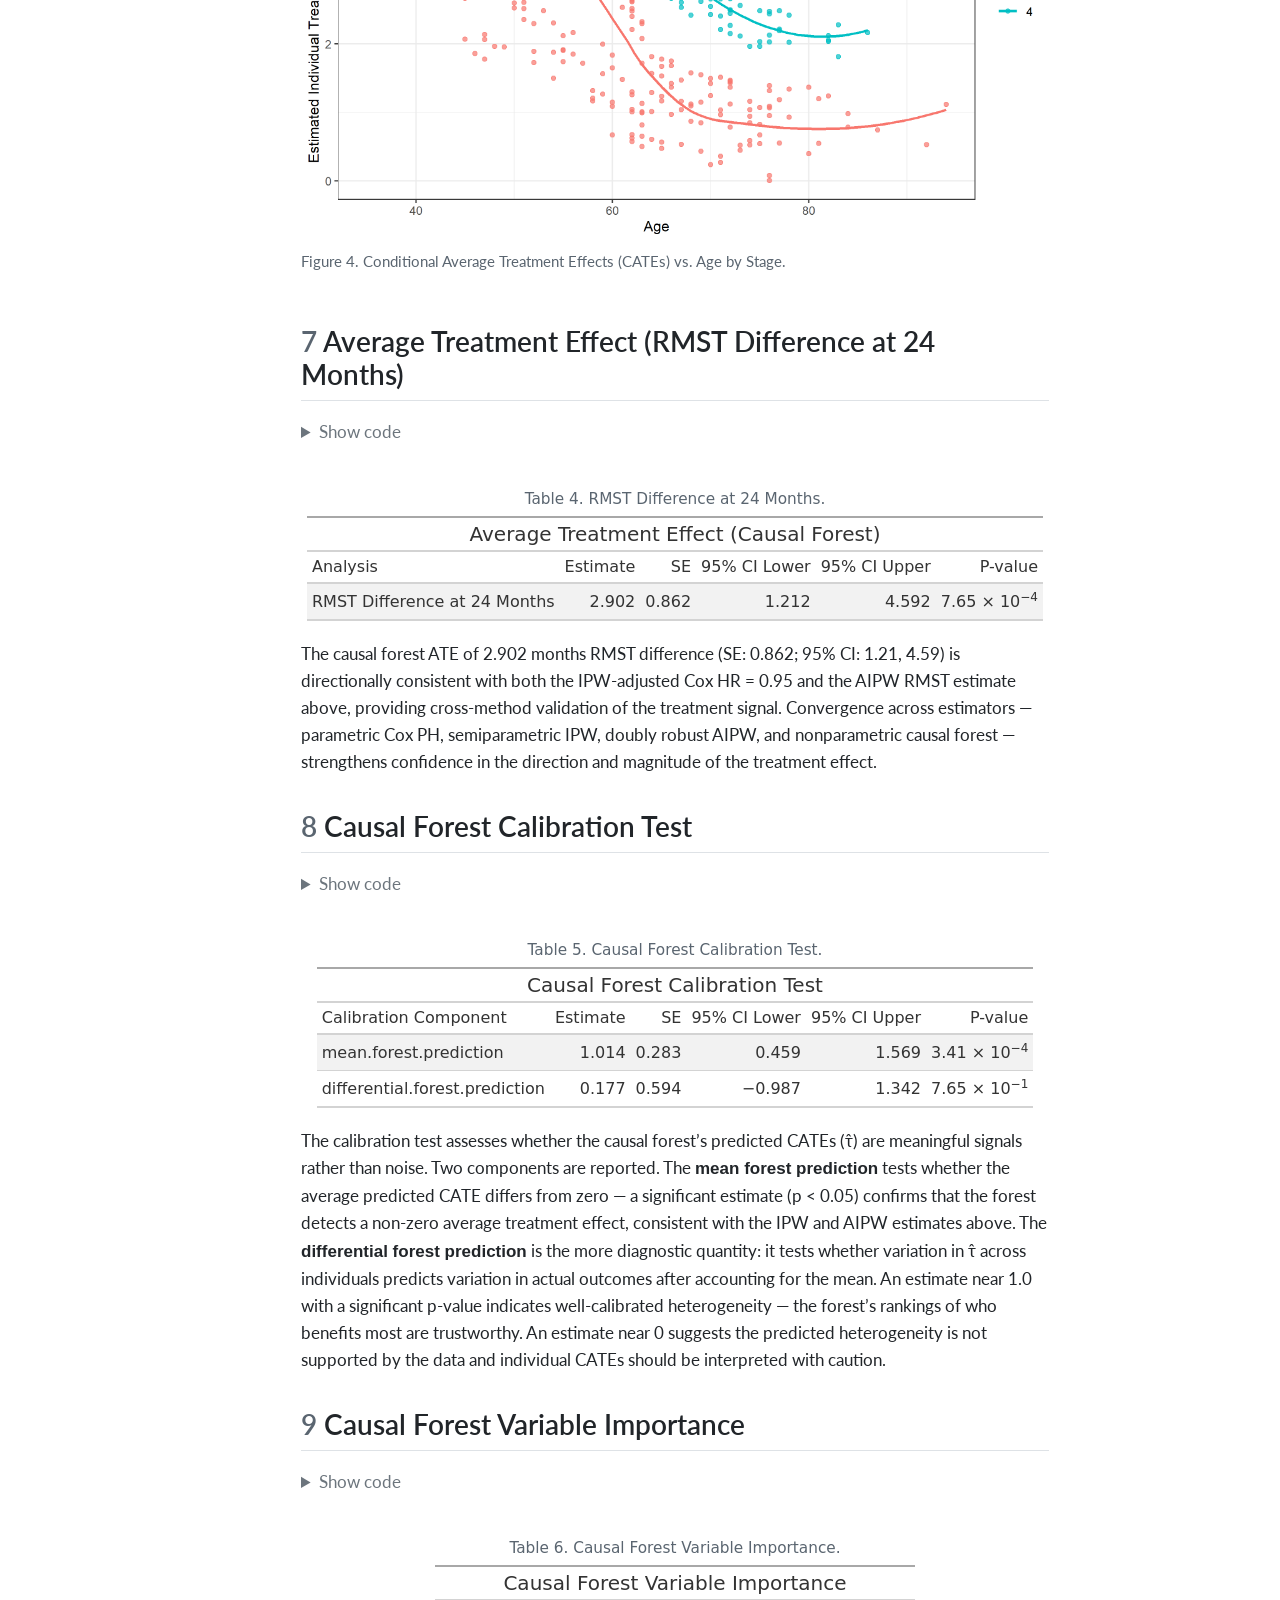
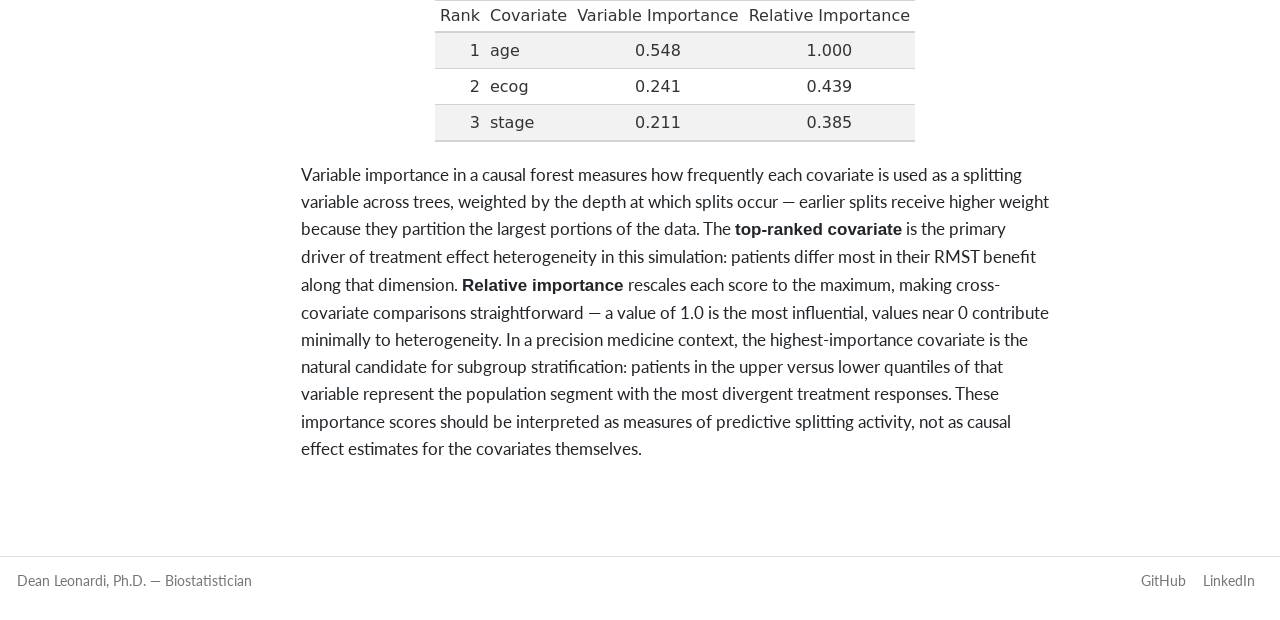
==== commit ceb115f4: "Fix ICC simulation, Module 2 table formatting, update README and theory guide" ====
--- a/docs/oncology_rwe.html
+++ b/docs/oncology_rwe.html
@@ -6,8 +6,8 @@
 
 <meta name="viewport" content="width=device-width, initial-scale=1.0, user-scalable=yes">
 
-<meta name="author" content="Dean Leonardi">
-<meta name="dcterms.date" content="2026-05-30">
+<meta name="author" content="Dean Leonardi, Ph.D.">
+<meta name="dcterms.date" content="2026-06-11">
 
 <title>Time-to-Event Endpoints — Simulated Oncology RWE – Reproducible Clinical Reporting Workflow</title>
 <style>
@@ -183,14 +183,14 @@
       <div>
       <div class="quarto-title-meta-heading">Author</div>
       <div class="quarto-title-meta-contents">
-               <p>Dean Leonardi </p>
+               <p>Dean Leonardi, Ph.D. </p>
             </div>
     </div>
       
       <div>
       <div class="quarto-title-meta-heading">Published</div>
       <div class="quarto-title-meta-contents">
-        <p class="date">May 30, 2026</p>
+        <p class="date">June 11, 2026</p>
       </div>
     </div>
     
@@ -256,23 +256,27 @@
 <div class="cell" data-tbl-cap="Table 0. Median Overall Survival with 95% Confidence Intervals by Treatment Arm.">
 <details class="code-fold">
 <summary>Show code</summary>
-<div class="code-copy-outer-scaffold"><div class="sourceCode cell-code" id="cb2"><pre class="sourceCode numberSource r number-lines code-with-copy"><code class="sourceCode r"><span id="cb2-1"><a href="#cb2-1"></a><span class="fu">survfit</span>(<span class="fu">Surv</span>(os_time, os_event) <span class="sc">~</span> trt, <span class="at">data =</span> data_onc) <span class="sc">|&gt;</span></span>
-<span id="cb2-2"><a href="#cb2-2"></a>  <span class="fu">tbl_survfit</span>(</span>
-<span id="cb2-3"><a href="#cb2-3"></a>    <span class="at">probs    =</span> <span class="fl">0.5</span>,</span>
-<span id="cb2-4"><a href="#cb2-4"></a>    <span class="at">label    =</span> <span class="fu">list</span>(trt <span class="sc">~</span> <span class="st">"Treatment Arm"</span>),</span>
-<span id="cb2-5"><a href="#cb2-5"></a>    <span class="at">label_header =</span> <span class="st">"**Median OS (95% CI)**"</span></span>
-<span id="cb2-6"><a href="#cb2-6"></a>  ) <span class="sc">|&gt;</span></span>
-<span id="cb2-7"><a href="#cb2-7"></a>  <span class="fu">modify_header</span>(label <span class="sc">~</span> <span class="st">"**Treatment Arm**"</span>) <span class="sc">|&gt;</span></span>
-<span id="cb2-8"><a href="#cb2-8"></a>  <span class="fu">bold_labels</span>() <span class="sc">|&gt;</span></span>
-<span id="cb2-9"><a href="#cb2-9"></a>  <span class="fu">as_gt</span>() <span class="sc">|&gt;</span></span>
-<span id="cb2-10"><a href="#cb2-10"></a>  <span class="fu">tab_header</span>(<span class="at">title =</span> <span class="st">"Median Overall Survival by Treatment Arm"</span>) <span class="sc">|&gt;</span></span>
-<span id="cb2-11"><a href="#cb2-11"></a>  <span class="fu">tab_footnote</span>(<span class="at">footnote =</span> <span class="st">"Kaplan–Meier estimate. CI: 95% confidence interval (Brookmeyer-Crowley method)."</span>) <span class="sc">|&gt;</span></span>
-<span id="cb2-12"><a href="#cb2-12"></a>  <span class="fu">tab_options</span>(</span>
-<span id="cb2-13"><a href="#cb2-13"></a>    <span class="at">table.font.size           =</span> <span class="fu">px</span>(<span class="dv">13</span>),</span>
-<span id="cb2-14"><a href="#cb2-14"></a>    <span class="at">heading.title.font.size   =</span> <span class="fu">px</span>(<span class="dv">14</span>),</span>
-<span id="cb2-15"><a href="#cb2-15"></a>    <span class="at">heading.title.font.weight =</span> <span class="st">"bold"</span>,</span>
-<span id="cb2-16"><a href="#cb2-16"></a>    <span class="at">table.width               =</span> <span class="fu">pct</span>(<span class="dv">100</span>)</span>
-<span id="cb2-17"><a href="#cb2-17"></a>  )</span></code></pre></div><button title="Copy to Clipboard" class="code-copy-button"><i class="bi"></i></button></div>
+<div class="code-copy-outer-scaffold"><div class="sourceCode cell-code" id="cb2"><pre class="sourceCode numberSource r number-lines code-with-copy"><code class="sourceCode r"><span id="cb2-1"><a href="#cb2-1"></a><span class="co"># Recode trt to labeled factor for display — does not affect any downstream model objects</span></span>
+<span id="cb2-2"><a href="#cb2-2"></a>data_onc_labelled <span class="ot">&lt;-</span> data_onc <span class="sc">|&gt;</span></span>
+<span id="cb2-3"><a href="#cb2-3"></a>  <span class="fu">mutate</span>(<span class="at">trt =</span> <span class="fu">factor</span>(trt, <span class="at">levels =</span> <span class="fu">c</span>(<span class="dv">0</span>, <span class="dv">1</span>), <span class="at">labels =</span> <span class="fu">c</span>(<span class="st">"Control"</span>, <span class="st">"Treatment"</span>)))</span>
+<span id="cb2-4"><a href="#cb2-4"></a></span>
+<span id="cb2-5"><a href="#cb2-5"></a><span class="fu">survfit</span>(<span class="fu">Surv</span>(os_time, os_event) <span class="sc">~</span> trt, <span class="at">data =</span> data_onc_labelled) <span class="sc">|&gt;</span></span>
+<span id="cb2-6"><a href="#cb2-6"></a>  <span class="fu">tbl_survfit</span>(</span>
+<span id="cb2-7"><a href="#cb2-7"></a>    <span class="at">probs        =</span> <span class="fl">0.5</span>,</span>
+<span id="cb2-8"><a href="#cb2-8"></a>    <span class="at">label        =</span> <span class="fu">list</span>(trt <span class="sc">~</span> <span class="st">"Treatment Arm"</span>),</span>
+<span id="cb2-9"><a href="#cb2-9"></a>    <span class="at">label_header =</span> <span class="st">"**Median OS (95% CI)**"</span></span>
+<span id="cb2-10"><a href="#cb2-10"></a>  ) <span class="sc">|&gt;</span></span>
+<span id="cb2-11"><a href="#cb2-11"></a>  <span class="fu">modify_header</span>(label <span class="sc">~</span> <span class="st">"**Treatment Arm**"</span>) <span class="sc">|&gt;</span></span>
+<span id="cb2-12"><a href="#cb2-12"></a>  <span class="fu">bold_labels</span>() <span class="sc">|&gt;</span></span>
+<span id="cb2-13"><a href="#cb2-13"></a>  <span class="fu">as_gt</span>() <span class="sc">|&gt;</span></span>
+<span id="cb2-14"><a href="#cb2-14"></a>  <span class="fu">tab_header</span>(<span class="at">title =</span> <span class="st">"Median Overall Survival by Treatment Arm"</span>) <span class="sc">|&gt;</span></span>
+<span id="cb2-15"><a href="#cb2-15"></a>  <span class="fu">tab_footnote</span>(<span class="at">footnote =</span> <span class="st">"Kaplan–Meier estimate. CI: 95% confidence interval (Brookmeyer-Crowley method)."</span>) <span class="sc">|&gt;</span></span>
+<span id="cb2-16"><a href="#cb2-16"></a>  <span class="fu">tab_options</span>(</span>
+<span id="cb2-17"><a href="#cb2-17"></a>    <span class="at">table.font.size           =</span> <span class="fu">px</span>(<span class="dv">13</span>),</span>
+<span id="cb2-18"><a href="#cb2-18"></a>    <span class="at">heading.title.font.size   =</span> <span class="fu">px</span>(<span class="dv">14</span>),</span>
+<span id="cb2-19"><a href="#cb2-19"></a>    <span class="at">heading.title.font.weight =</span> <span class="st">"bold"</span>,</span>
+<span id="cb2-20"><a href="#cb2-20"></a>    <span class="at">table.width               =</span> <span class="fu">pct</span>(<span class="dv">100</span>)</span>
+<span id="cb2-21"><a href="#cb2-21"></a>  )</span></code></pre></div><button title="Copy to Clipboard" class="code-copy-button"><i class="bi"></i></button></div>
 </details>
 <div class="cell-output-display">
 <div id="rsngmydfpe" style="padding-left:0px;padding-right:0px;padding-top:10px;padding-bottom:10px;overflow-x:auto;overflow-y:auto;width:auto;height:auto;">
@@ -747,11 +751,11 @@
 </td>
 </tr>
 <tr class="even">
-<td class="gt_row gt_left" headers="label">&nbsp;&nbsp;&nbsp;&nbsp;0</td>
+<td class="gt_row gt_left" headers="label">&nbsp;&nbsp;&nbsp;&nbsp;Control</td>
 <td class="gt_row gt_center" headers="stat_1">18 (14, 24)</td>
 </tr>
 <tr class="odd">
-<td class="gt_row gt_left" headers="label">&nbsp;&nbsp;&nbsp;&nbsp;1</td>
+<td class="gt_row gt_left" headers="label">&nbsp;&nbsp;&nbsp;&nbsp;Treatment</td>
 <td class="gt_row gt_center" headers="stat_1">23 (19, 27)</td>
 </tr>
 </tbody><tfoot>
@@ -779,18 +783,30 @@
 <span id="cb3-6"><a href="#cb3-6"></a>broom<span class="sc">::</span><span class="fu">tidy</span>(cox_os, <span class="at">exponentiate =</span> <span class="cn">TRUE</span>, <span class="at">conf.int =</span> <span class="cn">TRUE</span>) <span class="sc">|&gt;</span></span>
 <span id="cb3-7"><a href="#cb3-7"></a>  <span class="fu">gt</span>() <span class="sc">|&gt;</span></span>
 <span id="cb3-8"><a href="#cb3-8"></a>  <span class="fu">fmt_number</span>(<span class="at">columns =</span> <span class="fu">c</span>(estimate, conf.low, conf.high), <span class="at">decimals =</span> <span class="dv">2</span>) <span class="sc">|&gt;</span></span>
-<span id="cb3-9"><a href="#cb3-9"></a>  <span class="fu">tab_header</span>(<span class="at">title =</span> <span class="st">"Cox Proportional Hazards Model"</span>) <span class="sc">|&gt;</span></span>
-<span id="cb3-10"><a href="#cb3-10"></a>  <span class="fu">tab_style</span>(</span>
-<span id="cb3-11"><a href="#cb3-11"></a>    <span class="at">style     =</span> <span class="fu">cell_text</span>(<span class="at">weight =</span> <span class="st">"bold"</span>),</span>
-<span id="cb3-12"><a href="#cb3-12"></a>    <span class="at">locations =</span> <span class="fu">cells_column_labels</span>()</span>
-<span id="cb3-13"><a href="#cb3-13"></a>  ) <span class="sc">|&gt;</span></span>
-<span id="cb3-14"><a href="#cb3-14"></a>  <span class="fu">tab_footnote</span>(<span class="at">footnote =</span> <span class="st">"Multivariable Cox model (trt + age + stage + ecog)."</span>) <span class="sc">|&gt;</span></span>
-<span id="cb3-15"><a href="#cb3-15"></a>  <span class="fu">tab_options</span>(</span>
-<span id="cb3-16"><a href="#cb3-16"></a>    <span class="at">table.font.size           =</span> <span class="fu">px</span>(<span class="dv">13</span>),</span>
-<span id="cb3-17"><a href="#cb3-17"></a>    <span class="at">heading.title.font.size   =</span> <span class="fu">px</span>(<span class="dv">14</span>),</span>
-<span id="cb3-18"><a href="#cb3-18"></a>    <span class="at">heading.title.font.weight =</span> <span class="st">"bold"</span>,</span>
-<span id="cb3-19"><a href="#cb3-19"></a>    <span class="at">table.width               =</span> <span class="fu">pct</span>(<span class="dv">100</span>)</span>
-<span id="cb3-20"><a href="#cb3-20"></a>  )</span></code></pre></div><button title="Copy to Clipboard" class="code-copy-button"><i class="bi"></i></button></div>
+<span id="cb3-9"><a href="#cb3-9"></a>  <span class="fu">fmt_number</span>(<span class="at">columns =</span> std.error, <span class="at">decimals =</span> <span class="dv">3</span>) <span class="sc">|&gt;</span></span>
+<span id="cb3-10"><a href="#cb3-10"></a>  <span class="fu">fmt_number</span>(<span class="at">columns =</span> statistic, <span class="at">decimals =</span> <span class="dv">3</span>) <span class="sc">|&gt;</span></span>
+<span id="cb3-11"><a href="#cb3-11"></a>  <span class="fu">fmt</span>(<span class="at">columns =</span> p.value, <span class="at">fns =</span> <span class="cf">function</span>(x) <span class="fu">ifelse</span>(x <span class="sc">&lt;</span> <span class="fl">0.001</span>, <span class="st">"&lt; 0.001"</span>, <span class="fu">formatC</span>(x, <span class="at">digits =</span> <span class="dv">3</span>, <span class="at">format =</span> <span class="st">"f"</span>))) <span class="sc">|&gt;</span></span>
+<span id="cb3-12"><a href="#cb3-12"></a>  <span class="fu">cols_label</span>(</span>
+<span id="cb3-13"><a href="#cb3-13"></a>    <span class="at">term      =</span> <span class="st">"Covariate"</span>,</span>
+<span id="cb3-14"><a href="#cb3-14"></a>    <span class="at">estimate  =</span> <span class="st">"HR"</span>,</span>
+<span id="cb3-15"><a href="#cb3-15"></a>    <span class="at">std.error =</span> <span class="st">"Std. Error"</span>,</span>
+<span id="cb3-16"><a href="#cb3-16"></a>    <span class="at">statistic =</span> <span class="st">"z"</span>,</span>
+<span id="cb3-17"><a href="#cb3-17"></a>    <span class="at">p.value   =</span> <span class="st">"p-value"</span>,</span>
+<span id="cb3-18"><a href="#cb3-18"></a>    <span class="at">conf.low  =</span> <span class="st">"95% CI Lower"</span>,</span>
+<span id="cb3-19"><a href="#cb3-19"></a>    <span class="at">conf.high =</span> <span class="st">"95% CI Upper"</span></span>
+<span id="cb3-20"><a href="#cb3-20"></a>  ) <span class="sc">|&gt;</span></span>
+<span id="cb3-21"><a href="#cb3-21"></a>  <span class="fu">tab_header</span>(<span class="at">title =</span> <span class="st">"Cox Proportional Hazards Model"</span>) <span class="sc">|&gt;</span></span>
+<span id="cb3-22"><a href="#cb3-22"></a>  <span class="fu">tab_style</span>(</span>
+<span id="cb3-23"><a href="#cb3-23"></a>    <span class="at">style     =</span> <span class="fu">cell_text</span>(<span class="at">weight =</span> <span class="st">"bold"</span>),</span>
+<span id="cb3-24"><a href="#cb3-24"></a>    <span class="at">locations =</span> <span class="fu">cells_column_labels</span>()</span>
+<span id="cb3-25"><a href="#cb3-25"></a>  ) <span class="sc">|&gt;</span></span>
+<span id="cb3-26"><a href="#cb3-26"></a>  <span class="fu">tab_footnote</span>(<span class="at">footnote =</span> <span class="st">"Multivariable Cox model (trt + age + stage + ecog). HR: hazard ratio; z: Wald statistic."</span>) <span class="sc">|&gt;</span></span>
+<span id="cb3-27"><a href="#cb3-27"></a>  <span class="fu">tab_options</span>(</span>
+<span id="cb3-28"><a href="#cb3-28"></a>    <span class="at">table.font.size           =</span> <span class="fu">px</span>(<span class="dv">13</span>),</span>
+<span id="cb3-29"><a href="#cb3-29"></a>    <span class="at">heading.title.font.size   =</span> <span class="fu">px</span>(<span class="dv">14</span>),</span>
+<span id="cb3-30"><a href="#cb3-30"></a>    <span class="at">heading.title.font.weight =</span> <span class="st">"bold"</span>,</span>
+<span id="cb3-31"><a href="#cb3-31"></a>    <span class="at">table.width               =</span> <span class="fu">pct</span>(<span class="dv">100</span>)</span>
+<span id="cb3-32"><a href="#cb3-32"></a>  )</span></code></pre></div><button title="Copy to Clipboard" class="code-copy-button"><i class="bi"></i></button></div>
 </details>
 <div class="cell-output-display">
 <div id="psyagwtbuf" style="padding-left:0px;padding-right:0px;padding-top:10px;padding-bottom:10px;overflow-x:auto;overflow-y:auto;width:auto;height:auto;">
@@ -1250,55 +1266,55 @@
 <td colspan="7" class="gt_heading gt_title gt_font_normal gt_bottom_border">Cox Proportional Hazards Model</td>
 </tr>
 <tr class="gt_col_headings even">
-<th id="term" class="gt_col_heading gt_columns_bottom_border gt_left" data-quarto-table-cell-role="th" style="font-weight: bold" scope="col">term</th>
-<th id="estimate" class="gt_col_heading gt_columns_bottom_border gt_right" data-quarto-table-cell-role="th" style="font-weight: bold" scope="col">estimate</th>
-<th id="std.error" class="gt_col_heading gt_columns_bottom_border gt_right" data-quarto-table-cell-role="th" style="font-weight: bold" scope="col">std.error</th>
-<th id="statistic" class="gt_col_heading gt_columns_bottom_border gt_right" data-quarto-table-cell-role="th" style="font-weight: bold" scope="col">statistic</th>
-<th id="p.value" class="gt_col_heading gt_columns_bottom_border gt_right" data-quarto-table-cell-role="th" style="font-weight: bold" scope="col">p.value</th>
-<th id="conf.low" class="gt_col_heading gt_columns_bottom_border gt_right" data-quarto-table-cell-role="th" style="font-weight: bold" scope="col">conf.low</th>
-<th id="conf.high" class="gt_col_heading gt_columns_bottom_border gt_right" data-quarto-table-cell-role="th" style="font-weight: bold" scope="col">conf.high</th>
+<th id="term" class="gt_col_heading gt_columns_bottom_border gt_left" data-quarto-table-cell-role="th" style="font-weight: bold" scope="col">Covariate</th>
+<th id="estimate" class="gt_col_heading gt_columns_bottom_border gt_right" data-quarto-table-cell-role="th" style="font-weight: bold" scope="col">HR</th>
+<th id="std.error" class="gt_col_heading gt_columns_bottom_border gt_right" data-quarto-table-cell-role="th" style="font-weight: bold" scope="col">Std. Error</th>
+<th id="statistic" class="gt_col_heading gt_columns_bottom_border gt_right" data-quarto-table-cell-role="th" style="font-weight: bold" scope="col">z</th>
+<th id="p.value" class="gt_col_heading gt_columns_bottom_border gt_right" data-quarto-table-cell-role="th" style="font-weight: bold" scope="col">p-value</th>
+<th id="conf.low" class="gt_col_heading gt_columns_bottom_border gt_right" data-quarto-table-cell-role="th" style="font-weight: bold" scope="col">95% CI Lower</th>
+<th id="conf.high" class="gt_col_heading gt_columns_bottom_border gt_right" data-quarto-table-cell-role="th" style="font-weight: bold" scope="col">95% CI Upper</th>
 </tr>
 </thead>
 <tbody class="gt_table_body">
 <tr class="odd">
 <td class="gt_row gt_left" headers="term">trt</td>
 <td class="gt_row gt_right" headers="estimate">0.97</td>
-<td class="gt_row gt_right" headers="std.error">0.121424842</td>
-<td class="gt_row gt_right" headers="statistic">-0.2213271</td>
-<td class="gt_row gt_right" headers="p.value">0.82483775</td>
+<td class="gt_row gt_right" headers="std.error">0.121</td>
+<td class="gt_row gt_right" headers="statistic">−0.221</td>
+<td class="gt_row gt_right" headers="p.value">0.825</td>
 <td class="gt_row gt_right" headers="conf.low">0.77</td>
 <td class="gt_row gt_right" headers="conf.high">1.24</td>
 </tr>
 <tr class="even">
 <td class="gt_row gt_left" headers="term">age</td>
 <td class="gt_row gt_right" headers="estimate">1.00</td>
-<td class="gt_row gt_right" headers="std.error">0.005935437</td>
-<td class="gt_row gt_right" headers="statistic">-0.1630474</td>
-<td class="gt_row gt_right" headers="p.value">0.87048113</td>
+<td class="gt_row gt_right" headers="std.error">0.006</td>
+<td class="gt_row gt_right" headers="statistic">−0.163</td>
+<td class="gt_row gt_right" headers="p.value">0.870</td>
 <td class="gt_row gt_right" headers="conf.low">0.99</td>
 <td class="gt_row gt_right" headers="conf.high">1.01</td>
 </tr>
 <tr class="odd">
 <td class="gt_row gt_left" headers="term">ecog</td>
 <td class="gt_row gt_right" headers="estimate">1.02</td>
-<td class="gt_row gt_right" headers="std.error">0.070610937</td>
-<td class="gt_row gt_right" headers="statistic">0.2178783</td>
-<td class="gt_row gt_right" headers="p.value">0.82752390</td>
+<td class="gt_row gt_right" headers="std.error">0.071</td>
+<td class="gt_row gt_right" headers="statistic">0.218</td>
+<td class="gt_row gt_right" headers="p.value">0.828</td>
 <td class="gt_row gt_right" headers="conf.low">0.88</td>
 <td class="gt_row gt_right" headers="conf.high">1.17</td>
 </tr>
 <tr class="even">
 <td class="gt_row gt_left" headers="term">stage</td>
 <td class="gt_row gt_right" headers="estimate">0.79</td>
-<td class="gt_row gt_right" headers="std.error">0.121419761</td>
-<td class="gt_row gt_right" headers="statistic">-1.9363763</td>
-<td class="gt_row gt_right" headers="p.value">0.05282163</td>
+<td class="gt_row gt_right" headers="std.error">0.121</td>
+<td class="gt_row gt_right" headers="statistic">−1.936</td>
+<td class="gt_row gt_right" headers="p.value">0.053</td>
 <td class="gt_row gt_right" headers="conf.low">0.62</td>
 <td class="gt_row gt_right" headers="conf.high">1.00</td>
 </tr>
 </tbody><tfoot>
 <tr class="gt_footnotes odd">
-<td colspan="7" class="gt_footnote">Multivariable Cox model (trt + age + stage + ecog).</td>
+<td colspan="7" class="gt_footnote">Multivariable Cox model (trt + age + stage + ecog). HR: hazard ratio; z: Wald statistic.</td>
 </tr>
 </tfoot>
 
@@ -4541,7 +4557,7 @@
 <div class="code-copy-outer-scaffold"><div class="sourceCode" id="cb13" data-shortcodes="false"><pre class="sourceCode numberSource markdown number-lines code-with-copy"><code class="sourceCode markdown"><span id="cb13-1"><a href="#cb13-1"></a><span class="co">---</span></span>
 <span id="cb13-2"><a href="#cb13-2"></a><span class="an">title:</span><span class="co"> "Time-to-Event Endpoints — Simulated Oncology RWE"</span></span>
 <span id="cb13-3"><a href="#cb13-3"></a><span class="an">subtitle:</span><span class="co"> "Risk-Set Adjusted KM, Cox PH, IPW/AIPW, and E-value Sensitivity"</span></span>
-<span id="cb13-4"><a href="#cb13-4"></a><span class="an">author:</span><span class="co"> "Dean Leonardi"</span></span>
+<span id="cb13-4"><a href="#cb13-4"></a><span class="an">author:</span><span class="co"> "Dean Leonardi, Ph.D."</span></span>
 <span id="cb13-5"><a href="#cb13-5"></a><span class="an">date:</span><span class="co"> today</span></span>
 <span id="cb13-6"><a href="#cb13-6"></a><span class="co">---</span></span>
 <span id="cb13-7"><a href="#cb13-7"></a></span>
@@ -4596,413 +4612,429 @@
 <span id="cb13-62"><a href="#cb13-62"></a><span class="co">#| warning: false</span></span>
 <span id="cb13-63"><a href="#cb13-63"></a><span class="co">#| message: false</span></span>
 <span id="cb13-64"><a href="#cb13-64"></a></span>
-<span id="cb13-65"><a href="#cb13-65"></a><span class="fu">survfit</span>(<span class="fu">Surv</span>(os_time, os_event) <span class="sc">~</span> trt, <span class="at">data =</span> data_onc) <span class="sc">|&gt;</span></span>
-<span id="cb13-66"><a href="#cb13-66"></a>  <span class="fu">tbl_survfit</span>(</span>
-<span id="cb13-67"><a href="#cb13-67"></a>    <span class="at">probs    =</span> <span class="fl">0.5</span>,</span>
-<span id="cb13-68"><a href="#cb13-68"></a>    <span class="at">label    =</span> <span class="fu">list</span>(trt <span class="sc">~</span> <span class="st">"Treatment Arm"</span>),</span>
-<span id="cb13-69"><a href="#cb13-69"></a>    <span class="at">label_header =</span> <span class="st">"**Median OS (95% CI)**"</span></span>
-<span id="cb13-70"><a href="#cb13-70"></a>  ) <span class="sc">|&gt;</span></span>
-<span id="cb13-71"><a href="#cb13-71"></a>  <span class="fu">modify_header</span>(label <span class="sc">~</span> <span class="st">"**Treatment Arm**"</span>) <span class="sc">|&gt;</span></span>
-<span id="cb13-72"><a href="#cb13-72"></a>  <span class="fu">bold_labels</span>() <span class="sc">|&gt;</span></span>
-<span id="cb13-73"><a href="#cb13-73"></a>  <span class="fu">as_gt</span>() <span class="sc">|&gt;</span></span>
-<span id="cb13-74"><a href="#cb13-74"></a>  <span class="fu">tab_header</span>(<span class="at">title =</span> <span class="st">"Median Overall Survival by Treatment Arm"</span>) <span class="sc">|&gt;</span></span>
-<span id="cb13-75"><a href="#cb13-75"></a>  <span class="fu">tab_footnote</span>(<span class="at">footnote =</span> <span class="st">"Kaplan–Meier estimate. CI: 95% confidence interval (Brookmeyer-Crowley method)."</span>) <span class="sc">|&gt;</span></span>
-<span id="cb13-76"><a href="#cb13-76"></a>  <span class="fu">tab_options</span>(</span>
-<span id="cb13-77"><a href="#cb13-77"></a>    <span class="at">table.font.size           =</span> <span class="fu">px</span>(<span class="dv">13</span>),</span>
-<span id="cb13-78"><a href="#cb13-78"></a>    <span class="at">heading.title.font.size   =</span> <span class="fu">px</span>(<span class="dv">14</span>),</span>
-<span id="cb13-79"><a href="#cb13-79"></a>    <span class="at">heading.title.font.weight =</span> <span class="st">"bold"</span>,</span>
-<span id="cb13-80"><a href="#cb13-80"></a>    <span class="at">table.width               =</span> <span class="fu">pct</span>(<span class="dv">100</span>)</span>
-<span id="cb13-81"><a href="#cb13-81"></a>  )</span>
-<span id="cb13-82"><a href="#cb13-82"></a><span class="in">```</span></span>
-<span id="cb13-83"><a href="#cb13-83"></a></span>
-<span id="cb13-84"><a href="#cb13-84"></a><span class="fu">## Cox Proportional Hazards Model</span></span>
-<span id="cb13-85"><a href="#cb13-85"></a></span>
-<span id="cb13-88"><a href="#cb13-88"></a><span class="in">```{r}</span></span>
-<span id="cb13-89"><a href="#cb13-89"></a><span class="co">#| label: cox-model</span></span>
-<span id="cb13-90"><a href="#cb13-90"></a><span class="co">#| tbl-cap: "Table 1. Multivariable Cox Proportional Hazards Model."</span></span>
-<span id="cb13-91"><a href="#cb13-91"></a><span class="co">#| warning: false</span></span>
-<span id="cb13-92"><a href="#cb13-92"></a><span class="co">#| message: false</span></span>
-<span id="cb13-93"><a href="#cb13-93"></a></span>
-<span id="cb13-94"><a href="#cb13-94"></a>cox_os <span class="ot">&lt;-</span> <span class="fu">coxph</span>(</span>
-<span id="cb13-95"><a href="#cb13-95"></a>  <span class="fu">Surv</span>(os_time, os_event) <span class="sc">~</span> trt <span class="sc">+</span> age <span class="sc">+</span> ecog <span class="sc">+</span> stage,</span>
-<span id="cb13-96"><a href="#cb13-96"></a>  <span class="at">data =</span> data_onc, <span class="at">ties =</span> <span class="st">"efron"</span></span>
-<span id="cb13-97"><a href="#cb13-97"></a>)</span>
-<span id="cb13-98"><a href="#cb13-98"></a></span>
-<span id="cb13-99"><a href="#cb13-99"></a>broom<span class="sc">::</span><span class="fu">tidy</span>(cox_os, <span class="at">exponentiate =</span> <span class="cn">TRUE</span>, <span class="at">conf.int =</span> <span class="cn">TRUE</span>) <span class="sc">|&gt;</span></span>
-<span id="cb13-100"><a href="#cb13-100"></a>  <span class="fu">gt</span>() <span class="sc">|&gt;</span></span>
-<span id="cb13-101"><a href="#cb13-101"></a>  <span class="fu">fmt_number</span>(<span class="at">columns =</span> <span class="fu">c</span>(estimate, conf.low, conf.high), <span class="at">decimals =</span> <span class="dv">2</span>) <span class="sc">|&gt;</span></span>
-<span id="cb13-102"><a href="#cb13-102"></a>  <span class="fu">tab_header</span>(<span class="at">title =</span> <span class="st">"Cox Proportional Hazards Model"</span>) <span class="sc">|&gt;</span></span>
-<span id="cb13-103"><a href="#cb13-103"></a>  <span class="fu">tab_style</span>(</span>
-<span id="cb13-104"><a href="#cb13-104"></a>    <span class="at">style     =</span> <span class="fu">cell_text</span>(<span class="at">weight =</span> <span class="st">"bold"</span>),</span>
-<span id="cb13-105"><a href="#cb13-105"></a>    <span class="at">locations =</span> <span class="fu">cells_column_labels</span>()</span>
-<span id="cb13-106"><a href="#cb13-106"></a>  ) <span class="sc">|&gt;</span></span>
-<span id="cb13-107"><a href="#cb13-107"></a>  <span class="fu">tab_footnote</span>(<span class="at">footnote =</span> <span class="st">"Multivariable Cox model (trt + age + stage + ecog)."</span>) <span class="sc">|&gt;</span></span>
-<span id="cb13-108"><a href="#cb13-108"></a>  <span class="fu">tab_options</span>(</span>
-<span id="cb13-109"><a href="#cb13-109"></a>    <span class="at">table.font.size           =</span> <span class="fu">px</span>(<span class="dv">13</span>),</span>
-<span id="cb13-110"><a href="#cb13-110"></a>    <span class="at">heading.title.font.size   =</span> <span class="fu">px</span>(<span class="dv">14</span>),</span>
-<span id="cb13-111"><a href="#cb13-111"></a>    <span class="at">heading.title.font.weight =</span> <span class="st">"bold"</span>,</span>
-<span id="cb13-112"><a href="#cb13-112"></a>    <span class="at">table.width               =</span> <span class="fu">pct</span>(<span class="dv">100</span>)</span>
-<span id="cb13-113"><a href="#cb13-113"></a>  )</span>
-<span id="cb13-114"><a href="#cb13-114"></a><span class="in">```</span></span>
-<span id="cb13-115"><a href="#cb13-115"></a></span>
-<span id="cb13-118"><a href="#cb13-118"></a><span class="in">```{r}</span></span>
-<span id="cb13-119"><a href="#cb13-119"></a><span class="co">#| label: schoenfeld-residuals</span></span>
-<span id="cb13-120"><a href="#cb13-120"></a><span class="co">#| fig-cap: "Figure 2. Schoenfeld residuals test for PH assumption."</span></span>
-<span id="cb13-121"><a href="#cb13-121"></a><span class="co">#| fig-width: 8</span></span>
-<span id="cb13-122"><a href="#cb13-122"></a><span class="co">#| fig-height: 5</span></span>
-<span id="cb13-123"><a href="#cb13-123"></a><span class="co">#| warning: false</span></span>
-<span id="cb13-124"><a href="#cb13-124"></a><span class="co">#| message: false</span></span>
-<span id="cb13-125"><a href="#cb13-125"></a></span>
-<span id="cb13-126"><a href="#cb13-126"></a>ph_test <span class="ot">&lt;-</span> <span class="fu">cox.zph</span>(cox_os)</span>
-<span id="cb13-127"><a href="#cb13-127"></a><span class="fu">ggcoxzph</span>(ph_test)</span>
-<span id="cb13-128"><a href="#cb13-128"></a><span class="in">```</span></span>
-<span id="cb13-129"><a href="#cb13-129"></a></span>
-<span id="cb13-132"><a href="#cb13-132"></a><span class="in">```{r}</span></span>
-<span id="cb13-133"><a href="#cb13-133"></a><span class="co">#| label: forest-plot</span></span>
-<span id="cb13-134"><a href="#cb13-134"></a><span class="co">#| fig-cap: "Figure 3. Forest Plot — HRs with 95% CIs for all covariates."</span></span>
-<span id="cb13-135"><a href="#cb13-135"></a><span class="co">#| fig-width: 8</span></span>
-<span id="cb13-136"><a href="#cb13-136"></a><span class="co">#| fig-height: 5</span></span>
-<span id="cb13-137"><a href="#cb13-137"></a><span class="co">#| warning: false</span></span>
-<span id="cb13-138"><a href="#cb13-138"></a><span class="co">#| message: false</span></span>
-<span id="cb13-139"><a href="#cb13-139"></a></span>
-<span id="cb13-140"><a href="#cb13-140"></a><span class="fu">ggforest</span>(cox_os, <span class="at">data =</span> data_onc,</span>
-<span id="cb13-141"><a href="#cb13-141"></a>         <span class="at">main     =</span> <span class="st">"Forest Plot — OS"</span>,</span>
-<span id="cb13-142"><a href="#cb13-142"></a>         <span class="at">fontsize =</span> <span class="fl">0.85</span>)</span>
-<span id="cb13-143"><a href="#cb13-143"></a><span class="in">```</span></span>
-<span id="cb13-144"><a href="#cb13-144"></a></span>
-<span id="cb13-145"><a href="#cb13-145"></a>The adjusted HR for treatment = <span class="in">`r round(exp(coef(cox_os)["trt"]), 2)`</span> (95% CI: <span class="in">`r round(exp(confint(cox_os)["trt", 1]), 2)`</span>, <span class="in">`r round(exp(confint(cox_os)["trt", 2]), 2)`</span>). A HR <span class="sc">\&lt;</span> 1 favors treatment (reduced hazard of death); a HR <span class="sc">\&gt;</span> 1 favors control. The Schoenfeld residuals plot above assesses the proportional hazards assumption — non-random trends over time would indicate a PH violation requiring model extension (e.g., time-varying coefficients or stratification).</span>
-<span id="cb13-146"><a href="#cb13-146"></a></span>
-<span id="cb13-147"><a href="#cb13-147"></a><span class="fu">## IPW / AIPW for ATE with Robust SE</span></span>
-<span id="cb13-148"><a href="#cb13-148"></a></span>
-<span id="cb13-149"><a href="#cb13-149"></a>Doubly robust estimation on oncology data.</span>
-<span id="cb13-150"><a href="#cb13-150"></a></span>
-<span id="cb13-151"><a href="#cb13-151"></a><span class="ss">- </span>WeightIt: propensity score model (trt \~ age + stage + ecog), estimand="ATE"</span>
-<span id="cb13-152"><a href="#cb13-152"></a><span class="ss">- </span>IPW-weighted Cox model for ATE with sandwich SE (regulatory practice)</span>
-<span id="cb13-153"><a href="#cb13-153"></a><span class="ss">- </span>E-value for the primary IPW HR (unmeasured confounding sensitivity)</span>
-<span id="cb13-154"><a href="#cb13-154"></a></span>
-<span id="cb13-157"><a href="#cb13-157"></a><span class="in">```{r}</span></span>
-<span id="cb13-158"><a href="#cb13-158"></a><span class="co">#| label: ipw-aipw</span></span>
-<span id="cb13-159"><a href="#cb13-159"></a><span class="co">#| tbl-cap: "Table 2. IPW-Weighted Cox Model with E-value Sensitivity Analysis."</span></span>
-<span id="cb13-160"><a href="#cb13-160"></a><span class="co">#| warning: false</span></span>
-<span id="cb13-161"><a href="#cb13-161"></a><span class="co">#| message: false</span></span>
+<span id="cb13-65"><a href="#cb13-65"></a><span class="co"># Recode trt to labeled factor for display — does not affect any downstream model objects</span></span>
+<span id="cb13-66"><a href="#cb13-66"></a>data_onc_labelled <span class="ot">&lt;-</span> data_onc <span class="sc">|&gt;</span></span>
+<span id="cb13-67"><a href="#cb13-67"></a>  <span class="fu">mutate</span>(<span class="at">trt =</span> <span class="fu">factor</span>(trt, <span class="at">levels =</span> <span class="fu">c</span>(<span class="dv">0</span>, <span class="dv">1</span>), <span class="at">labels =</span> <span class="fu">c</span>(<span class="st">"Control"</span>, <span class="st">"Treatment"</span>)))</span>
+<span id="cb13-68"><a href="#cb13-68"></a></span>
+<span id="cb13-69"><a href="#cb13-69"></a><span class="fu">survfit</span>(<span class="fu">Surv</span>(os_time, os_event) <span class="sc">~</span> trt, <span class="at">data =</span> data_onc_labelled) <span class="sc">|&gt;</span></span>
+<span id="cb13-70"><a href="#cb13-70"></a>  <span class="fu">tbl_survfit</span>(</span>
+<span id="cb13-71"><a href="#cb13-71"></a>    <span class="at">probs        =</span> <span class="fl">0.5</span>,</span>
+<span id="cb13-72"><a href="#cb13-72"></a>    <span class="at">label        =</span> <span class="fu">list</span>(trt <span class="sc">~</span> <span class="st">"Treatment Arm"</span>),</span>
+<span id="cb13-73"><a href="#cb13-73"></a>    <span class="at">label_header =</span> <span class="st">"**Median OS (95% CI)**"</span></span>
+<span id="cb13-74"><a href="#cb13-74"></a>  ) <span class="sc">|&gt;</span></span>
+<span id="cb13-75"><a href="#cb13-75"></a>  <span class="fu">modify_header</span>(label <span class="sc">~</span> <span class="st">"**Treatment Arm**"</span>) <span class="sc">|&gt;</span></span>
+<span id="cb13-76"><a href="#cb13-76"></a>  <span class="fu">bold_labels</span>() <span class="sc">|&gt;</span></span>
+<span id="cb13-77"><a href="#cb13-77"></a>  <span class="fu">as_gt</span>() <span class="sc">|&gt;</span></span>
+<span id="cb13-78"><a href="#cb13-78"></a>  <span class="fu">tab_header</span>(<span class="at">title =</span> <span class="st">"Median Overall Survival by Treatment Arm"</span>) <span class="sc">|&gt;</span></span>
+<span id="cb13-79"><a href="#cb13-79"></a>  <span class="fu">tab_footnote</span>(<span class="at">footnote =</span> <span class="st">"Kaplan–Meier estimate. CI: 95% confidence interval (Brookmeyer-Crowley method)."</span>) <span class="sc">|&gt;</span></span>
+<span id="cb13-80"><a href="#cb13-80"></a>  <span class="fu">tab_options</span>(</span>
+<span id="cb13-81"><a href="#cb13-81"></a>    <span class="at">table.font.size           =</span> <span class="fu">px</span>(<span class="dv">13</span>),</span>
+<span id="cb13-82"><a href="#cb13-82"></a>    <span class="at">heading.title.font.size   =</span> <span class="fu">px</span>(<span class="dv">14</span>),</span>
+<span id="cb13-83"><a href="#cb13-83"></a>    <span class="at">heading.title.font.weight =</span> <span class="st">"bold"</span>,</span>
+<span id="cb13-84"><a href="#cb13-84"></a>    <span class="at">table.width               =</span> <span class="fu">pct</span>(<span class="dv">100</span>)</span>
+<span id="cb13-85"><a href="#cb13-85"></a>  )</span>
+<span id="cb13-86"><a href="#cb13-86"></a><span class="in">```</span></span>
+<span id="cb13-87"><a href="#cb13-87"></a></span>
+<span id="cb13-88"><a href="#cb13-88"></a><span class="fu">## Cox Proportional Hazards Model</span></span>
+<span id="cb13-89"><a href="#cb13-89"></a></span>
+<span id="cb13-92"><a href="#cb13-92"></a><span class="in">```{r}</span></span>
+<span id="cb13-93"><a href="#cb13-93"></a><span class="co">#| label: cox-model</span></span>
+<span id="cb13-94"><a href="#cb13-94"></a><span class="co">#| tbl-cap: "Table 1. Multivariable Cox Proportional Hazards Model."</span></span>
+<span id="cb13-95"><a href="#cb13-95"></a><span class="co">#| warning: false</span></span>
+<span id="cb13-96"><a href="#cb13-96"></a><span class="co">#| message: false</span></span>
+<span id="cb13-97"><a href="#cb13-97"></a></span>
+<span id="cb13-98"><a href="#cb13-98"></a>cox_os <span class="ot">&lt;-</span> <span class="fu">coxph</span>(</span>
+<span id="cb13-99"><a href="#cb13-99"></a>  <span class="fu">Surv</span>(os_time, os_event) <span class="sc">~</span> trt <span class="sc">+</span> age <span class="sc">+</span> ecog <span class="sc">+</span> stage,</span>
+<span id="cb13-100"><a href="#cb13-100"></a>  <span class="at">data =</span> data_onc, <span class="at">ties =</span> <span class="st">"efron"</span></span>
+<span id="cb13-101"><a href="#cb13-101"></a>)</span>
+<span id="cb13-102"><a href="#cb13-102"></a></span>
+<span id="cb13-103"><a href="#cb13-103"></a>broom<span class="sc">::</span><span class="fu">tidy</span>(cox_os, <span class="at">exponentiate =</span> <span class="cn">TRUE</span>, <span class="at">conf.int =</span> <span class="cn">TRUE</span>) <span class="sc">|&gt;</span></span>
+<span id="cb13-104"><a href="#cb13-104"></a>  <span class="fu">gt</span>() <span class="sc">|&gt;</span></span>
+<span id="cb13-105"><a href="#cb13-105"></a>  <span class="fu">fmt_number</span>(<span class="at">columns =</span> <span class="fu">c</span>(estimate, conf.low, conf.high), <span class="at">decimals =</span> <span class="dv">2</span>) <span class="sc">|&gt;</span></span>
+<span id="cb13-106"><a href="#cb13-106"></a>  <span class="fu">fmt_number</span>(<span class="at">columns =</span> std.error, <span class="at">decimals =</span> <span class="dv">3</span>) <span class="sc">|&gt;</span></span>
+<span id="cb13-107"><a href="#cb13-107"></a>  <span class="fu">fmt_number</span>(<span class="at">columns =</span> statistic, <span class="at">decimals =</span> <span class="dv">3</span>) <span class="sc">|&gt;</span></span>
+<span id="cb13-108"><a href="#cb13-108"></a>  <span class="fu">fmt</span>(<span class="at">columns =</span> p.value, <span class="at">fns =</span> <span class="cf">function</span>(x) <span class="fu">ifelse</span>(x <span class="sc">&lt;</span> <span class="fl">0.001</span>, <span class="st">"&lt; 0.001"</span>, <span class="fu">formatC</span>(x, <span class="at">digits =</span> <span class="dv">3</span>, <span class="at">format =</span> <span class="st">"f"</span>))) <span class="sc">|&gt;</span></span>
+<span id="cb13-109"><a href="#cb13-109"></a>  <span class="fu">cols_label</span>(</span>
+<span id="cb13-110"><a href="#cb13-110"></a>    <span class="at">term      =</span> <span class="st">"Covariate"</span>,</span>
+<span id="cb13-111"><a href="#cb13-111"></a>    <span class="at">estimate  =</span> <span class="st">"HR"</span>,</span>
+<span id="cb13-112"><a href="#cb13-112"></a>    <span class="at">std.error =</span> <span class="st">"Std. Error"</span>,</span>
+<span id="cb13-113"><a href="#cb13-113"></a>    <span class="at">statistic =</span> <span class="st">"z"</span>,</span>
+<span id="cb13-114"><a href="#cb13-114"></a>    <span class="at">p.value   =</span> <span class="st">"p-value"</span>,</span>
+<span id="cb13-115"><a href="#cb13-115"></a>    <span class="at">conf.low  =</span> <span class="st">"95% CI Lower"</span>,</span>
+<span id="cb13-116"><a href="#cb13-116"></a>    <span class="at">conf.high =</span> <span class="st">"95% CI Upper"</span></span>
+<span id="cb13-117"><a href="#cb13-117"></a>  ) <span class="sc">|&gt;</span></span>
+<span id="cb13-118"><a href="#cb13-118"></a>  <span class="fu">tab_header</span>(<span class="at">title =</span> <span class="st">"Cox Proportional Hazards Model"</span>) <span class="sc">|&gt;</span></span>
+<span id="cb13-119"><a href="#cb13-119"></a>  <span class="fu">tab_style</span>(</span>
+<span id="cb13-120"><a href="#cb13-120"></a>    <span class="at">style     =</span> <span class="fu">cell_text</span>(<span class="at">weight =</span> <span class="st">"bold"</span>),</span>
+<span id="cb13-121"><a href="#cb13-121"></a>    <span class="at">locations =</span> <span class="fu">cells_column_labels</span>()</span>
+<span id="cb13-122"><a href="#cb13-122"></a>  ) <span class="sc">|&gt;</span></span>
+<span id="cb13-123"><a href="#cb13-123"></a>  <span class="fu">tab_footnote</span>(<span class="at">footnote =</span> <span class="st">"Multivariable Cox model (trt + age + stage + ecog). HR: hazard ratio; z: Wald statistic."</span>) <span class="sc">|&gt;</span></span>
+<span id="cb13-124"><a href="#cb13-124"></a>  <span class="fu">tab_options</span>(</span>
+<span id="cb13-125"><a href="#cb13-125"></a>    <span class="at">table.font.size           =</span> <span class="fu">px</span>(<span class="dv">13</span>),</span>
+<span id="cb13-126"><a href="#cb13-126"></a>    <span class="at">heading.title.font.size   =</span> <span class="fu">px</span>(<span class="dv">14</span>),</span>
+<span id="cb13-127"><a href="#cb13-127"></a>    <span class="at">heading.title.font.weight =</span> <span class="st">"bold"</span>,</span>
+<span id="cb13-128"><a href="#cb13-128"></a>    <span class="at">table.width               =</span> <span class="fu">pct</span>(<span class="dv">100</span>)</span>
+<span id="cb13-129"><a href="#cb13-129"></a>  )</span>
+<span id="cb13-130"><a href="#cb13-130"></a><span class="in">```</span></span>
+<span id="cb13-131"><a href="#cb13-131"></a></span>
+<span id="cb13-134"><a href="#cb13-134"></a><span class="in">```{r}</span></span>
+<span id="cb13-135"><a href="#cb13-135"></a><span class="co">#| label: schoenfeld-residuals</span></span>
+<span id="cb13-136"><a href="#cb13-136"></a><span class="co">#| fig-cap: "Figure 2. Schoenfeld residuals test for PH assumption."</span></span>
+<span id="cb13-137"><a href="#cb13-137"></a><span class="co">#| fig-width: 8</span></span>
+<span id="cb13-138"><a href="#cb13-138"></a><span class="co">#| fig-height: 5</span></span>
+<span id="cb13-139"><a href="#cb13-139"></a><span class="co">#| warning: false</span></span>
+<span id="cb13-140"><a href="#cb13-140"></a><span class="co">#| message: false</span></span>
+<span id="cb13-141"><a href="#cb13-141"></a></span>
+<span id="cb13-142"><a href="#cb13-142"></a>ph_test <span class="ot">&lt;-</span> <span class="fu">cox.zph</span>(cox_os)</span>
+<span id="cb13-143"><a href="#cb13-143"></a><span class="fu">ggcoxzph</span>(ph_test)</span>
+<span id="cb13-144"><a href="#cb13-144"></a><span class="in">```</span></span>
+<span id="cb13-145"><a href="#cb13-145"></a></span>
+<span id="cb13-148"><a href="#cb13-148"></a><span class="in">```{r}</span></span>
+<span id="cb13-149"><a href="#cb13-149"></a><span class="co">#| label: forest-plot</span></span>
+<span id="cb13-150"><a href="#cb13-150"></a><span class="co">#| fig-cap: "Figure 3. Forest Plot — HRs with 95% CIs for all covariates."</span></span>
+<span id="cb13-151"><a href="#cb13-151"></a><span class="co">#| fig-width: 8</span></span>
+<span id="cb13-152"><a href="#cb13-152"></a><span class="co">#| fig-height: 5</span></span>
+<span id="cb13-153"><a href="#cb13-153"></a><span class="co">#| warning: false</span></span>
+<span id="cb13-154"><a href="#cb13-154"></a><span class="co">#| message: false</span></span>
+<span id="cb13-155"><a href="#cb13-155"></a></span>
+<span id="cb13-156"><a href="#cb13-156"></a><span class="fu">ggforest</span>(cox_os, <span class="at">data =</span> data_onc,</span>
+<span id="cb13-157"><a href="#cb13-157"></a>         <span class="at">main     =</span> <span class="st">"Forest Plot — OS"</span>,</span>
+<span id="cb13-158"><a href="#cb13-158"></a>         <span class="at">fontsize =</span> <span class="fl">0.85</span>)</span>
+<span id="cb13-159"><a href="#cb13-159"></a><span class="in">```</span></span>
+<span id="cb13-160"><a href="#cb13-160"></a></span>
+<span id="cb13-161"><a href="#cb13-161"></a>The adjusted HR for treatment = <span class="in">`r round(exp(coef(cox_os)["trt"]), 2)`</span> (95% CI: <span class="in">`r round(exp(confint(cox_os)["trt", 1]), 2)`</span>, <span class="in">`r round(exp(confint(cox_os)["trt", 2]), 2)`</span>). A HR <span class="sc">\&lt;</span> 1 favors treatment (reduced hazard of death); a HR <span class="sc">\&gt;</span> 1 favors control. The Schoenfeld residuals plot above assesses the proportional hazards assumption — non-random trends over time would indicate a PH violation requiring model extension (e.g., time-varying coefficients or stratification).</span>
 <span id="cb13-162"><a href="#cb13-162"></a></span>
-<span id="cb13-163"><a href="#cb13-163"></a><span class="co"># IPTW model</span></span>
-<span id="cb13-164"><a href="#cb13-164"></a>w_out   <span class="ot">&lt;-</span> <span class="fu">weightit</span>(trt <span class="sc">~</span> age <span class="sc">+</span> stage <span class="sc">+</span> ecog, <span class="at">data =</span> data_onc,</span>
-<span id="cb13-165"><a href="#cb13-165"></a>                    <span class="at">method =</span> <span class="st">"glm"</span>, <span class="at">estimand =</span> <span class="st">"ATE"</span>)</span>
-<span id="cb13-166"><a href="#cb13-166"></a>cox_ipw <span class="ot">&lt;-</span> <span class="fu">coxph</span>(<span class="fu">Surv</span>(os_time, os_event) <span class="sc">~</span> trt,</span>
-<span id="cb13-167"><a href="#cb13-167"></a>                 <span class="at">data =</span> data_onc, <span class="at">weights =</span> w_out<span class="sc">$</span>weights, <span class="at">robust =</span> <span class="cn">TRUE</span>)</span>
-<span id="cb13-168"><a href="#cb13-168"></a></span>
-<span id="cb13-169"><a href="#cb13-169"></a><span class="co"># Robust HR and CI</span></span>
-<span id="cb13-170"><a href="#cb13-170"></a>s    <span class="ot">&lt;-</span> <span class="fu">summary</span>(cox_ipw)</span>
-<span id="cb13-171"><a href="#cb13-171"></a>beta <span class="ot">&lt;-</span> <span class="fu">coef</span>(cox_ipw)[<span class="st">"trt"</span>]</span>
-<span id="cb13-172"><a href="#cb13-172"></a>se   <span class="ot">&lt;-</span> s<span class="sc">$</span>coefficients[<span class="st">"trt"</span>, <span class="st">"robust se"</span>]</span>
-<span id="cb13-173"><a href="#cb13-173"></a>hr   <span class="ot">&lt;-</span> <span class="fu">exp</span>(beta)</span>
-<span id="cb13-174"><a href="#cb13-174"></a>lo   <span class="ot">&lt;-</span> <span class="fu">exp</span>(beta <span class="sc">-</span> <span class="fu">qnorm</span>(<span class="fl">0.975</span>) <span class="sc">*</span> se)</span>
-<span id="cb13-175"><a href="#cb13-175"></a>hi   <span class="ot">&lt;-</span> <span class="fu">exp</span>(beta <span class="sc">+</span> <span class="fu">qnorm</span>(<span class="fl">0.975</span>) <span class="sc">*</span> se)</span>
-<span id="cb13-176"><a href="#cb13-176"></a></span>
-<span id="cb13-177"><a href="#cb13-177"></a><span class="co"># E-values — evalues.HR() returns a matrix; extract numerically before building tibble</span></span>
-<span id="cb13-178"><a href="#cb13-178"></a>ev_mat <span class="ot">&lt;-</span> <span class="fu">evalues.HR</span>(<span class="at">est =</span> hr, <span class="at">lo =</span> lo, <span class="at">hi =</span> hi, <span class="at">rare =</span> <span class="cn">FALSE</span>)</span>
-<span id="cb13-179"><a href="#cb13-179"></a>e_est  <span class="ot">&lt;-</span> <span class="fu">as.numeric</span>(ev_mat[<span class="dv">1</span>, <span class="dv">1</span>])</span>
-<span id="cb13-180"><a href="#cb13-180"></a>e_ci   <span class="ot">&lt;-</span> <span class="fu">as.numeric</span>(ev_mat[<span class="dv">1</span>, <span class="dv">2</span>])</span>
-<span id="cb13-181"><a href="#cb13-181"></a></span>
-<span id="cb13-182"><a href="#cb13-182"></a>results_tbl <span class="ot">&lt;-</span> <span class="fu">tibble</span>(</span>
-<span id="cb13-183"><a href="#cb13-183"></a>  <span class="at">Covariate       =</span> <span class="st">"trt"</span>,</span>
-<span id="cb13-184"><a href="#cb13-184"></a>  <span class="at">HR              =</span> hr,</span>
-<span id="cb13-185"><a href="#cb13-185"></a>  <span class="at">Lower95CI       =</span> lo,</span>
-<span id="cb13-186"><a href="#cb13-186"></a>  <span class="at">Upper95CI       =</span> hi,</span>
-<span id="cb13-187"><a href="#cb13-187"></a>  <span class="at">EValue_Estimate =</span> e_est,</span>
-<span id="cb13-188"><a href="#cb13-188"></a>  <span class="at">EValue_CI_Limit =</span> e_ci</span>
-<span id="cb13-189"><a href="#cb13-189"></a>)</span>
-<span id="cb13-190"><a href="#cb13-190"></a></span>
-<span id="cb13-191"><a href="#cb13-191"></a>results_tbl <span class="sc">|&gt;</span></span>
-<span id="cb13-192"><a href="#cb13-192"></a>  <span class="fu">gt</span>() <span class="sc">|&gt;</span></span>
-<span id="cb13-193"><a href="#cb13-193"></a>  <span class="fu">fmt_number</span>(</span>
-<span id="cb13-194"><a href="#cb13-194"></a>    <span class="at">columns  =</span> <span class="fu">c</span>(HR, Lower95CI, Upper95CI, EValue_Estimate, EValue_CI_Limit),</span>
-<span id="cb13-195"><a href="#cb13-195"></a>    <span class="at">decimals =</span> <span class="dv">2</span></span>
-<span id="cb13-196"><a href="#cb13-196"></a>  ) <span class="sc">|&gt;</span></span>
-<span id="cb13-197"><a href="#cb13-197"></a>  <span class="fu">cols_label</span>(</span>
-<span id="cb13-198"><a href="#cb13-198"></a>    <span class="at">Covariate       =</span> <span class="st">"Treatment"</span>,</span>
-<span id="cb13-199"><a href="#cb13-199"></a>    <span class="at">HR              =</span> <span class="st">"Hazard Ratio"</span>,</span>
-<span id="cb13-200"><a href="#cb13-200"></a>    <span class="at">Lower95CI       =</span> <span class="st">"95% CI Lower"</span>,</span>
-<span id="cb13-201"><a href="#cb13-201"></a>    <span class="at">Upper95CI       =</span> <span class="st">"95% CI Upper"</span>,</span>
-<span id="cb13-202"><a href="#cb13-202"></a>    <span class="at">EValue_Estimate =</span> <span class="st">"E-value"</span>,</span>
-<span id="cb13-203"><a href="#cb13-203"></a>    <span class="at">EValue_CI_Limit =</span> <span class="st">"E-value (CI Limit)"</span></span>
-<span id="cb13-204"><a href="#cb13-204"></a>  ) <span class="sc">|&gt;</span></span>
-<span id="cb13-205"><a href="#cb13-205"></a>  <span class="fu">tab_header</span>(<span class="at">title =</span> <span class="st">"IPW-Weighted Cox Model with E-value Sensitivity Analysis"</span>) <span class="sc">|&gt;</span></span>
-<span id="cb13-206"><a href="#cb13-206"></a>  <span class="fu">tab_footnote</span>(<span class="at">footnote =</span> <span class="st">"ATE IPTW model using age, stage, and ECOG score."</span>)</span>
-<span id="cb13-207"><a href="#cb13-207"></a><span class="in">```</span></span>
-<span id="cb13-208"><a href="#cb13-208"></a></span>
-<span id="cb13-209"><a href="#cb13-209"></a>IPW-weighted Cox model for ATE with sandwich SE resulted in a HR = <span class="in">`r round(hr, 2)`</span> (95% CI: <span class="in">`r round(lo, 2)`</span>, <span class="in">`r round(hi, 2)`</span>). The E-value quantifies the minimum strength of association an unmeasured confounder would need with both treatment and outcome to explain away the observed effect — larger values indicate greater robustness to unmeasured confounding.</span>
-<span id="cb13-210"><a href="#cb13-210"></a></span>
-<span id="cb13-211"><a href="#cb13-211"></a></span>
-<span id="cb13-212"><a href="#cb13-212"></a><span class="fu">## Doubly Robust AIPW for RMST Difference</span></span>
-<span id="cb13-213"><a href="#cb13-213"></a></span>
-<span id="cb13-214"><a href="#cb13-214"></a>Augmented IPW (AIPW) combines an outcome model with the propensity score to achieve double robustness — consistent even if one model is misspecified.</span>
-<span id="cb13-215"><a href="#cb13-215"></a></span>
-<span id="cb13-218"><a href="#cb13-218"></a><span class="in">```{r}</span></span>
-<span id="cb13-219"><a href="#cb13-219"></a><span class="co">#| label: aipw-dr</span></span>
-<span id="cb13-220"><a href="#cb13-220"></a><span class="co">#| tbl-cap: "Table 2b. Doubly Robust AIPW Estimate — RMST Difference at 24 Months."</span></span>
-<span id="cb13-221"><a href="#cb13-221"></a><span class="co">#| warning: false</span></span>
-<span id="cb13-222"><a href="#cb13-222"></a><span class="co">#| message: false</span></span>
-<span id="cb13-223"><a href="#cb13-223"></a></span>
-<span id="cb13-224"><a href="#cb13-224"></a><span class="co"># Outcome models: E[RMST24 | X, A=1] and E[RMST24 | X, A=0]</span></span>
-<span id="cb13-225"><a href="#cb13-225"></a>data_onc<span class="sc">$</span>rmst24_tmp <span class="ot">&lt;-</span> <span class="fu">pmin</span>(data_onc<span class="sc">$</span>os_time, <span class="dv">24</span>)</span>
-<span id="cb13-226"><a href="#cb13-226"></a>mu1 <span class="ot">&lt;-</span> <span class="fu">predict</span>(<span class="fu">lm</span>(rmst24_tmp <span class="sc">~</span> age <span class="sc">+</span> stage <span class="sc">+</span> ecog,</span>
-<span id="cb13-227"><a href="#cb13-227"></a>                  <span class="at">data =</span> data_onc[data_onc<span class="sc">$</span>trt <span class="sc">==</span> <span class="dv">1</span>, ]),</span>
-<span id="cb13-228"><a href="#cb13-228"></a>               <span class="at">newdata =</span> data_onc)</span>
-<span id="cb13-229"><a href="#cb13-229"></a>mu0 <span class="ot">&lt;-</span> <span class="fu">predict</span>(<span class="fu">lm</span>(rmst24_tmp <span class="sc">~</span> age <span class="sc">+</span> stage <span class="sc">+</span> ecog,</span>
-<span id="cb13-230"><a href="#cb13-230"></a>                  <span class="at">data =</span> data_onc[data_onc<span class="sc">$</span>trt <span class="sc">==</span> <span class="dv">0</span>, ]),</span>
-<span id="cb13-231"><a href="#cb13-231"></a>               <span class="at">newdata =</span> data_onc)</span>
-<span id="cb13-232"><a href="#cb13-232"></a></span>
-<span id="cb13-233"><a href="#cb13-233"></a><span class="co"># Propensity scores from WeightIt object</span></span>
-<span id="cb13-234"><a href="#cb13-234"></a>ps  <span class="ot">&lt;-</span> w_out<span class="sc">$</span>ps</span>
-<span id="cb13-235"><a href="#cb13-235"></a>A   <span class="ot">&lt;-</span> data_onc<span class="sc">$</span>trt</span>
-<span id="cb13-236"><a href="#cb13-236"></a>Y   <span class="ot">&lt;-</span> data_onc<span class="sc">$</span>rmst24_tmp</span>
-<span id="cb13-237"><a href="#cb13-237"></a></span>
-<span id="cb13-238"><a href="#cb13-238"></a><span class="co"># AIPW influence function</span></span>
-<span id="cb13-239"><a href="#cb13-239"></a>phi <span class="ot">&lt;-</span> (A <span class="sc">/</span> ps) <span class="sc">*</span> (Y <span class="sc">-</span> mu1) <span class="sc">+</span> mu1 <span class="sc">-</span></span>
-<span id="cb13-240"><a href="#cb13-240"></a>       ((<span class="dv">1</span> <span class="sc">-</span> A) <span class="sc">/</span> (<span class="dv">1</span> <span class="sc">-</span> ps)) <span class="sc">*</span> (Y <span class="sc">-</span> mu0) <span class="sc">-</span> mu0</span>
-<span id="cb13-241"><a href="#cb13-241"></a></span>
-<span id="cb13-242"><a href="#cb13-242"></a>aipw_est <span class="ot">&lt;-</span> <span class="fu">mean</span>(phi)</span>
-<span id="cb13-243"><a href="#cb13-243"></a>aipw_se  <span class="ot">&lt;-</span> <span class="fu">sd</span>(phi) <span class="sc">/</span> <span class="fu">sqrt</span>(<span class="fu">length</span>(phi))</span>
-<span id="cb13-244"><a href="#cb13-244"></a>aipw_lo  <span class="ot">&lt;-</span> aipw_est <span class="sc">-</span> <span class="fu">qnorm</span>(<span class="fl">0.975</span>) <span class="sc">*</span> aipw_se</span>
-<span id="cb13-245"><a href="#cb13-245"></a>aipw_hi  <span class="ot">&lt;-</span> aipw_est <span class="sc">+</span> <span class="fu">qnorm</span>(<span class="fl">0.975</span>) <span class="sc">*</span> aipw_se</span>
-<span id="cb13-246"><a href="#cb13-246"></a>aipw_z   <span class="ot">&lt;-</span> aipw_est <span class="sc">/</span> aipw_se</span>
-<span id="cb13-247"><a href="#cb13-247"></a>aipw_p   <span class="ot">&lt;-</span> <span class="dv">2</span> <span class="sc">*</span> <span class="fu">pnorm</span>(<span class="sc">-</span><span class="fu">abs</span>(aipw_z))</span>
+<span id="cb13-163"><a href="#cb13-163"></a><span class="fu">## IPW / AIPW for ATE with Robust SE</span></span>
+<span id="cb13-164"><a href="#cb13-164"></a></span>
+<span id="cb13-165"><a href="#cb13-165"></a>Doubly robust estimation on oncology data.</span>
+<span id="cb13-166"><a href="#cb13-166"></a></span>
+<span id="cb13-167"><a href="#cb13-167"></a><span class="ss">- </span>WeightIt: propensity score model (trt \~ age + stage + ecog), estimand="ATE"</span>
+<span id="cb13-168"><a href="#cb13-168"></a><span class="ss">- </span>IPW-weighted Cox model for ATE with sandwich SE (regulatory practice)</span>
+<span id="cb13-169"><a href="#cb13-169"></a><span class="ss">- </span>E-value for the primary IPW HR (unmeasured confounding sensitivity)</span>
+<span id="cb13-170"><a href="#cb13-170"></a></span>
+<span id="cb13-173"><a href="#cb13-173"></a><span class="in">```{r}</span></span>
+<span id="cb13-174"><a href="#cb13-174"></a><span class="co">#| label: ipw-aipw</span></span>
+<span id="cb13-175"><a href="#cb13-175"></a><span class="co">#| tbl-cap: "Table 2. IPW-Weighted Cox Model with E-value Sensitivity Analysis."</span></span>
+<span id="cb13-176"><a href="#cb13-176"></a><span class="co">#| warning: false</span></span>
+<span id="cb13-177"><a href="#cb13-177"></a><span class="co">#| message: false</span></span>
+<span id="cb13-178"><a href="#cb13-178"></a></span>
+<span id="cb13-179"><a href="#cb13-179"></a><span class="co"># IPTW model</span></span>
+<span id="cb13-180"><a href="#cb13-180"></a>w_out   <span class="ot">&lt;-</span> <span class="fu">weightit</span>(trt <span class="sc">~</span> age <span class="sc">+</span> stage <span class="sc">+</span> ecog, <span class="at">data =</span> data_onc,</span>
+<span id="cb13-181"><a href="#cb13-181"></a>                    <span class="at">method =</span> <span class="st">"glm"</span>, <span class="at">estimand =</span> <span class="st">"ATE"</span>)</span>
+<span id="cb13-182"><a href="#cb13-182"></a>cox_ipw <span class="ot">&lt;-</span> <span class="fu">coxph</span>(<span class="fu">Surv</span>(os_time, os_event) <span class="sc">~</span> trt,</span>
+<span id="cb13-183"><a href="#cb13-183"></a>                 <span class="at">data =</span> data_onc, <span class="at">weights =</span> w_out<span class="sc">$</span>weights, <span class="at">robust =</span> <span class="cn">TRUE</span>)</span>
+<span id="cb13-184"><a href="#cb13-184"></a></span>
+<span id="cb13-185"><a href="#cb13-185"></a><span class="co"># Robust HR and CI</span></span>
+<span id="cb13-186"><a href="#cb13-186"></a>s    <span class="ot">&lt;-</span> <span class="fu">summary</span>(cox_ipw)</span>
+<span id="cb13-187"><a href="#cb13-187"></a>beta <span class="ot">&lt;-</span> <span class="fu">coef</span>(cox_ipw)[<span class="st">"trt"</span>]</span>
+<span id="cb13-188"><a href="#cb13-188"></a>se   <span class="ot">&lt;-</span> s<span class="sc">$</span>coefficients[<span class="st">"trt"</span>, <span class="st">"robust se"</span>]</span>
+<span id="cb13-189"><a href="#cb13-189"></a>hr   <span class="ot">&lt;-</span> <span class="fu">exp</span>(beta)</span>
+<span id="cb13-190"><a href="#cb13-190"></a>lo   <span class="ot">&lt;-</span> <span class="fu">exp</span>(beta <span class="sc">-</span> <span class="fu">qnorm</span>(<span class="fl">0.975</span>) <span class="sc">*</span> se)</span>
+<span id="cb13-191"><a href="#cb13-191"></a>hi   <span class="ot">&lt;-</span> <span class="fu">exp</span>(beta <span class="sc">+</span> <span class="fu">qnorm</span>(<span class="fl">0.975</span>) <span class="sc">*</span> se)</span>
+<span id="cb13-192"><a href="#cb13-192"></a></span>
+<span id="cb13-193"><a href="#cb13-193"></a><span class="co"># E-values — evalues.HR() returns a matrix; extract numerically before building tibble</span></span>
+<span id="cb13-194"><a href="#cb13-194"></a>ev_mat <span class="ot">&lt;-</span> <span class="fu">evalues.HR</span>(<span class="at">est =</span> hr, <span class="at">lo =</span> lo, <span class="at">hi =</span> hi, <span class="at">rare =</span> <span class="cn">FALSE</span>)</span>
+<span id="cb13-195"><a href="#cb13-195"></a>e_est  <span class="ot">&lt;-</span> <span class="fu">as.numeric</span>(ev_mat[<span class="dv">1</span>, <span class="dv">1</span>])</span>
+<span id="cb13-196"><a href="#cb13-196"></a>e_ci   <span class="ot">&lt;-</span> <span class="fu">as.numeric</span>(ev_mat[<span class="dv">1</span>, <span class="dv">2</span>])</span>
+<span id="cb13-197"><a href="#cb13-197"></a></span>
+<span id="cb13-198"><a href="#cb13-198"></a>results_tbl <span class="ot">&lt;-</span> <span class="fu">tibble</span>(</span>
+<span id="cb13-199"><a href="#cb13-199"></a>  <span class="at">Covariate       =</span> <span class="st">"trt"</span>,</span>
+<span id="cb13-200"><a href="#cb13-200"></a>  <span class="at">HR              =</span> hr,</span>
+<span id="cb13-201"><a href="#cb13-201"></a>  <span class="at">Lower95CI       =</span> lo,</span>
+<span id="cb13-202"><a href="#cb13-202"></a>  <span class="at">Upper95CI       =</span> hi,</span>
+<span id="cb13-203"><a href="#cb13-203"></a>  <span class="at">EValue_Estimate =</span> e_est,</span>
+<span id="cb13-204"><a href="#cb13-204"></a>  <span class="at">EValue_CI_Limit =</span> e_ci</span>
+<span id="cb13-205"><a href="#cb13-205"></a>)</span>
+<span id="cb13-206"><a href="#cb13-206"></a></span>
+<span id="cb13-207"><a href="#cb13-207"></a>results_tbl <span class="sc">|&gt;</span></span>
+<span id="cb13-208"><a href="#cb13-208"></a>  <span class="fu">gt</span>() <span class="sc">|&gt;</span></span>
+<span id="cb13-209"><a href="#cb13-209"></a>  <span class="fu">fmt_number</span>(</span>
+<span id="cb13-210"><a href="#cb13-210"></a>    <span class="at">columns  =</span> <span class="fu">c</span>(HR, Lower95CI, Upper95CI, EValue_Estimate, EValue_CI_Limit),</span>
+<span id="cb13-211"><a href="#cb13-211"></a>    <span class="at">decimals =</span> <span class="dv">2</span></span>
+<span id="cb13-212"><a href="#cb13-212"></a>  ) <span class="sc">|&gt;</span></span>
+<span id="cb13-213"><a href="#cb13-213"></a>  <span class="fu">cols_label</span>(</span>
+<span id="cb13-214"><a href="#cb13-214"></a>    <span class="at">Covariate       =</span> <span class="st">"Treatment"</span>,</span>
+<span id="cb13-215"><a href="#cb13-215"></a>    <span class="at">HR              =</span> <span class="st">"Hazard Ratio"</span>,</span>
+<span id="cb13-216"><a href="#cb13-216"></a>    <span class="at">Lower95CI       =</span> <span class="st">"95% CI Lower"</span>,</span>
+<span id="cb13-217"><a href="#cb13-217"></a>    <span class="at">Upper95CI       =</span> <span class="st">"95% CI Upper"</span>,</span>
+<span id="cb13-218"><a href="#cb13-218"></a>    <span class="at">EValue_Estimate =</span> <span class="st">"E-value"</span>,</span>
+<span id="cb13-219"><a href="#cb13-219"></a>    <span class="at">EValue_CI_Limit =</span> <span class="st">"E-value (CI Limit)"</span></span>
+<span id="cb13-220"><a href="#cb13-220"></a>  ) <span class="sc">|&gt;</span></span>
+<span id="cb13-221"><a href="#cb13-221"></a>  <span class="fu">tab_header</span>(<span class="at">title =</span> <span class="st">"IPW-Weighted Cox Model with E-value Sensitivity Analysis"</span>) <span class="sc">|&gt;</span></span>
+<span id="cb13-222"><a href="#cb13-222"></a>  <span class="fu">tab_footnote</span>(<span class="at">footnote =</span> <span class="st">"ATE IPTW model using age, stage, and ECOG score."</span>)</span>
+<span id="cb13-223"><a href="#cb13-223"></a><span class="in">```</span></span>
+<span id="cb13-224"><a href="#cb13-224"></a></span>
+<span id="cb13-225"><a href="#cb13-225"></a>IPW-weighted Cox model for ATE with sandwich SE resulted in a HR = <span class="in">`r round(hr, 2)`</span> (95% CI: <span class="in">`r round(lo, 2)`</span>, <span class="in">`r round(hi, 2)`</span>). The E-value quantifies the minimum strength of association an unmeasured confounder would need with both treatment and outcome to explain away the observed effect — larger values indicate greater robustness to unmeasured confounding.</span>
+<span id="cb13-226"><a href="#cb13-226"></a></span>
+<span id="cb13-227"><a href="#cb13-227"></a></span>
+<span id="cb13-228"><a href="#cb13-228"></a><span class="fu">## Doubly Robust AIPW for RMST Difference</span></span>
+<span id="cb13-229"><a href="#cb13-229"></a></span>
+<span id="cb13-230"><a href="#cb13-230"></a>Augmented IPW (AIPW) combines an outcome model with the propensity score to achieve double robustness — consistent even if one model is misspecified.</span>
+<span id="cb13-231"><a href="#cb13-231"></a></span>
+<span id="cb13-234"><a href="#cb13-234"></a><span class="in">```{r}</span></span>
+<span id="cb13-235"><a href="#cb13-235"></a><span class="co">#| label: aipw-dr</span></span>
+<span id="cb13-236"><a href="#cb13-236"></a><span class="co">#| tbl-cap: "Table 2b. Doubly Robust AIPW Estimate — RMST Difference at 24 Months."</span></span>
+<span id="cb13-237"><a href="#cb13-237"></a><span class="co">#| warning: false</span></span>
+<span id="cb13-238"><a href="#cb13-238"></a><span class="co">#| message: false</span></span>
+<span id="cb13-239"><a href="#cb13-239"></a></span>
+<span id="cb13-240"><a href="#cb13-240"></a><span class="co"># Outcome models: E[RMST24 | X, A=1] and E[RMST24 | X, A=0]</span></span>
+<span id="cb13-241"><a href="#cb13-241"></a>data_onc<span class="sc">$</span>rmst24_tmp <span class="ot">&lt;-</span> <span class="fu">pmin</span>(data_onc<span class="sc">$</span>os_time, <span class="dv">24</span>)</span>
+<span id="cb13-242"><a href="#cb13-242"></a>mu1 <span class="ot">&lt;-</span> <span class="fu">predict</span>(<span class="fu">lm</span>(rmst24_tmp <span class="sc">~</span> age <span class="sc">+</span> stage <span class="sc">+</span> ecog,</span>
+<span id="cb13-243"><a href="#cb13-243"></a>                  <span class="at">data =</span> data_onc[data_onc<span class="sc">$</span>trt <span class="sc">==</span> <span class="dv">1</span>, ]),</span>
+<span id="cb13-244"><a href="#cb13-244"></a>               <span class="at">newdata =</span> data_onc)</span>
+<span id="cb13-245"><a href="#cb13-245"></a>mu0 <span class="ot">&lt;-</span> <span class="fu">predict</span>(<span class="fu">lm</span>(rmst24_tmp <span class="sc">~</span> age <span class="sc">+</span> stage <span class="sc">+</span> ecog,</span>
+<span id="cb13-246"><a href="#cb13-246"></a>                  <span class="at">data =</span> data_onc[data_onc<span class="sc">$</span>trt <span class="sc">==</span> <span class="dv">0</span>, ]),</span>
+<span id="cb13-247"><a href="#cb13-247"></a>               <span class="at">newdata =</span> data_onc)</span>
 <span id="cb13-248"><a href="#cb13-248"></a></span>
-<span id="cb13-249"><a href="#cb13-249"></a><span class="fu">tibble</span>(</span>
-<span id="cb13-250"><a href="#cb13-250"></a>  <span class="at">Analysis  =</span> <span class="st">"AIPW — RMST Difference at 24 Months"</span>,</span>
-<span id="cb13-251"><a href="#cb13-251"></a>  <span class="at">Estimate  =</span> aipw_est,</span>
-<span id="cb13-252"><a href="#cb13-252"></a>  <span class="at">SE        =</span> aipw_se,</span>
-<span id="cb13-253"><a href="#cb13-253"></a>  <span class="st">`</span><span class="at">95% CI Lower</span><span class="st">`</span> <span class="ot">=</span> aipw_lo,</span>
-<span id="cb13-254"><a href="#cb13-254"></a>  <span class="st">`</span><span class="at">95% CI Upper</span><span class="st">`</span> <span class="ot">=</span> aipw_hi,</span>
-<span id="cb13-255"><a href="#cb13-255"></a>  <span class="st">`</span><span class="at">P-value</span><span class="st">`</span> <span class="ot">=</span> aipw_p</span>
-<span id="cb13-256"><a href="#cb13-256"></a>) <span class="sc">|&gt;</span></span>
-<span id="cb13-257"><a href="#cb13-257"></a>  <span class="fu">gt</span>() <span class="sc">|&gt;</span></span>
-<span id="cb13-258"><a href="#cb13-258"></a>  <span class="fu">fmt_number</span>(<span class="at">columns =</span> <span class="fu">c</span>(Estimate, SE, <span class="st">`</span><span class="at">95% CI Lower</span><span class="st">`</span>, <span class="st">`</span><span class="at">95% CI Upper</span><span class="st">`</span>), <span class="at">decimals =</span> <span class="dv">3</span>) <span class="sc">|&gt;</span></span>
-<span id="cb13-259"><a href="#cb13-259"></a>  <span class="fu">fmt_scientific</span>(<span class="at">columns =</span> <span class="st">`</span><span class="at">P-value</span><span class="st">`</span>, <span class="at">decimals =</span> <span class="dv">2</span>) <span class="sc">|&gt;</span></span>
-<span id="cb13-260"><a href="#cb13-260"></a>  <span class="fu">tab_header</span>(<span class="at">title =</span> <span class="st">"Doubly Robust AIPW Estimator"</span>) <span class="sc">|&gt;</span></span>
-<span id="cb13-261"><a href="#cb13-261"></a>  <span class="fu">tab_footnote</span>(</span>
-<span id="cb13-262"><a href="#cb13-262"></a>    <span class="at">footnote =</span> <span class="st">"Augmented IPW using outcome models fit separately by treatment arm (OLS on RMST24) and propensity scores from WeightIt. Doubly robust: consistent if either the outcome model or propensity score model is correctly specified."</span></span>
-<span id="cb13-263"><a href="#cb13-263"></a>  ) <span class="sc">|&gt;</span></span>
-<span id="cb13-264"><a href="#cb13-264"></a>  <span class="fu">tab_options</span>(</span>
-<span id="cb13-265"><a href="#cb13-265"></a>    <span class="at">table.font.size           =</span> <span class="fu">px</span>(<span class="dv">13</span>),</span>
-<span id="cb13-266"><a href="#cb13-266"></a>    <span class="at">heading.title.font.size   =</span> <span class="fu">px</span>(<span class="dv">14</span>),</span>
-<span id="cb13-267"><a href="#cb13-267"></a>    <span class="at">heading.title.font.weight =</span> <span class="st">"bold"</span>,</span>
-<span id="cb13-268"><a href="#cb13-268"></a>    <span class="at">table.width               =</span> <span class="fu">pct</span>(<span class="dv">100</span>)</span>
-<span id="cb13-269"><a href="#cb13-269"></a>  )</span>
-<span id="cb13-270"><a href="#cb13-270"></a><span class="in">```</span></span>
-<span id="cb13-271"><a href="#cb13-271"></a></span>
-<span id="cb13-272"><a href="#cb13-272"></a><span class="fu">## Causal Forest for Heterogeneous Treatment Effects</span></span>
-<span id="cb13-273"><a href="#cb13-273"></a></span>
-<span id="cb13-276"><a href="#cb13-276"></a><span class="in">```{r}</span></span>
-<span id="cb13-277"><a href="#cb13-277"></a><span class="co">#| label: causal-forest</span></span>
-<span id="cb13-278"><a href="#cb13-278"></a><span class="co">#| warning: false</span></span>
-<span id="cb13-279"><a href="#cb13-279"></a><span class="co">#| message: false</span></span>
-<span id="cb13-280"><a href="#cb13-280"></a></span>
-<span id="cb13-281"><a href="#cb13-281"></a></span>
-<span id="cb13-282"><a href="#cb13-282"></a></span>
-<span id="cb13-283"><a href="#cb13-283"></a><span class="co"># RMST at month 24 as continuous outcome</span></span>
-<span id="cb13-284"><a href="#cb13-284"></a>data_onc<span class="sc">$</span>rmst24 <span class="ot">&lt;-</span> <span class="fu">pmin</span>(data_onc<span class="sc">$</span>os_time, <span class="dv">24</span>)</span>
-<span id="cb13-285"><a href="#cb13-285"></a></span>
-<span id="cb13-286"><a href="#cb13-286"></a></span>
-<span id="cb13-287"><a href="#cb13-287"></a><span class="co"># Covariate Matrix</span></span>
-<span id="cb13-288"><a href="#cb13-288"></a>X <span class="ot">&lt;-</span> <span class="fu">model.matrix</span>(</span>
-<span id="cb13-289"><a href="#cb13-289"></a>  <span class="sc">~</span> age <span class="sc">+</span> stage <span class="sc">+</span> ecog,</span>
-<span id="cb13-290"><a href="#cb13-290"></a>  <span class="at">data =</span> data_onc</span>
-<span id="cb13-291"><a href="#cb13-291"></a>)[,<span class="sc">-</span><span class="dv">1</span>]</span>
-<span id="cb13-292"><a href="#cb13-292"></a></span>
-<span id="cb13-293"><a href="#cb13-293"></a></span>
-<span id="cb13-294"><a href="#cb13-294"></a><span class="co"># Fit Causal Forest</span></span>
-<span id="cb13-295"><a href="#cb13-295"></a>W <span class="ot">&lt;-</span> data_onc<span class="sc">$</span>trt</span>
-<span id="cb13-296"><a href="#cb13-296"></a>Y <span class="ot">&lt;-</span> data_onc<span class="sc">$</span>rmst24</span>
+<span id="cb13-249"><a href="#cb13-249"></a><span class="co"># Propensity scores from WeightIt object</span></span>
+<span id="cb13-250"><a href="#cb13-250"></a>ps  <span class="ot">&lt;-</span> w_out<span class="sc">$</span>ps</span>
+<span id="cb13-251"><a href="#cb13-251"></a>A   <span class="ot">&lt;-</span> data_onc<span class="sc">$</span>trt</span>
+<span id="cb13-252"><a href="#cb13-252"></a>Y   <span class="ot">&lt;-</span> data_onc<span class="sc">$</span>rmst24_tmp</span>
+<span id="cb13-253"><a href="#cb13-253"></a></span>
+<span id="cb13-254"><a href="#cb13-254"></a><span class="co"># AIPW influence function</span></span>
+<span id="cb13-255"><a href="#cb13-255"></a>phi <span class="ot">&lt;-</span> (A <span class="sc">/</span> ps) <span class="sc">*</span> (Y <span class="sc">-</span> mu1) <span class="sc">+</span> mu1 <span class="sc">-</span></span>
+<span id="cb13-256"><a href="#cb13-256"></a>       ((<span class="dv">1</span> <span class="sc">-</span> A) <span class="sc">/</span> (<span class="dv">1</span> <span class="sc">-</span> ps)) <span class="sc">*</span> (Y <span class="sc">-</span> mu0) <span class="sc">-</span> mu0</span>
+<span id="cb13-257"><a href="#cb13-257"></a></span>
+<span id="cb13-258"><a href="#cb13-258"></a>aipw_est <span class="ot">&lt;-</span> <span class="fu">mean</span>(phi)</span>
+<span id="cb13-259"><a href="#cb13-259"></a>aipw_se  <span class="ot">&lt;-</span> <span class="fu">sd</span>(phi) <span class="sc">/</span> <span class="fu">sqrt</span>(<span class="fu">length</span>(phi))</span>
+<span id="cb13-260"><a href="#cb13-260"></a>aipw_lo  <span class="ot">&lt;-</span> aipw_est <span class="sc">-</span> <span class="fu">qnorm</span>(<span class="fl">0.975</span>) <span class="sc">*</span> aipw_se</span>
+<span id="cb13-261"><a href="#cb13-261"></a>aipw_hi  <span class="ot">&lt;-</span> aipw_est <span class="sc">+</span> <span class="fu">qnorm</span>(<span class="fl">0.975</span>) <span class="sc">*</span> aipw_se</span>
+<span id="cb13-262"><a href="#cb13-262"></a>aipw_z   <span class="ot">&lt;-</span> aipw_est <span class="sc">/</span> aipw_se</span>
+<span id="cb13-263"><a href="#cb13-263"></a>aipw_p   <span class="ot">&lt;-</span> <span class="dv">2</span> <span class="sc">*</span> <span class="fu">pnorm</span>(<span class="sc">-</span><span class="fu">abs</span>(aipw_z))</span>
+<span id="cb13-264"><a href="#cb13-264"></a></span>
+<span id="cb13-265"><a href="#cb13-265"></a><span class="fu">tibble</span>(</span>
+<span id="cb13-266"><a href="#cb13-266"></a>  <span class="at">Analysis  =</span> <span class="st">"AIPW — RMST Difference at 24 Months"</span>,</span>
+<span id="cb13-267"><a href="#cb13-267"></a>  <span class="at">Estimate  =</span> aipw_est,</span>
+<span id="cb13-268"><a href="#cb13-268"></a>  <span class="at">SE        =</span> aipw_se,</span>
+<span id="cb13-269"><a href="#cb13-269"></a>  <span class="st">`</span><span class="at">95% CI Lower</span><span class="st">`</span> <span class="ot">=</span> aipw_lo,</span>
+<span id="cb13-270"><a href="#cb13-270"></a>  <span class="st">`</span><span class="at">95% CI Upper</span><span class="st">`</span> <span class="ot">=</span> aipw_hi,</span>
+<span id="cb13-271"><a href="#cb13-271"></a>  <span class="st">`</span><span class="at">P-value</span><span class="st">`</span> <span class="ot">=</span> aipw_p</span>
+<span id="cb13-272"><a href="#cb13-272"></a>) <span class="sc">|&gt;</span></span>
+<span id="cb13-273"><a href="#cb13-273"></a>  <span class="fu">gt</span>() <span class="sc">|&gt;</span></span>
+<span id="cb13-274"><a href="#cb13-274"></a>  <span class="fu">fmt_number</span>(<span class="at">columns =</span> <span class="fu">c</span>(Estimate, SE, <span class="st">`</span><span class="at">95% CI Lower</span><span class="st">`</span>, <span class="st">`</span><span class="at">95% CI Upper</span><span class="st">`</span>), <span class="at">decimals =</span> <span class="dv">3</span>) <span class="sc">|&gt;</span></span>
+<span id="cb13-275"><a href="#cb13-275"></a>  <span class="fu">fmt_scientific</span>(<span class="at">columns =</span> <span class="st">`</span><span class="at">P-value</span><span class="st">`</span>, <span class="at">decimals =</span> <span class="dv">2</span>) <span class="sc">|&gt;</span></span>
+<span id="cb13-276"><a href="#cb13-276"></a>  <span class="fu">tab_header</span>(<span class="at">title =</span> <span class="st">"Doubly Robust AIPW Estimator"</span>) <span class="sc">|&gt;</span></span>
+<span id="cb13-277"><a href="#cb13-277"></a>  <span class="fu">tab_footnote</span>(</span>
+<span id="cb13-278"><a href="#cb13-278"></a>    <span class="at">footnote =</span> <span class="st">"Augmented IPW using outcome models fit separately by treatment arm (OLS on RMST24) and propensity scores from WeightIt. Doubly robust: consistent if either the outcome model or propensity score model is correctly specified."</span></span>
+<span id="cb13-279"><a href="#cb13-279"></a>  ) <span class="sc">|&gt;</span></span>
+<span id="cb13-280"><a href="#cb13-280"></a>  <span class="fu">tab_options</span>(</span>
+<span id="cb13-281"><a href="#cb13-281"></a>    <span class="at">table.font.size           =</span> <span class="fu">px</span>(<span class="dv">13</span>),</span>
+<span id="cb13-282"><a href="#cb13-282"></a>    <span class="at">heading.title.font.size   =</span> <span class="fu">px</span>(<span class="dv">14</span>),</span>
+<span id="cb13-283"><a href="#cb13-283"></a>    <span class="at">heading.title.font.weight =</span> <span class="st">"bold"</span>,</span>
+<span id="cb13-284"><a href="#cb13-284"></a>    <span class="at">table.width               =</span> <span class="fu">pct</span>(<span class="dv">100</span>)</span>
+<span id="cb13-285"><a href="#cb13-285"></a>  )</span>
+<span id="cb13-286"><a href="#cb13-286"></a><span class="in">```</span></span>
+<span id="cb13-287"><a href="#cb13-287"></a></span>
+<span id="cb13-288"><a href="#cb13-288"></a><span class="fu">## Causal Forest for Heterogeneous Treatment Effects</span></span>
+<span id="cb13-289"><a href="#cb13-289"></a></span>
+<span id="cb13-292"><a href="#cb13-292"></a><span class="in">```{r}</span></span>
+<span id="cb13-293"><a href="#cb13-293"></a><span class="co">#| label: causal-forest</span></span>
+<span id="cb13-294"><a href="#cb13-294"></a><span class="co">#| warning: false</span></span>
+<span id="cb13-295"><a href="#cb13-295"></a><span class="co">#| message: false</span></span>
+<span id="cb13-296"><a href="#cb13-296"></a></span>
 <span id="cb13-297"><a href="#cb13-297"></a></span>
-<span id="cb13-298"><a href="#cb13-298"></a><span class="fu">set.seed</span>(<span class="dv">42</span>)</span>
-<span id="cb13-299"><a href="#cb13-299"></a></span>
-<span id="cb13-300"><a href="#cb13-300"></a>cf <span class="ot">&lt;-</span> <span class="fu">causal_forest</span>(</span>
-<span id="cb13-301"><a href="#cb13-301"></a>  X,</span>
-<span id="cb13-302"><a href="#cb13-302"></a>  Y,</span>
-<span id="cb13-303"><a href="#cb13-303"></a>  W,</span>
-<span id="cb13-304"><a href="#cb13-304"></a>  <span class="at">num.trees =</span> <span class="dv">2000</span>,</span>
-<span id="cb13-305"><a href="#cb13-305"></a>  <span class="at">honesty =</span> <span class="cn">TRUE</span></span>
-<span id="cb13-306"><a href="#cb13-306"></a>)</span>
-<span id="cb13-307"><a href="#cb13-307"></a></span>
+<span id="cb13-298"><a href="#cb13-298"></a></span>
+<span id="cb13-299"><a href="#cb13-299"></a><span class="co"># RMST at month 24 as continuous outcome</span></span>
+<span id="cb13-300"><a href="#cb13-300"></a>data_onc<span class="sc">$</span>rmst24 <span class="ot">&lt;-</span> <span class="fu">pmin</span>(data_onc<span class="sc">$</span>os_time, <span class="dv">24</span>)</span>
+<span id="cb13-301"><a href="#cb13-301"></a></span>
+<span id="cb13-302"><a href="#cb13-302"></a></span>
+<span id="cb13-303"><a href="#cb13-303"></a><span class="co"># Covariate Matrix</span></span>
+<span id="cb13-304"><a href="#cb13-304"></a>X <span class="ot">&lt;-</span> <span class="fu">model.matrix</span>(</span>
+<span id="cb13-305"><a href="#cb13-305"></a>  <span class="sc">~</span> age <span class="sc">+</span> stage <span class="sc">+</span> ecog,</span>
+<span id="cb13-306"><a href="#cb13-306"></a>  <span class="at">data =</span> data_onc</span>
+<span id="cb13-307"><a href="#cb13-307"></a>)[,<span class="sc">-</span><span class="dv">1</span>]</span>
 <span id="cb13-308"><a href="#cb13-308"></a></span>
 <span id="cb13-309"><a href="#cb13-309"></a></span>
-<span id="cb13-310"><a href="#cb13-310"></a><span class="co"># Individual Treatment Effects (CATEs)</span></span>
-<span id="cb13-311"><a href="#cb13-311"></a>tau_hat <span class="ot">&lt;-</span> <span class="fu">predict</span>(cf)<span class="sc">$</span>predictions</span>
-<span id="cb13-312"><a href="#cb13-312"></a>data_onc<span class="sc">$</span>tau_hat <span class="ot">&lt;-</span> tau_hat</span>
+<span id="cb13-310"><a href="#cb13-310"></a><span class="co"># Fit Causal Forest</span></span>
+<span id="cb13-311"><a href="#cb13-311"></a>W <span class="ot">&lt;-</span> data_onc<span class="sc">$</span>trt</span>
+<span id="cb13-312"><a href="#cb13-312"></a>Y <span class="ot">&lt;-</span> data_onc<span class="sc">$</span>rmst24</span>
 <span id="cb13-313"><a href="#cb13-313"></a></span>
-<span id="cb13-314"><a href="#cb13-314"></a></span>
-<span id="cb13-315"><a href="#cb13-315"></a><span class="in">```</span></span>
-<span id="cb13-316"><a href="#cb13-316"></a></span>
-<span id="cb13-317"><a href="#cb13-317"></a>Interpretation:</span>
-<span id="cb13-318"><a href="#cb13-318"></a><span class="ss">- </span>Positive τ̂ → treatment increases RMST</span>
-<span id="cb13-319"><a href="#cb13-319"></a><span class="ss">- </span>Negative τ̂ → treatment decreases RMST</span>
-<span id="cb13-320"><a href="#cb13-320"></a></span>
-<span id="cb13-321"><a href="#cb13-321"></a></span>
-<span id="cb13-322"><a href="#cb13-322"></a><span class="fu">## Precision Medicine Visualization</span></span>
+<span id="cb13-314"><a href="#cb13-314"></a><span class="fu">set.seed</span>(<span class="dv">42</span>)</span>
+<span id="cb13-315"><a href="#cb13-315"></a></span>
+<span id="cb13-316"><a href="#cb13-316"></a>cf <span class="ot">&lt;-</span> <span class="fu">causal_forest</span>(</span>
+<span id="cb13-317"><a href="#cb13-317"></a>  X,</span>
+<span id="cb13-318"><a href="#cb13-318"></a>  Y,</span>
+<span id="cb13-319"><a href="#cb13-319"></a>  W,</span>
+<span id="cb13-320"><a href="#cb13-320"></a>  <span class="at">num.trees =</span> <span class="dv">2000</span>,</span>
+<span id="cb13-321"><a href="#cb13-321"></a>  <span class="at">honesty =</span> <span class="cn">TRUE</span></span>
+<span id="cb13-322"><a href="#cb13-322"></a>)</span>
 <span id="cb13-323"><a href="#cb13-323"></a></span>
-<span id="cb13-326"><a href="#cb13-326"></a><span class="in">```{r}</span></span>
-<span id="cb13-327"><a href="#cb13-327"></a><span class="co">#| label: premed-visual</span></span>
-<span id="cb13-328"><a href="#cb13-328"></a><span class="co">#| fig-cap: "Figure 4. Conditional Average Treatment Effects (CATEs) vs. Age by Stage."</span></span>
-<span id="cb13-329"><a href="#cb13-329"></a><span class="co">#| fig-width: 8</span></span>
-<span id="cb13-330"><a href="#cb13-330"></a><span class="co">#| fig-height: 5</span></span>
-<span id="cb13-331"><a href="#cb13-331"></a><span class="co">#| warning: false</span></span>
-<span id="cb13-332"><a href="#cb13-332"></a><span class="co">#| message: false</span></span>
-<span id="cb13-333"><a href="#cb13-333"></a></span>
-<span id="cb13-334"><a href="#cb13-334"></a><span class="fu">ggplot</span>(</span>
-<span id="cb13-335"><a href="#cb13-335"></a>  data_onc,</span>
-<span id="cb13-336"><a href="#cb13-336"></a>  <span class="fu">aes</span>(</span>
-<span id="cb13-337"><a href="#cb13-337"></a>    <span class="at">x =</span> age,</span>
-<span id="cb13-338"><a href="#cb13-338"></a>    <span class="at">y =</span> tau_hat,</span>
-<span id="cb13-339"><a href="#cb13-339"></a>    <span class="at">color =</span> <span class="fu">factor</span>(stage)</span>
-<span id="cb13-340"><a href="#cb13-340"></a>  )</span>
-<span id="cb13-341"><a href="#cb13-341"></a>) <span class="sc">+</span></span>
-<span id="cb13-342"><a href="#cb13-342"></a>  <span class="fu">geom_point</span>(<span class="at">alpha =</span> <span class="fl">0.7</span>) <span class="sc">+</span></span>
-<span id="cb13-343"><a href="#cb13-343"></a>  <span class="fu">geom_smooth</span>(<span class="at">se =</span> <span class="cn">FALSE</span>) <span class="sc">+</span></span>
-<span id="cb13-344"><a href="#cb13-344"></a>  <span class="fu">labs</span>(</span>
-<span id="cb13-345"><a href="#cb13-345"></a>    <span class="at">x =</span> <span class="st">"Age"</span>,</span>
-<span id="cb13-346"><a href="#cb13-346"></a>    <span class="at">y =</span> <span class="st">"Estimated Individual Treatment Effect (Months RMST)"</span>,</span>
-<span id="cb13-347"><a href="#cb13-347"></a>    <span class="at">color =</span> <span class="st">"Stage"</span></span>
-<span id="cb13-348"><a href="#cb13-348"></a>  ) <span class="sc">+</span></span>
-<span id="cb13-349"><a href="#cb13-349"></a>  <span class="fu">theme_bw</span>()</span>
-<span id="cb13-350"><a href="#cb13-350"></a><span class="in">```</span></span>
-<span id="cb13-351"><a href="#cb13-351"></a></span>
-<span id="cb13-352"><a href="#cb13-352"></a><span class="fu">## Average Treatment Effect (RMST Difference at 24 Months)</span></span>
-<span id="cb13-353"><a href="#cb13-353"></a></span>
-<span id="cb13-356"><a href="#cb13-356"></a><span class="in">```{r}</span></span>
-<span id="cb13-357"><a href="#cb13-357"></a><span class="co">#| label: avgte-forest</span></span>
-<span id="cb13-358"><a href="#cb13-358"></a><span class="co">#| tbl-cap: "Table 4. RMST Difference at 24 Months."</span></span>
-<span id="cb13-359"><a href="#cb13-359"></a><span class="co">#| warning: false</span></span>
-<span id="cb13-360"><a href="#cb13-360"></a><span class="co">#| message: false</span></span>
-<span id="cb13-361"><a href="#cb13-361"></a></span>
-<span id="cb13-362"><a href="#cb13-362"></a><span class="co"># Estimates E[Y(1) - Y(0)]</span></span>
-<span id="cb13-363"><a href="#cb13-363"></a>ate_cf <span class="ot">&lt;-</span> <span class="fu">average_treatment_effect</span>(cf, <span class="at">target.sample=</span><span class="st">"all"</span>)</span>
-<span id="cb13-364"><a href="#cb13-364"></a>est <span class="ot">&lt;-</span> ate_cf[<span class="dv">1</span>]</span>
-<span id="cb13-365"><a href="#cb13-365"></a>se  <span class="ot">&lt;-</span> ate_cf[<span class="dv">2</span>]</span>
-<span id="cb13-366"><a href="#cb13-366"></a></span>
-<span id="cb13-367"><a href="#cb13-367"></a>z <span class="ot">&lt;-</span> est <span class="sc">/</span> se</span>
-<span id="cb13-368"><a href="#cb13-368"></a>p <span class="ot">&lt;-</span> <span class="dv">2</span> <span class="sc">*</span> <span class="fu">pnorm</span>(<span class="sc">-</span><span class="fu">abs</span>(z))</span>
+<span id="cb13-324"><a href="#cb13-324"></a></span>
+<span id="cb13-325"><a href="#cb13-325"></a></span>
+<span id="cb13-326"><a href="#cb13-326"></a><span class="co"># Individual Treatment Effects (CATEs)</span></span>
+<span id="cb13-327"><a href="#cb13-327"></a>tau_hat <span class="ot">&lt;-</span> <span class="fu">predict</span>(cf)<span class="sc">$</span>predictions</span>
+<span id="cb13-328"><a href="#cb13-328"></a>data_onc<span class="sc">$</span>tau_hat <span class="ot">&lt;-</span> tau_hat</span>
+<span id="cb13-329"><a href="#cb13-329"></a></span>
+<span id="cb13-330"><a href="#cb13-330"></a></span>
+<span id="cb13-331"><a href="#cb13-331"></a><span class="in">```</span></span>
+<span id="cb13-332"><a href="#cb13-332"></a></span>
+<span id="cb13-333"><a href="#cb13-333"></a>Interpretation:</span>
+<span id="cb13-334"><a href="#cb13-334"></a><span class="ss">- </span>Positive τ̂ → treatment increases RMST</span>
+<span id="cb13-335"><a href="#cb13-335"></a><span class="ss">- </span>Negative τ̂ → treatment decreases RMST</span>
+<span id="cb13-336"><a href="#cb13-336"></a></span>
+<span id="cb13-337"><a href="#cb13-337"></a></span>
+<span id="cb13-338"><a href="#cb13-338"></a><span class="fu">## Precision Medicine Visualization</span></span>
+<span id="cb13-339"><a href="#cb13-339"></a></span>
+<span id="cb13-342"><a href="#cb13-342"></a><span class="in">```{r}</span></span>
+<span id="cb13-343"><a href="#cb13-343"></a><span class="co">#| label: premed-visual</span></span>
+<span id="cb13-344"><a href="#cb13-344"></a><span class="co">#| fig-cap: "Figure 4. Conditional Average Treatment Effects (CATEs) vs. Age by Stage."</span></span>
+<span id="cb13-345"><a href="#cb13-345"></a><span class="co">#| fig-width: 8</span></span>
+<span id="cb13-346"><a href="#cb13-346"></a><span class="co">#| fig-height: 5</span></span>
+<span id="cb13-347"><a href="#cb13-347"></a><span class="co">#| warning: false</span></span>
+<span id="cb13-348"><a href="#cb13-348"></a><span class="co">#| message: false</span></span>
+<span id="cb13-349"><a href="#cb13-349"></a></span>
+<span id="cb13-350"><a href="#cb13-350"></a><span class="fu">ggplot</span>(</span>
+<span id="cb13-351"><a href="#cb13-351"></a>  data_onc,</span>
+<span id="cb13-352"><a href="#cb13-352"></a>  <span class="fu">aes</span>(</span>
+<span id="cb13-353"><a href="#cb13-353"></a>    <span class="at">x =</span> age,</span>
+<span id="cb13-354"><a href="#cb13-354"></a>    <span class="at">y =</span> tau_hat,</span>
+<span id="cb13-355"><a href="#cb13-355"></a>    <span class="at">color =</span> <span class="fu">factor</span>(stage)</span>
+<span id="cb13-356"><a href="#cb13-356"></a>  )</span>
+<span id="cb13-357"><a href="#cb13-357"></a>) <span class="sc">+</span></span>
+<span id="cb13-358"><a href="#cb13-358"></a>  <span class="fu">geom_point</span>(<span class="at">alpha =</span> <span class="fl">0.7</span>) <span class="sc">+</span></span>
+<span id="cb13-359"><a href="#cb13-359"></a>  <span class="fu">geom_smooth</span>(<span class="at">se =</span> <span class="cn">FALSE</span>) <span class="sc">+</span></span>
+<span id="cb13-360"><a href="#cb13-360"></a>  <span class="fu">labs</span>(</span>
+<span id="cb13-361"><a href="#cb13-361"></a>    <span class="at">x =</span> <span class="st">"Age"</span>,</span>
+<span id="cb13-362"><a href="#cb13-362"></a>    <span class="at">y =</span> <span class="st">"Estimated Individual Treatment Effect (Months RMST)"</span>,</span>
+<span id="cb13-363"><a href="#cb13-363"></a>    <span class="at">color =</span> <span class="st">"Stage"</span></span>
+<span id="cb13-364"><a href="#cb13-364"></a>  ) <span class="sc">+</span></span>
+<span id="cb13-365"><a href="#cb13-365"></a>  <span class="fu">theme_bw</span>()</span>
+<span id="cb13-366"><a href="#cb13-366"></a><span class="in">```</span></span>
+<span id="cb13-367"><a href="#cb13-367"></a></span>
+<span id="cb13-368"><a href="#cb13-368"></a><span class="fu">## Average Treatment Effect (RMST Difference at 24 Months)</span></span>
 <span id="cb13-369"><a href="#cb13-369"></a></span>
-<span id="cb13-370"><a href="#cb13-370"></a><span class="fu">tibble</span>(</span>
-<span id="cb13-371"><a href="#cb13-371"></a>  <span class="at">Analysis =</span> <span class="st">"RMST Difference at 24 Months"</span>,</span>
-<span id="cb13-372"><a href="#cb13-372"></a>  <span class="at">Estimate =</span> est,</span>
-<span id="cb13-373"><a href="#cb13-373"></a>  <span class="at">SE =</span> se,</span>
-<span id="cb13-374"><a href="#cb13-374"></a>  <span class="st">`</span><span class="at">95% CI Lower</span><span class="st">`</span> <span class="ot">=</span> est <span class="sc">-</span> <span class="fl">1.96</span> <span class="sc">*</span> se,</span>
-<span id="cb13-375"><a href="#cb13-375"></a>  <span class="st">`</span><span class="at">95% CI Upper</span><span class="st">`</span> <span class="ot">=</span> est <span class="sc">+</span> <span class="fl">1.96</span> <span class="sc">*</span> se,</span>
-<span id="cb13-376"><a href="#cb13-376"></a>  <span class="st">`</span><span class="at">P-value</span><span class="st">`</span> <span class="ot">=</span> p</span>
-<span id="cb13-377"><a href="#cb13-377"></a>) <span class="sc">|&gt;</span></span>
-<span id="cb13-378"><a href="#cb13-378"></a>  <span class="fu">gt</span>() <span class="sc">|&gt;</span></span>
-<span id="cb13-379"><a href="#cb13-379"></a>  <span class="fu">fmt_number</span>(</span>
-<span id="cb13-380"><a href="#cb13-380"></a>    <span class="at">columns =</span> <span class="fu">c</span>(Estimate, SE, <span class="st">`</span><span class="at">95% CI Lower</span><span class="st">`</span>, <span class="st">`</span><span class="at">95% CI Upper</span><span class="st">`</span>),</span>
-<span id="cb13-381"><a href="#cb13-381"></a>    <span class="at">decimals =</span> <span class="dv">3</span></span>
-<span id="cb13-382"><a href="#cb13-382"></a>  ) <span class="sc">|&gt;</span></span>
-<span id="cb13-383"><a href="#cb13-383"></a>  <span class="fu">fmt_scientific</span>(</span>
-<span id="cb13-384"><a href="#cb13-384"></a>    <span class="at">columns =</span> <span class="st">`</span><span class="at">P-value</span><span class="st">`</span>,</span>
-<span id="cb13-385"><a href="#cb13-385"></a>    <span class="at">decimals =</span> <span class="dv">2</span></span>
-<span id="cb13-386"><a href="#cb13-386"></a>  ) <span class="sc">|&gt;</span></span>
-<span id="cb13-387"><a href="#cb13-387"></a>  <span class="fu">tab_header</span>(</span>
-<span id="cb13-388"><a href="#cb13-388"></a>    <span class="at">title =</span> <span class="st">"Average Treatment Effect (Causal Forest)"</span></span>
-<span id="cb13-389"><a href="#cb13-389"></a>  )</span>
-<span id="cb13-390"><a href="#cb13-390"></a></span>
-<span id="cb13-391"><a href="#cb13-391"></a><span class="in">```</span></span>
-<span id="cb13-392"><a href="#cb13-392"></a></span>
-<span id="cb13-393"><a href="#cb13-393"></a></span>
-<span id="cb13-394"><a href="#cb13-394"></a>The causal forest ATE of <span class="in">`r round(est, 3)`</span> months RMST difference (SE: <span class="in">`r round(se, 3)`</span>; 95% CI: <span class="in">`r round(est - 1.96*se, 2)`</span>, <span class="in">`r round(est + 1.96*se, 2)`</span>) is directionally consistent with both the IPW-adjusted Cox HR = <span class="in">`r round(hr, 2)`</span> and the AIPW RMST estimate above, providing cross-method validation of the treatment signal. Convergence across estimators — parametric Cox PH, semiparametric IPW, doubly robust AIPW, and nonparametric causal forest — strengthens confidence in the direction and magnitude of the treatment effect.</span>
-<span id="cb13-395"><a href="#cb13-395"></a></span>
-<span id="cb13-396"><a href="#cb13-396"></a><span class="fu">## Causal Forest Calibration Test</span></span>
-<span id="cb13-397"><a href="#cb13-397"></a></span>
-<span id="cb13-400"><a href="#cb13-400"></a><span class="in">```{r}</span></span>
-<span id="cb13-401"><a href="#cb13-401"></a><span class="co">#| label: calibration-test</span></span>
-<span id="cb13-402"><a href="#cb13-402"></a><span class="co">#| tbl-cap: "Table 5. Causal Forest Calibration Test."</span></span>
-<span id="cb13-403"><a href="#cb13-403"></a><span class="co">#| warning: false</span></span>
-<span id="cb13-404"><a href="#cb13-404"></a><span class="co">#| message: false</span></span>
-<span id="cb13-405"><a href="#cb13-405"></a></span>
-<span id="cb13-406"><a href="#cb13-406"></a>cal <span class="ot">&lt;-</span> <span class="fu">test_calibration</span>(cf)</span>
-<span id="cb13-407"><a href="#cb13-407"></a></span>
-<span id="cb13-408"><a href="#cb13-408"></a><span class="co"># Extract directly from the matrix by position — avoids as.data.frame() column</span></span>
-<span id="cb13-409"><a href="#cb13-409"></a><span class="co"># name instability across grf versions</span></span>
-<span id="cb13-410"><a href="#cb13-410"></a>cal_tbl <span class="ot">&lt;-</span> <span class="fu">tibble</span>(</span>
-<span id="cb13-411"><a href="#cb13-411"></a>  <span class="at">Term     =</span> <span class="fu">rownames</span>(cal),</span>
-<span id="cb13-412"><a href="#cb13-412"></a>  <span class="at">Estimate =</span> cal[, <span class="dv">1</span>],</span>
-<span id="cb13-413"><a href="#cb13-413"></a>  <span class="at">SE       =</span> cal[, <span class="dv">2</span>]</span>
-<span id="cb13-414"><a href="#cb13-414"></a>) <span class="sc">|&gt;</span></span>
-<span id="cb13-415"><a href="#cb13-415"></a>  <span class="fu">mutate</span>(</span>
-<span id="cb13-416"><a href="#cb13-416"></a>    <span class="at">CI_Lower =</span> Estimate <span class="sc">-</span> <span class="fl">1.96</span> <span class="sc">*</span> SE,</span>
-<span id="cb13-417"><a href="#cb13-417"></a>    <span class="at">CI_Upper =</span> Estimate <span class="sc">+</span> <span class="fl">1.96</span> <span class="sc">*</span> SE,</span>
-<span id="cb13-418"><a href="#cb13-418"></a>    <span class="st">`</span><span class="at">P-value</span><span class="st">`</span> <span class="ot">=</span> <span class="dv">2</span> <span class="sc">*</span> <span class="fu">pnorm</span>(<span class="sc">-</span><span class="fu">abs</span>(Estimate <span class="sc">/</span> SE))</span>
-<span id="cb13-419"><a href="#cb13-419"></a>  )</span>
-<span id="cb13-420"><a href="#cb13-420"></a></span>
-<span id="cb13-421"><a href="#cb13-421"></a>cal_tbl <span class="sc">|&gt;</span></span>
-<span id="cb13-422"><a href="#cb13-422"></a>  <span class="fu">gt</span>() <span class="sc">|&gt;</span></span>
-<span id="cb13-423"><a href="#cb13-423"></a>  <span class="fu">fmt_number</span>(</span>
-<span id="cb13-424"><a href="#cb13-424"></a>    <span class="at">columns =</span> <span class="fu">c</span>(Estimate, SE, CI_Lower, CI_Upper),</span>
-<span id="cb13-425"><a href="#cb13-425"></a>    <span class="at">decimals =</span> <span class="dv">3</span></span>
-<span id="cb13-426"><a href="#cb13-426"></a>  ) <span class="sc">|&gt;</span></span>
-<span id="cb13-427"><a href="#cb13-427"></a>  <span class="fu">fmt_scientific</span>(</span>
-<span id="cb13-428"><a href="#cb13-428"></a>    <span class="at">columns =</span> <span class="st">`</span><span class="at">P-value</span><span class="st">`</span>,</span>
-<span id="cb13-429"><a href="#cb13-429"></a>    <span class="at">decimals =</span> <span class="dv">2</span></span>
-<span id="cb13-430"><a href="#cb13-430"></a>  ) <span class="sc">|&gt;</span></span>
-<span id="cb13-431"><a href="#cb13-431"></a>  <span class="fu">cols_label</span>(</span>
-<span id="cb13-432"><a href="#cb13-432"></a>    <span class="at">Term =</span> <span class="st">"Calibration Component"</span>,</span>
-<span id="cb13-433"><a href="#cb13-433"></a>    <span class="at">Estimate =</span> <span class="st">"Estimate"</span>,</span>
-<span id="cb13-434"><a href="#cb13-434"></a>    <span class="at">SE =</span> <span class="st">"SE"</span>,</span>
-<span id="cb13-435"><a href="#cb13-435"></a>    <span class="at">CI_Lower =</span> <span class="st">"95% CI Lower"</span>,</span>
-<span id="cb13-436"><a href="#cb13-436"></a>    <span class="at">CI_Upper =</span> <span class="st">"95% CI Upper"</span></span>
-<span id="cb13-437"><a href="#cb13-437"></a>  ) <span class="sc">|&gt;</span></span>
-<span id="cb13-438"><a href="#cb13-438"></a>  <span class="fu">tab_header</span>(</span>
-<span id="cb13-439"><a href="#cb13-439"></a>    <span class="at">title =</span> <span class="st">"Causal Forest Calibration Test"</span></span>
-<span id="cb13-440"><a href="#cb13-440"></a>  )</span>
-<span id="cb13-441"><a href="#cb13-441"></a><span class="in">```</span></span>
-<span id="cb13-442"><a href="#cb13-442"></a></span>
-<span id="cb13-443"><a href="#cb13-443"></a>The calibration test assesses whether the causal forest's predicted CATEs (τ̂) are meaningful signals rather than noise. Two components are reported. The **mean forest prediction** tests whether the average predicted CATE differs from zero — a significant estimate (p &lt; 0.05) confirms that the forest detects a non-zero average treatment effect, consistent with the IPW and AIPW estimates above. The **differential forest prediction** is the more diagnostic quantity: it tests whether variation in τ̂ across individuals predicts variation in actual outcomes after accounting for the mean. An estimate near 1.0 with a significant p-value indicates well-calibrated heterogeneity — the forest's rankings of who benefits most are trustworthy. An estimate near 0 suggests the predicted heterogeneity is not supported by the data and individual CATEs should be interpreted with caution.</span>
-<span id="cb13-444"><a href="#cb13-444"></a></span>
-<span id="cb13-445"><a href="#cb13-445"></a><span class="fu">## Causal Forest Variable Importance</span></span>
-<span id="cb13-446"><a href="#cb13-446"></a></span>
-<span id="cb13-449"><a href="#cb13-449"></a><span class="in">```{r}</span></span>
-<span id="cb13-450"><a href="#cb13-450"></a><span class="co">#| label: variable-importance</span></span>
-<span id="cb13-451"><a href="#cb13-451"></a><span class="co">#| tbl-cap: "Table 6. Causal Forest Variable Importance."</span></span>
-<span id="cb13-452"><a href="#cb13-452"></a><span class="co">#| warning: false</span></span>
-<span id="cb13-453"><a href="#cb13-453"></a><span class="co">#| message: false</span></span>
-<span id="cb13-454"><a href="#cb13-454"></a></span>
-<span id="cb13-455"><a href="#cb13-455"></a>vi_tbl <span class="ot">&lt;-</span></span>
-<span id="cb13-456"><a href="#cb13-456"></a>  <span class="fu">tibble</span>(</span>
-<span id="cb13-457"><a href="#cb13-457"></a>    <span class="at">Variable =</span> <span class="fu">colnames</span>(X),</span>
-<span id="cb13-458"><a href="#cb13-458"></a>    <span class="at">Importance =</span> <span class="fu">variable_importance</span>(cf)</span>
-<span id="cb13-459"><a href="#cb13-459"></a>  ) <span class="sc">|&gt;</span></span>
-<span id="cb13-460"><a href="#cb13-460"></a>  <span class="fu">arrange</span>(<span class="fu">desc</span>(Importance)) <span class="sc">|&gt;</span></span>
-<span id="cb13-461"><a href="#cb13-461"></a>  <span class="fu">mutate</span>(</span>
-<span id="cb13-462"><a href="#cb13-462"></a>    <span class="at">Rank =</span> <span class="fu">row_number</span>(),</span>
-<span id="cb13-463"><a href="#cb13-463"></a>    <span class="at">Relative_Importance =</span></span>
-<span id="cb13-464"><a href="#cb13-464"></a>      Importance <span class="sc">/</span> <span class="fu">max</span>(Importance)</span>
-<span id="cb13-465"><a href="#cb13-465"></a>  )</span>
-<span id="cb13-466"><a href="#cb13-466"></a></span>
-<span id="cb13-467"><a href="#cb13-467"></a>vi_tbl <span class="sc">|&gt;</span></span>
-<span id="cb13-468"><a href="#cb13-468"></a>  <span class="fu">select</span>(</span>
-<span id="cb13-469"><a href="#cb13-469"></a>    Rank,</span>
-<span id="cb13-470"><a href="#cb13-470"></a>    Variable,</span>
-<span id="cb13-471"><a href="#cb13-471"></a>    Importance,</span>
-<span id="cb13-472"><a href="#cb13-472"></a>    Relative_Importance</span>
-<span id="cb13-473"><a href="#cb13-473"></a>  ) <span class="sc">|&gt;</span></span>
-<span id="cb13-474"><a href="#cb13-474"></a>  <span class="fu">gt</span>() <span class="sc">|&gt;</span></span>
-<span id="cb13-475"><a href="#cb13-475"></a>  <span class="fu">fmt_number</span>(</span>
-<span id="cb13-476"><a href="#cb13-476"></a>    <span class="at">columns =</span> <span class="fu">c</span>(Importance, Relative_Importance),</span>
-<span id="cb13-477"><a href="#cb13-477"></a>    <span class="at">decimals =</span> <span class="dv">3</span></span>
-<span id="cb13-478"><a href="#cb13-478"></a>  ) <span class="sc">|&gt;</span></span>
-<span id="cb13-479"><a href="#cb13-479"></a>  <span class="fu">cols_label</span>(</span>
-<span id="cb13-480"><a href="#cb13-480"></a>    <span class="at">Rank =</span> <span class="st">"Rank"</span>,</span>
-<span id="cb13-481"><a href="#cb13-481"></a>    <span class="at">Variable =</span> <span class="st">"Covariate"</span>,</span>
-<span id="cb13-482"><a href="#cb13-482"></a>    <span class="at">Importance =</span> <span class="st">"Variable Importance"</span>,</span>
-<span id="cb13-483"><a href="#cb13-483"></a>    <span class="at">Relative_Importance =</span> <span class="st">"Relative Importance"</span></span>
-<span id="cb13-484"><a href="#cb13-484"></a>  ) <span class="sc">|&gt;</span></span>
-<span id="cb13-485"><a href="#cb13-485"></a>  <span class="fu">tab_header</span>(</span>
-<span id="cb13-486"><a href="#cb13-486"></a>    <span class="at">title =</span> <span class="st">"Causal Forest Variable Importance"</span></span>
-<span id="cb13-487"><a href="#cb13-487"></a>  )</span>
-<span id="cb13-488"><a href="#cb13-488"></a></span>
-<span id="cb13-489"><a href="#cb13-489"></a><span class="in">```</span></span>
-<span id="cb13-490"><a href="#cb13-490"></a></span>
-<span id="cb13-491"><a href="#cb13-491"></a>Variable importance in a causal forest measures how frequently each covariate is used as a splitting variable across trees, weighted by the depth at which splits occur — earlier splits receive higher weight because they partition the largest portions of the data. The **top-ranked covariate** is the primary driver of treatment effect heterogeneity in this simulation: patients differ most in their RMST benefit along that dimension. **Relative importance** rescales each score to the maximum, making cross-covariate comparisons straightforward — a value of 1.0 is the most influential, values near 0 contribute minimally to heterogeneity. In a precision medicine context, the highest-importance covariate is the natural candidate for subgroup stratification: patients in the upper versus lower quantiles of that variable represent the population segment with the most divergent treatment responses. These importance scores should be interpreted as measures of predictive splitting activity, not as causal effect estimates for the covariates themselves.</span>
+<span id="cb13-372"><a href="#cb13-372"></a><span class="in">```{r}</span></span>
+<span id="cb13-373"><a href="#cb13-373"></a><span class="co">#| label: avgte-forest</span></span>
+<span id="cb13-374"><a href="#cb13-374"></a><span class="co">#| tbl-cap: "Table 4. RMST Difference at 24 Months."</span></span>
+<span id="cb13-375"><a href="#cb13-375"></a><span class="co">#| warning: false</span></span>
+<span id="cb13-376"><a href="#cb13-376"></a><span class="co">#| message: false</span></span>
+<span id="cb13-377"><a href="#cb13-377"></a></span>
+<span id="cb13-378"><a href="#cb13-378"></a><span class="co"># Estimates E[Y(1) - Y(0)]</span></span>
+<span id="cb13-379"><a href="#cb13-379"></a>ate_cf <span class="ot">&lt;-</span> <span class="fu">average_treatment_effect</span>(cf, <span class="at">target.sample=</span><span class="st">"all"</span>)</span>
+<span id="cb13-380"><a href="#cb13-380"></a>est <span class="ot">&lt;-</span> ate_cf[<span class="dv">1</span>]</span>
+<span id="cb13-381"><a href="#cb13-381"></a>se  <span class="ot">&lt;-</span> ate_cf[<span class="dv">2</span>]</span>
+<span id="cb13-382"><a href="#cb13-382"></a></span>
+<span id="cb13-383"><a href="#cb13-383"></a>z <span class="ot">&lt;-</span> est <span class="sc">/</span> se</span>
+<span id="cb13-384"><a href="#cb13-384"></a>p <span class="ot">&lt;-</span> <span class="dv">2</span> <span class="sc">*</span> <span class="fu">pnorm</span>(<span class="sc">-</span><span class="fu">abs</span>(z))</span>
+<span id="cb13-385"><a href="#cb13-385"></a></span>
+<span id="cb13-386"><a href="#cb13-386"></a><span class="fu">tibble</span>(</span>
+<span id="cb13-387"><a href="#cb13-387"></a>  <span class="at">Analysis =</span> <span class="st">"RMST Difference at 24 Months"</span>,</span>
+<span id="cb13-388"><a href="#cb13-388"></a>  <span class="at">Estimate =</span> est,</span>
+<span id="cb13-389"><a href="#cb13-389"></a>  <span class="at">SE =</span> se,</span>
+<span id="cb13-390"><a href="#cb13-390"></a>  <span class="st">`</span><span class="at">95% CI Lower</span><span class="st">`</span> <span class="ot">=</span> est <span class="sc">-</span> <span class="fl">1.96</span> <span class="sc">*</span> se,</span>
+<span id="cb13-391"><a href="#cb13-391"></a>  <span class="st">`</span><span class="at">95% CI Upper</span><span class="st">`</span> <span class="ot">=</span> est <span class="sc">+</span> <span class="fl">1.96</span> <span class="sc">*</span> se,</span>
+<span id="cb13-392"><a href="#cb13-392"></a>  <span class="st">`</span><span class="at">P-value</span><span class="st">`</span> <span class="ot">=</span> p</span>
+<span id="cb13-393"><a href="#cb13-393"></a>) <span class="sc">|&gt;</span></span>
+<span id="cb13-394"><a href="#cb13-394"></a>  <span class="fu">gt</span>() <span class="sc">|&gt;</span></span>
+<span id="cb13-395"><a href="#cb13-395"></a>  <span class="fu">fmt_number</span>(</span>
+<span id="cb13-396"><a href="#cb13-396"></a>    <span class="at">columns =</span> <span class="fu">c</span>(Estimate, SE, <span class="st">`</span><span class="at">95% CI Lower</span><span class="st">`</span>, <span class="st">`</span><span class="at">95% CI Upper</span><span class="st">`</span>),</span>
+<span id="cb13-397"><a href="#cb13-397"></a>    <span class="at">decimals =</span> <span class="dv">3</span></span>
+<span id="cb13-398"><a href="#cb13-398"></a>  ) <span class="sc">|&gt;</span></span>
+<span id="cb13-399"><a href="#cb13-399"></a>  <span class="fu">fmt_scientific</span>(</span>
+<span id="cb13-400"><a href="#cb13-400"></a>    <span class="at">columns =</span> <span class="st">`</span><span class="at">P-value</span><span class="st">`</span>,</span>
+<span id="cb13-401"><a href="#cb13-401"></a>    <span class="at">decimals =</span> <span class="dv">2</span></span>
+<span id="cb13-402"><a href="#cb13-402"></a>  ) <span class="sc">|&gt;</span></span>
+<span id="cb13-403"><a href="#cb13-403"></a>  <span class="fu">tab_header</span>(</span>
+<span id="cb13-404"><a href="#cb13-404"></a>    <span class="at">title =</span> <span class="st">"Average Treatment Effect (Causal Forest)"</span></span>
+<span id="cb13-405"><a href="#cb13-405"></a>  )</span>
+<span id="cb13-406"><a href="#cb13-406"></a></span>
+<span id="cb13-407"><a href="#cb13-407"></a><span class="in">```</span></span>
+<span id="cb13-408"><a href="#cb13-408"></a></span>
+<span id="cb13-409"><a href="#cb13-409"></a></span>
+<span id="cb13-410"><a href="#cb13-410"></a>The causal forest ATE of <span class="in">`r round(est, 3)`</span> months RMST difference (SE: <span class="in">`r round(se, 3)`</span>; 95% CI: <span class="in">`r round(est - 1.96*se, 2)`</span>, <span class="in">`r round(est + 1.96*se, 2)`</span>) is directionally consistent with both the IPW-adjusted Cox HR = <span class="in">`r round(hr, 2)`</span> and the AIPW RMST estimate above, providing cross-method validation of the treatment signal. Convergence across estimators — parametric Cox PH, semiparametric IPW, doubly robust AIPW, and nonparametric causal forest — strengthens confidence in the direction and magnitude of the treatment effect.</span>
+<span id="cb13-411"><a href="#cb13-411"></a></span>
+<span id="cb13-412"><a href="#cb13-412"></a><span class="fu">## Causal Forest Calibration Test</span></span>
+<span id="cb13-413"><a href="#cb13-413"></a></span>
+<span id="cb13-416"><a href="#cb13-416"></a><span class="in">```{r}</span></span>
+<span id="cb13-417"><a href="#cb13-417"></a><span class="co">#| label: calibration-test</span></span>
+<span id="cb13-418"><a href="#cb13-418"></a><span class="co">#| tbl-cap: "Table 5. Causal Forest Calibration Test."</span></span>
+<span id="cb13-419"><a href="#cb13-419"></a><span class="co">#| warning: false</span></span>
+<span id="cb13-420"><a href="#cb13-420"></a><span class="co">#| message: false</span></span>
+<span id="cb13-421"><a href="#cb13-421"></a></span>
+<span id="cb13-422"><a href="#cb13-422"></a>cal <span class="ot">&lt;-</span> <span class="fu">test_calibration</span>(cf)</span>
+<span id="cb13-423"><a href="#cb13-423"></a></span>
+<span id="cb13-424"><a href="#cb13-424"></a><span class="co"># Extract directly from the matrix by position — avoids as.data.frame() column</span></span>
+<span id="cb13-425"><a href="#cb13-425"></a><span class="co"># name instability across grf versions</span></span>
+<span id="cb13-426"><a href="#cb13-426"></a>cal_tbl <span class="ot">&lt;-</span> <span class="fu">tibble</span>(</span>
+<span id="cb13-427"><a href="#cb13-427"></a>  <span class="at">Term     =</span> <span class="fu">rownames</span>(cal),</span>
+<span id="cb13-428"><a href="#cb13-428"></a>  <span class="at">Estimate =</span> cal[, <span class="dv">1</span>],</span>
+<span id="cb13-429"><a href="#cb13-429"></a>  <span class="at">SE       =</span> cal[, <span class="dv">2</span>]</span>
+<span id="cb13-430"><a href="#cb13-430"></a>) <span class="sc">|&gt;</span></span>
+<span id="cb13-431"><a href="#cb13-431"></a>  <span class="fu">mutate</span>(</span>
+<span id="cb13-432"><a href="#cb13-432"></a>    <span class="at">CI_Lower =</span> Estimate <span class="sc">-</span> <span class="fl">1.96</span> <span class="sc">*</span> SE,</span>
+<span id="cb13-433"><a href="#cb13-433"></a>    <span class="at">CI_Upper =</span> Estimate <span class="sc">+</span> <span class="fl">1.96</span> <span class="sc">*</span> SE,</span>
+<span id="cb13-434"><a href="#cb13-434"></a>    <span class="st">`</span><span class="at">P-value</span><span class="st">`</span> <span class="ot">=</span> <span class="dv">2</span> <span class="sc">*</span> <span class="fu">pnorm</span>(<span class="sc">-</span><span class="fu">abs</span>(Estimate <span class="sc">/</span> SE))</span>
+<span id="cb13-435"><a href="#cb13-435"></a>  )</span>
+<span id="cb13-436"><a href="#cb13-436"></a></span>
+<span id="cb13-437"><a href="#cb13-437"></a>cal_tbl <span class="sc">|&gt;</span></span>
+<span id="cb13-438"><a href="#cb13-438"></a>  <span class="fu">gt</span>() <span class="sc">|&gt;</span></span>
+<span id="cb13-439"><a href="#cb13-439"></a>  <span class="fu">fmt_number</span>(</span>
+<span id="cb13-440"><a href="#cb13-440"></a>    <span class="at">columns =</span> <span class="fu">c</span>(Estimate, SE, CI_Lower, CI_Upper),</span>
+<span id="cb13-441"><a href="#cb13-441"></a>    <span class="at">decimals =</span> <span class="dv">3</span></span>
+<span id="cb13-442"><a href="#cb13-442"></a>  ) <span class="sc">|&gt;</span></span>
+<span id="cb13-443"><a href="#cb13-443"></a>  <span class="fu">fmt_scientific</span>(</span>
+<span id="cb13-444"><a href="#cb13-444"></a>    <span class="at">columns =</span> <span class="st">`</span><span class="at">P-value</span><span class="st">`</span>,</span>
+<span id="cb13-445"><a href="#cb13-445"></a>    <span class="at">decimals =</span> <span class="dv">2</span></span>
+<span id="cb13-446"><a href="#cb13-446"></a>  ) <span class="sc">|&gt;</span></span>
+<span id="cb13-447"><a href="#cb13-447"></a>  <span class="fu">cols_label</span>(</span>
+<span id="cb13-448"><a href="#cb13-448"></a>    <span class="at">Term =</span> <span class="st">"Calibration Component"</span>,</span>
+<span id="cb13-449"><a href="#cb13-449"></a>    <span class="at">Estimate =</span> <span class="st">"Estimate"</span>,</span>
+<span id="cb13-450"><a href="#cb13-450"></a>    <span class="at">SE =</span> <span class="st">"SE"</span>,</span>
+<span id="cb13-451"><a href="#cb13-451"></a>    <span class="at">CI_Lower =</span> <span class="st">"95% CI Lower"</span>,</span>
+<span id="cb13-452"><a href="#cb13-452"></a>    <span class="at">CI_Upper =</span> <span class="st">"95% CI Upper"</span></span>
+<span id="cb13-453"><a href="#cb13-453"></a>  ) <span class="sc">|&gt;</span></span>
+<span id="cb13-454"><a href="#cb13-454"></a>  <span class="fu">tab_header</span>(</span>
+<span id="cb13-455"><a href="#cb13-455"></a>    <span class="at">title =</span> <span class="st">"Causal Forest Calibration Test"</span></span>
+<span id="cb13-456"><a href="#cb13-456"></a>  )</span>
+<span id="cb13-457"><a href="#cb13-457"></a><span class="in">```</span></span>
+<span id="cb13-458"><a href="#cb13-458"></a></span>
+<span id="cb13-459"><a href="#cb13-459"></a>The calibration test assesses whether the causal forest's predicted CATEs (τ̂) are meaningful signals rather than noise. Two components are reported. The **mean forest prediction** tests whether the average predicted CATE differs from zero — a significant estimate (p &lt; 0.05) confirms that the forest detects a non-zero average treatment effect, consistent with the IPW and AIPW estimates above. The **differential forest prediction** is the more diagnostic quantity: it tests whether variation in τ̂ across individuals predicts variation in actual outcomes after accounting for the mean. An estimate near 1.0 with a significant p-value indicates well-calibrated heterogeneity — the forest's rankings of who benefits most are trustworthy. An estimate near 0 suggests the predicted heterogeneity is not supported by the data and individual CATEs should be interpreted with caution.</span>
+<span id="cb13-460"><a href="#cb13-460"></a></span>
+<span id="cb13-461"><a href="#cb13-461"></a><span class="fu">## Causal Forest Variable Importance</span></span>
+<span id="cb13-462"><a href="#cb13-462"></a></span>
+<span id="cb13-465"><a href="#cb13-465"></a><span class="in">```{r}</span></span>
+<span id="cb13-466"><a href="#cb13-466"></a><span class="co">#| label: variable-importance</span></span>
+<span id="cb13-467"><a href="#cb13-467"></a><span class="co">#| tbl-cap: "Table 6. Causal Forest Variable Importance."</span></span>
+<span id="cb13-468"><a href="#cb13-468"></a><span class="co">#| warning: false</span></span>
+<span id="cb13-469"><a href="#cb13-469"></a><span class="co">#| message: false</span></span>
+<span id="cb13-470"><a href="#cb13-470"></a></span>
+<span id="cb13-471"><a href="#cb13-471"></a>vi_tbl <span class="ot">&lt;-</span></span>
+<span id="cb13-472"><a href="#cb13-472"></a>  <span class="fu">tibble</span>(</span>
+<span id="cb13-473"><a href="#cb13-473"></a>    <span class="at">Variable =</span> <span class="fu">colnames</span>(X),</span>
+<span id="cb13-474"><a href="#cb13-474"></a>    <span class="at">Importance =</span> <span class="fu">variable_importance</span>(cf)</span>
+<span id="cb13-475"><a href="#cb13-475"></a>  ) <span class="sc">|&gt;</span></span>
+<span id="cb13-476"><a href="#cb13-476"></a>  <span class="fu">arrange</span>(<span class="fu">desc</span>(Importance)) <span class="sc">|&gt;</span></span>
+<span id="cb13-477"><a href="#cb13-477"></a>  <span class="fu">mutate</span>(</span>
+<span id="cb13-478"><a href="#cb13-478"></a>    <span class="at">Rank =</span> <span class="fu">row_number</span>(),</span>
+<span id="cb13-479"><a href="#cb13-479"></a>    <span class="at">Relative_Importance =</span></span>
+<span id="cb13-480"><a href="#cb13-480"></a>      Importance <span class="sc">/</span> <span class="fu">max</span>(Importance)</span>
+<span id="cb13-481"><a href="#cb13-481"></a>  )</span>
+<span id="cb13-482"><a href="#cb13-482"></a></span>
+<span id="cb13-483"><a href="#cb13-483"></a>vi_tbl <span class="sc">|&gt;</span></span>
+<span id="cb13-484"><a href="#cb13-484"></a>  <span class="fu">select</span>(</span>
+<span id="cb13-485"><a href="#cb13-485"></a>    Rank,</span>
+<span id="cb13-486"><a href="#cb13-486"></a>    Variable,</span>
+<span id="cb13-487"><a href="#cb13-487"></a>    Importance,</span>
+<span id="cb13-488"><a href="#cb13-488"></a>    Relative_Importance</span>
+<span id="cb13-489"><a href="#cb13-489"></a>  ) <span class="sc">|&gt;</span></span>
+<span id="cb13-490"><a href="#cb13-490"></a>  <span class="fu">gt</span>() <span class="sc">|&gt;</span></span>
+<span id="cb13-491"><a href="#cb13-491"></a>  <span class="fu">fmt_number</span>(</span>
+<span id="cb13-492"><a href="#cb13-492"></a>    <span class="at">columns =</span> <span class="fu">c</span>(Importance, Relative_Importance),</span>
+<span id="cb13-493"><a href="#cb13-493"></a>    <span class="at">decimals =</span> <span class="dv">3</span></span>
+<span id="cb13-494"><a href="#cb13-494"></a>  ) <span class="sc">|&gt;</span></span>
+<span id="cb13-495"><a href="#cb13-495"></a>  <span class="fu">cols_label</span>(</span>
+<span id="cb13-496"><a href="#cb13-496"></a>    <span class="at">Rank =</span> <span class="st">"Rank"</span>,</span>
+<span id="cb13-497"><a href="#cb13-497"></a>    <span class="at">Variable =</span> <span class="st">"Covariate"</span>,</span>
+<span id="cb13-498"><a href="#cb13-498"></a>    <span class="at">Importance =</span> <span class="st">"Variable Importance"</span>,</span>
+<span id="cb13-499"><a href="#cb13-499"></a>    <span class="at">Relative_Importance =</span> <span class="st">"Relative Importance"</span></span>
+<span id="cb13-500"><a href="#cb13-500"></a>  ) <span class="sc">|&gt;</span></span>
+<span id="cb13-501"><a href="#cb13-501"></a>  <span class="fu">tab_header</span>(</span>
+<span id="cb13-502"><a href="#cb13-502"></a>    <span class="at">title =</span> <span class="st">"Causal Forest Variable Importance"</span></span>
+<span id="cb13-503"><a href="#cb13-503"></a>  )</span>
+<span id="cb13-504"><a href="#cb13-504"></a></span>
+<span id="cb13-505"><a href="#cb13-505"></a><span class="in">```</span></span>
+<span id="cb13-506"><a href="#cb13-506"></a></span>
+<span id="cb13-507"><a href="#cb13-507"></a>Variable importance in a causal forest measures how frequently each covariate is used as a splitting variable across trees, weighted by the depth at which splits occur — earlier splits receive higher weight because they partition the largest portions of the data. The **top-ranked covariate** is the primary driver of treatment effect heterogeneity in this simulation: patients differ most in their RMST benefit along that dimension. **Relative importance** rescales each score to the maximum, making cross-covariate comparisons straightforward — a value of 1.0 is the most influential, values near 0 contribute minimally to heterogeneity. In a precision medicine context, the highest-importance covariate is the natural candidate for subgroup stratification: patients in the upper versus lower quantiles of that variable represent the population segment with the most divergent treatment responses. These importance scores should be interpreted as measures of predictive splitting activity, not as causal effect estimates for the covariates themselves.</span>
 </code></pre></div><button title="Copy to Clipboard" class="code-copy-button" data-in-quarto-modal=""><i class="bi"></i></button></div>
 </div></div></div></div></div>
 </div> <!-- /content -->
